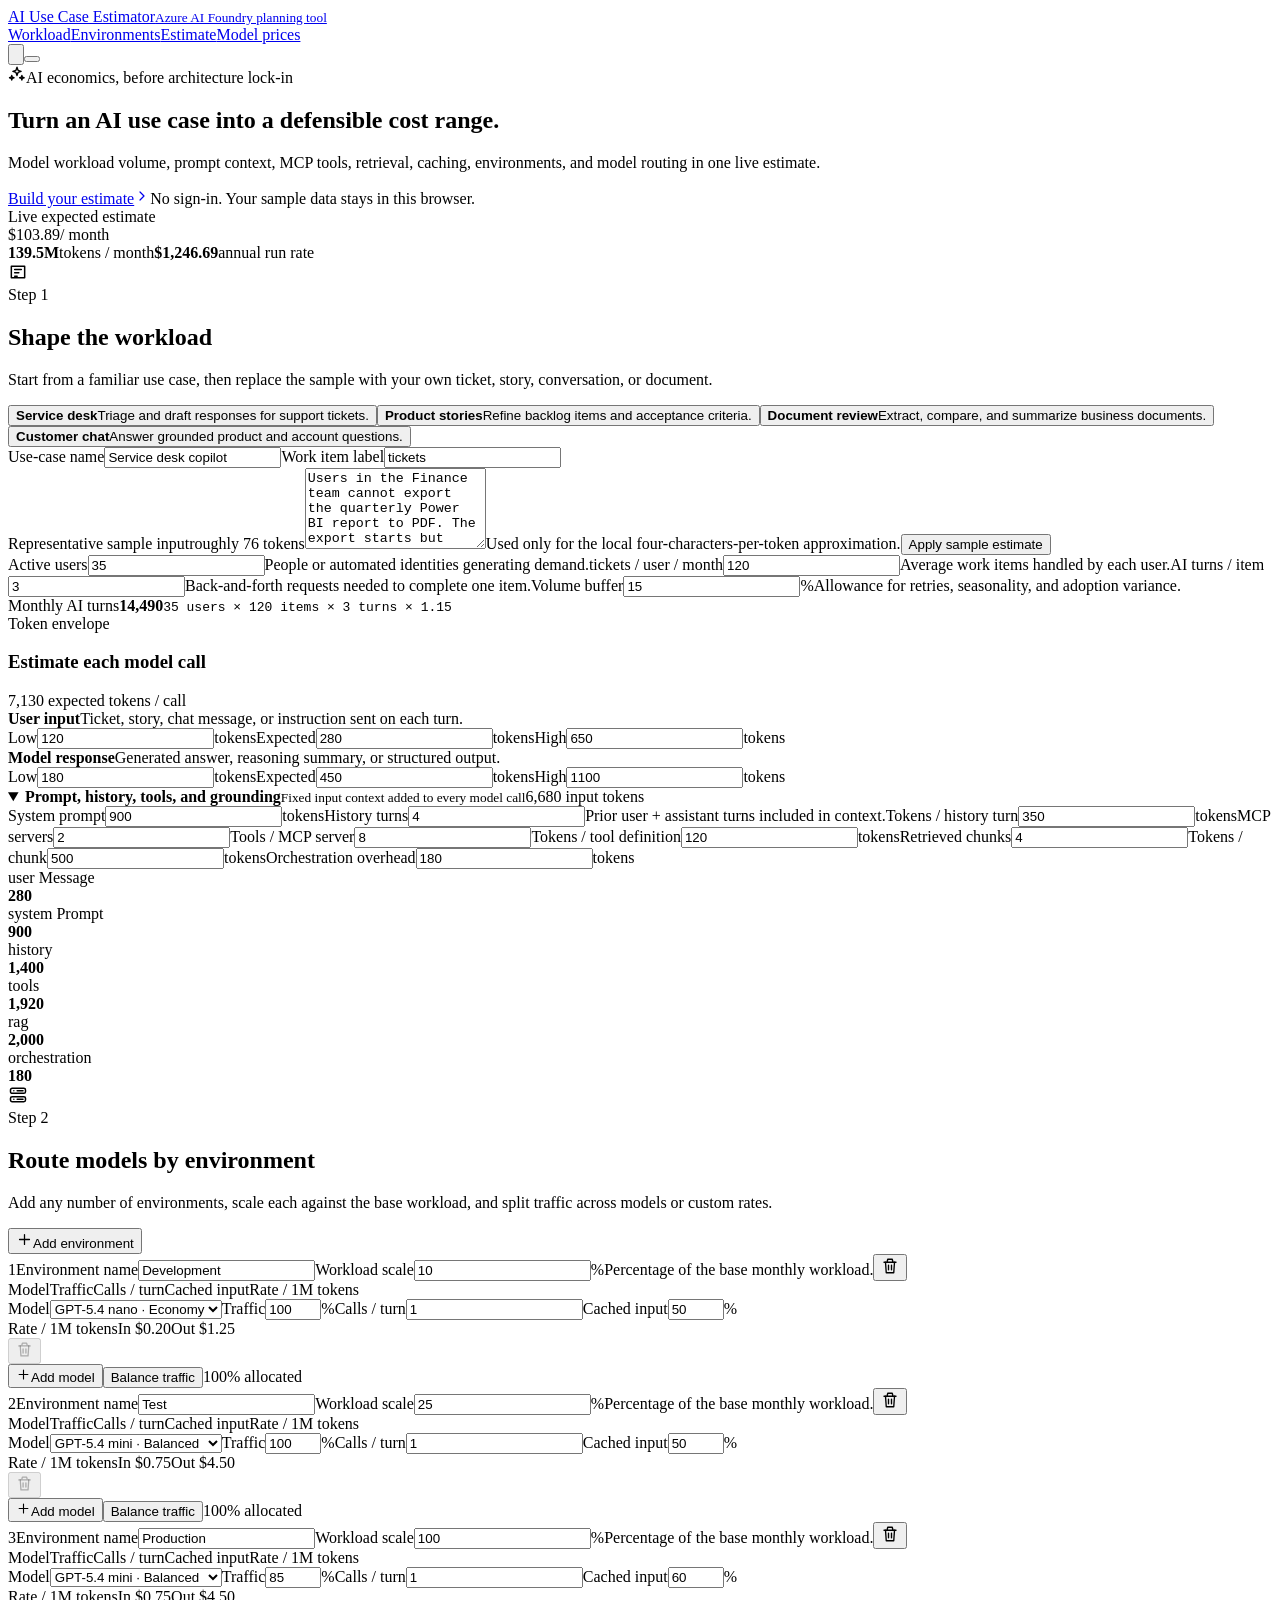
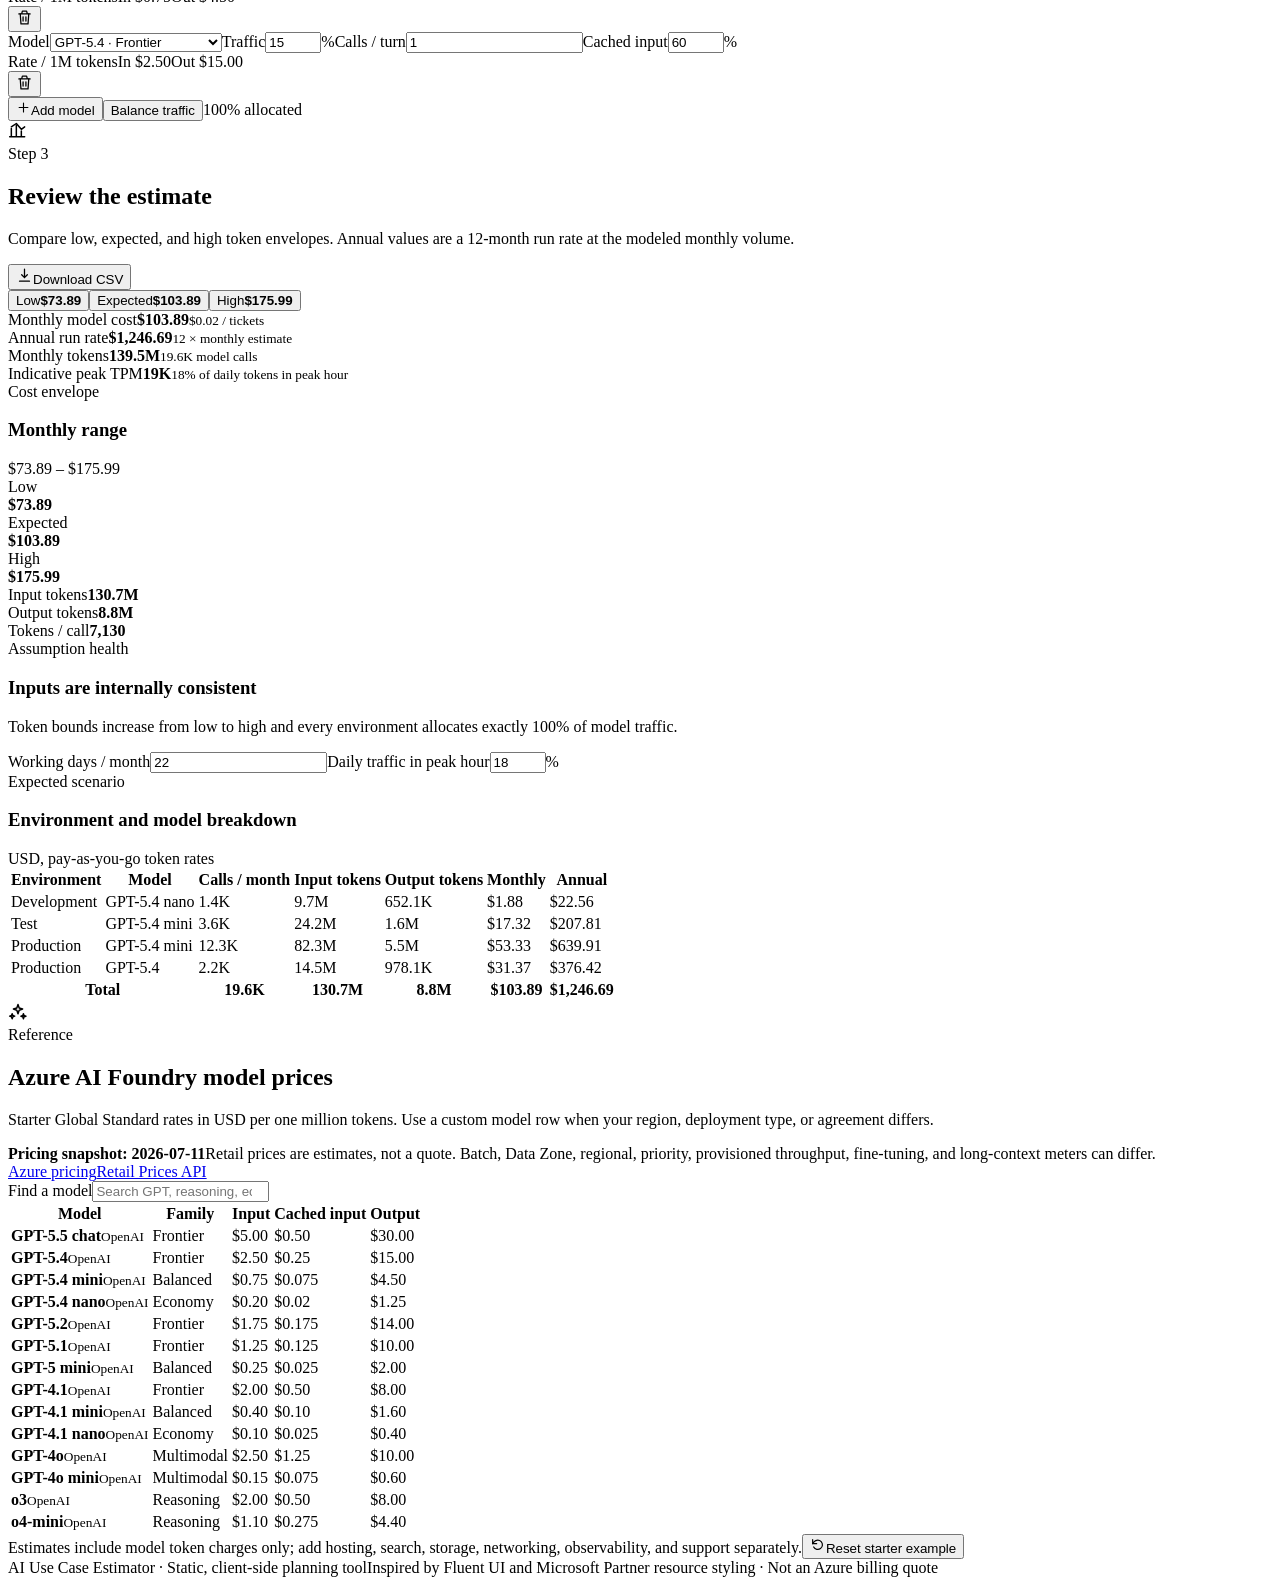
==== index.html @ d32be0e7 "Updates" ====
<!DOCTYPE html><html lang="en"><head><meta charSet="utf-8"/><meta name="viewport" content="width=device-width, initial-scale=1"/><link rel="stylesheet" href="/ai-use-case-calculator/_next/static/chunks/31mpo9om6zgd9.css" data-precedence="next"/><link rel="preload" as="script" fetchPriority="low" href="/ai-use-case-calculator/_next/static/chunks/1jq4o6yq14o4c.js"/><script src="/ai-use-case-calculator/_next/static/chunks/29xjlvxbkm8yo.js" async=""></script><script src="/ai-use-case-calculator/_next/static/chunks/3rxl-jt3pdxgx.js" async=""></script><script src="/ai-use-case-calculator/_next/static/chunks/turbopack-0fb0_-l11cisv.js" async=""></script><script src="/ai-use-case-calculator/_next/static/chunks/158myu8e_yme3.js" async=""></script><script src="/ai-use-case-calculator/_next/static/chunks/0pxeso1k_rk7c.js" async=""></script><title>AI Use Case Cost &amp; Token Estimator</title><meta name="description" content="Plan Azure AI Foundry token consumption and model cost across workloads, environments, and model routes."/><link rel="icon" href="/ai-use-case-calculator/icon.svg?icon.0jwttrbso-vzg.svg" sizes="any" type="image/svg+xml"/><script>(function(){try{var t=localStorage.getItem('ai-cost-calculator-theme');if(t!=='light'&&t!=='dark'){t=window.matchMedia('(prefers-color-scheme: dark)').matches?'dark':'light';}document.documentElement.setAttribute('data-theme',t);}catch(e){}})();</script><script src="/ai-use-case-calculator/_next/static/chunks/0cz1d0mv5g_q7.js" noModule=""></script></head><body><div hidden=""><!--$--><!--/$--></div><div class="page"><header class="topbar"><div class="shell topbar-inner"><a class="brand" href="#top" aria-label="AI cost estimator home"><span class="ms-logo" aria-hidden="true"><span></span><span></span><span></span><span></span></span><span class="brand-text">AI Use Case Estimator<small>Azure AI Foundry planning tool</small></span></a><div class="topbar-actions"><nav id="primary-navigation" class="topbar-nav" aria-label="Calculator sections"><a href="#workload">Workload</a><a href="#environments">Environments</a><a href="#estimate">Estimate</a><a href="#pricing">Model prices</a></nav><button type="button" class="icon-button theme-toggle" aria-label="Switch to dark theme" title="Switch to dark theme"><svg viewBox="0 0 24 24" fill="none" aria-hidden="true"><path d="M20 14.2A8 8 0 1 1 9.8 4 6.4 6.4 0 0 0 20 14.2Z" fill="currentColor"></path></svg></button><button type="button" class="nav-toggle" aria-label="Open menu" aria-expanded="false" aria-controls="primary-navigation"><span></span><span></span><span></span></button></div></div></header><section class="hero" id="top"><div class="shell hero-grid"><div class="hero-copy"><span class="hero-kicker"><svg width="18" height="18" viewBox="0 0 24 24" fill="none" stroke="currentColor" stroke-width="1.8" stroke-linecap="round" stroke-linejoin="round" aria-hidden="true"><path d="m12 3 1.4 4.1L17.5 8.5l-4.1 1.4L12 14l-1.4-4.1-4.1-1.4 4.1-1.4L12 3Z"></path><path d="m18.5 14 .7 2.3 2.3.7-2.3.7-.7 2.3-.7-2.3-2.3-.7 2.3-.7.7-2.3Z"></path><path d="m5 14 .8 2.2L8 17l-2.2.8L5 20l-.8-2.2L2 17l2.2-.8L5 14Z"></path></svg>AI economics, before architecture lock-in</span><h1>Turn an AI use case into a defensible cost range.</h1><p>Model workload volume, prompt context, MCP tools, retrieval, caching, environments, and model routing in one live estimate.</p><div class="hero-actions"><a class="btn btn-primary" href="#workload">Build your estimate<svg width="16" height="16" viewBox="0 0 24 24" fill="none" stroke="currentColor" stroke-width="1.8" stroke-linecap="round" stroke-linejoin="round" aria-hidden="true"><path d="m9 18 6-6-6-6"></path></svg></a><span class="privacy-note">No sign-in. Your sample data stays in this browser.</span></div></div><div class="hero-estimate" aria-live="polite"><div class="hero-estimate-label"><span class="live-dot"></span>Live expected estimate</div><div class="hero-cost">$103.89<span>/ month</span></div><div class="hero-metrics"><span><strong>139.5M</strong>tokens / month</span><span><strong>$1,246.69</strong>annual run rate</span></div></div></div></section><main class="calculator-shell"><section class="calculator-section" id="workload"><div class="section-heading"><span class="section-heading-icon"><svg width="20" height="20" viewBox="0 0 24 24" fill="none" stroke="currentColor" stroke-width="1.8" stroke-linecap="round" stroke-linejoin="round" aria-hidden="true"><path d="M4 5h16v14H4z"></path><path d="M8 9h8M8 13h5M8 17h3"></path></svg></span><div><span class="eyebrow">Step 1</span><h2>Shape the workload</h2><p>Start from a familiar use case, then replace the sample with your own ticket, story, conversation, or document.</p></div></div><div class="preset-grid" aria-label="Use-case presets"><button type="button" class="preset-card"><strong>Service desk</strong><span>Triage and draft responses for support tickets.</span></button><button type="button" class="preset-card"><strong>Product stories</strong><span>Refine backlog items and acceptance criteria.</span></button><button type="button" class="preset-card"><strong>Document review</strong><span>Extract, compare, and summarize business documents.</span></button><button type="button" class="preset-card"><strong>Customer chat</strong><span>Answer grounded product and account questions.</span></button></div><div class="panel workload-panel"><div class="field-grid two-columns"><label class="field"><span class="field-label">Use-case name</span><input type="text" value="Service desk copilot"/></label><label class="field"><span class="field-label">Work item label</span><input type="text" placeholder="tickets, stories, chats" value="tickets"/></label></div><label class="field sample-field"><span class="field-label-row"><span class="field-label">Representative sample input</span><span class="token-chip">roughly <!-- -->76<!-- --> tokens</span></span><textarea rows="5">Users in the Finance team cannot export the quarterly Power BI report to PDF. The export starts but fails after about 30 seconds with an unknown error. This began after the workspace was moved to Premium capacity. Summarize the issue, propose troubleshooting steps, and draft a response to the requester.</textarea><span class="field-footer"><span class="field-help">Used only for the local four-characters-per-token approximation.</span><button type="button" class="text-button">Apply sample estimate</button></span></label><div class="field-grid volume-grid"><label class="field" for="_R_1dj9btb_"><span class="field-label">Active users</span><span class="input-with-suffix"><input id="_R_1dj9btb_" type="number" min="0" step="1" aria-describedby="_R_1dj9btb_-help" value="35"/></span><span class="field-help" id="_R_1dj9btb_-help">People or automated identities generating demand.</span></label><label class="field" for="_R_2dj9btb_"><span class="field-label">tickets / user / month</span><span class="input-with-suffix"><input id="_R_2dj9btb_" type="number" min="0" step="1" aria-describedby="_R_2dj9btb_-help" value="120"/></span><span class="field-help" id="_R_2dj9btb_-help">Average work items handled by each user.</span></label><label class="field" for="_R_3dj9btb_"><span class="field-label">AI turns / item</span><span class="input-with-suffix"><input id="_R_3dj9btb_" type="number" min="0" step="0.1" aria-describedby="_R_3dj9btb_-help" value="3"/></span><span class="field-help" id="_R_3dj9btb_-help">Back-and-forth requests needed to complete one item.</span></label><label class="field" for="_R_4dj9btb_"><span class="field-label">Volume buffer</span><span class="input-with-suffix"><input id="_R_4dj9btb_" type="number" min="0" step="1" aria-describedby="_R_4dj9btb_-help" value="15"/><span class="input-suffix">%</span></span><span class="field-help" id="_R_4dj9btb_-help">Allowance for retries, seasonality, and adoption variance.</span></label></div><div class="formula-strip"><span>Monthly AI turns</span><strong>14,490</strong><code>35<!-- --> users ×<!-- --> <!-- -->120<!-- --> items ×<!-- --> <!-- -->3<!-- --> turns ×<!-- --> <!-- -->1.15</code></div></div><div class="panel token-panel"><div class="panel-title-row"><div><span class="eyebrow">Token envelope</span><h3>Estimate each model call</h3></div><span class="total-token-badge">7,130<!-- --> <!-- -->expected tokens / call</span></div><div class="range-editor"><div class="range-editor-copy"><strong>User input</strong><span>Ticket, story, chat message, or instruction sent on each turn.</span></div><div class="range-fields"><label class="field field-compact" for="_R_6a39btb_"><span class="field-label">Low</span><span class="input-with-suffix"><input id="_R_6a39btb_" type="number" min="0" step="1" value="120"/><span class="input-suffix">tokens</span></span></label><label class="field field-compact" for="_R_aa39btb_"><span class="field-label">Expected</span><span class="input-with-suffix"><input id="_R_aa39btb_" type="number" min="0" step="1" value="280"/><span class="input-suffix">tokens</span></span></label><label class="field field-compact" for="_R_ea39btb_"><span class="field-label">High</span><span class="input-with-suffix"><input id="_R_ea39btb_" type="number" min="0" step="1" value="650"/><span class="input-suffix">tokens</span></span></label></div></div><div class="range-editor"><div class="range-editor-copy"><strong>Model response</strong><span>Generated answer, reasoning summary, or structured output.</span></div><div class="range-fields"><label class="field field-compact" for="_R_6e39btb_"><span class="field-label">Low</span><span class="input-with-suffix"><input id="_R_6e39btb_" type="number" min="0" step="1" value="180"/><span class="input-suffix">tokens</span></span></label><label class="field field-compact" for="_R_ae39btb_"><span class="field-label">Expected</span><span class="input-with-suffix"><input id="_R_ae39btb_" type="number" min="0" step="1" value="450"/><span class="input-suffix">tokens</span></span></label><label class="field field-compact" for="_R_ee39btb_"><span class="field-label">High</span><span class="input-with-suffix"><input id="_R_ee39btb_" type="number" min="0" step="1" value="1100"/><span class="input-suffix">tokens</span></span></label></div></div><details class="advanced-card" open=""><summary><span><strong>Prompt, history, tools, and grounding</strong><small>Fixed input context added to every model call</small></span><span class="summary-total">6,680<!-- --> input tokens</span></summary><div class="advanced-content"><div class="field-grid advanced-grid"><label class="field" for="_R_mi39btb_"><span class="field-label">System prompt</span><span class="input-with-suffix"><input id="_R_mi39btb_" type="number" min="0" step="1" value="900"/><span class="input-suffix">tokens</span></span></label><label class="field" for="_R_16i39btb_"><span class="field-label">History turns</span><span class="input-with-suffix"><input id="_R_16i39btb_" type="number" min="0" step="1" aria-describedby="_R_16i39btb_-help" value="4"/></span><span class="field-help" id="_R_16i39btb_-help">Prior user + assistant turns included in context.</span></label><label class="field" for="_R_1mi39btb_"><span class="field-label">Tokens / history turn</span><span class="input-with-suffix"><input id="_R_1mi39btb_" type="number" min="0" step="1" value="350"/><span class="input-suffix">tokens</span></span></label><label class="field" for="_R_26i39btb_"><span class="field-label">MCP servers</span><span class="input-with-suffix"><input id="_R_26i39btb_" type="number" min="0" step="1" value="2"/></span></label><label class="field" for="_R_2mi39btb_"><span class="field-label">Tools / MCP server</span><span class="input-with-suffix"><input id="_R_2mi39btb_" type="number" min="0" step="1" value="8"/></span></label><label class="field" for="_R_36i39btb_"><span class="field-label">Tokens / tool definition</span><span class="input-with-suffix"><input id="_R_36i39btb_" type="number" min="0" step="1" value="120"/><span class="input-suffix">tokens</span></span></label><label class="field" for="_R_3mi39btb_"><span class="field-label">Retrieved chunks</span><span class="input-with-suffix"><input id="_R_3mi39btb_" type="number" min="0" step="1" value="4"/></span></label><label class="field" for="_R_46i39btb_"><span class="field-label">Tokens / chunk</span><span class="input-with-suffix"><input id="_R_46i39btb_" type="number" min="0" step="1" value="500"/><span class="input-suffix">tokens</span></span></label><label class="field" for="_R_4mi39btb_"><span class="field-label">Orchestration overhead</span><span class="input-with-suffix"><input id="_R_4mi39btb_" type="number" min="0" step="1" value="180"/><span class="input-suffix">tokens</span></span></label></div><div class="anatomy"><div class="anatomy-row"><span>user Message</span><div class="anatomy-track"><span style="width:4.191616766467066%"></span></div><strong>280</strong></div><div class="anatomy-row"><span>system Prompt</span><div class="anatomy-track"><span style="width:13.47305389221557%"></span></div><strong>900</strong></div><div class="anatomy-row"><span>history</span><div class="anatomy-track"><span style="width:20.958083832335326%"></span></div><strong>1,400</strong></div><div class="anatomy-row"><span>tools</span><div class="anatomy-track"><span style="width:28.74251497005988%"></span></div><strong>1,920</strong></div><div class="anatomy-row"><span>rag</span><div class="anatomy-track"><span style="width:29.94011976047904%"></span></div><strong>2,000</strong></div><div class="anatomy-row"><span>orchestration</span><div class="anatomy-track"><span style="width:2.694610778443114%"></span></div><strong>180</strong></div></div></div></details></div></section><section class="calculator-section" id="environments"><div class="section-heading-actions"><div class="section-heading"><span class="section-heading-icon"><svg width="20" height="20" viewBox="0 0 24 24" fill="none" stroke="currentColor" stroke-width="1.8" stroke-linecap="round" stroke-linejoin="round" aria-hidden="true"><rect x="3" y="4" width="18" height="6" rx="2"></rect><rect x="3" y="14" width="18" height="6" rx="2"></rect><path d="M7 7h.01M7 17h.01M11 7h7M11 17h7"></path></svg></span><div><span class="eyebrow">Step 2</span><h2>Route models by environment</h2><p>Add any number of environments, scale each against the base workload, and split traffic across models or custom rates.</p></div></div><button type="button" class="btn btn-secondary"><svg width="17" height="17" viewBox="0 0 24 24" fill="none" stroke="currentColor" stroke-width="1.8" stroke-linecap="round" stroke-linejoin="round" aria-hidden="true"><path d="M12 5v14M5 12h14"></path></svg>Add environment</button></div><div class="environment-list"><article class="environment-card"><div class="environment-header"><span class="environment-index">1</span><label class="environment-name"><span>Environment name</span><input type="text" value="Development"/></label><label class="field field-compact" for="_R_3b59btb_"><span class="field-label">Workload scale</span><span class="input-with-suffix"><input id="_R_3b59btb_" type="number" min="0" step="1" aria-describedby="_R_3b59btb_-help" value="10"/><span class="input-suffix">%</span></span><span class="field-help" id="_R_3b59btb_-help">Percentage of the base monthly workload.</span></label><button type="button" class="icon-button danger-button" aria-label="Remove Development" title="Remove environment"><svg width="18" height="18" viewBox="0 0 24 24" fill="none" stroke="currentColor" stroke-width="1.8" stroke-linecap="round" stroke-linejoin="round" aria-hidden="true"><path d="M4 7h16M9 3h6l1 4H8l1-4Z"></path><path d="m6 7 1 14h10l1-14M10 11v6M14 11v6"></path></svg></button></div><div class="model-list"><div class="model-list-head" aria-hidden="true"><span>Model</span><span>Traffic</span><span>Calls / turn</span><span>Cached input</span><span>Rate / 1M tokens</span><span></span></div><div class="model-row"><label class="field model-select"><span class="mobile-field-label">Model</span><select><option value="gpt-5.5-chat">GPT-5.5 chat<!-- --> · <!-- -->Frontier</option><option value="gpt-5.4">GPT-5.4<!-- --> · <!-- -->Frontier</option><option value="gpt-5.4-mini">GPT-5.4 mini<!-- --> · <!-- -->Balanced</option><option value="gpt-5.4-nano" selected="">GPT-5.4 nano<!-- --> · <!-- -->Economy</option><option value="gpt-5.2">GPT-5.2<!-- --> · <!-- -->Frontier</option><option value="gpt-5.1">GPT-5.1<!-- --> · <!-- -->Frontier</option><option value="gpt-5-mini">GPT-5 mini<!-- --> · <!-- -->Balanced</option><option value="gpt-4.1">GPT-4.1<!-- --> · <!-- -->Frontier</option><option value="gpt-4.1-mini">GPT-4.1 mini<!-- --> · <!-- -->Balanced</option><option value="gpt-4.1-nano">GPT-4.1 nano<!-- --> · <!-- -->Economy</option><option value="gpt-4o">GPT-4o<!-- --> · <!-- -->Multimodal</option><option value="gpt-4o-mini">GPT-4o mini<!-- --> · <!-- -->Multimodal</option><option value="o3">o3<!-- --> · <!-- -->Reasoning</option><option value="o4-mini">o4-mini<!-- --> · <!-- -->Reasoning</option><option value="custom">Custom rate…</option></select></label><label class="field field-compact" for="_R_mj59btb_"><span class="field-label">Traffic</span><span class="input-with-suffix"><input id="_R_mj59btb_" type="number" min="0" max="100" step="1" value="100"/><span class="input-suffix">%</span></span></label><label class="field field-compact" for="_R_uj59btb_"><span class="field-label">Calls / turn</span><span class="input-with-suffix"><input id="_R_uj59btb_" type="number" min="0" step="0.1" value="1"/></span></label><label class="field field-compact" for="_R_16j59btb_"><span class="field-label">Cached input</span><span class="input-with-suffix"><input id="_R_16j59btb_" type="number" min="0" max="100" step="1" value="50"/><span class="input-suffix">%</span></span></label><div class="rate-summary"><span class="mobile-field-label">Rate / 1M tokens</span><span>In <!-- -->$0.20</span><span>Out <!-- -->$1.25</span></div><button type="button" class="icon-button danger-button" disabled="" aria-label="Remove GPT-5.4 nano" title="Remove model"><svg width="17" height="17" viewBox="0 0 24 24" fill="none" stroke="currentColor" stroke-width="1.8" stroke-linecap="round" stroke-linejoin="round" aria-hidden="true"><path d="M4 7h16M9 3h6l1 4H8l1-4Z"></path><path d="m6 7 1 14h10l1-14M10 11v6M14 11v6"></path></svg></button></div></div><div class="environment-footer"><button type="button" class="text-button"><svg width="15" height="15" viewBox="0 0 24 24" fill="none" stroke="currentColor" stroke-width="1.8" stroke-linecap="round" stroke-linejoin="round" aria-hidden="true"><path d="M12 5v14M5 12h14"></path></svg>Add model</button><button type="button" class="text-button">Balance traffic</button><span class="traffic-total is-valid">100%<!-- --> allocated</span></div></article><article class="environment-card"><div class="environment-header"><span class="environment-index">2</span><label class="environment-name"><span>Environment name</span><input type="text" value="Test"/></label><label class="field field-compact" for="_R_3d59btb_"><span class="field-label">Workload scale</span><span class="input-with-suffix"><input id="_R_3d59btb_" type="number" min="0" step="1" aria-describedby="_R_3d59btb_-help" value="25"/><span class="input-suffix">%</span></span><span class="field-help" id="_R_3d59btb_-help">Percentage of the base monthly workload.</span></label><button type="button" class="icon-button danger-button" aria-label="Remove Test" title="Remove environment"><svg width="18" height="18" viewBox="0 0 24 24" fill="none" stroke="currentColor" stroke-width="1.8" stroke-linecap="round" stroke-linejoin="round" aria-hidden="true"><path d="M4 7h16M9 3h6l1 4H8l1-4Z"></path><path d="m6 7 1 14h10l1-14M10 11v6M14 11v6"></path></svg></button></div><div class="model-list"><div class="model-list-head" aria-hidden="true"><span>Model</span><span>Traffic</span><span>Calls / turn</span><span>Cached input</span><span>Rate / 1M tokens</span><span></span></div><div class="model-row"><label class="field model-select"><span class="mobile-field-label">Model</span><select><option value="gpt-5.5-chat">GPT-5.5 chat<!-- --> · <!-- -->Frontier</option><option value="gpt-5.4">GPT-5.4<!-- --> · <!-- -->Frontier</option><option value="gpt-5.4-mini" selected="">GPT-5.4 mini<!-- --> · <!-- -->Balanced</option><option value="gpt-5.4-nano">GPT-5.4 nano<!-- --> · <!-- -->Economy</option><option value="gpt-5.2">GPT-5.2<!-- --> · <!-- -->Frontier</option><option value="gpt-5.1">GPT-5.1<!-- --> · <!-- -->Frontier</option><option value="gpt-5-mini">GPT-5 mini<!-- --> · <!-- -->Balanced</option><option value="gpt-4.1">GPT-4.1<!-- --> · <!-- -->Frontier</option><option value="gpt-4.1-mini">GPT-4.1 mini<!-- --> · <!-- -->Balanced</option><option value="gpt-4.1-nano">GPT-4.1 nano<!-- --> · <!-- -->Economy</option><option value="gpt-4o">GPT-4o<!-- --> · <!-- -->Multimodal</option><option value="gpt-4o-mini">GPT-4o mini<!-- --> · <!-- -->Multimodal</option><option value="o3">o3<!-- --> · <!-- -->Reasoning</option><option value="o4-mini">o4-mini<!-- --> · <!-- -->Reasoning</option><option value="custom">Custom rate…</option></select></label><label class="field field-compact" for="_R_ml59btb_"><span class="field-label">Traffic</span><span class="input-with-suffix"><input id="_R_ml59btb_" type="number" min="0" max="100" step="1" value="100"/><span class="input-suffix">%</span></span></label><label class="field field-compact" for="_R_ul59btb_"><span class="field-label">Calls / turn</span><span class="input-with-suffix"><input id="_R_ul59btb_" type="number" min="0" step="0.1" value="1"/></span></label><label class="field field-compact" for="_R_16l59btb_"><span class="field-label">Cached input</span><span class="input-with-suffix"><input id="_R_16l59btb_" type="number" min="0" max="100" step="1" value="50"/><span class="input-suffix">%</span></span></label><div class="rate-summary"><span class="mobile-field-label">Rate / 1M tokens</span><span>In <!-- -->$0.75</span><span>Out <!-- -->$4.50</span></div><button type="button" class="icon-button danger-button" disabled="" aria-label="Remove GPT-5.4 mini" title="Remove model"><svg width="17" height="17" viewBox="0 0 24 24" fill="none" stroke="currentColor" stroke-width="1.8" stroke-linecap="round" stroke-linejoin="round" aria-hidden="true"><path d="M4 7h16M9 3h6l1 4H8l1-4Z"></path><path d="m6 7 1 14h10l1-14M10 11v6M14 11v6"></path></svg></button></div></div><div class="environment-footer"><button type="button" class="text-button"><svg width="15" height="15" viewBox="0 0 24 24" fill="none" stroke="currentColor" stroke-width="1.8" stroke-linecap="round" stroke-linejoin="round" aria-hidden="true"><path d="M12 5v14M5 12h14"></path></svg>Add model</button><button type="button" class="text-button">Balance traffic</button><span class="traffic-total is-valid">100%<!-- --> allocated</span></div></article><article class="environment-card"><div class="environment-header"><span class="environment-index">3</span><label class="environment-name"><span>Environment name</span><input type="text" value="Production"/></label><label class="field field-compact" for="_R_3f59btb_"><span class="field-label">Workload scale</span><span class="input-with-suffix"><input id="_R_3f59btb_" type="number" min="0" step="1" aria-describedby="_R_3f59btb_-help" value="100"/><span class="input-suffix">%</span></span><span class="field-help" id="_R_3f59btb_-help">Percentage of the base monthly workload.</span></label><button type="button" class="icon-button danger-button" aria-label="Remove Production" title="Remove environment"><svg width="18" height="18" viewBox="0 0 24 24" fill="none" stroke="currentColor" stroke-width="1.8" stroke-linecap="round" stroke-linejoin="round" aria-hidden="true"><path d="M4 7h16M9 3h6l1 4H8l1-4Z"></path><path d="m6 7 1 14h10l1-14M10 11v6M14 11v6"></path></svg></button></div><div class="model-list"><div class="model-list-head" aria-hidden="true"><span>Model</span><span>Traffic</span><span>Calls / turn</span><span>Cached input</span><span>Rate / 1M tokens</span><span></span></div><div class="model-row"><label class="field model-select"><span class="mobile-field-label">Model</span><select><option value="gpt-5.5-chat">GPT-5.5 chat<!-- --> · <!-- -->Frontier</option><option value="gpt-5.4">GPT-5.4<!-- --> · <!-- -->Frontier</option><option value="gpt-5.4-mini" selected="">GPT-5.4 mini<!-- --> · <!-- -->Balanced</option><option value="gpt-5.4-nano">GPT-5.4 nano<!-- --> · <!-- -->Economy</option><option value="gpt-5.2">GPT-5.2<!-- --> · <!-- -->Frontier</option><option value="gpt-5.1">GPT-5.1<!-- --> · <!-- -->Frontier</option><option value="gpt-5-mini">GPT-5 mini<!-- --> · <!-- -->Balanced</option><option value="gpt-4.1">GPT-4.1<!-- --> · <!-- -->Frontier</option><option value="gpt-4.1-mini">GPT-4.1 mini<!-- --> · <!-- -->Balanced</option><option value="gpt-4.1-nano">GPT-4.1 nano<!-- --> · <!-- -->Economy</option><option value="gpt-4o">GPT-4o<!-- --> · <!-- -->Multimodal</option><option value="gpt-4o-mini">GPT-4o mini<!-- --> · <!-- -->Multimodal</option><option value="o3">o3<!-- --> · <!-- -->Reasoning</option><option value="o4-mini">o4-mini<!-- --> · <!-- -->Reasoning</option><option value="custom">Custom rate…</option></select></label><label class="field field-compact" for="_R_16n59btb_"><span class="field-label">Traffic</span><span class="input-with-suffix"><input id="_R_16n59btb_" type="number" min="0" max="100" step="1" value="85"/><span class="input-suffix">%</span></span></label><label class="field field-compact" for="_R_1mn59btb_"><span class="field-label">Calls / turn</span><span class="input-with-suffix"><input id="_R_1mn59btb_" type="number" min="0" step="0.1" value="1"/></span></label><label class="field field-compact" for="_R_26n59btb_"><span class="field-label">Cached input</span><span class="input-with-suffix"><input id="_R_26n59btb_" type="number" min="0" max="100" step="1" value="60"/><span class="input-suffix">%</span></span></label><div class="rate-summary"><span class="mobile-field-label">Rate / 1M tokens</span><span>In <!-- -->$0.75</span><span>Out <!-- -->$4.50</span></div><button type="button" class="icon-button danger-button" aria-label="Remove GPT-5.4 mini" title="Remove model"><svg width="17" height="17" viewBox="0 0 24 24" fill="none" stroke="currentColor" stroke-width="1.8" stroke-linecap="round" stroke-linejoin="round" aria-hidden="true"><path d="M4 7h16M9 3h6l1 4H8l1-4Z"></path><path d="m6 7 1 14h10l1-14M10 11v6M14 11v6"></path></svg></button></div><div class="model-row"><label class="field model-select"><span class="mobile-field-label">Model</span><select><option value="gpt-5.5-chat">GPT-5.5 chat<!-- --> · <!-- -->Frontier</option><option value="gpt-5.4" selected="">GPT-5.4<!-- --> · <!-- -->Frontier</option><option value="gpt-5.4-mini">GPT-5.4 mini<!-- --> · <!-- -->Balanced</option><option value="gpt-5.4-nano">GPT-5.4 nano<!-- --> · <!-- -->Economy</option><option value="gpt-5.2">GPT-5.2<!-- --> · <!-- -->Frontier</option><option value="gpt-5.1">GPT-5.1<!-- --> · <!-- -->Frontier</option><option value="gpt-5-mini">GPT-5 mini<!-- --> · <!-- -->Balanced</option><option value="gpt-4.1">GPT-4.1<!-- --> · <!-- -->Frontier</option><option value="gpt-4.1-mini">GPT-4.1 mini<!-- --> · <!-- -->Balanced</option><option value="gpt-4.1-nano">GPT-4.1 nano<!-- --> · <!-- -->Economy</option><option value="gpt-4o">GPT-4o<!-- --> · <!-- -->Multimodal</option><option value="gpt-4o-mini">GPT-4o mini<!-- --> · <!-- -->Multimodal</option><option value="o3">o3<!-- --> · <!-- -->Reasoning</option><option value="o4-mini">o4-mini<!-- --> · <!-- -->Reasoning</option><option value="custom">Custom rate…</option></select></label><label class="field field-compact" for="_R_1an59btb_"><span class="field-label">Traffic</span><span class="input-with-suffix"><input id="_R_1an59btb_" type="number" min="0" max="100" step="1" value="15"/><span class="input-suffix">%</span></span></label><label class="field field-compact" for="_R_1qn59btb_"><span class="field-label">Calls / turn</span><span class="input-with-suffix"><input id="_R_1qn59btb_" type="number" min="0" step="0.1" value="1"/></span></label><label class="field field-compact" for="_R_2an59btb_"><span class="field-label">Cached input</span><span class="input-with-suffix"><input id="_R_2an59btb_" type="number" min="0" max="100" step="1" value="60"/><span class="input-suffix">%</span></span></label><div class="rate-summary"><span class="mobile-field-label">Rate / 1M tokens</span><span>In <!-- -->$2.50</span><span>Out <!-- -->$15.00</span></div><button type="button" class="icon-button danger-button" aria-label="Remove GPT-5.4" title="Remove model"><svg width="17" height="17" viewBox="0 0 24 24" fill="none" stroke="currentColor" stroke-width="1.8" stroke-linecap="round" stroke-linejoin="round" aria-hidden="true"><path d="M4 7h16M9 3h6l1 4H8l1-4Z"></path><path d="m6 7 1 14h10l1-14M10 11v6M14 11v6"></path></svg></button></div></div><div class="environment-footer"><button type="button" class="text-button"><svg width="15" height="15" viewBox="0 0 24 24" fill="none" stroke="currentColor" stroke-width="1.8" stroke-linecap="round" stroke-linejoin="round" aria-hidden="true"><path d="M12 5v14M5 12h14"></path></svg>Add model</button><button type="button" class="text-button">Balance traffic</button><span class="traffic-total is-valid">100%<!-- --> allocated</span></div></article></div></section><section class="calculator-section estimate-section" id="estimate"><div class="section-heading-actions"><div class="section-heading"><span class="section-heading-icon"><svg width="20" height="20" viewBox="0 0 24 24" fill="none" stroke="currentColor" stroke-width="1.8" stroke-linecap="round" stroke-linejoin="round" aria-hidden="true"><path d="M4 19V9m6 10V5m6 14v-7m4 7H2"></path><path d="m4 7 6-4 6 7 4-3"></path></svg></span><div><span class="eyebrow">Step 3</span><h2>Review the estimate</h2><p>Compare low, expected, and high token envelopes. Annual values are a 12-month run rate at the modeled monthly volume.</p></div></div><button type="button" class="btn btn-secondary"><svg width="17" height="17" viewBox="0 0 24 24" fill="none" stroke="currentColor" stroke-width="1.8" stroke-linecap="round" stroke-linejoin="round" aria-hidden="true"><path d="M12 3v12m0 0 4-4m-4 4-4-4"></path><path d="M5 20h14"></path></svg>Download CSV</button></div><div class="scenario-toggle" aria-label="Estimate scenario"><button type="button" aria-pressed="false">Low<strong>$73.89</strong></button><button type="button" class="is-active" aria-pressed="true">Expected<strong>$103.89</strong></button><button type="button" aria-pressed="false">High<strong>$175.99</strong></button></div><div class="metric-grid" aria-live="polite"><div class="metric-card is-primary"><span>Monthly model cost</span><strong>$103.89</strong><small>$0.02<!-- --> /<!-- --> <!-- -->tickets</small></div><div class="metric-card"><span>Annual run rate</span><strong>$1,246.69</strong><small>12 × monthly estimate</small></div><div class="metric-card"><span>Monthly tokens</span><strong>139.5M</strong><small>19.6K<!-- --> model calls</small></div><div class="metric-card"><span>Indicative peak TPM</span><strong>19K</strong><small>18<!-- -->% of daily tokens in peak hour</small></div></div><div class="estimate-layout"><div class="panel range-panel"><div class="panel-title-row"><div><span class="eyebrow">Cost envelope</span><h3>Monthly range</h3></div><span class="range-spread">$73.89<!-- --> –<!-- --> <!-- -->$175.99</span></div><div class="range-chart"><div class="range-chart-row"><span>Low</span><div class="range-chart-track"><span class="range-chart-bar is-low" style="width:41.98456336364091%"></span></div><strong>$73.89</strong></div><div class="range-chart-row"><span>Expected</span><div class="range-chart-track"><span class="range-chart-bar is-expected" style="width:59.032109829727695%"></span></div><strong>$103.89</strong></div><div class="range-chart-row"><span>High</span><div class="range-chart-track"><span class="range-chart-bar is-high" style="width:100%"></span></div><strong>$175.99</strong></div></div><div class="token-split"><div><span>Input tokens</span><strong>130.7M</strong></div><div><span>Output tokens</span><strong>8.8M</strong></div><div><span>Tokens / call</span><strong>7,130</strong></div></div></div><aside class="assumption-card"><span class="eyebrow">Assumption health</span><h3>Inputs are internally consistent</h3><p>Token bounds increase from low to high and every environment allocates exactly 100% of model traffic.</p><div class="capacity-fields"><label class="field field-compact" for="_R_6a79btb_"><span class="field-label">Working days / month</span><span class="input-with-suffix"><input id="_R_6a79btb_" type="number" min="0" step="1" value="22"/></span></label><label class="field field-compact" for="_R_aa79btb_"><span class="field-label">Daily traffic in peak hour</span><span class="input-with-suffix"><input id="_R_aa79btb_" type="number" min="0" max="100" step="1" value="18"/><span class="input-suffix">%</span></span></label></div></aside></div><div class="panel breakdown-panel"><div class="panel-title-row"><div><span class="eyebrow">Expected<!-- --> scenario</span><h3>Environment and model breakdown</h3></div><span class="table-note">USD, pay-as-you-go token rates</span></div><div class="table-scroll"><table><thead><tr><th>Environment</th><th>Model</th><th class="numeric">Calls / month</th><th class="numeric">Input tokens</th><th class="numeric">Output tokens</th><th class="numeric">Monthly</th><th class="numeric">Annual</th></tr></thead><tbody><tr><td>Development</td><td>GPT-5.4 nano</td><td class="numeric">1.4K</td><td class="numeric">9.7M</td><td class="numeric">652.1K</td><td class="numeric">$1.88</td><td class="numeric">$22.56</td></tr><tr><td>Test</td><td>GPT-5.4 mini</td><td class="numeric">3.6K</td><td class="numeric">24.2M</td><td class="numeric">1.6M</td><td class="numeric">$17.32</td><td class="numeric">$207.81</td></tr><tr><td>Production</td><td>GPT-5.4 mini</td><td class="numeric">12.3K</td><td class="numeric">82.3M</td><td class="numeric">5.5M</td><td class="numeric">$53.33</td><td class="numeric">$639.91</td></tr><tr><td>Production</td><td>GPT-5.4</td><td class="numeric">2.2K</td><td class="numeric">14.5M</td><td class="numeric">978.1K</td><td class="numeric">$31.37</td><td class="numeric">$376.42</td></tr></tbody><tfoot><tr><th colSpan="2">Total</th><th class="numeric">19.6K</th><th class="numeric">130.7M</th><th class="numeric">8.8M</th><th class="numeric">$103.89</th><th class="numeric">$1,246.69</th></tr></tfoot></table></div></div></section><section class="calculator-section" id="pricing"><div class="section-heading"><span class="section-heading-icon"><svg width="20" height="20" viewBox="0 0 24 24" fill="none" stroke="currentColor" stroke-width="1.8" stroke-linecap="round" stroke-linejoin="round" aria-hidden="true"><path d="m12 3 1.4 4.1L17.5 8.5l-4.1 1.4L12 14l-1.4-4.1-4.1-1.4 4.1-1.4L12 3Z"></path><path d="m18.5 14 .7 2.3 2.3.7-2.3.7-.7 2.3-.7-2.3-2.3-.7 2.3-.7.7-2.3Z"></path><path d="m5 14 .8 2.2L8 17l-2.2.8L5 20l-.8-2.2L2 17l2.2-.8L5 14Z"></path></svg></span><div><span class="eyebrow">Reference</span><h2>Azure AI Foundry model prices</h2><p>Starter Global Standard rates in USD per one million tokens. Use a custom model row when your region, deployment type, or agreement differs.</p></div></div><div class="pricing-callout"><div><strong>Pricing snapshot: <!-- -->2026-07-11</strong><span>Retail prices are estimates, not a quote. Batch, Data Zone, regional, priority, provisioned throughput, fine-tuning, and long-context meters can differ.</span></div><div class="pricing-links"><a href="https://azure.microsoft.com/pricing/details/azure-openai/" target="_blank" rel="noreferrer">Azure pricing</a><a href="https://prices.azure.com/api/retail/prices?api-version=2023-01-01-preview" target="_blank" rel="noreferrer">Retail Prices API</a></div></div><div class="panel pricing-panel"><label class="price-search"><span>Find a model</span><input type="search" placeholder="Search GPT, reasoning, economy…" value=""/></label><div class="table-scroll"><table><thead><tr><th>Model</th><th>Family</th><th class="numeric">Input</th><th class="numeric">Cached input</th><th class="numeric">Output</th></tr></thead><tbody><tr><td><strong>GPT-5.5 chat</strong><small>OpenAI</small></td><td><span class="model-family">Frontier</span></td><td class="numeric">$5.00</td><td class="numeric">$0.50</td><td class="numeric">$30.00</td></tr><tr><td><strong>GPT-5.4</strong><small>OpenAI</small></td><td><span class="model-family">Frontier</span></td><td class="numeric">$2.50</td><td class="numeric">$0.25</td><td class="numeric">$15.00</td></tr><tr><td><strong>GPT-5.4 mini</strong><small>OpenAI</small></td><td><span class="model-family">Balanced</span></td><td class="numeric">$0.75</td><td class="numeric">$0.075</td><td class="numeric">$4.50</td></tr><tr><td><strong>GPT-5.4 nano</strong><small>OpenAI</small></td><td><span class="model-family">Economy</span></td><td class="numeric">$0.20</td><td class="numeric">$0.02</td><td class="numeric">$1.25</td></tr><tr><td><strong>GPT-5.2</strong><small>OpenAI</small></td><td><span class="model-family">Frontier</span></td><td class="numeric">$1.75</td><td class="numeric">$0.175</td><td class="numeric">$14.00</td></tr><tr><td><strong>GPT-5.1</strong><small>OpenAI</small></td><td><span class="model-family">Frontier</span></td><td class="numeric">$1.25</td><td class="numeric">$0.125</td><td class="numeric">$10.00</td></tr><tr><td><strong>GPT-5 mini</strong><small>OpenAI</small></td><td><span class="model-family">Balanced</span></td><td class="numeric">$0.25</td><td class="numeric">$0.025</td><td class="numeric">$2.00</td></tr><tr><td><strong>GPT-4.1</strong><small>OpenAI</small></td><td><span class="model-family">Frontier</span></td><td class="numeric">$2.00</td><td class="numeric">$0.50</td><td class="numeric">$8.00</td></tr><tr><td><strong>GPT-4.1 mini</strong><small>OpenAI</small></td><td><span class="model-family">Balanced</span></td><td class="numeric">$0.40</td><td class="numeric">$0.10</td><td class="numeric">$1.60</td></tr><tr><td><strong>GPT-4.1 nano</strong><small>OpenAI</small></td><td><span class="model-family">Economy</span></td><td class="numeric">$0.10</td><td class="numeric">$0.025</td><td class="numeric">$0.40</td></tr><tr><td><strong>GPT-4o</strong><small>OpenAI</small></td><td><span class="model-family">Multimodal</span></td><td class="numeric">$2.50</td><td class="numeric">$1.25</td><td class="numeric">$10.00</td></tr><tr><td><strong>GPT-4o mini</strong><small>OpenAI</small></td><td><span class="model-family">Multimodal</span></td><td class="numeric">$0.15</td><td class="numeric">$0.075</td><td class="numeric">$0.60</td></tr><tr><td><strong>o3</strong><small>OpenAI</small></td><td><span class="model-family">Reasoning</span></td><td class="numeric">$2.00</td><td class="numeric">$0.50</td><td class="numeric">$8.00</td></tr><tr><td><strong>o4-mini</strong><small>OpenAI</small></td><td><span class="model-family">Reasoning</span></td><td class="numeric">$1.10</td><td class="numeric">$0.275</td><td class="numeric">$4.40</td></tr></tbody></table></div></div></section><div class="reset-row"><span>Estimates include model token charges only; add hosting, search, storage, networking, observability, and support separately.</span><button type="button" class="text-button"><svg width="16" height="16" viewBox="0 0 24 24" fill="none" stroke="currentColor" stroke-width="1.8" stroke-linecap="round" stroke-linejoin="round" aria-hidden="true"><path d="M4 4v6h6"></path><path d="M5.5 15a7 7 0 1 0 .8-7.9L4 10"></path></svg>Reset starter example</button></div></main><footer class="footer"><div class="shell footer-inner"><span>AI Use Case Estimator · Static, client-side planning tool</span><span>Inspired by Fluent UI and Microsoft Partner resource styling · Not an Azure billing quote</span></div></footer></div><!--$--><!--/$--><script src="/ai-use-case-calculator/_next/static/chunks/1jq4o6yq14o4c.js" id="_R_" async=""></script><script>(self.__next_f=self.__next_f||[]).push([0])</script><script>self.__next_f.push([1,"1:\"$Sreact.fragment\"\n2:I[39756,[\"/ai-use-case-calculator/_next/static/chunks/158myu8e_yme3.js\"],\"default\"]\n3:I[37457,[\"/ai-use-case-calculator/_next/static/chunks/158myu8e_yme3.js\"],\"default\"]\n4:I[96726,[\"/ai-use-case-calculator/_next/static/chunks/158myu8e_yme3.js\",\"/ai-use-case-calculator/_next/static/chunks/0pxeso1k_rk7c.js\"],\"TopBar\"]\n5:I[95207,[\"/ai-use-case-calculator/_next/static/chunks/158myu8e_yme3.js\",\"/ai-use-case-calculator/_next/static/chunks/0pxeso1k_rk7c.js\"],\"CalculatorApp\"]\n6:I[97367,[\"/ai-use-case-calculator/_next/static/chunks/158myu8e_yme3.js\"],\"OutletBoundary\"]\n7:\"$Sreact.suspense\"\n9:I[97367,[\"/ai-use-case-calculator/_next/static/chunks/158myu8e_yme3.js\"],\"ViewportBoundary\"]\nb:I[97367,[\"/ai-use-case-calculator/_next/static/chunks/158myu8e_yme3.js\"],\"MetadataBoundary\"]\nd:I[68027,[\"/ai-use-case-calculator/_next/static/chunks/158myu8e_yme3.js\"],\"default\",1]\n:HL[\"/ai-use-case-calculator/_next/static/chunks/31mpo9om6zgd9.css\",\"style\"]\n"])</script><script>self.__next_f.push([1,"0:{\"P\":null,\"c\":[\"\",\"\"],\"q\":\"\",\"i\":false,\"f\":[[[\"\",{\"children\":[\"__PAGE__\",{}]},\"$undefined\",\"$undefined\",16],[[\"$\",\"$1\",\"c\",{\"children\":[[[\"$\",\"link\",\"0\",{\"rel\":\"stylesheet\",\"href\":\"/ai-use-case-calculator/_next/static/chunks/31mpo9om6zgd9.css\",\"precedence\":\"next\",\"crossOrigin\":\"$undefined\",\"nonce\":\"$undefined\"}],[\"$\",\"script\",\"script-0\",{\"src\":\"/ai-use-case-calculator/_next/static/chunks/158myu8e_yme3.js\",\"async\":true,\"nonce\":\"$undefined\"}]],[\"$\",\"html\",null,{\"lang\":\"en\",\"suppressHydrationWarning\":true,\"children\":[[\"$\",\"head\",null,{\"children\":[\"$\",\"script\",null,{\"dangerouslySetInnerHTML\":{\"__html\":\"(function(){try{var t=localStorage.getItem('ai-cost-calculator-theme');if(t!=='light'\u0026\u0026t!=='dark'){t=window.matchMedia('(prefers-color-scheme: dark)').matches?'dark':'light';}document.documentElement.setAttribute('data-theme',t);}catch(e){}})();\"}}]}],[\"$\",\"body\",null,{\"children\":[\"$\",\"$L2\",null,{\"parallelRouterKey\":\"children\",\"error\":\"$undefined\",\"errorStyles\":\"$undefined\",\"errorScripts\":\"$undefined\",\"template\":[\"$\",\"$L3\",null,{}],\"templateStyles\":\"$undefined\",\"templateScripts\":\"$undefined\",\"notFound\":[[[\"$\",\"title\",null,{\"children\":\"404: This page could not be found.\"}],[\"$\",\"div\",null,{\"style\":{\"fontFamily\":\"system-ui,\\\"Segoe UI\\\",Roboto,Helvetica,Arial,sans-serif,\\\"Apple Color Emoji\\\",\\\"Segoe UI Emoji\\\"\",\"height\":\"100vh\",\"textAlign\":\"center\",\"display\":\"flex\",\"flexDirection\":\"column\",\"alignItems\":\"center\",\"justifyContent\":\"center\"},\"children\":[\"$\",\"div\",null,{\"children\":[[\"$\",\"style\",null,{\"dangerouslySetInnerHTML\":{\"__html\":\"body{color:#000;background:#fff;margin:0}.next-error-h1{border-right:1px solid rgba(0,0,0,.3)}@media (prefers-color-scheme:dark){body{color:#fff;background:#000}.next-error-h1{border-right:1px solid rgba(255,255,255,.3)}}\"}}],[\"$\",\"h1\",null,{\"className\":\"next-error-h1\",\"style\":{\"display\":\"inline-block\",\"margin\":\"0 20px 0 0\",\"padding\":\"0 23px 0 0\",\"fontSize\":24,\"fontWeight\":500,\"verticalAlign\":\"top\",\"lineHeight\":\"49px\"},\"children\":404}],[\"$\",\"div\",null,{\"style\":{\"display\":\"inline-block\"},\"children\":[\"$\",\"h2\",null,{\"style\":{\"fontSize\":14,\"fontWeight\":400,\"lineHeight\":\"49px\",\"margin\":0},\"children\":\"This page could not be found.\"}]}]]}]}]],[]],\"forbidden\":\"$undefined\",\"unauthorized\":\"$undefined\"}]}]]}]]}],{\"children\":[[\"$\",\"$1\",\"c\",{\"children\":[[\"$\",\"div\",null,{\"className\":\"page\",\"children\":[[\"$\",\"$L4\",null,{}],[\"$\",\"$L5\",null,{}],[\"$\",\"footer\",null,{\"className\":\"footer\",\"children\":[\"$\",\"div\",null,{\"className\":\"shell footer-inner\",\"children\":[[\"$\",\"span\",null,{\"children\":\"AI Use Case Estimator · Static, client-side planning tool\"}],[\"$\",\"span\",null,{\"children\":\"Inspired by Fluent UI and Microsoft Partner resource styling · Not an Azure billing quote\"}]]}]}]]}],[[\"$\",\"script\",\"script-0\",{\"src\":\"/ai-use-case-calculator/_next/static/chunks/0pxeso1k_rk7c.js\",\"async\":true,\"nonce\":\"$undefined\"}]],[\"$\",\"$L6\",null,{\"children\":[\"$\",\"$7\",null,{\"name\":\"Next.MetadataOutlet\",\"children\":\"$@8\"}]}]]}],{},null,false,null]},null,false,null],[\"$\",\"$1\",\"h\",{\"children\":[null,[\"$\",\"$L9\",null,{\"children\":\"$La\"}],[\"$\",\"div\",null,{\"hidden\":true,\"children\":[\"$\",\"$Lb\",null,{\"children\":[\"$\",\"$7\",null,{\"name\":\"Next.Metadata\",\"children\":\"$Lc\"}]}]}],null]}],false]],\"m\":\"$undefined\",\"G\":[\"$d\",[[\"$\",\"link\",\"0\",{\"rel\":\"stylesheet\",\"href\":\"/ai-use-case-calculator/_next/static/chunks/31mpo9om6zgd9.css\",\"precedence\":\"next\",\"crossOrigin\":\"$undefined\",\"nonce\":\"$undefined\"}]]],\"S\":true,\"h\":null,\"s\":\"$undefined\",\"l\":\"$undefined\",\"p\":\"$undefined\",\"d\":\"$undefined\",\"b\":\"1Tuj0Cmcrx2XdffQqY7gF\"}\n"])</script><script>self.__next_f.push([1,"a:[[\"$\",\"meta\",\"0\",{\"charSet\":\"utf-8\"}],[\"$\",\"meta\",\"1\",{\"name\":\"viewport\",\"content\":\"width=device-width, initial-scale=1\"}]]\n"])</script><script>self.__next_f.push([1,"e:I[27201,[\"/ai-use-case-calculator/_next/static/chunks/158myu8e_yme3.js\"],\"IconMark\"]\n8:null\nc:[[\"$\",\"title\",\"0\",{\"children\":\"AI Use Case Cost \u0026 Token Estimator\"}],[\"$\",\"meta\",\"1\",{\"name\":\"description\",\"content\":\"Plan Azure AI Foundry token consumption and model cost across workloads, environments, and model routes.\"}],[\"$\",\"link\",\"2\",{\"rel\":\"icon\",\"href\":\"/ai-use-case-calculator/icon.svg?icon.0jwttrbso-vzg.svg\",\"sizes\":\"any\",\"type\":\"image/svg+xml\"}],[\"$\",\"$Le\",\"3\",{}]]\n"])</script></body></html>
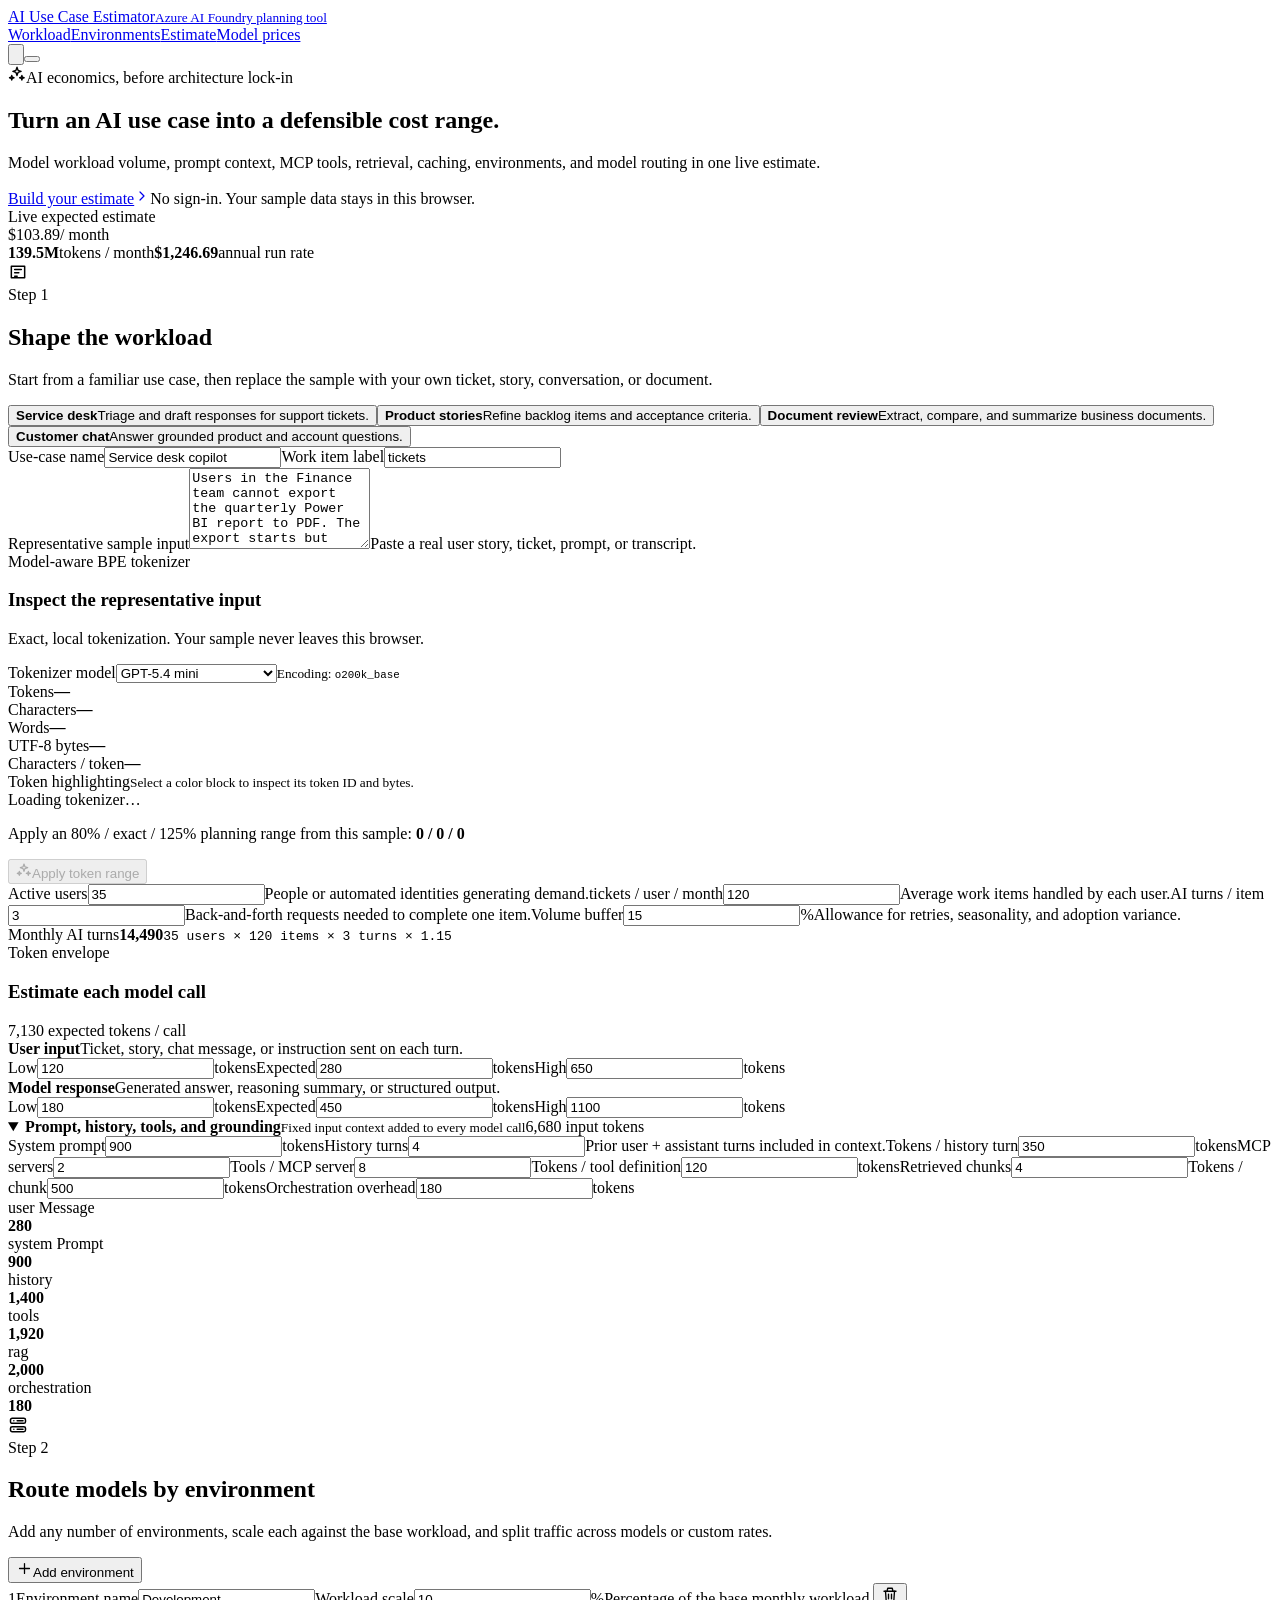
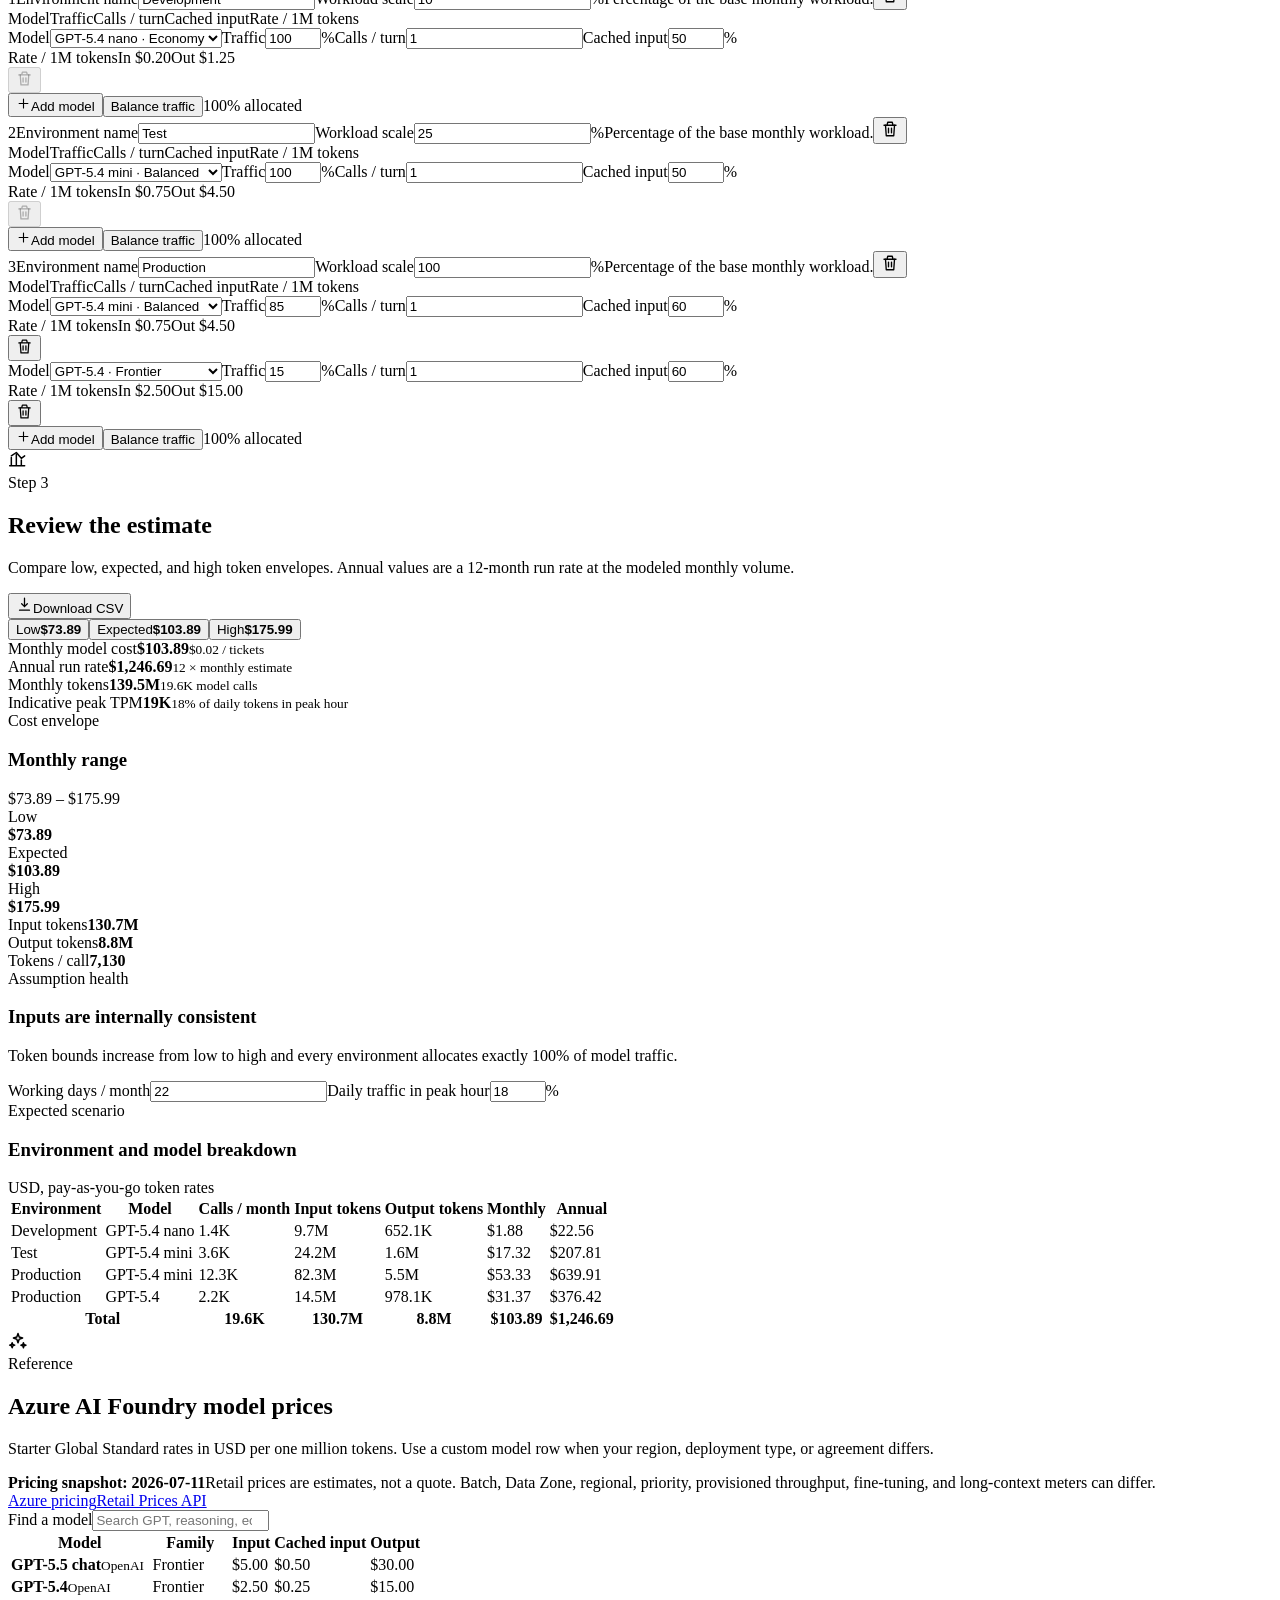
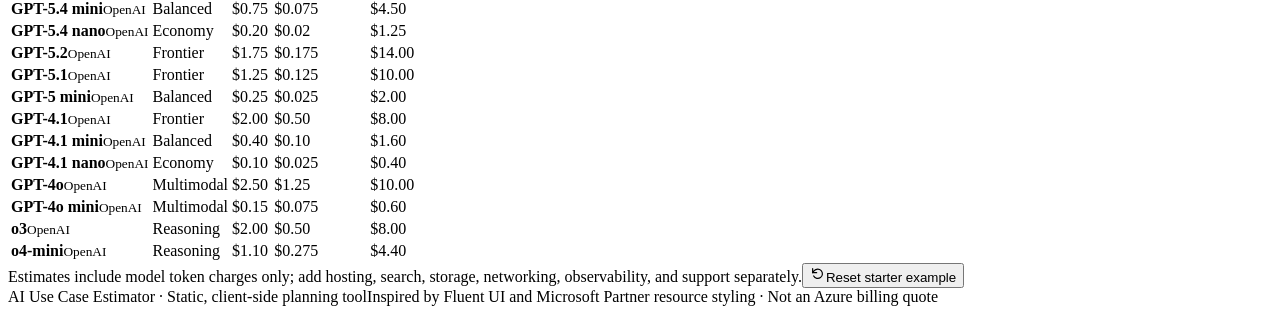
==== commit 4bc4cad7: "Updates" ====
--- a/index.html
+++ b/index.html
@@ -1 +1 @@
-<!DOCTYPE html><html lang="en"><head><meta charSet="utf-8"/><meta name="viewport" content="width=device-width, initial-scale=1"/><link rel="stylesheet" href="/ai-use-case-calculator/_next/static/chunks/31mpo9om6zgd9.css" data-precedence="next"/><link rel="preload" as="script" fetchPriority="low" href="/ai-use-case-calculator/_next/static/chunks/1jq4o6yq14o4c.js"/><script src="/ai-use-case-calculator/_next/static/chunks/29xjlvxbkm8yo.js" async=""></script><script src="/ai-use-case-calculator/_next/static/chunks/3rxl-jt3pdxgx.js" async=""></script><script src="/ai-use-case-calculator/_next/static/chunks/turbopack-0fb0_-l11cisv.js" async=""></script><script src="/ai-use-case-calculator/_next/static/chunks/158myu8e_yme3.js" async=""></script><script src="/ai-use-case-calculator/_next/static/chunks/0pxeso1k_rk7c.js" async=""></script><title>AI Use Case Cost &amp; Token Estimator</title><meta name="description" content="Plan Azure AI Foundry token consumption and model cost across workloads, environments, and model routes."/><link rel="icon" href="/ai-use-case-calculator/icon.svg?icon.0jwttrbso-vzg.svg" sizes="any" type="image/svg+xml"/><script>(function(){try{var t=localStorage.getItem('ai-cost-calculator-theme');if(t!=='light'&&t!=='dark'){t=window.matchMedia('(prefers-color-scheme: dark)').matches?'dark':'light';}document.documentElement.setAttribute('data-theme',t);}catch(e){}})();</script><script src="/ai-use-case-calculator/_next/static/chunks/0cz1d0mv5g_q7.js" noModule=""></script></head><body><div hidden=""><!--$--><!--/$--></div><div class="page"><header class="topbar"><div class="shell topbar-inner"><a class="brand" href="#top" aria-label="AI cost estimator home"><span class="ms-logo" aria-hidden="true"><span></span><span></span><span></span><span></span></span><span class="brand-text">AI Use Case Estimator<small>Azure AI Foundry planning tool</small></span></a><div class="topbar-actions"><nav id="primary-navigation" class="topbar-nav" aria-label="Calculator sections"><a href="#workload">Workload</a><a href="#environments">Environments</a><a href="#estimate">Estimate</a><a href="#pricing">Model prices</a></nav><button type="button" class="icon-button theme-toggle" aria-label="Switch to dark theme" title="Switch to dark theme"><svg viewBox="0 0 24 24" fill="none" aria-hidden="true"><path d="M20 14.2A8 8 0 1 1 9.8 4 6.4 6.4 0 0 0 20 14.2Z" fill="currentColor"></path></svg></button><button type="button" class="nav-toggle" aria-label="Open menu" aria-expanded="false" aria-controls="primary-navigation"><span></span><span></span><span></span></button></div></div></header><section class="hero" id="top"><div class="shell hero-grid"><div class="hero-copy"><span class="hero-kicker"><svg width="18" height="18" viewBox="0 0 24 24" fill="none" stroke="currentColor" stroke-width="1.8" stroke-linecap="round" stroke-linejoin="round" aria-hidden="true"><path d="m12 3 1.4 4.1L17.5 8.5l-4.1 1.4L12 14l-1.4-4.1-4.1-1.4 4.1-1.4L12 3Z"></path><path d="m18.5 14 .7 2.3 2.3.7-2.3.7-.7 2.3-.7-2.3-2.3-.7 2.3-.7.7-2.3Z"></path><path d="m5 14 .8 2.2L8 17l-2.2.8L5 20l-.8-2.2L2 17l2.2-.8L5 14Z"></path></svg>AI economics, before architecture lock-in</span><h1>Turn an AI use case into a defensible cost range.</h1><p>Model workload volume, prompt context, MCP tools, retrieval, caching, environments, and model routing in one live estimate.</p><div class="hero-actions"><a class="btn btn-primary" href="#workload">Build your estimate<svg width="16" height="16" viewBox="0 0 24 24" fill="none" stroke="currentColor" stroke-width="1.8" stroke-linecap="round" stroke-linejoin="round" aria-hidden="true"><path d="m9 18 6-6-6-6"></path></svg></a><span class="privacy-note">No sign-in. Your sample data stays in this browser.</span></div></div><div class="hero-estimate" aria-live="polite"><div class="hero-estimate-label"><span class="live-dot"></span>Live expected estimate</div><div class="hero-cost">$103.89<span>/ month</span></div><div class="hero-metrics"><span><strong>139.5M</strong>tokens / month</span><span><strong>$1,246.69</strong>annual run rate</span></div></div></div></section><main class="calculator-shell"><section class="calculator-section" id="workload"><div class="section-heading"><span class="section-heading-icon"><svg width="20" height="20" viewBox="0 0 24 24" fill="none" stroke="currentColor" stroke-width="1.8" stroke-linecap="round" stroke-linejoin="round" aria-hidden="true"><path d="M4 5h16v14H4z"></path><path d="M8 9h8M8 13h5M8 17h3"></path></svg></span><div><span class="eyebrow">Step 1</span><h2>Shape the workload</h2><p>Start from a familiar use case, then replace the sample with your own ticket, story, conversation, or document.</p></div></div><div class="preset-grid" aria-label="Use-case presets"><button type="button" class="preset-card"><strong>Service desk</strong><span>Triage and draft responses for support tickets.</span></button><button type="button" class="preset-card"><strong>Product stories</strong><span>Refine backlog items and acceptance criteria.</span></button><button type="button" class="preset-card"><strong>Document review</strong><span>Extract, compare, and summarize business documents.</span></button><button type="button" class="preset-card"><strong>Customer chat</strong><span>Answer grounded product and account questions.</span></button></div><div class="panel workload-panel"><div class="field-grid two-columns"><label class="field"><span class="field-label">Use-case name</span><input type="text" value="Service desk copilot"/></label><label class="field"><span class="field-label">Work item label</span><input type="text" placeholder="tickets, stories, chats" value="tickets"/></label></div><label class="field sample-field"><span class="field-label-row"><span class="field-label">Representative sample input</span><span class="token-chip">roughly <!-- -->76<!-- --> tokens</span></span><textarea rows="5">Users in the Finance team cannot export the quarterly Power BI report to PDF. The export starts but fails after about 30 seconds with an unknown error. This began after the workspace was moved to Premium capacity. Summarize the issue, propose troubleshooting steps, and draft a response to the requester.</textarea><span class="field-footer"><span class="field-help">Used only for the local four-characters-per-token approximation.</span><button type="button" class="text-button">Apply sample estimate</button></span></label><div class="field-grid volume-grid"><label class="field" for="_R_1dj9btb_"><span class="field-label">Active users</span><span class="input-with-suffix"><input id="_R_1dj9btb_" type="number" min="0" step="1" aria-describedby="_R_1dj9btb_-help" value="35"/></span><span class="field-help" id="_R_1dj9btb_-help">People or automated identities generating demand.</span></label><label class="field" for="_R_2dj9btb_"><span class="field-label">tickets / user / month</span><span class="input-with-suffix"><input id="_R_2dj9btb_" type="number" min="0" step="1" aria-describedby="_R_2dj9btb_-help" value="120"/></span><span class="field-help" id="_R_2dj9btb_-help">Average work items handled by each user.</span></label><label class="field" for="_R_3dj9btb_"><span class="field-label">AI turns / item</span><span class="input-with-suffix"><input id="_R_3dj9btb_" type="number" min="0" step="0.1" aria-describedby="_R_3dj9btb_-help" value="3"/></span><span class="field-help" id="_R_3dj9btb_-help">Back-and-forth requests needed to complete one item.</span></label><label class="field" for="_R_4dj9btb_"><span class="field-label">Volume buffer</span><span class="input-with-suffix"><input id="_R_4dj9btb_" type="number" min="0" step="1" aria-describedby="_R_4dj9btb_-help" value="15"/><span class="input-suffix">%</span></span><span class="field-help" id="_R_4dj9btb_-help">Allowance for retries, seasonality, and adoption variance.</span></label></div><div class="formula-strip"><span>Monthly AI turns</span><strong>14,490</strong><code>35<!-- --> users ×<!-- --> <!-- -->120<!-- --> items ×<!-- --> <!-- -->3<!-- --> turns ×<!-- --> <!-- -->1.15</code></div></div><div class="panel token-panel"><div class="panel-title-row"><div><span class="eyebrow">Token envelope</span><h3>Estimate each model call</h3></div><span class="total-token-badge">7,130<!-- --> <!-- -->expected tokens / call</span></div><div class="range-editor"><div class="range-editor-copy"><strong>User input</strong><span>Ticket, story, chat message, or instruction sent on each turn.</span></div><div class="range-fields"><label class="field field-compact" for="_R_6a39btb_"><span class="field-label">Low</span><span class="input-with-suffix"><input id="_R_6a39btb_" type="number" min="0" step="1" value="120"/><span class="input-suffix">tokens</span></span></label><label class="field field-compact" for="_R_aa39btb_"><span class="field-label">Expected</span><span class="input-with-suffix"><input id="_R_aa39btb_" type="number" min="0" step="1" value="280"/><span class="input-suffix">tokens</span></span></label><label class="field field-compact" for="_R_ea39btb_"><span class="field-label">High</span><span class="input-with-suffix"><input id="_R_ea39btb_" type="number" min="0" step="1" value="650"/><span class="input-suffix">tokens</span></span></label></div></div><div class="range-editor"><div class="range-editor-copy"><strong>Model response</strong><span>Generated answer, reasoning summary, or structured output.</span></div><div class="range-fields"><label class="field field-compact" for="_R_6e39btb_"><span class="field-label">Low</span><span class="input-with-suffix"><input id="_R_6e39btb_" type="number" min="0" step="1" value="180"/><span class="input-suffix">tokens</span></span></label><label class="field field-compact" for="_R_ae39btb_"><span class="field-label">Expected</span><span class="input-with-suffix"><input id="_R_ae39btb_" type="number" min="0" step="1" value="450"/><span class="input-suffix">tokens</span></span></label><label class="field field-compact" for="_R_ee39btb_"><span class="field-label">High</span><span class="input-with-suffix"><input id="_R_ee39btb_" type="number" min="0" step="1" value="1100"/><span class="input-suffix">tokens</span></span></label></div></div><details class="advanced-card" open=""><summary><span><strong>Prompt, history, tools, and grounding</strong><small>Fixed input context added to every model call</small></span><span class="summary-total">6,680<!-- --> input tokens</span></summary><div class="advanced-content"><div class="field-grid advanced-grid"><label class="field" for="_R_mi39btb_"><span class="field-label">System prompt</span><span class="input-with-suffix"><input id="_R_mi39btb_" type="number" min="0" step="1" value="900"/><span class="input-suffix">tokens</span></span></label><label class="field" for="_R_16i39btb_"><span class="field-label">History turns</span><span class="input-with-suffix"><input id="_R_16i39btb_" type="number" min="0" step="1" aria-describedby="_R_16i39btb_-help" value="4"/></span><span class="field-help" id="_R_16i39btb_-help">Prior user + assistant turns included in context.</span></label><label class="field" for="_R_1mi39btb_"><span class="field-label">Tokens / history turn</span><span class="input-with-suffix"><input id="_R_1mi39btb_" type="number" min="0" step="1" value="350"/><span class="input-suffix">tokens</span></span></label><label class="field" for="_R_26i39btb_"><span class="field-label">MCP servers</span><span class="input-with-suffix"><input id="_R_26i39btb_" type="number" min="0" step="1" value="2"/></span></label><label class="field" for="_R_2mi39btb_"><span class="field-label">Tools / MCP server</span><span class="input-with-suffix"><input id="_R_2mi39btb_" type="number" min="0" step="1" value="8"/></span></label><label class="field" for="_R_36i39btb_"><span class="field-label">Tokens / tool definition</span><span class="input-with-suffix"><input id="_R_36i39btb_" type="number" min="0" step="1" value="120"/><span class="input-suffix">tokens</span></span></label><label class="field" for="_R_3mi39btb_"><span class="field-label">Retrieved chunks</span><span class="input-with-suffix"><input id="_R_3mi39btb_" type="number" min="0" step="1" value="4"/></span></label><label class="field" for="_R_46i39btb_"><span class="field-label">Tokens / chunk</span><span class="input-with-suffix"><input id="_R_46i39btb_" type="number" min="0" step="1" value="500"/><span class="input-suffix">tokens</span></span></label><label class="field" for="_R_4mi39btb_"><span class="field-label">Orchestration overhead</span><span class="input-with-suffix"><input id="_R_4mi39btb_" type="number" min="0" step="1" value="180"/><span class="input-suffix">tokens</span></span></label></div><div class="anatomy"><div class="anatomy-row"><span>user Message</span><div class="anatomy-track"><span style="width:4.191616766467066%"></span></div><strong>280</strong></div><div class="anatomy-row"><span>system Prompt</span><div class="anatomy-track"><span style="width:13.47305389221557%"></span></div><strong>900</strong></div><div class="anatomy-row"><span>history</span><div class="anatomy-track"><span style="width:20.958083832335326%"></span></div><strong>1,400</strong></div><div class="anatomy-row"><span>tools</span><div class="anatomy-track"><span style="width:28.74251497005988%"></span></div><strong>1,920</strong></div><div class="anatomy-row"><span>rag</span><div class="anatomy-track"><span style="width:29.94011976047904%"></span></div><strong>2,000</strong></div><div class="anatomy-row"><span>orchestration</span><div class="anatomy-track"><span style="width:2.694610778443114%"></span></div><strong>180</strong></div></div></div></details></div></section><section class="calculator-section" id="environments"><div class="section-heading-actions"><div class="section-heading"><span class="section-heading-icon"><svg width="20" height="20" viewBox="0 0 24 24" fill="none" stroke="currentColor" stroke-width="1.8" stroke-linecap="round" stroke-linejoin="round" aria-hidden="true"><rect x="3" y="4" width="18" height="6" rx="2"></rect><rect x="3" y="14" width="18" height="6" rx="2"></rect><path d="M7 7h.01M7 17h.01M11 7h7M11 17h7"></path></svg></span><div><span class="eyebrow">Step 2</span><h2>Route models by environment</h2><p>Add any number of environments, scale each against the base workload, and split traffic across models or custom rates.</p></div></div><button type="button" class="btn btn-secondary"><svg width="17" height="17" viewBox="0 0 24 24" fill="none" stroke="currentColor" stroke-width="1.8" stroke-linecap="round" stroke-linejoin="round" aria-hidden="true"><path d="M12 5v14M5 12h14"></path></svg>Add environment</button></div><div class="environment-list"><article class="environment-card"><div class="environment-header"><span class="environment-index">1</span><label class="environment-name"><span>Environment name</span><input type="text" value="Development"/></label><label class="field field-compact" for="_R_3b59btb_"><span class="field-label">Workload scale</span><span class="input-with-suffix"><input id="_R_3b59btb_" type="number" min="0" step="1" aria-describedby="_R_3b59btb_-help" value="10"/><span class="input-suffix">%</span></span><span class="field-help" id="_R_3b59btb_-help">Percentage of the base monthly workload.</span></label><button type="button" class="icon-button danger-button" aria-label="Remove Development" title="Remove environment"><svg width="18" height="18" viewBox="0 0 24 24" fill="none" stroke="currentColor" stroke-width="1.8" stroke-linecap="round" stroke-linejoin="round" aria-hidden="true"><path d="M4 7h16M9 3h6l1 4H8l1-4Z"></path><path d="m6 7 1 14h10l1-14M10 11v6M14 11v6"></path></svg></button></div><div class="model-list"><div class="model-list-head" aria-hidden="true"><span>Model</span><span>Traffic</span><span>Calls / turn</span><span>Cached input</span><span>Rate / 1M tokens</span><span></span></div><div class="model-row"><label class="field model-select"><span class="mobile-field-label">Model</span><select><option value="gpt-5.5-chat">GPT-5.5 chat<!-- --> · <!-- -->Frontier</option><option value="gpt-5.4">GPT-5.4<!-- --> · <!-- -->Frontier</option><option value="gpt-5.4-mini">GPT-5.4 mini<!-- --> · <!-- -->Balanced</option><option value="gpt-5.4-nano" selected="">GPT-5.4 nano<!-- --> · <!-- -->Economy</option><option value="gpt-5.2">GPT-5.2<!-- --> · <!-- -->Frontier</option><option value="gpt-5.1">GPT-5.1<!-- --> · <!-- -->Frontier</option><option value="gpt-5-mini">GPT-5 mini<!-- --> · <!-- -->Balanced</option><option value="gpt-4.1">GPT-4.1<!-- --> · <!-- -->Frontier</option><option value="gpt-4.1-mini">GPT-4.1 mini<!-- --> · <!-- -->Balanced</option><option value="gpt-4.1-nano">GPT-4.1 nano<!-- --> · <!-- -->Economy</option><option value="gpt-4o">GPT-4o<!-- --> · <!-- -->Multimodal</option><option value="gpt-4o-mini">GPT-4o mini<!-- --> · <!-- -->Multimodal</option><option value="o3">o3<!-- --> · <!-- -->Reasoning</option><option value="o4-mini">o4-mini<!-- --> · <!-- -->Reasoning</option><option value="custom">Custom rate…</option></select></label><label class="field field-compact" for="_R_mj59btb_"><span class="field-label">Traffic</span><span class="input-with-suffix"><input id="_R_mj59btb_" type="number" min="0" max="100" step="1" value="100"/><span class="input-suffix">%</span></span></label><label class="field field-compact" for="_R_uj59btb_"><span class="field-label">Calls / turn</span><span class="input-with-suffix"><input id="_R_uj59btb_" type="number" min="0" step="0.1" value="1"/></span></label><label class="field field-compact" for="_R_16j59btb_"><span class="field-label">Cached input</span><span class="input-with-suffix"><input id="_R_16j59btb_" type="number" min="0" max="100" step="1" value="50"/><span class="input-suffix">%</span></span></label><div class="rate-summary"><span class="mobile-field-label">Rate / 1M tokens</span><span>In <!-- -->$0.20</span><span>Out <!-- -->$1.25</span></div><button type="button" class="icon-button danger-button" disabled="" aria-label="Remove GPT-5.4 nano" title="Remove model"><svg width="17" height="17" viewBox="0 0 24 24" fill="none" stroke="currentColor" stroke-width="1.8" stroke-linecap="round" stroke-linejoin="round" aria-hidden="true"><path d="M4 7h16M9 3h6l1 4H8l1-4Z"></path><path d="m6 7 1 14h10l1-14M10 11v6M14 11v6"></path></svg></button></div></div><div class="environment-footer"><button type="button" class="text-button"><svg width="15" height="15" viewBox="0 0 24 24" fill="none" stroke="currentColor" stroke-width="1.8" stroke-linecap="round" stroke-linejoin="round" aria-hidden="true"><path d="M12 5v14M5 12h14"></path></svg>Add model</button><button type="button" class="text-button">Balance traffic</button><span class="traffic-total is-valid">100%<!-- --> allocated</span></div></article><article class="environment-card"><div class="environment-header"><span class="environment-index">2</span><label class="environment-name"><span>Environment name</span><input type="text" value="Test"/></label><label class="field field-compact" for="_R_3d59btb_"><span class="field-label">Workload scale</span><span class="input-with-suffix"><input id="_R_3d59btb_" type="number" min="0" step="1" aria-describedby="_R_3d59btb_-help" value="25"/><span class="input-suffix">%</span></span><span class="field-help" id="_R_3d59btb_-help">Percentage of the base monthly workload.</span></label><button type="button" class="icon-button danger-button" aria-label="Remove Test" title="Remove environment"><svg width="18" height="18" viewBox="0 0 24 24" fill="none" stroke="currentColor" stroke-width="1.8" stroke-linecap="round" stroke-linejoin="round" aria-hidden="true"><path d="M4 7h16M9 3h6l1 4H8l1-4Z"></path><path d="m6 7 1 14h10l1-14M10 11v6M14 11v6"></path></svg></button></div><div class="model-list"><div class="model-list-head" aria-hidden="true"><span>Model</span><span>Traffic</span><span>Calls / turn</span><span>Cached input</span><span>Rate / 1M tokens</span><span></span></div><div class="model-row"><label class="field model-select"><span class="mobile-field-label">Model</span><select><option value="gpt-5.5-chat">GPT-5.5 chat<!-- --> · <!-- -->Frontier</option><option value="gpt-5.4">GPT-5.4<!-- --> · <!-- -->Frontier</option><option value="gpt-5.4-mini" selected="">GPT-5.4 mini<!-- --> · <!-- -->Balanced</option><option value="gpt-5.4-nano">GPT-5.4 nano<!-- --> · <!-- -->Economy</option><option value="gpt-5.2">GPT-5.2<!-- --> · <!-- -->Frontier</option><option value="gpt-5.1">GPT-5.1<!-- --> · <!-- -->Frontier</option><option value="gpt-5-mini">GPT-5 mini<!-- --> · <!-- -->Balanced</option><option value="gpt-4.1">GPT-4.1<!-- --> · <!-- -->Frontier</option><option value="gpt-4.1-mini">GPT-4.1 mini<!-- --> · <!-- -->Balanced</option><option value="gpt-4.1-nano">GPT-4.1 nano<!-- --> · <!-- -->Economy</option><option value="gpt-4o">GPT-4o<!-- --> · <!-- -->Multimodal</option><option value="gpt-4o-mini">GPT-4o mini<!-- --> · <!-- -->Multimodal</option><option value="o3">o3<!-- --> · <!-- -->Reasoning</option><option value="o4-mini">o4-mini<!-- --> · <!-- -->Reasoning</option><option value="custom">Custom rate…</option></select></label><label class="field field-compact" for="_R_ml59btb_"><span class="field-label">Traffic</span><span class="input-with-suffix"><input id="_R_ml59btb_" type="number" min="0" max="100" step="1" value="100"/><span class="input-suffix">%</span></span></label><label class="field field-compact" for="_R_ul59btb_"><span class="field-label">Calls / turn</span><span class="input-with-suffix"><input id="_R_ul59btb_" type="number" min="0" step="0.1" value="1"/></span></label><label class="field field-compact" for="_R_16l59btb_"><span class="field-label">Cached input</span><span class="input-with-suffix"><input id="_R_16l59btb_" type="number" min="0" max="100" step="1" value="50"/><span class="input-suffix">%</span></span></label><div class="rate-summary"><span class="mobile-field-label">Rate / 1M tokens</span><span>In <!-- -->$0.75</span><span>Out <!-- -->$4.50</span></div><button type="button" class="icon-button danger-button" disabled="" aria-label="Remove GPT-5.4 mini" title="Remove model"><svg width="17" height="17" viewBox="0 0 24 24" fill="none" stroke="currentColor" stroke-width="1.8" stroke-linecap="round" stroke-linejoin="round" aria-hidden="true"><path d="M4 7h16M9 3h6l1 4H8l1-4Z"></path><path d="m6 7 1 14h10l1-14M10 11v6M14 11v6"></path></svg></button></div></div><div class="environment-footer"><button type="button" class="text-button"><svg width="15" height="15" viewBox="0 0 24 24" fill="none" stroke="currentColor" stroke-width="1.8" stroke-linecap="round" stroke-linejoin="round" aria-hidden="true"><path d="M12 5v14M5 12h14"></path></svg>Add model</button><button type="button" class="text-button">Balance traffic</button><span class="traffic-total is-valid">100%<!-- --> allocated</span></div></article><article class="environment-card"><div class="environment-header"><span class="environment-index">3</span><label class="environment-name"><span>Environment name</span><input type="text" value="Production"/></label><label class="field field-compact" for="_R_3f59btb_"><span class="field-label">Workload scale</span><span class="input-with-suffix"><input id="_R_3f59btb_" type="number" min="0" step="1" aria-describedby="_R_3f59btb_-help" value="100"/><span class="input-suffix">%</span></span><span class="field-help" id="_R_3f59btb_-help">Percentage of the base monthly workload.</span></label><button type="button" class="icon-button danger-button" aria-label="Remove Production" title="Remove environment"><svg width="18" height="18" viewBox="0 0 24 24" fill="none" stroke="currentColor" stroke-width="1.8" stroke-linecap="round" stroke-linejoin="round" aria-hidden="true"><path d="M4 7h16M9 3h6l1 4H8l1-4Z"></path><path d="m6 7 1 14h10l1-14M10 11v6M14 11v6"></path></svg></button></div><div class="model-list"><div class="model-list-head" aria-hidden="true"><span>Model</span><span>Traffic</span><span>Calls / turn</span><span>Cached input</span><span>Rate / 1M tokens</span><span></span></div><div class="model-row"><label class="field model-select"><span class="mobile-field-label">Model</span><select><option value="gpt-5.5-chat">GPT-5.5 chat<!-- --> · <!-- -->Frontier</option><option value="gpt-5.4">GPT-5.4<!-- --> · <!-- -->Frontier</option><option value="gpt-5.4-mini" selected="">GPT-5.4 mini<!-- --> · <!-- -->Balanced</option><option value="gpt-5.4-nano">GPT-5.4 nano<!-- --> · <!-- -->Economy</option><option value="gpt-5.2">GPT-5.2<!-- --> · <!-- -->Frontier</option><option value="gpt-5.1">GPT-5.1<!-- --> · <!-- -->Frontier</option><option value="gpt-5-mini">GPT-5 mini<!-- --> · <!-- -->Balanced</option><option value="gpt-4.1">GPT-4.1<!-- --> · <!-- -->Frontier</option><option value="gpt-4.1-mini">GPT-4.1 mini<!-- --> · <!-- -->Balanced</option><option value="gpt-4.1-nano">GPT-4.1 nano<!-- --> · <!-- -->Economy</option><option value="gpt-4o">GPT-4o<!-- --> · <!-- -->Multimodal</option><option value="gpt-4o-mini">GPT-4o mini<!-- --> · <!-- -->Multimodal</option><option value="o3">o3<!-- --> · <!-- -->Reasoning</option><option value="o4-mini">o4-mini<!-- --> · <!-- -->Reasoning</option><option value="custom">Custom rate…</option></select></label><label class="field field-compact" for="_R_16n59btb_"><span class="field-label">Traffic</span><span class="input-with-suffix"><input id="_R_16n59btb_" type="number" min="0" max="100" step="1" value="85"/><span class="input-suffix">%</span></span></label><label class="field field-compact" for="_R_1mn59btb_"><span class="field-label">Calls / turn</span><span class="input-with-suffix"><input id="_R_1mn59btb_" type="number" min="0" step="0.1" value="1"/></span></label><label class="field field-compact" for="_R_26n59btb_"><span class="field-label">Cached input</span><span class="input-with-suffix"><input id="_R_26n59btb_" type="number" min="0" max="100" step="1" value="60"/><span class="input-suffix">%</span></span></label><div class="rate-summary"><span class="mobile-field-label">Rate / 1M tokens</span><span>In <!-- -->$0.75</span><span>Out <!-- -->$4.50</span></div><button type="button" class="icon-button danger-button" aria-label="Remove GPT-5.4 mini" title="Remove model"><svg width="17" height="17" viewBox="0 0 24 24" fill="none" stroke="currentColor" stroke-width="1.8" stroke-linecap="round" stroke-linejoin="round" aria-hidden="true"><path d="M4 7h16M9 3h6l1 4H8l1-4Z"></path><path d="m6 7 1 14h10l1-14M10 11v6M14 11v6"></path></svg></button></div><div class="model-row"><label class="field model-select"><span class="mobile-field-label">Model</span><select><option value="gpt-5.5-chat">GPT-5.5 chat<!-- --> · <!-- -->Frontier</option><option value="gpt-5.4" selected="">GPT-5.4<!-- --> · <!-- -->Frontier</option><option value="gpt-5.4-mini">GPT-5.4 mini<!-- --> · <!-- -->Balanced</option><option value="gpt-5.4-nano">GPT-5.4 nano<!-- --> · <!-- -->Economy</option><option value="gpt-5.2">GPT-5.2<!-- --> · <!-- -->Frontier</option><option value="gpt-5.1">GPT-5.1<!-- --> · <!-- -->Frontier</option><option value="gpt-5-mini">GPT-5 mini<!-- --> · <!-- -->Balanced</option><option value="gpt-4.1">GPT-4.1<!-- --> · <!-- -->Frontier</option><option value="gpt-4.1-mini">GPT-4.1 mini<!-- --> · <!-- -->Balanced</option><option value="gpt-4.1-nano">GPT-4.1 nano<!-- --> · <!-- -->Economy</option><option value="gpt-4o">GPT-4o<!-- --> · <!-- -->Multimodal</option><option value="gpt-4o-mini">GPT-4o mini<!-- --> · <!-- -->Multimodal</option><option value="o3">o3<!-- --> · <!-- -->Reasoning</option><option value="o4-mini">o4-mini<!-- --> · <!-- -->Reasoning</option><option value="custom">Custom rate…</option></select></label><label class="field field-compact" for="_R_1an59btb_"><span class="field-label">Traffic</span><span class="input-with-suffix"><input id="_R_1an59btb_" type="number" min="0" max="100" step="1" value="15"/><span class="input-suffix">%</span></span></label><label class="field field-compact" for="_R_1qn59btb_"><span class="field-label">Calls / turn</span><span class="input-with-suffix"><input id="_R_1qn59btb_" type="number" min="0" step="0.1" value="1"/></span></label><label class="field field-compact" for="_R_2an59btb_"><span class="field-label">Cached input</span><span class="input-with-suffix"><input id="_R_2an59btb_" type="number" min="0" max="100" step="1" value="60"/><span class="input-suffix">%</span></span></label><div class="rate-summary"><span class="mobile-field-label">Rate / 1M tokens</span><span>In <!-- -->$2.50</span><span>Out <!-- -->$15.00</span></div><button type="button" class="icon-button danger-button" aria-label="Remove GPT-5.4" title="Remove model"><svg width="17" height="17" viewBox="0 0 24 24" fill="none" stroke="currentColor" stroke-width="1.8" stroke-linecap="round" stroke-linejoin="round" aria-hidden="true"><path d="M4 7h16M9 3h6l1 4H8l1-4Z"></path><path d="m6 7 1 14h10l1-14M10 11v6M14 11v6"></path></svg></button></div></div><div class="environment-footer"><button type="button" class="text-button"><svg width="15" height="15" viewBox="0 0 24 24" fill="none" stroke="currentColor" stroke-width="1.8" stroke-linecap="round" stroke-linejoin="round" aria-hidden="true"><path d="M12 5v14M5 12h14"></path></svg>Add model</button><button type="button" class="text-button">Balance traffic</button><span class="traffic-total is-valid">100%<!-- --> allocated</span></div></article></div></section><section class="calculator-section estimate-section" id="estimate"><div class="section-heading-actions"><div class="section-heading"><span class="section-heading-icon"><svg width="20" height="20" viewBox="0 0 24 24" fill="none" stroke="currentColor" stroke-width="1.8" stroke-linecap="round" stroke-linejoin="round" aria-hidden="true"><path d="M4 19V9m6 10V5m6 14v-7m4 7H2"></path><path d="m4 7 6-4 6 7 4-3"></path></svg></span><div><span class="eyebrow">Step 3</span><h2>Review the estimate</h2><p>Compare low, expected, and high token envelopes. Annual values are a 12-month run rate at the modeled monthly volume.</p></div></div><button type="button" class="btn btn-secondary"><svg width="17" height="17" viewBox="0 0 24 24" fill="none" stroke="currentColor" stroke-width="1.8" stroke-linecap="round" stroke-linejoin="round" aria-hidden="true"><path d="M12 3v12m0 0 4-4m-4 4-4-4"></path><path d="M5 20h14"></path></svg>Download CSV</button></div><div class="scenario-toggle" aria-label="Estimate scenario"><button type="button" aria-pressed="false">Low<strong>$73.89</strong></button><button type="button" class="is-active" aria-pressed="true">Expected<strong>$103.89</strong></button><button type="button" aria-pressed="false">High<strong>$175.99</strong></button></div><div class="metric-grid" aria-live="polite"><div class="metric-card is-primary"><span>Monthly model cost</span><strong>$103.89</strong><small>$0.02<!-- --> /<!-- --> <!-- -->tickets</small></div><div class="metric-card"><span>Annual run rate</span><strong>$1,246.69</strong><small>12 × monthly estimate</small></div><div class="metric-card"><span>Monthly tokens</span><strong>139.5M</strong><small>19.6K<!-- --> model calls</small></div><div class="metric-card"><span>Indicative peak TPM</span><strong>19K</strong><small>18<!-- -->% of daily tokens in peak hour</small></div></div><div class="estimate-layout"><div class="panel range-panel"><div class="panel-title-row"><div><span class="eyebrow">Cost envelope</span><h3>Monthly range</h3></div><span class="range-spread">$73.89<!-- --> –<!-- --> <!-- -->$175.99</span></div><div class="range-chart"><div class="range-chart-row"><span>Low</span><div class="range-chart-track"><span class="range-chart-bar is-low" style="width:41.98456336364091%"></span></div><strong>$73.89</strong></div><div class="range-chart-row"><span>Expected</span><div class="range-chart-track"><span class="range-chart-bar is-expected" style="width:59.032109829727695%"></span></div><strong>$103.89</strong></div><div class="range-chart-row"><span>High</span><div class="range-chart-track"><span class="range-chart-bar is-high" style="width:100%"></span></div><strong>$175.99</strong></div></div><div class="token-split"><div><span>Input tokens</span><strong>130.7M</strong></div><div><span>Output tokens</span><strong>8.8M</strong></div><div><span>Tokens / call</span><strong>7,130</strong></div></div></div><aside class="assumption-card"><span class="eyebrow">Assumption health</span><h3>Inputs are internally consistent</h3><p>Token bounds increase from low to high and every environment allocates exactly 100% of model traffic.</p><div class="capacity-fields"><label class="field field-compact" for="_R_6a79btb_"><span class="field-label">Working days / month</span><span class="input-with-suffix"><input id="_R_6a79btb_" type="number" min="0" step="1" value="22"/></span></label><label class="field field-compact" for="_R_aa79btb_"><span class="field-label">Daily traffic in peak hour</span><span class="input-with-suffix"><input id="_R_aa79btb_" type="number" min="0" max="100" step="1" value="18"/><span class="input-suffix">%</span></span></label></div></aside></div><div class="panel breakdown-panel"><div class="panel-title-row"><div><span class="eyebrow">Expected<!-- --> scenario</span><h3>Environment and model breakdown</h3></div><span class="table-note">USD, pay-as-you-go token rates</span></div><div class="table-scroll"><table><thead><tr><th>Environment</th><th>Model</th><th class="numeric">Calls / month</th><th class="numeric">Input tokens</th><th class="numeric">Output tokens</th><th class="numeric">Monthly</th><th class="numeric">Annual</th></tr></thead><tbody><tr><td>Development</td><td>GPT-5.4 nano</td><td class="numeric">1.4K</td><td class="numeric">9.7M</td><td class="numeric">652.1K</td><td class="numeric">$1.88</td><td class="numeric">$22.56</td></tr><tr><td>Test</td><td>GPT-5.4 mini</td><td class="numeric">3.6K</td><td class="numeric">24.2M</td><td class="numeric">1.6M</td><td class="numeric">$17.32</td><td class="numeric">$207.81</td></tr><tr><td>Production</td><td>GPT-5.4 mini</td><td class="numeric">12.3K</td><td class="numeric">82.3M</td><td class="numeric">5.5M</td><td class="numeric">$53.33</td><td class="numeric">$639.91</td></tr><tr><td>Production</td><td>GPT-5.4</td><td class="numeric">2.2K</td><td class="numeric">14.5M</td><td class="numeric">978.1K</td><td class="numeric">$31.37</td><td class="numeric">$376.42</td></tr></tbody><tfoot><tr><th colSpan="2">Total</th><th class="numeric">19.6K</th><th class="numeric">130.7M</th><th class="numeric">8.8M</th><th class="numeric">$103.89</th><th class="numeric">$1,246.69</th></tr></tfoot></table></div></div></section><section class="calculator-section" id="pricing"><div class="section-heading"><span class="section-heading-icon"><svg width="20" height="20" viewBox="0 0 24 24" fill="none" stroke="currentColor" stroke-width="1.8" stroke-linecap="round" stroke-linejoin="round" aria-hidden="true"><path d="m12 3 1.4 4.1L17.5 8.5l-4.1 1.4L12 14l-1.4-4.1-4.1-1.4 4.1-1.4L12 3Z"></path><path d="m18.5 14 .7 2.3 2.3.7-2.3.7-.7 2.3-.7-2.3-2.3-.7 2.3-.7.7-2.3Z"></path><path d="m5 14 .8 2.2L8 17l-2.2.8L5 20l-.8-2.2L2 17l2.2-.8L5 14Z"></path></svg></span><div><span class="eyebrow">Reference</span><h2>Azure AI Foundry model prices</h2><p>Starter Global Standard rates in USD per one million tokens. Use a custom model row when your region, deployment type, or agreement differs.</p></div></div><div class="pricing-callout"><div><strong>Pricing snapshot: <!-- -->2026-07-11</strong><span>Retail prices are estimates, not a quote. Batch, Data Zone, regional, priority, provisioned throughput, fine-tuning, and long-context meters can differ.</span></div><div class="pricing-links"><a href="https://azure.microsoft.com/pricing/details/azure-openai/" target="_blank" rel="noreferrer">Azure pricing</a><a href="https://prices.azure.com/api/retail/prices?api-version=2023-01-01-preview" target="_blank" rel="noreferrer">Retail Prices API</a></div></div><div class="panel pricing-panel"><label class="price-search"><span>Find a model</span><input type="search" placeholder="Search GPT, reasoning, economy…" value=""/></label><div class="table-scroll"><table><thead><tr><th>Model</th><th>Family</th><th class="numeric">Input</th><th class="numeric">Cached input</th><th class="numeric">Output</th></tr></thead><tbody><tr><td><strong>GPT-5.5 chat</strong><small>OpenAI</small></td><td><span class="model-family">Frontier</span></td><td class="numeric">$5.00</td><td class="numeric">$0.50</td><td class="numeric">$30.00</td></tr><tr><td><strong>GPT-5.4</strong><small>OpenAI</small></td><td><span class="model-family">Frontier</span></td><td class="numeric">$2.50</td><td class="numeric">$0.25</td><td class="numeric">$15.00</td></tr><tr><td><strong>GPT-5.4 mini</strong><small>OpenAI</small></td><td><span class="model-family">Balanced</span></td><td class="numeric">$0.75</td><td class="numeric">$0.075</td><td class="numeric">$4.50</td></tr><tr><td><strong>GPT-5.4 nano</strong><small>OpenAI</small></td><td><span class="model-family">Economy</span></td><td class="numeric">$0.20</td><td class="numeric">$0.02</td><td class="numeric">$1.25</td></tr><tr><td><strong>GPT-5.2</strong><small>OpenAI</small></td><td><span class="model-family">Frontier</span></td><td class="numeric">$1.75</td><td class="numeric">$0.175</td><td class="numeric">$14.00</td></tr><tr><td><strong>GPT-5.1</strong><small>OpenAI</small></td><td><span class="model-family">Frontier</span></td><td class="numeric">$1.25</td><td class="numeric">$0.125</td><td class="numeric">$10.00</td></tr><tr><td><strong>GPT-5 mini</strong><small>OpenAI</small></td><td><span class="model-family">Balanced</span></td><td class="numeric">$0.25</td><td class="numeric">$0.025</td><td class="numeric">$2.00</td></tr><tr><td><strong>GPT-4.1</strong><small>OpenAI</small></td><td><span class="model-family">Frontier</span></td><td class="numeric">$2.00</td><td class="numeric">$0.50</td><td class="numeric">$8.00</td></tr><tr><td><strong>GPT-4.1 mini</strong><small>OpenAI</small></td><td><span class="model-family">Balanced</span></td><td class="numeric">$0.40</td><td class="numeric">$0.10</td><td class="numeric">$1.60</td></tr><tr><td><strong>GPT-4.1 nano</strong><small>OpenAI</small></td><td><span class="model-family">Economy</span></td><td class="numeric">$0.10</td><td class="numeric">$0.025</td><td class="numeric">$0.40</td></tr><tr><td><strong>GPT-4o</strong><small>OpenAI</small></td><td><span class="model-family">Multimodal</span></td><td class="numeric">$2.50</td><td class="numeric">$1.25</td><td class="numeric">$10.00</td></tr><tr><td><strong>GPT-4o mini</strong><small>OpenAI</small></td><td><span class="model-family">Multimodal</span></td><td class="numeric">$0.15</td><td class="numeric">$0.075</td><td class="numeric">$0.60</td></tr><tr><td><strong>o3</strong><small>OpenAI</small></td><td><span class="model-family">Reasoning</span></td><td class="numeric">$2.00</td><td class="numeric">$0.50</td><td class="numeric">$8.00</td></tr><tr><td><strong>o4-mini</strong><small>OpenAI</small></td><td><span class="model-family">Reasoning</span></td><td class="numeric">$1.10</td><td class="numeric">$0.275</td><td class="numeric">$4.40</td></tr></tbody></table></div></div></section><div class="reset-row"><span>Estimates include model token charges only; add hosting, search, storage, networking, observability, and support separately.</span><button type="button" class="text-button"><svg width="16" height="16" viewBox="0 0 24 24" fill="none" stroke="currentColor" stroke-width="1.8" stroke-linecap="round" stroke-linejoin="round" aria-hidden="true"><path d="M4 4v6h6"></path><path d="M5.5 15a7 7 0 1 0 .8-7.9L4 10"></path></svg>Reset starter example</button></div></main><footer class="footer"><div class="shell footer-inner"><span>AI Use Case Estimator · Static, client-side planning tool</span><span>Inspired by Fluent UI and Microsoft Partner resource styling · Not an Azure billing quote</span></div></footer></div><!--$--><!--/$--><script src="/ai-use-case-calculator/_next/static/chunks/1jq4o6yq14o4c.js" id="_R_" async=""></script><script>(self.__next_f=self.__next_f||[]).push([0])</script><script>self.__next_f.push([1,"1:\"$Sreact.fragment\"\n2:I[39756,[\"/ai-use-case-calculator/_next/static/chunks/158myu8e_yme3.js\"],\"default\"]\n3:I[37457,[\"/ai-use-case-calculator/_next/static/chunks/158myu8e_yme3.js\"],\"default\"]\n4:I[96726,[\"/ai-use-case-calculator/_next/static/chunks/158myu8e_yme3.js\",\"/ai-use-case-calculator/_next/static/chunks/0pxeso1k_rk7c.js\"],\"TopBar\"]\n5:I[95207,[\"/ai-use-case-calculator/_next/static/chunks/158myu8e_yme3.js\",\"/ai-use-case-calculator/_next/static/chunks/0pxeso1k_rk7c.js\"],\"CalculatorApp\"]\n6:I[97367,[\"/ai-use-case-calculator/_next/static/chunks/158myu8e_yme3.js\"],\"OutletBoundary\"]\n7:\"$Sreact.suspense\"\n9:I[97367,[\"/ai-use-case-calculator/_next/static/chunks/158myu8e_yme3.js\"],\"ViewportBoundary\"]\nb:I[97367,[\"/ai-use-case-calculator/_next/static/chunks/158myu8e_yme3.js\"],\"MetadataBoundary\"]\nd:I[68027,[\"/ai-use-case-calculator/_next/static/chunks/158myu8e_yme3.js\"],\"default\",1]\n:HL[\"/ai-use-case-calculator/_next/static/chunks/31mpo9om6zgd9.css\",\"style\"]\n"])</script><script>self.__next_f.push([1,"0:{\"P\":null,\"c\":[\"\",\"\"],\"q\":\"\",\"i\":false,\"f\":[[[\"\",{\"children\":[\"__PAGE__\",{}]},\"$undefined\",\"$undefined\",16],[[\"$\",\"$1\",\"c\",{\"children\":[[[\"$\",\"link\",\"0\",{\"rel\":\"stylesheet\",\"href\":\"/ai-use-case-calculator/_next/static/chunks/31mpo9om6zgd9.css\",\"precedence\":\"next\",\"crossOrigin\":\"$undefined\",\"nonce\":\"$undefined\"}],[\"$\",\"script\",\"script-0\",{\"src\":\"/ai-use-case-calculator/_next/static/chunks/158myu8e_yme3.js\",\"async\":true,\"nonce\":\"$undefined\"}]],[\"$\",\"html\",null,{\"lang\":\"en\",\"suppressHydrationWarning\":true,\"children\":[[\"$\",\"head\",null,{\"children\":[\"$\",\"script\",null,{\"dangerouslySetInnerHTML\":{\"__html\":\"(function(){try{var t=localStorage.getItem('ai-cost-calculator-theme');if(t!=='light'\u0026\u0026t!=='dark'){t=window.matchMedia('(prefers-color-scheme: dark)').matches?'dark':'light';}document.documentElement.setAttribute('data-theme',t);}catch(e){}})();\"}}]}],[\"$\",\"body\",null,{\"children\":[\"$\",\"$L2\",null,{\"parallelRouterKey\":\"children\",\"error\":\"$undefined\",\"errorStyles\":\"$undefined\",\"errorScripts\":\"$undefined\",\"template\":[\"$\",\"$L3\",null,{}],\"templateStyles\":\"$undefined\",\"templateScripts\":\"$undefined\",\"notFound\":[[[\"$\",\"title\",null,{\"children\":\"404: This page could not be found.\"}],[\"$\",\"div\",null,{\"style\":{\"fontFamily\":\"system-ui,\\\"Segoe UI\\\",Roboto,Helvetica,Arial,sans-serif,\\\"Apple Color Emoji\\\",\\\"Segoe UI Emoji\\\"\",\"height\":\"100vh\",\"textAlign\":\"center\",\"display\":\"flex\",\"flexDirection\":\"column\",\"alignItems\":\"center\",\"justifyContent\":\"center\"},\"children\":[\"$\",\"div\",null,{\"children\":[[\"$\",\"style\",null,{\"dangerouslySetInnerHTML\":{\"__html\":\"body{color:#000;background:#fff;margin:0}.next-error-h1{border-right:1px solid rgba(0,0,0,.3)}@media (prefers-color-scheme:dark){body{color:#fff;background:#000}.next-error-h1{border-right:1px solid rgba(255,255,255,.3)}}\"}}],[\"$\",\"h1\",null,{\"className\":\"next-error-h1\",\"style\":{\"display\":\"inline-block\",\"margin\":\"0 20px 0 0\",\"padding\":\"0 23px 0 0\",\"fontSize\":24,\"fontWeight\":500,\"verticalAlign\":\"top\",\"lineHeight\":\"49px\"},\"children\":404}],[\"$\",\"div\",null,{\"style\":{\"display\":\"inline-block\"},\"children\":[\"$\",\"h2\",null,{\"style\":{\"fontSize\":14,\"fontWeight\":400,\"lineHeight\":\"49px\",\"margin\":0},\"children\":\"This page could not be found.\"}]}]]}]}]],[]],\"forbidden\":\"$undefined\",\"unauthorized\":\"$undefined\"}]}]]}]]}],{\"children\":[[\"$\",\"$1\",\"c\",{\"children\":[[\"$\",\"div\",null,{\"className\":\"page\",\"children\":[[\"$\",\"$L4\",null,{}],[\"$\",\"$L5\",null,{}],[\"$\",\"footer\",null,{\"className\":\"footer\",\"children\":[\"$\",\"div\",null,{\"className\":\"shell footer-inner\",\"children\":[[\"$\",\"span\",null,{\"children\":\"AI Use Case Estimator · Static, client-side planning tool\"}],[\"$\",\"span\",null,{\"children\":\"Inspired by Fluent UI and Microsoft Partner resource styling · Not an Azure billing quote\"}]]}]}]]}],[[\"$\",\"script\",\"script-0\",{\"src\":\"/ai-use-case-calculator/_next/static/chunks/0pxeso1k_rk7c.js\",\"async\":true,\"nonce\":\"$undefined\"}]],[\"$\",\"$L6\",null,{\"children\":[\"$\",\"$7\",null,{\"name\":\"Next.MetadataOutlet\",\"children\":\"$@8\"}]}]]}],{},null,false,null]},null,false,null],[\"$\",\"$1\",\"h\",{\"children\":[null,[\"$\",\"$L9\",null,{\"children\":\"$La\"}],[\"$\",\"div\",null,{\"hidden\":true,\"children\":[\"$\",\"$Lb\",null,{\"children\":[\"$\",\"$7\",null,{\"name\":\"Next.Metadata\",\"children\":\"$Lc\"}]}]}],null]}],false]],\"m\":\"$undefined\",\"G\":[\"$d\",[[\"$\",\"link\",\"0\",{\"rel\":\"stylesheet\",\"href\":\"/ai-use-case-calculator/_next/static/chunks/31mpo9om6zgd9.css\",\"precedence\":\"next\",\"crossOrigin\":\"$undefined\",\"nonce\":\"$undefined\"}]]],\"S\":true,\"h\":null,\"s\":\"$undefined\",\"l\":\"$undefined\",\"p\":\"$undefined\",\"d\":\"$undefined\",\"b\":\"1Tuj0Cmcrx2XdffQqY7gF\"}\n"])</script><script>self.__next_f.push([1,"a:[[\"$\",\"meta\",\"0\",{\"charSet\":\"utf-8\"}],[\"$\",\"meta\",\"1\",{\"name\":\"viewport\",\"content\":\"width=device-width, initial-scale=1\"}]]\n"])</script><script>self.__next_f.push([1,"e:I[27201,[\"/ai-use-case-calculator/_next/static/chunks/158myu8e_yme3.js\"],\"IconMark\"]\n8:null\nc:[[\"$\",\"title\",\"0\",{\"children\":\"AI Use Case Cost \u0026 Token Estimator\"}],[\"$\",\"meta\",\"1\",{\"name\":\"description\",\"content\":\"Plan Azure AI Foundry token consumption and model cost across workloads, environments, and model routes.\"}],[\"$\",\"link\",\"2\",{\"rel\":\"icon\",\"href\":\"/ai-use-case-calculator/icon.svg?icon.0jwttrbso-vzg.svg\",\"sizes\":\"any\",\"type\":\"image/svg+xml\"}],[\"$\",\"$Le\",\"3\",{}]]\n"])</script></body></html>+<!DOCTYPE html><html lang="en"><head><meta charSet="utf-8"/><meta name="viewport" content="width=device-width, initial-scale=1"/><link rel="stylesheet" href="/ai-use-case-calculator/_next/static/chunks/2styqejwh-2b3.css" data-precedence="next"/><link rel="preload" as="script" fetchPriority="low" href="/ai-use-case-calculator/_next/static/chunks/1jq4o6yq14o4c.js"/><script src="/ai-use-case-calculator/_next/static/chunks/29xjlvxbkm8yo.js" async=""></script><script src="/ai-use-case-calculator/_next/static/chunks/3rxl-jt3pdxgx.js" async=""></script><script src="/ai-use-case-calculator/_next/static/chunks/turbopack-0fb0_-l11cisv.js" async=""></script><script src="/ai-use-case-calculator/_next/static/chunks/158myu8e_yme3.js" async=""></script><script src="/ai-use-case-calculator/_next/static/chunks/3gnl0bp1_09qk.js" async=""></script><script src="/ai-use-case-calculator/_next/static/chunks/2vkhoziv76_ob.js" async=""></script><title>AI Use Case Cost &amp; Token Estimator</title><meta name="description" content="Plan Azure AI Foundry token consumption and model cost across workloads, environments, and model routes."/><link rel="icon" href="/ai-use-case-calculator/icon.svg?icon.0jwttrbso-vzg.svg" sizes="any" type="image/svg+xml"/><script>(function(){try{var t=localStorage.getItem('ai-cost-calculator-theme');if(t!=='light'&&t!=='dark'){t=window.matchMedia('(prefers-color-scheme: dark)').matches?'dark':'light';}document.documentElement.setAttribute('data-theme',t);}catch(e){}})();</script><script src="/ai-use-case-calculator/_next/static/chunks/0cz1d0mv5g_q7.js" noModule=""></script></head><body><div hidden=""><!--$--><!--/$--></div><div class="page"><header class="topbar"><div class="shell topbar-inner"><a class="brand" href="#top"><span class="ms-logo" aria-hidden="true"><span></span><span></span><span></span><span></span></span><span class="brand-text">AI Use Case Estimator<small>Azure AI Foundry planning tool</small></span></a><div class="topbar-actions"><nav id="primary-navigation" class="topbar-nav" aria-label="Calculator sections"><a href="#workload">Workload</a><a href="#environments">Environments</a><a href="#estimate">Estimate</a><a href="#pricing">Model prices</a></nav><button type="button" class="icon-button theme-toggle" aria-label="Switch to dark theme" title="Switch to dark theme"><svg viewBox="0 0 24 24" fill="none" aria-hidden="true"><path d="M20 14.2A8 8 0 1 1 9.8 4 6.4 6.4 0 0 0 20 14.2Z" fill="currentColor"></path></svg></button><button type="button" class="nav-toggle" aria-label="Open menu" aria-expanded="false" aria-controls="primary-navigation"><span></span><span></span><span></span></button></div></div></header><section class="hero" id="top"><div class="shell hero-grid"><div class="hero-copy"><span class="hero-kicker"><svg width="18" height="18" viewBox="0 0 24 24" fill="none" stroke="currentColor" stroke-width="1.8" stroke-linecap="round" stroke-linejoin="round" aria-hidden="true"><path d="m12 3 1.4 4.1L17.5 8.5l-4.1 1.4L12 14l-1.4-4.1-4.1-1.4 4.1-1.4L12 3Z"></path><path d="m18.5 14 .7 2.3 2.3.7-2.3.7-.7 2.3-.7-2.3-2.3-.7 2.3-.7.7-2.3Z"></path><path d="m5 14 .8 2.2L8 17l-2.2.8L5 20l-.8-2.2L2 17l2.2-.8L5 14Z"></path></svg>AI economics, before architecture lock-in</span><h1>Turn an AI use case into a defensible cost range.</h1><p>Model workload volume, prompt context, MCP tools, retrieval, caching, environments, and model routing in one live estimate.</p><div class="hero-actions"><a class="btn btn-primary" href="#workload">Build your estimate<svg width="16" height="16" viewBox="0 0 24 24" fill="none" stroke="currentColor" stroke-width="1.8" stroke-linecap="round" stroke-linejoin="round" aria-hidden="true"><path d="m9 18 6-6-6-6"></path></svg></a><span class="privacy-note">No sign-in. Your sample data stays in this browser.</span></div></div><div class="hero-estimate" aria-live="polite"><div class="hero-estimate-label"><span class="live-dot"></span>Live expected estimate</div><div class="hero-cost">$103.89<span>/ month</span></div><div class="hero-metrics"><span><strong>139.5M</strong>tokens / month</span><span><strong>$1,246.69</strong>annual run rate</span></div></div></div></section><main class="calculator-shell"><section class="calculator-section" id="workload"><div class="section-heading"><span class="section-heading-icon"><svg width="20" height="20" viewBox="0 0 24 24" fill="none" stroke="currentColor" stroke-width="1.8" stroke-linecap="round" stroke-linejoin="round" aria-hidden="true"><path d="M4 5h16v14H4z"></path><path d="M8 9h8M8 13h5M8 17h3"></path></svg></span><div><span class="eyebrow">Step 1</span><h2>Shape the workload</h2><p>Start from a familiar use case, then replace the sample with your own ticket, story, conversation, or document.</p></div></div><div class="preset-grid" aria-label="Use-case presets"><button type="button" class="preset-card"><strong>Service desk</strong><span>Triage and draft responses for support tickets.</span></button><button type="button" class="preset-card"><strong>Product stories</strong><span>Refine backlog items and acceptance criteria.</span></button><button type="button" class="preset-card"><strong>Document review</strong><span>Extract, compare, and summarize business documents.</span></button><button type="button" class="preset-card"><strong>Customer chat</strong><span>Answer grounded product and account questions.</span></button></div><div class="panel workload-panel"><div class="field-grid two-columns"><label class="field"><span class="field-label">Use-case name</span><input type="text" value="Service desk copilot"/></label><label class="field"><span class="field-label">Work item label</span><input type="text" placeholder="tickets, stories, chats" value="tickets"/></label></div><label class="field sample-field"><span class="field-label">Representative sample input</span><textarea rows="5">Users in the Finance team cannot export the quarterly Power BI report to PDF. The export starts but fails after about 30 seconds with an unknown error. This began after the workspace was moved to Premium capacity. Summarize the issue, propose troubleshooting steps, and draft a response to the requester.</textarea><span class="field-help">Paste a real user story, ticket, prompt, or transcript.</span></label><section class="tokenizer-card" aria-labelledby="tokenizer-heading" aria-busy="true"><div class="tokenizer-toolbar"><div><span class="eyebrow">Model-aware BPE tokenizer</span><h3 id="tokenizer-heading">Inspect the representative input</h3><p>Exact, local tokenization. Your sample never leaves this browser.</p></div><label class="tokenizer-model-field"><span>Tokenizer model</span><select id="tokenizer-model" name="tokenizer-model"><option value="gpt-5.5-chat">GPT-5.5 chat</option><option value="gpt-5.4">GPT-5.4</option><option value="gpt-5.4-mini" selected="">GPT-5.4 mini</option><option value="gpt-5.4-nano">GPT-5.4 nano</option><option value="gpt-5.2">GPT-5.2</option><option value="gpt-5.1">GPT-5.1</option><option value="gpt-5-mini">GPT-5 mini</option><option value="gpt-4.1">GPT-4.1</option><option value="gpt-4.1-mini">GPT-4.1 mini</option><option value="gpt-4.1-nano">GPT-4.1 nano</option><option value="gpt-4o">GPT-4o</option><option value="gpt-4o-mini">GPT-4o mini</option><option value="o3">o3</option><option value="o4-mini">o4-mini</option><option value="gpt-4-legacy">GPT-4 (legacy)</option><option value="gpt-3.5-turbo-legacy">GPT-3.5 Turbo (legacy)</option></select><small>Encoding: <code>o200k_base</code></small></label></div><div class="tokenizer-metrics" aria-live="polite"><div><span>Tokens</span><strong>—</strong></div><div><span>Characters</span><strong>—</strong></div><div><span>Words</span><strong>—</strong></div><div><span>UTF-8 bytes</span><strong>—</strong></div><div><span>Characters / token</span><strong>—</strong></div></div><div class="tokenizer-preview-shell"><div class="tokenizer-preview-heading"><span>Token highlighting</span><small>Select a color block to inspect its token ID and bytes.</small></div><div class="tokenizer-preview" role="listbox" tabindex="0" aria-orientation="horizontal" aria-label="Tokenized text. Use left and right arrow keys to inspect tokens."><span class="tokenizer-loading">Loading tokenizer…</span></div></div><div class="tokenizer-apply-row"><p>Apply an 80% / exact / 125% planning range from this sample:<!-- --> <strong>0<!-- --> /<!-- --> <!-- -->0<!-- --> /<!-- --> <!-- -->0</strong></p><button type="button" class="btn btn-secondary" disabled=""><svg width="16" height="16" viewBox="0 0 24 24" fill="none" stroke="currentColor" stroke-width="1.8" stroke-linecap="round" stroke-linejoin="round" aria-hidden="true"><path d="m12 3 1.4 4.1L17.5 8.5l-4.1 1.4L12 14l-1.4-4.1-4.1-1.4 4.1-1.4L12 3Z"></path><path d="m18.5 14 .7 2.3 2.3.7-2.3.7-.7 2.3-.7-2.3-2.3-.7 2.3-.7.7-2.3Z"></path><path d="m5 14 .8 2.2L8 17l-2.2.8L5 20l-.8-2.2L2 17l2.2-.8L5 14Z"></path></svg>Apply token range</button></div></section><div class="field-grid volume-grid"><label class="field" for="_R_1hj9btb_"><span class="field-label">Active users</span><span class="input-with-suffix"><input id="_R_1hj9btb_" type="number" min="0" step="1" aria-describedby="_R_1hj9btb_-help" value="35"/></span><span class="field-help" id="_R_1hj9btb_-help">People or automated identities generating demand.</span></label><label class="field" for="_R_2hj9btb_"><span class="field-label">tickets / user / month</span><span class="input-with-suffix"><input id="_R_2hj9btb_" type="number" min="0" step="1" aria-describedby="_R_2hj9btb_-help" value="120"/></span><span class="field-help" id="_R_2hj9btb_-help">Average work items handled by each user.</span></label><label class="field" for="_R_3hj9btb_"><span class="field-label">AI turns / item</span><span class="input-with-suffix"><input id="_R_3hj9btb_" type="number" min="0" step="0.1" aria-describedby="_R_3hj9btb_-help" value="3"/></span><span class="field-help" id="_R_3hj9btb_-help">Back-and-forth requests needed to complete one item.</span></label><label class="field" for="_R_4hj9btb_"><span class="field-label">Volume buffer</span><span class="input-with-suffix"><input id="_R_4hj9btb_" type="number" min="0" step="1" aria-describedby="_R_4hj9btb_-help" value="15"/><span class="input-suffix">%</span></span><span class="field-help" id="_R_4hj9btb_-help">Allowance for retries, seasonality, and adoption variance.</span></label></div><div class="formula-strip"><span>Monthly AI turns</span><strong>14,490</strong><code>35<!-- --> users ×<!-- --> <!-- -->120<!-- --> items ×<!-- --> <!-- -->3<!-- --> turns ×<!-- --> <!-- -->1.15</code></div></div><div class="panel token-panel"><div class="panel-title-row"><div><span class="eyebrow">Token envelope</span><h3>Estimate each model call</h3></div><span class="total-token-badge">7,130<!-- --> <!-- -->expected tokens / call</span></div><div class="range-editor"><div class="range-editor-copy"><strong>User input</strong><span>Ticket, story, chat message, or instruction sent on each turn.</span></div><div class="range-fields"><label class="field field-compact" for="_R_6a39btb_"><span class="field-label">Low</span><span class="input-with-suffix"><input id="_R_6a39btb_" type="number" min="0" step="1" value="120"/><span class="input-suffix">tokens</span></span></label><label class="field field-compact" for="_R_aa39btb_"><span class="field-label">Expected</span><span class="input-with-suffix"><input id="_R_aa39btb_" type="number" min="0" step="1" value="280"/><span class="input-suffix">tokens</span></span></label><label class="field field-compact" for="_R_ea39btb_"><span class="field-label">High</span><span class="input-with-suffix"><input id="_R_ea39btb_" type="number" min="0" step="1" value="650"/><span class="input-suffix">tokens</span></span></label></div></div><div class="range-editor"><div class="range-editor-copy"><strong>Model response</strong><span>Generated answer, reasoning summary, or structured output.</span></div><div class="range-fields"><label class="field field-compact" for="_R_6e39btb_"><span class="field-label">Low</span><span class="input-with-suffix"><input id="_R_6e39btb_" type="number" min="0" step="1" value="180"/><span class="input-suffix">tokens</span></span></label><label class="field field-compact" for="_R_ae39btb_"><span class="field-label">Expected</span><span class="input-with-suffix"><input id="_R_ae39btb_" type="number" min="0" step="1" value="450"/><span class="input-suffix">tokens</span></span></label><label class="field field-compact" for="_R_ee39btb_"><span class="field-label">High</span><span class="input-with-suffix"><input id="_R_ee39btb_" type="number" min="0" step="1" value="1100"/><span class="input-suffix">tokens</span></span></label></div></div><details class="advanced-card" open=""><summary><span><strong>Prompt, history, tools, and grounding</strong><small>Fixed input context added to every model call</small></span><span class="summary-total">6,680<!-- --> input tokens</span></summary><div class="advanced-content"><div class="field-grid advanced-grid"><label class="field" for="_R_mi39btb_"><span class="field-label">System prompt</span><span class="input-with-suffix"><input id="_R_mi39btb_" type="number" min="0" step="1" value="900"/><span class="input-suffix">tokens</span></span></label><label class="field" for="_R_16i39btb_"><span class="field-label">History turns</span><span class="input-with-suffix"><input id="_R_16i39btb_" type="number" min="0" step="1" aria-describedby="_R_16i39btb_-help" value="4"/></span><span class="field-help" id="_R_16i39btb_-help">Prior user + assistant turns included in context.</span></label><label class="field" for="_R_1mi39btb_"><span class="field-label">Tokens / history turn</span><span class="input-with-suffix"><input id="_R_1mi39btb_" type="number" min="0" step="1" value="350"/><span class="input-suffix">tokens</span></span></label><label class="field" for="_R_26i39btb_"><span class="field-label">MCP servers</span><span class="input-with-suffix"><input id="_R_26i39btb_" type="number" min="0" step="1" value="2"/></span></label><label class="field" for="_R_2mi39btb_"><span class="field-label">Tools / MCP server</span><span class="input-with-suffix"><input id="_R_2mi39btb_" type="number" min="0" step="1" value="8"/></span></label><label class="field" for="_R_36i39btb_"><span class="field-label">Tokens / tool definition</span><span class="input-with-suffix"><input id="_R_36i39btb_" type="number" min="0" step="1" value="120"/><span class="input-suffix">tokens</span></span></label><label class="field" for="_R_3mi39btb_"><span class="field-label">Retrieved chunks</span><span class="input-with-suffix"><input id="_R_3mi39btb_" type="number" min="0" step="1" value="4"/></span></label><label class="field" for="_R_46i39btb_"><span class="field-label">Tokens / chunk</span><span class="input-with-suffix"><input id="_R_46i39btb_" type="number" min="0" step="1" value="500"/><span class="input-suffix">tokens</span></span></label><label class="field" for="_R_4mi39btb_"><span class="field-label">Orchestration overhead</span><span class="input-with-suffix"><input id="_R_4mi39btb_" type="number" min="0" step="1" value="180"/><span class="input-suffix">tokens</span></span></label></div><div class="anatomy"><div class="anatomy-row"><span>user Message</span><div class="anatomy-track"><span style="width:4.191616766467066%"></span></div><strong>280</strong></div><div class="anatomy-row"><span>system Prompt</span><div class="anatomy-track"><span style="width:13.47305389221557%"></span></div><strong>900</strong></div><div class="anatomy-row"><span>history</span><div class="anatomy-track"><span style="width:20.958083832335326%"></span></div><strong>1,400</strong></div><div class="anatomy-row"><span>tools</span><div class="anatomy-track"><span style="width:28.74251497005988%"></span></div><strong>1,920</strong></div><div class="anatomy-row"><span>rag</span><div class="anatomy-track"><span style="width:29.94011976047904%"></span></div><strong>2,000</strong></div><div class="anatomy-row"><span>orchestration</span><div class="anatomy-track"><span style="width:2.694610778443114%"></span></div><strong>180</strong></div></div></div></details></div></section><section class="calculator-section" id="environments"><div class="section-heading-actions"><div class="section-heading"><span class="section-heading-icon"><svg width="20" height="20" viewBox="0 0 24 24" fill="none" stroke="currentColor" stroke-width="1.8" stroke-linecap="round" stroke-linejoin="round" aria-hidden="true"><rect x="3" y="4" width="18" height="6" rx="2"></rect><rect x="3" y="14" width="18" height="6" rx="2"></rect><path d="M7 7h.01M7 17h.01M11 7h7M11 17h7"></path></svg></span><div><span class="eyebrow">Step 2</span><h2>Route models by environment</h2><p>Add any number of environments, scale each against the base workload, and split traffic across models or custom rates.</p></div></div><button type="button" class="btn btn-secondary"><svg width="17" height="17" viewBox="0 0 24 24" fill="none" stroke="currentColor" stroke-width="1.8" stroke-linecap="round" stroke-linejoin="round" aria-hidden="true"><path d="M12 5v14M5 12h14"></path></svg>Add environment</button></div><div class="environment-list"><article class="environment-card"><div class="environment-header"><span class="environment-index">1</span><label class="environment-name"><span>Environment name</span><input type="text" value="Development"/></label><label class="field field-compact" for="_R_3b59btb_"><span class="field-label">Workload scale</span><span class="input-with-suffix"><input id="_R_3b59btb_" type="number" min="0" step="1" aria-describedby="_R_3b59btb_-help" value="10"/><span class="input-suffix">%</span></span><span class="field-help" id="_R_3b59btb_-help">Percentage of the base monthly workload.</span></label><button type="button" class="icon-button danger-button" aria-label="Remove Development" title="Remove environment"><svg width="18" height="18" viewBox="0 0 24 24" fill="none" stroke="currentColor" stroke-width="1.8" stroke-linecap="round" stroke-linejoin="round" aria-hidden="true"><path d="M4 7h16M9 3h6l1 4H8l1-4Z"></path><path d="m6 7 1 14h10l1-14M10 11v6M14 11v6"></path></svg></button></div><div class="model-list"><div class="model-list-head" aria-hidden="true"><span>Model</span><span>Traffic</span><span>Calls / turn</span><span>Cached input</span><span>Rate / 1M tokens</span><span></span></div><div class="model-row"><label class="field model-select"><span class="mobile-field-label">Model</span><select><option value="gpt-5.5-chat">GPT-5.5 chat<!-- --> · <!-- -->Frontier</option><option value="gpt-5.4">GPT-5.4<!-- --> · <!-- -->Frontier</option><option value="gpt-5.4-mini">GPT-5.4 mini<!-- --> · <!-- -->Balanced</option><option value="gpt-5.4-nano" selected="">GPT-5.4 nano<!-- --> · <!-- -->Economy</option><option value="gpt-5.2">GPT-5.2<!-- --> · <!-- -->Frontier</option><option value="gpt-5.1">GPT-5.1<!-- --> · <!-- -->Frontier</option><option value="gpt-5-mini">GPT-5 mini<!-- --> · <!-- -->Balanced</option><option value="gpt-4.1">GPT-4.1<!-- --> · <!-- -->Frontier</option><option value="gpt-4.1-mini">GPT-4.1 mini<!-- --> · <!-- -->Balanced</option><option value="gpt-4.1-nano">GPT-4.1 nano<!-- --> · <!-- -->Economy</option><option value="gpt-4o">GPT-4o<!-- --> · <!-- -->Multimodal</option><option value="gpt-4o-mini">GPT-4o mini<!-- --> · <!-- -->Multimodal</option><option value="o3">o3<!-- --> · <!-- -->Reasoning</option><option value="o4-mini">o4-mini<!-- --> · <!-- -->Reasoning</option><option value="custom">Custom rate…</option></select></label><label class="field field-compact" for="_R_mj59btb_"><span class="field-label">Traffic</span><span class="input-with-suffix"><input id="_R_mj59btb_" type="number" min="0" max="100" step="1" value="100"/><span class="input-suffix">%</span></span></label><label class="field field-compact" for="_R_uj59btb_"><span class="field-label">Calls / turn</span><span class="input-with-suffix"><input id="_R_uj59btb_" type="number" min="0" step="0.1" value="1"/></span></label><label class="field field-compact" for="_R_16j59btb_"><span class="field-label">Cached input</span><span class="input-with-suffix"><input id="_R_16j59btb_" type="number" min="0" max="100" step="1" value="50"/><span class="input-suffix">%</span></span></label><div class="rate-summary"><span class="mobile-field-label">Rate / 1M tokens</span><span>In <!-- -->$0.20</span><span>Out <!-- -->$1.25</span></div><button type="button" class="icon-button danger-button" disabled="" aria-label="Remove GPT-5.4 nano" title="Remove model"><svg width="17" height="17" viewBox="0 0 24 24" fill="none" stroke="currentColor" stroke-width="1.8" stroke-linecap="round" stroke-linejoin="round" aria-hidden="true"><path d="M4 7h16M9 3h6l1 4H8l1-4Z"></path><path d="m6 7 1 14h10l1-14M10 11v6M14 11v6"></path></svg></button></div></div><div class="environment-footer"><button type="button" class="text-button"><svg width="15" height="15" viewBox="0 0 24 24" fill="none" stroke="currentColor" stroke-width="1.8" stroke-linecap="round" stroke-linejoin="round" aria-hidden="true"><path d="M12 5v14M5 12h14"></path></svg>Add model</button><button type="button" class="text-button">Balance traffic</button><span class="traffic-total is-valid">100%<!-- --> allocated</span></div></article><article class="environment-card"><div class="environment-header"><span class="environment-index">2</span><label class="environment-name"><span>Environment name</span><input type="text" value="Test"/></label><label class="field field-compact" for="_R_3d59btb_"><span class="field-label">Workload scale</span><span class="input-with-suffix"><input id="_R_3d59btb_" type="number" min="0" step="1" aria-describedby="_R_3d59btb_-help" value="25"/><span class="input-suffix">%</span></span><span class="field-help" id="_R_3d59btb_-help">Percentage of the base monthly workload.</span></label><button type="button" class="icon-button danger-button" aria-label="Remove Test" title="Remove environment"><svg width="18" height="18" viewBox="0 0 24 24" fill="none" stroke="currentColor" stroke-width="1.8" stroke-linecap="round" stroke-linejoin="round" aria-hidden="true"><path d="M4 7h16M9 3h6l1 4H8l1-4Z"></path><path d="m6 7 1 14h10l1-14M10 11v6M14 11v6"></path></svg></button></div><div class="model-list"><div class="model-list-head" aria-hidden="true"><span>Model</span><span>Traffic</span><span>Calls / turn</span><span>Cached input</span><span>Rate / 1M tokens</span><span></span></div><div class="model-row"><label class="field model-select"><span class="mobile-field-label">Model</span><select><option value="gpt-5.5-chat">GPT-5.5 chat<!-- --> · <!-- -->Frontier</option><option value="gpt-5.4">GPT-5.4<!-- --> · <!-- -->Frontier</option><option value="gpt-5.4-mini" selected="">GPT-5.4 mini<!-- --> · <!-- -->Balanced</option><option value="gpt-5.4-nano">GPT-5.4 nano<!-- --> · <!-- -->Economy</option><option value="gpt-5.2">GPT-5.2<!-- --> · <!-- -->Frontier</option><option value="gpt-5.1">GPT-5.1<!-- --> · <!-- -->Frontier</option><option value="gpt-5-mini">GPT-5 mini<!-- --> · <!-- -->Balanced</option><option value="gpt-4.1">GPT-4.1<!-- --> · <!-- -->Frontier</option><option value="gpt-4.1-mini">GPT-4.1 mini<!-- --> · <!-- -->Balanced</option><option value="gpt-4.1-nano">GPT-4.1 nano<!-- --> · <!-- -->Economy</option><option value="gpt-4o">GPT-4o<!-- --> · <!-- -->Multimodal</option><option value="gpt-4o-mini">GPT-4o mini<!-- --> · <!-- -->Multimodal</option><option value="o3">o3<!-- --> · <!-- -->Reasoning</option><option value="o4-mini">o4-mini<!-- --> · <!-- -->Reasoning</option><option value="custom">Custom rate…</option></select></label><label class="field field-compact" for="_R_ml59btb_"><span class="field-label">Traffic</span><span class="input-with-suffix"><input id="_R_ml59btb_" type="number" min="0" max="100" step="1" value="100"/><span class="input-suffix">%</span></span></label><label class="field field-compact" for="_R_ul59btb_"><span class="field-label">Calls / turn</span><span class="input-with-suffix"><input id="_R_ul59btb_" type="number" min="0" step="0.1" value="1"/></span></label><label class="field field-compact" for="_R_16l59btb_"><span class="field-label">Cached input</span><span class="input-with-suffix"><input id="_R_16l59btb_" type="number" min="0" max="100" step="1" value="50"/><span class="input-suffix">%</span></span></label><div class="rate-summary"><span class="mobile-field-label">Rate / 1M tokens</span><span>In <!-- -->$0.75</span><span>Out <!-- -->$4.50</span></div><button type="button" class="icon-button danger-button" disabled="" aria-label="Remove GPT-5.4 mini" title="Remove model"><svg width="17" height="17" viewBox="0 0 24 24" fill="none" stroke="currentColor" stroke-width="1.8" stroke-linecap="round" stroke-linejoin="round" aria-hidden="true"><path d="M4 7h16M9 3h6l1 4H8l1-4Z"></path><path d="m6 7 1 14h10l1-14M10 11v6M14 11v6"></path></svg></button></div></div><div class="environment-footer"><button type="button" class="text-button"><svg width="15" height="15" viewBox="0 0 24 24" fill="none" stroke="currentColor" stroke-width="1.8" stroke-linecap="round" stroke-linejoin="round" aria-hidden="true"><path d="M12 5v14M5 12h14"></path></svg>Add model</button><button type="button" class="text-button">Balance traffic</button><span class="traffic-total is-valid">100%<!-- --> allocated</span></div></article><article class="environment-card"><div class="environment-header"><span class="environment-index">3</span><label class="environment-name"><span>Environment name</span><input type="text" value="Production"/></label><label class="field field-compact" for="_R_3f59btb_"><span class="field-label">Workload scale</span><span class="input-with-suffix"><input id="_R_3f59btb_" type="number" min="0" step="1" aria-describedby="_R_3f59btb_-help" value="100"/><span class="input-suffix">%</span></span><span class="field-help" id="_R_3f59btb_-help">Percentage of the base monthly workload.</span></label><button type="button" class="icon-button danger-button" aria-label="Remove Production" title="Remove environment"><svg width="18" height="18" viewBox="0 0 24 24" fill="none" stroke="currentColor" stroke-width="1.8" stroke-linecap="round" stroke-linejoin="round" aria-hidden="true"><path d="M4 7h16M9 3h6l1 4H8l1-4Z"></path><path d="m6 7 1 14h10l1-14M10 11v6M14 11v6"></path></svg></button></div><div class="model-list"><div class="model-list-head" aria-hidden="true"><span>Model</span><span>Traffic</span><span>Calls / turn</span><span>Cached input</span><span>Rate / 1M tokens</span><span></span></div><div class="model-row"><label class="field model-select"><span class="mobile-field-label">Model</span><select><option value="gpt-5.5-chat">GPT-5.5 chat<!-- --> · <!-- -->Frontier</option><option value="gpt-5.4">GPT-5.4<!-- --> · <!-- -->Frontier</option><option value="gpt-5.4-mini" selected="">GPT-5.4 mini<!-- --> · <!-- -->Balanced</option><option value="gpt-5.4-nano">GPT-5.4 nano<!-- --> · <!-- -->Economy</option><option value="gpt-5.2">GPT-5.2<!-- --> · <!-- -->Frontier</option><option value="gpt-5.1">GPT-5.1<!-- --> · <!-- -->Frontier</option><option value="gpt-5-mini">GPT-5 mini<!-- --> · <!-- -->Balanced</option><option value="gpt-4.1">GPT-4.1<!-- --> · <!-- -->Frontier</option><option value="gpt-4.1-mini">GPT-4.1 mini<!-- --> · <!-- -->Balanced</option><option value="gpt-4.1-nano">GPT-4.1 nano<!-- --> · <!-- -->Economy</option><option value="gpt-4o">GPT-4o<!-- --> · <!-- -->Multimodal</option><option value="gpt-4o-mini">GPT-4o mini<!-- --> · <!-- -->Multimodal</option><option value="o3">o3<!-- --> · <!-- -->Reasoning</option><option value="o4-mini">o4-mini<!-- --> · <!-- -->Reasoning</option><option value="custom">Custom rate…</option></select></label><label class="field field-compact" for="_R_16n59btb_"><span class="field-label">Traffic</span><span class="input-with-suffix"><input id="_R_16n59btb_" type="number" min="0" max="100" step="1" value="85"/><span class="input-suffix">%</span></span></label><label class="field field-compact" for="_R_1mn59btb_"><span class="field-label">Calls / turn</span><span class="input-with-suffix"><input id="_R_1mn59btb_" type="number" min="0" step="0.1" value="1"/></span></label><label class="field field-compact" for="_R_26n59btb_"><span class="field-label">Cached input</span><span class="input-with-suffix"><input id="_R_26n59btb_" type="number" min="0" max="100" step="1" value="60"/><span class="input-suffix">%</span></span></label><div class="rate-summary"><span class="mobile-field-label">Rate / 1M tokens</span><span>In <!-- -->$0.75</span><span>Out <!-- -->$4.50</span></div><button type="button" class="icon-button danger-button" aria-label="Remove GPT-5.4 mini" title="Remove model"><svg width="17" height="17" viewBox="0 0 24 24" fill="none" stroke="currentColor" stroke-width="1.8" stroke-linecap="round" stroke-linejoin="round" aria-hidden="true"><path d="M4 7h16M9 3h6l1 4H8l1-4Z"></path><path d="m6 7 1 14h10l1-14M10 11v6M14 11v6"></path></svg></button></div><div class="model-row"><label class="field model-select"><span class="mobile-field-label">Model</span><select><option value="gpt-5.5-chat">GPT-5.5 chat<!-- --> · <!-- -->Frontier</option><option value="gpt-5.4" selected="">GPT-5.4<!-- --> · <!-- -->Frontier</option><option value="gpt-5.4-mini">GPT-5.4 mini<!-- --> · <!-- -->Balanced</option><option value="gpt-5.4-nano">GPT-5.4 nano<!-- --> · <!-- -->Economy</option><option value="gpt-5.2">GPT-5.2<!-- --> · <!-- -->Frontier</option><option value="gpt-5.1">GPT-5.1<!-- --> · <!-- -->Frontier</option><option value="gpt-5-mini">GPT-5 mini<!-- --> · <!-- -->Balanced</option><option value="gpt-4.1">GPT-4.1<!-- --> · <!-- -->Frontier</option><option value="gpt-4.1-mini">GPT-4.1 mini<!-- --> · <!-- -->Balanced</option><option value="gpt-4.1-nano">GPT-4.1 nano<!-- --> · <!-- -->Economy</option><option value="gpt-4o">GPT-4o<!-- --> · <!-- -->Multimodal</option><option value="gpt-4o-mini">GPT-4o mini<!-- --> · <!-- -->Multimodal</option><option value="o3">o3<!-- --> · <!-- -->Reasoning</option><option value="o4-mini">o4-mini<!-- --> · <!-- -->Reasoning</option><option value="custom">Custom rate…</option></select></label><label class="field field-compact" for="_R_1an59btb_"><span class="field-label">Traffic</span><span class="input-with-suffix"><input id="_R_1an59btb_" type="number" min="0" max="100" step="1" value="15"/><span class="input-suffix">%</span></span></label><label class="field field-compact" for="_R_1qn59btb_"><span class="field-label">Calls / turn</span><span class="input-with-suffix"><input id="_R_1qn59btb_" type="number" min="0" step="0.1" value="1"/></span></label><label class="field field-compact" for="_R_2an59btb_"><span class="field-label">Cached input</span><span class="input-with-suffix"><input id="_R_2an59btb_" type="number" min="0" max="100" step="1" value="60"/><span class="input-suffix">%</span></span></label><div class="rate-summary"><span class="mobile-field-label">Rate / 1M tokens</span><span>In <!-- -->$2.50</span><span>Out <!-- -->$15.00</span></div><button type="button" class="icon-button danger-button" aria-label="Remove GPT-5.4" title="Remove model"><svg width="17" height="17" viewBox="0 0 24 24" fill="none" stroke="currentColor" stroke-width="1.8" stroke-linecap="round" stroke-linejoin="round" aria-hidden="true"><path d="M4 7h16M9 3h6l1 4H8l1-4Z"></path><path d="m6 7 1 14h10l1-14M10 11v6M14 11v6"></path></svg></button></div></div><div class="environment-footer"><button type="button" class="text-button"><svg width="15" height="15" viewBox="0 0 24 24" fill="none" stroke="currentColor" stroke-width="1.8" stroke-linecap="round" stroke-linejoin="round" aria-hidden="true"><path d="M12 5v14M5 12h14"></path></svg>Add model</button><button type="button" class="text-button">Balance traffic</button><span class="traffic-total is-valid">100%<!-- --> allocated</span></div></article></div></section><section class="calculator-section estimate-section" id="estimate"><div class="section-heading-actions"><div class="section-heading"><span class="section-heading-icon"><svg width="20" height="20" viewBox="0 0 24 24" fill="none" stroke="currentColor" stroke-width="1.8" stroke-linecap="round" stroke-linejoin="round" aria-hidden="true"><path d="M4 19V9m6 10V5m6 14v-7m4 7H2"></path><path d="m4 7 6-4 6 7 4-3"></path></svg></span><div><span class="eyebrow">Step 3</span><h2>Review the estimate</h2><p>Compare low, expected, and high token envelopes. Annual values are a 12-month run rate at the modeled monthly volume.</p></div></div><button type="button" class="btn btn-secondary"><svg width="17" height="17" viewBox="0 0 24 24" fill="none" stroke="currentColor" stroke-width="1.8" stroke-linecap="round" stroke-linejoin="round" aria-hidden="true"><path d="M12 3v12m0 0 4-4m-4 4-4-4"></path><path d="M5 20h14"></path></svg>Download CSV</button></div><div class="scenario-toggle" aria-label="Estimate scenario"><button type="button" aria-pressed="false">Low<strong>$73.89</strong></button><button type="button" class="is-active" aria-pressed="true">Expected<strong>$103.89</strong></button><button type="button" aria-pressed="false">High<strong>$175.99</strong></button></div><div class="metric-grid" aria-live="polite"><div class="metric-card is-primary"><span>Monthly model cost</span><strong>$103.89</strong><small>$0.02<!-- --> /<!-- --> <!-- -->tickets</small></div><div class="metric-card"><span>Annual run rate</span><strong>$1,246.69</strong><small>12 × monthly estimate</small></div><div class="metric-card"><span>Monthly tokens</span><strong>139.5M</strong><small>19.6K<!-- --> model calls</small></div><div class="metric-card"><span>Indicative peak TPM</span><strong>19K</strong><small>18<!-- -->% of daily tokens in peak hour</small></div></div><div class="estimate-layout"><div class="panel range-panel"><div class="panel-title-row"><div><span class="eyebrow">Cost envelope</span><h3>Monthly range</h3></div><span class="range-spread">$73.89<!-- --> –<!-- --> <!-- -->$175.99</span></div><div class="range-chart"><div class="range-chart-row"><span>Low</span><div class="range-chart-track"><span class="range-chart-bar is-low" style="width:41.98456336364091%"></span></div><strong>$73.89</strong></div><div class="range-chart-row"><span>Expected</span><div class="range-chart-track"><span class="range-chart-bar is-expected" style="width:59.032109829727695%"></span></div><strong>$103.89</strong></div><div class="range-chart-row"><span>High</span><div class="range-chart-track"><span class="range-chart-bar is-high" style="width:100%"></span></div><strong>$175.99</strong></div></div><div class="token-split"><div><span>Input tokens</span><strong>130.7M</strong></div><div><span>Output tokens</span><strong>8.8M</strong></div><div><span>Tokens / call</span><strong>7,130</strong></div></div></div><aside class="assumption-card"><span class="eyebrow">Assumption health</span><h3>Inputs are internally consistent</h3><p>Token bounds increase from low to high and every environment allocates exactly 100% of model traffic.</p><div class="capacity-fields"><label class="field field-compact" for="_R_6a79btb_"><span class="field-label">Working days / month</span><span class="input-with-suffix"><input id="_R_6a79btb_" type="number" min="0" step="1" value="22"/></span></label><label class="field field-compact" for="_R_aa79btb_"><span class="field-label">Daily traffic in peak hour</span><span class="input-with-suffix"><input id="_R_aa79btb_" type="number" min="0" max="100" step="1" value="18"/><span class="input-suffix">%</span></span></label></div></aside></div><div class="panel breakdown-panel"><div class="panel-title-row"><div><span class="eyebrow">Expected<!-- --> scenario</span><h3>Environment and model breakdown</h3></div><span class="table-note">USD, pay-as-you-go token rates</span></div><div class="table-scroll"><table><thead><tr><th>Environment</th><th>Model</th><th class="numeric">Calls / month</th><th class="numeric">Input tokens</th><th class="numeric">Output tokens</th><th class="numeric">Monthly</th><th class="numeric">Annual</th></tr></thead><tbody><tr><td>Development</td><td>GPT-5.4 nano</td><td class="numeric">1.4K</td><td class="numeric">9.7M</td><td class="numeric">652.1K</td><td class="numeric">$1.88</td><td class="numeric">$22.56</td></tr><tr><td>Test</td><td>GPT-5.4 mini</td><td class="numeric">3.6K</td><td class="numeric">24.2M</td><td class="numeric">1.6M</td><td class="numeric">$17.32</td><td class="numeric">$207.81</td></tr><tr><td>Production</td><td>GPT-5.4 mini</td><td class="numeric">12.3K</td><td class="numeric">82.3M</td><td class="numeric">5.5M</td><td class="numeric">$53.33</td><td class="numeric">$639.91</td></tr><tr><td>Production</td><td>GPT-5.4</td><td class="numeric">2.2K</td><td class="numeric">14.5M</td><td class="numeric">978.1K</td><td class="numeric">$31.37</td><td class="numeric">$376.42</td></tr></tbody><tfoot><tr><th colSpan="2">Total</th><th class="numeric">19.6K</th><th class="numeric">130.7M</th><th class="numeric">8.8M</th><th class="numeric">$103.89</th><th class="numeric">$1,246.69</th></tr></tfoot></table></div></div></section><section class="calculator-section" id="pricing"><div class="section-heading"><span class="section-heading-icon"><svg width="20" height="20" viewBox="0 0 24 24" fill="none" stroke="currentColor" stroke-width="1.8" stroke-linecap="round" stroke-linejoin="round" aria-hidden="true"><path d="m12 3 1.4 4.1L17.5 8.5l-4.1 1.4L12 14l-1.4-4.1-4.1-1.4 4.1-1.4L12 3Z"></path><path d="m18.5 14 .7 2.3 2.3.7-2.3.7-.7 2.3-.7-2.3-2.3-.7 2.3-.7.7-2.3Z"></path><path d="m5 14 .8 2.2L8 17l-2.2.8L5 20l-.8-2.2L2 17l2.2-.8L5 14Z"></path></svg></span><div><span class="eyebrow">Reference</span><h2>Azure AI Foundry model prices</h2><p>Starter Global Standard rates in USD per one million tokens. Use a custom model row when your region, deployment type, or agreement differs.</p></div></div><div class="pricing-callout"><div><strong>Pricing snapshot: <!-- -->2026-07-11</strong><span>Retail prices are estimates, not a quote. Batch, Data Zone, regional, priority, provisioned throughput, fine-tuning, and long-context meters can differ.</span></div><div class="pricing-links"><a href="https://azure.microsoft.com/pricing/details/azure-openai/" target="_blank" rel="noreferrer">Azure pricing</a><a href="https://prices.azure.com/api/retail/prices?api-version=2023-01-01-preview" target="_blank" rel="noreferrer">Retail Prices API</a></div></div><div class="panel pricing-panel"><label class="price-search"><span>Find a model</span><input type="search" placeholder="Search GPT, reasoning, economy…" value=""/></label><div class="table-scroll"><table><thead><tr><th>Model</th><th>Family</th><th class="numeric">Input</th><th class="numeric">Cached input</th><th class="numeric">Output</th></tr></thead><tbody><tr><td><strong>GPT-5.5 chat</strong><small>OpenAI</small></td><td><span class="model-family">Frontier</span></td><td class="numeric">$5.00</td><td class="numeric">$0.50</td><td class="numeric">$30.00</td></tr><tr><td><strong>GPT-5.4</strong><small>OpenAI</small></td><td><span class="model-family">Frontier</span></td><td class="numeric">$2.50</td><td class="numeric">$0.25</td><td class="numeric">$15.00</td></tr><tr><td><strong>GPT-5.4 mini</strong><small>OpenAI</small></td><td><span class="model-family">Balanced</span></td><td class="numeric">$0.75</td><td class="numeric">$0.075</td><td class="numeric">$4.50</td></tr><tr><td><strong>GPT-5.4 nano</strong><small>OpenAI</small></td><td><span class="model-family">Economy</span></td><td class="numeric">$0.20</td><td class="numeric">$0.02</td><td class="numeric">$1.25</td></tr><tr><td><strong>GPT-5.2</strong><small>OpenAI</small></td><td><span class="model-family">Frontier</span></td><td class="numeric">$1.75</td><td class="numeric">$0.175</td><td class="numeric">$14.00</td></tr><tr><td><strong>GPT-5.1</strong><small>OpenAI</small></td><td><span class="model-family">Frontier</span></td><td class="numeric">$1.25</td><td class="numeric">$0.125</td><td class="numeric">$10.00</td></tr><tr><td><strong>GPT-5 mini</strong><small>OpenAI</small></td><td><span class="model-family">Balanced</span></td><td class="numeric">$0.25</td><td class="numeric">$0.025</td><td class="numeric">$2.00</td></tr><tr><td><strong>GPT-4.1</strong><small>OpenAI</small></td><td><span class="model-family">Frontier</span></td><td class="numeric">$2.00</td><td class="numeric">$0.50</td><td class="numeric">$8.00</td></tr><tr><td><strong>GPT-4.1 mini</strong><small>OpenAI</small></td><td><span class="model-family">Balanced</span></td><td class="numeric">$0.40</td><td class="numeric">$0.10</td><td class="numeric">$1.60</td></tr><tr><td><strong>GPT-4.1 nano</strong><small>OpenAI</small></td><td><span class="model-family">Economy</span></td><td class="numeric">$0.10</td><td class="numeric">$0.025</td><td class="numeric">$0.40</td></tr><tr><td><strong>GPT-4o</strong><small>OpenAI</small></td><td><span class="model-family">Multimodal</span></td><td class="numeric">$2.50</td><td class="numeric">$1.25</td><td class="numeric">$10.00</td></tr><tr><td><strong>GPT-4o mini</strong><small>OpenAI</small></td><td><span class="model-family">Multimodal</span></td><td class="numeric">$0.15</td><td class="numeric">$0.075</td><td class="numeric">$0.60</td></tr><tr><td><strong>o3</strong><small>OpenAI</small></td><td><span class="model-family">Reasoning</span></td><td class="numeric">$2.00</td><td class="numeric">$0.50</td><td class="numeric">$8.00</td></tr><tr><td><strong>o4-mini</strong><small>OpenAI</small></td><td><span class="model-family">Reasoning</span></td><td class="numeric">$1.10</td><td class="numeric">$0.275</td><td class="numeric">$4.40</td></tr></tbody></table></div></div></section><div class="reset-row"><span>Estimates include model token charges only; add hosting, search, storage, networking, observability, and support separately.</span><button type="button" class="text-button"><svg width="16" height="16" viewBox="0 0 24 24" fill="none" stroke="currentColor" stroke-width="1.8" stroke-linecap="round" stroke-linejoin="round" aria-hidden="true"><path d="M4 4v6h6"></path><path d="M5.5 15a7 7 0 1 0 .8-7.9L4 10"></path></svg>Reset starter example</button></div></main><footer class="footer"><div class="shell footer-inner"><span>AI Use Case Estimator · Static, client-side planning tool</span><span>Inspired by Fluent UI and Microsoft Partner resource styling · Not an Azure billing quote</span></div></footer></div><!--$--><!--/$--><script src="/ai-use-case-calculator/_next/static/chunks/1jq4o6yq14o4c.js" id="_R_" async=""></script><script>(self.__next_f=self.__next_f||[]).push([0])</script><script>self.__next_f.push([1,"1:\"$Sreact.fragment\"\n2:I[39756,[\"/ai-use-case-calculator/_next/static/chunks/158myu8e_yme3.js\"],\"default\"]\n3:I[37457,[\"/ai-use-case-calculator/_next/static/chunks/158myu8e_yme3.js\"],\"default\"]\n4:I[96726,[\"/ai-use-case-calculator/_next/static/chunks/158myu8e_yme3.js\",\"/ai-use-case-calculator/_next/static/chunks/3gnl0bp1_09qk.js\",\"/ai-use-case-calculator/_next/static/chunks/2vkhoziv76_ob.js\"],\"TopBar\"]\n5:I[95207,[\"/ai-use-case-calculator/_next/static/chunks/158myu8e_yme3.js\",\"/ai-use-case-calculator/_next/static/chunks/3gnl0bp1_09qk.js\",\"/ai-use-case-calculator/_next/static/chunks/2vkhoziv76_ob.js\"],\"CalculatorApp\"]\n6:I[97367,[\"/ai-use-case-calculator/_next/static/chunks/158myu8e_yme3.js\"],\"OutletBoundary\"]\n7:\"$Sreact.suspense\"\n9:I[97367,[\"/ai-use-case-calculator/_next/static/chunks/158myu8e_yme3.js\"],\"ViewportBoundary\"]\nb:I[97367,[\"/ai-use-case-calculator/_next/static/chunks/158myu8e_yme3.js\"],\"MetadataBoundary\"]\nd:I[68027,[\"/ai-use-case-calculator/_next/static/chunks/158myu8e_yme3.js\"],\"default\",1]\n:HL[\"/ai-use-case-calculator/_next/static/chunks/2styqejwh-2b3.css\",\"style\"]\n"])</script><script>self.__next_f.push([1,"0:{\"P\":null,\"c\":[\"\",\"\"],\"q\":\"\",\"i\":false,\"f\":[[[\"\",{\"children\":[\"__PAGE__\",{}]},\"$undefined\",\"$undefined\",16],[[\"$\",\"$1\",\"c\",{\"children\":[[[\"$\",\"link\",\"0\",{\"rel\":\"stylesheet\",\"href\":\"/ai-use-case-calculator/_next/static/chunks/2styqejwh-2b3.css\",\"precedence\":\"next\",\"crossOrigin\":\"$undefined\",\"nonce\":\"$undefined\"}],[\"$\",\"script\",\"script-0\",{\"src\":\"/ai-use-case-calculator/_next/static/chunks/158myu8e_yme3.js\",\"async\":true,\"nonce\":\"$undefined\"}]],[\"$\",\"html\",null,{\"lang\":\"en\",\"suppressHydrationWarning\":true,\"children\":[[\"$\",\"head\",null,{\"children\":[\"$\",\"script\",null,{\"dangerouslySetInnerHTML\":{\"__html\":\"(function(){try{var t=localStorage.getItem('ai-cost-calculator-theme');if(t!=='light'\u0026\u0026t!=='dark'){t=window.matchMedia('(prefers-color-scheme: dark)').matches?'dark':'light';}document.documentElement.setAttribute('data-theme',t);}catch(e){}})();\"}}]}],[\"$\",\"body\",null,{\"children\":[\"$\",\"$L2\",null,{\"parallelRouterKey\":\"children\",\"error\":\"$undefined\",\"errorStyles\":\"$undefined\",\"errorScripts\":\"$undefined\",\"template\":[\"$\",\"$L3\",null,{}],\"templateStyles\":\"$undefined\",\"templateScripts\":\"$undefined\",\"notFound\":[[[\"$\",\"title\",null,{\"children\":\"404: This page could not be found.\"}],[\"$\",\"div\",null,{\"style\":{\"fontFamily\":\"system-ui,\\\"Segoe UI\\\",Roboto,Helvetica,Arial,sans-serif,\\\"Apple Color Emoji\\\",\\\"Segoe UI Emoji\\\"\",\"height\":\"100vh\",\"textAlign\":\"center\",\"display\":\"flex\",\"flexDirection\":\"column\",\"alignItems\":\"center\",\"justifyContent\":\"center\"},\"children\":[\"$\",\"div\",null,{\"children\":[[\"$\",\"style\",null,{\"dangerouslySetInnerHTML\":{\"__html\":\"body{color:#000;background:#fff;margin:0}.next-error-h1{border-right:1px solid rgba(0,0,0,.3)}@media (prefers-color-scheme:dark){body{color:#fff;background:#000}.next-error-h1{border-right:1px solid rgba(255,255,255,.3)}}\"}}],[\"$\",\"h1\",null,{\"className\":\"next-error-h1\",\"style\":{\"display\":\"inline-block\",\"margin\":\"0 20px 0 0\",\"padding\":\"0 23px 0 0\",\"fontSize\":24,\"fontWeight\":500,\"verticalAlign\":\"top\",\"lineHeight\":\"49px\"},\"children\":404}],[\"$\",\"div\",null,{\"style\":{\"display\":\"inline-block\"},\"children\":[\"$\",\"h2\",null,{\"style\":{\"fontSize\":14,\"fontWeight\":400,\"lineHeight\":\"49px\",\"margin\":0},\"children\":\"This page could not be found.\"}]}]]}]}]],[]],\"forbidden\":\"$undefined\",\"unauthorized\":\"$undefined\"}]}]]}]]}],{\"children\":[[\"$\",\"$1\",\"c\",{\"children\":[[\"$\",\"div\",null,{\"className\":\"page\",\"children\":[[\"$\",\"$L4\",null,{}],[\"$\",\"$L5\",null,{}],[\"$\",\"footer\",null,{\"className\":\"footer\",\"children\":[\"$\",\"div\",null,{\"className\":\"shell footer-inner\",\"children\":[[\"$\",\"span\",null,{\"children\":\"AI Use Case Estimator · Static, client-side planning tool\"}],[\"$\",\"span\",null,{\"children\":\"Inspired by Fluent UI and Microsoft Partner resource styling · Not an Azure billing quote\"}]]}]}]]}],[[\"$\",\"script\",\"script-0\",{\"src\":\"/ai-use-case-calculator/_next/static/chunks/3gnl0bp1_09qk.js\",\"async\":true,\"nonce\":\"$undefined\"}],[\"$\",\"script\",\"script-1\",{\"src\":\"/ai-use-case-calculator/_next/static/chunks/2vkhoziv76_ob.js\",\"async\":true,\"nonce\":\"$undefined\"}]],[\"$\",\"$L6\",null,{\"children\":[\"$\",\"$7\",null,{\"name\":\"Next.MetadataOutlet\",\"children\":\"$@8\"}]}]]}],{},null,false,null]},null,false,null],[\"$\",\"$1\",\"h\",{\"children\":[null,[\"$\",\"$L9\",null,{\"children\":\"$La\"}],[\"$\",\"div\",null,{\"hidden\":true,\"children\":[\"$\",\"$Lb\",null,{\"children\":[\"$\",\"$7\",null,{\"name\":\"Next.Metadata\",\"children\":\"$Lc\"}]}]}],null]}],false]],\"m\":\"$undefined\",\"G\":[\"$d\",[[\"$\",\"link\",\"0\",{\"rel\":\"stylesheet\",\"href\":\"/ai-use-case-calculator/_next/static/chunks/2styqejwh-2b3.css\",\"precedence\":\"next\",\"crossOrigin\":\"$undefined\",\"nonce\":\"$undefined\"}]]],\"S\":true,\"h\":null,\"s\":\"$undefined\",\"l\":\"$undefined\",\"p\":\"$undefined\",\"d\":\"$undefined\",\"b\":\"p4_dyTWNQQzD1FyhgBjmD\"}\n"])</script><script>self.__next_f.push([1,"a:[[\"$\",\"meta\",\"0\",{\"charSet\":\"utf-8\"}],[\"$\",\"meta\",\"1\",{\"name\":\"viewport\",\"content\":\"width=device-width, initial-scale=1\"}]]\n"])</script><script>self.__next_f.push([1,"e:I[27201,[\"/ai-use-case-calculator/_next/static/chunks/158myu8e_yme3.js\"],\"IconMark\"]\n8:null\nc:[[\"$\",\"title\",\"0\",{\"children\":\"AI Use Case Cost \u0026 Token Estimator\"}],[\"$\",\"meta\",\"1\",{\"name\":\"description\",\"content\":\"Plan Azure AI Foundry token consumption and model cost across workloads, environments, and model routes.\"}],[\"$\",\"link\",\"2\",{\"rel\":\"icon\",\"href\":\"/ai-use-case-calculator/icon.svg?icon.0jwttrbso-vzg.svg\",\"sizes\":\"any\",\"type\":\"image/svg+xml\"}],[\"$\",\"$Le\",\"3\",{}]]\n"])</script></body></html>
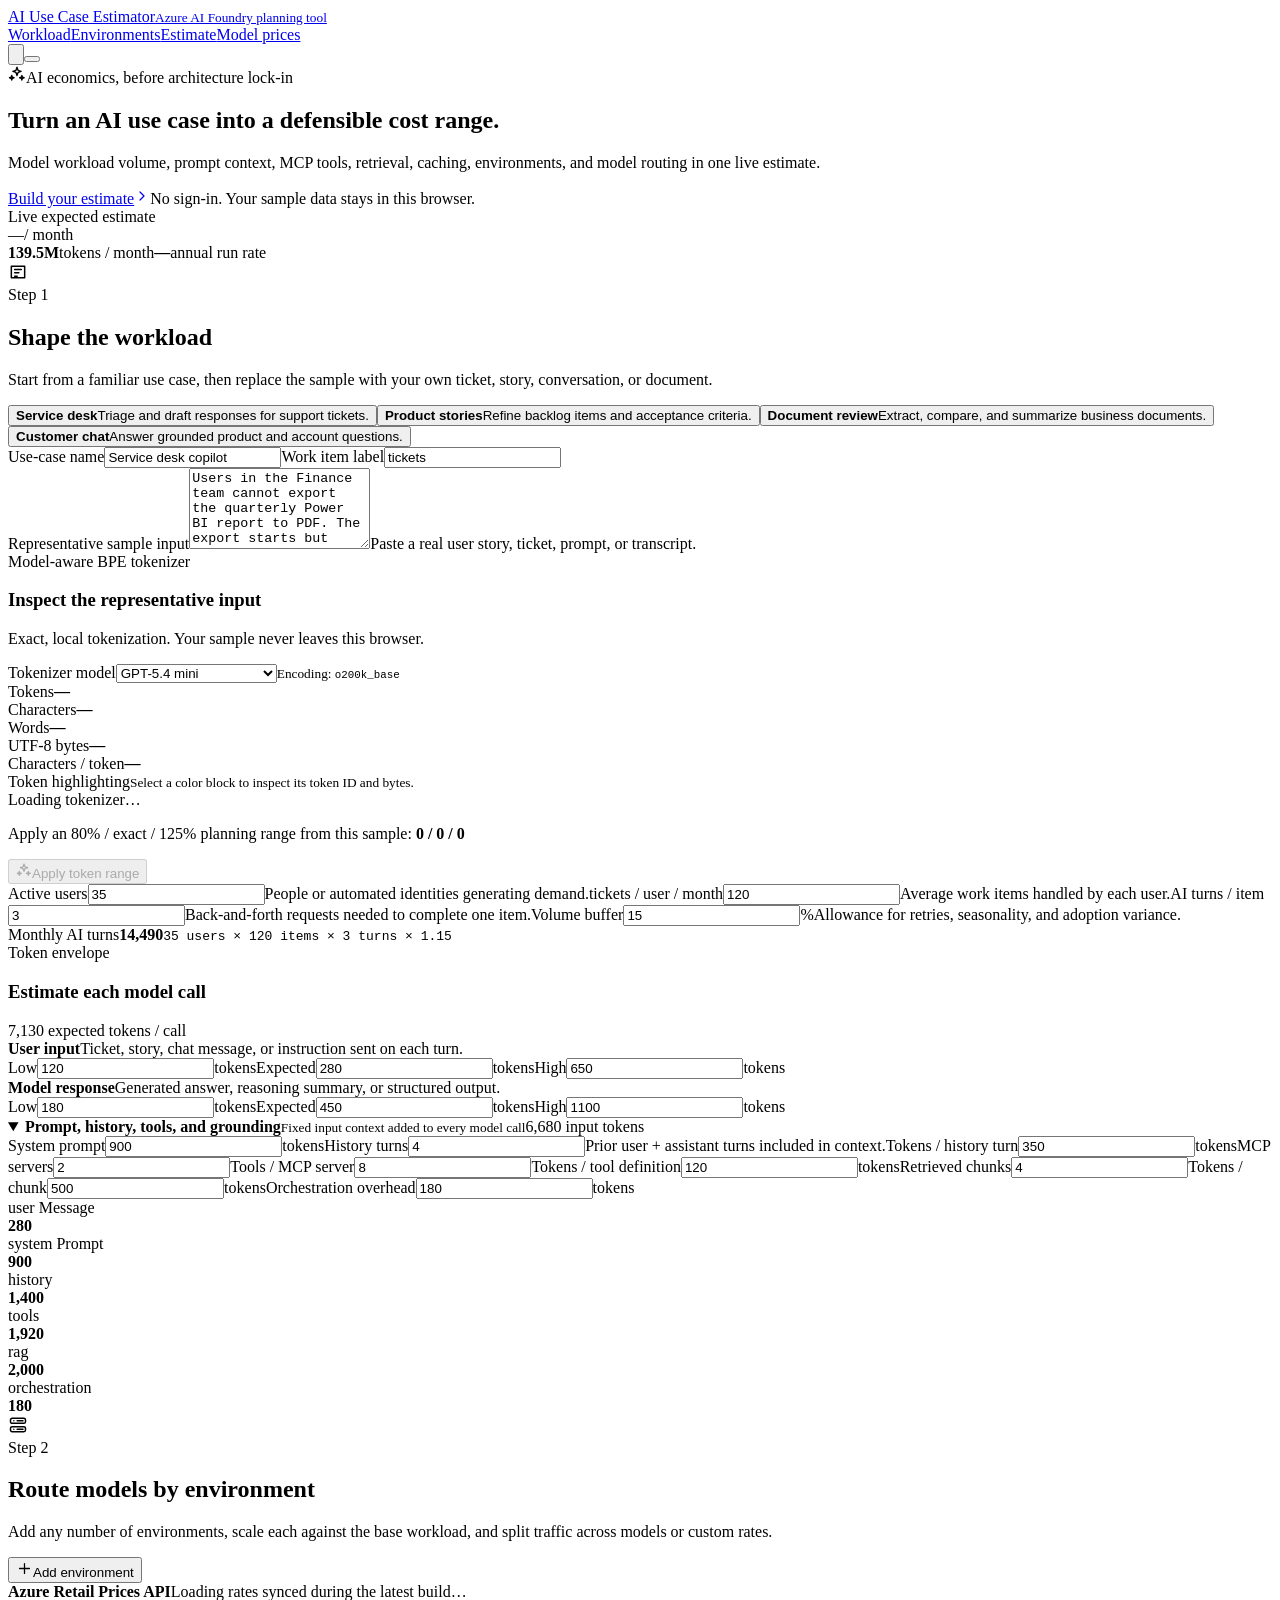
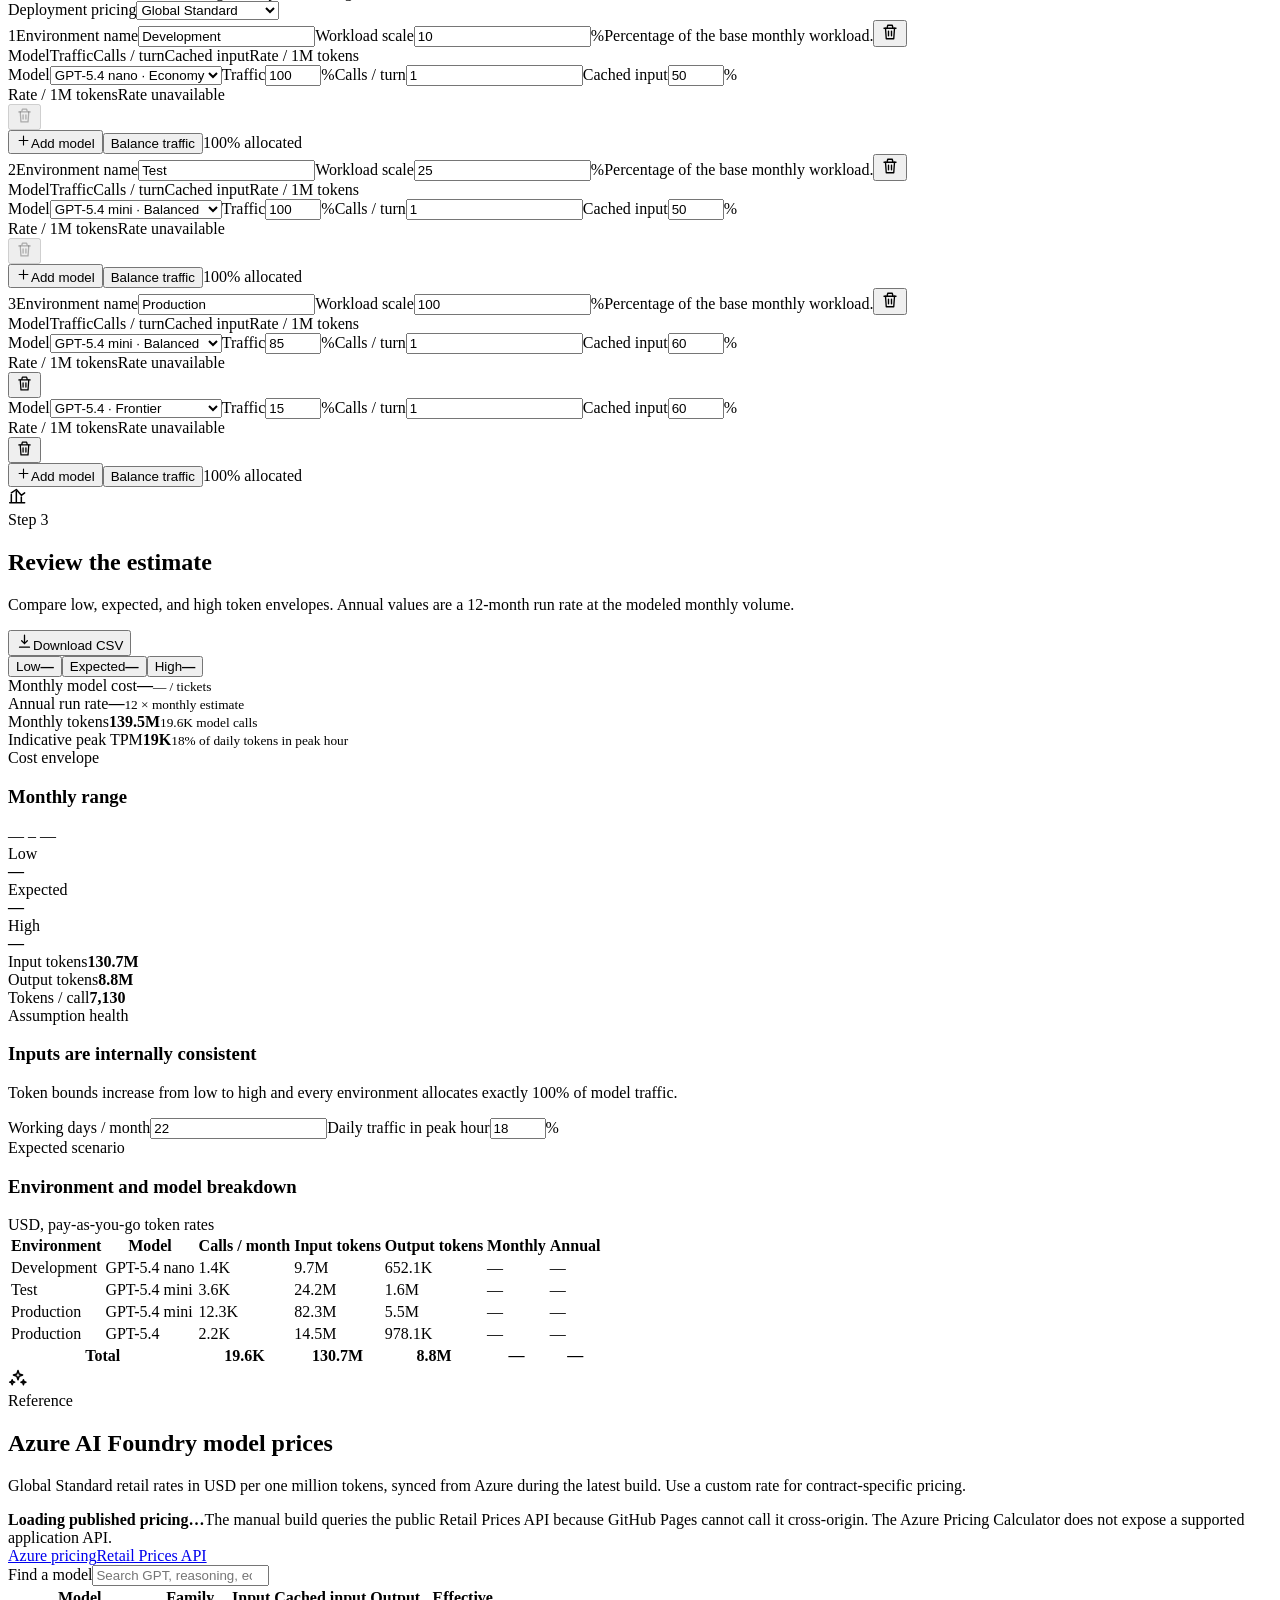
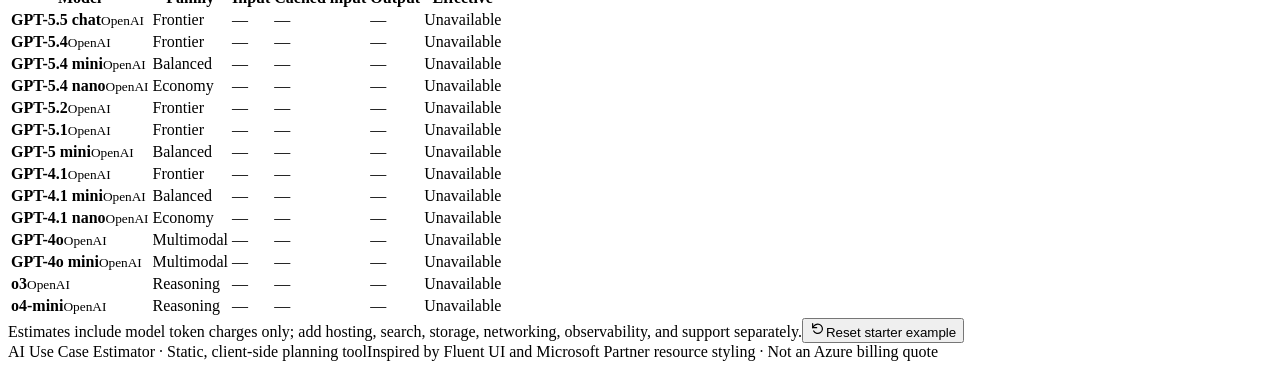
==== commit 660f78dc: "Updates" ====
--- a/index.html
+++ b/index.html
@@ -1 +1 @@
-<!DOCTYPE html><html lang="en"><head><meta charSet="utf-8"/><meta name="viewport" content="width=device-width, initial-scale=1"/><link rel="stylesheet" href="/ai-use-case-calculator/_next/static/chunks/2styqejwh-2b3.css" data-precedence="next"/><link rel="preload" as="script" fetchPriority="low" href="/ai-use-case-calculator/_next/static/chunks/1jq4o6yq14o4c.js"/><script src="/ai-use-case-calculator/_next/static/chunks/29xjlvxbkm8yo.js" async=""></script><script src="/ai-use-case-calculator/_next/static/chunks/3rxl-jt3pdxgx.js" async=""></script><script src="/ai-use-case-calculator/_next/static/chunks/turbopack-0fb0_-l11cisv.js" async=""></script><script src="/ai-use-case-calculator/_next/static/chunks/158myu8e_yme3.js" async=""></script><script src="/ai-use-case-calculator/_next/static/chunks/3gnl0bp1_09qk.js" async=""></script><script src="/ai-use-case-calculator/_next/static/chunks/2vkhoziv76_ob.js" async=""></script><title>AI Use Case Cost &amp; Token Estimator</title><meta name="description" content="Plan Azure AI Foundry token consumption and model cost across workloads, environments, and model routes."/><link rel="icon" href="/ai-use-case-calculator/icon.svg?icon.0jwttrbso-vzg.svg" sizes="any" type="image/svg+xml"/><script>(function(){try{var t=localStorage.getItem('ai-cost-calculator-theme');if(t!=='light'&&t!=='dark'){t=window.matchMedia('(prefers-color-scheme: dark)').matches?'dark':'light';}document.documentElement.setAttribute('data-theme',t);}catch(e){}})();</script><script src="/ai-use-case-calculator/_next/static/chunks/0cz1d0mv5g_q7.js" noModule=""></script></head><body><div hidden=""><!--$--><!--/$--></div><div class="page"><header class="topbar"><div class="shell topbar-inner"><a class="brand" href="#top"><span class="ms-logo" aria-hidden="true"><span></span><span></span><span></span><span></span></span><span class="brand-text">AI Use Case Estimator<small>Azure AI Foundry planning tool</small></span></a><div class="topbar-actions"><nav id="primary-navigation" class="topbar-nav" aria-label="Calculator sections"><a href="#workload">Workload</a><a href="#environments">Environments</a><a href="#estimate">Estimate</a><a href="#pricing">Model prices</a></nav><button type="button" class="icon-button theme-toggle" aria-label="Switch to dark theme" title="Switch to dark theme"><svg viewBox="0 0 24 24" fill="none" aria-hidden="true"><path d="M20 14.2A8 8 0 1 1 9.8 4 6.4 6.4 0 0 0 20 14.2Z" fill="currentColor"></path></svg></button><button type="button" class="nav-toggle" aria-label="Open menu" aria-expanded="false" aria-controls="primary-navigation"><span></span><span></span><span></span></button></div></div></header><section class="hero" id="top"><div class="shell hero-grid"><div class="hero-copy"><span class="hero-kicker"><svg width="18" height="18" viewBox="0 0 24 24" fill="none" stroke="currentColor" stroke-width="1.8" stroke-linecap="round" stroke-linejoin="round" aria-hidden="true"><path d="m12 3 1.4 4.1L17.5 8.5l-4.1 1.4L12 14l-1.4-4.1-4.1-1.4 4.1-1.4L12 3Z"></path><path d="m18.5 14 .7 2.3 2.3.7-2.3.7-.7 2.3-.7-2.3-2.3-.7 2.3-.7.7-2.3Z"></path><path d="m5 14 .8 2.2L8 17l-2.2.8L5 20l-.8-2.2L2 17l2.2-.8L5 14Z"></path></svg>AI economics, before architecture lock-in</span><h1>Turn an AI use case into a defensible cost range.</h1><p>Model workload volume, prompt context, MCP tools, retrieval, caching, environments, and model routing in one live estimate.</p><div class="hero-actions"><a class="btn btn-primary" href="#workload">Build your estimate<svg width="16" height="16" viewBox="0 0 24 24" fill="none" stroke="currentColor" stroke-width="1.8" stroke-linecap="round" stroke-linejoin="round" aria-hidden="true"><path d="m9 18 6-6-6-6"></path></svg></a><span class="privacy-note">No sign-in. Your sample data stays in this browser.</span></div></div><div class="hero-estimate" aria-live="polite"><div class="hero-estimate-label"><span class="live-dot"></span>Live expected estimate</div><div class="hero-cost">$103.89<span>/ month</span></div><div class="hero-metrics"><span><strong>139.5M</strong>tokens / month</span><span><strong>$1,246.69</strong>annual run rate</span></div></div></div></section><main class="calculator-shell"><section class="calculator-section" id="workload"><div class="section-heading"><span class="section-heading-icon"><svg width="20" height="20" viewBox="0 0 24 24" fill="none" stroke="currentColor" stroke-width="1.8" stroke-linecap="round" stroke-linejoin="round" aria-hidden="true"><path d="M4 5h16v14H4z"></path><path d="M8 9h8M8 13h5M8 17h3"></path></svg></span><div><span class="eyebrow">Step 1</span><h2>Shape the workload</h2><p>Start from a familiar use case, then replace the sample with your own ticket, story, conversation, or document.</p></div></div><div class="preset-grid" aria-label="Use-case presets"><button type="button" class="preset-card"><strong>Service desk</strong><span>Triage and draft responses for support tickets.</span></button><button type="button" class="preset-card"><strong>Product stories</strong><span>Refine backlog items and acceptance criteria.</span></button><button type="button" class="preset-card"><strong>Document review</strong><span>Extract, compare, and summarize business documents.</span></button><button type="button" class="preset-card"><strong>Customer chat</strong><span>Answer grounded product and account questions.</span></button></div><div class="panel workload-panel"><div class="field-grid two-columns"><label class="field"><span class="field-label">Use-case name</span><input type="text" value="Service desk copilot"/></label><label class="field"><span class="field-label">Work item label</span><input type="text" placeholder="tickets, stories, chats" value="tickets"/></label></div><label class="field sample-field"><span class="field-label">Representative sample input</span><textarea rows="5">Users in the Finance team cannot export the quarterly Power BI report to PDF. The export starts but fails after about 30 seconds with an unknown error. This began after the workspace was moved to Premium capacity. Summarize the issue, propose troubleshooting steps, and draft a response to the requester.</textarea><span class="field-help">Paste a real user story, ticket, prompt, or transcript.</span></label><section class="tokenizer-card" aria-labelledby="tokenizer-heading" aria-busy="true"><div class="tokenizer-toolbar"><div><span class="eyebrow">Model-aware BPE tokenizer</span><h3 id="tokenizer-heading">Inspect the representative input</h3><p>Exact, local tokenization. Your sample never leaves this browser.</p></div><label class="tokenizer-model-field"><span>Tokenizer model</span><select id="tokenizer-model" name="tokenizer-model"><option value="gpt-5.5-chat">GPT-5.5 chat</option><option value="gpt-5.4">GPT-5.4</option><option value="gpt-5.4-mini" selected="">GPT-5.4 mini</option><option value="gpt-5.4-nano">GPT-5.4 nano</option><option value="gpt-5.2">GPT-5.2</option><option value="gpt-5.1">GPT-5.1</option><option value="gpt-5-mini">GPT-5 mini</option><option value="gpt-4.1">GPT-4.1</option><option value="gpt-4.1-mini">GPT-4.1 mini</option><option value="gpt-4.1-nano">GPT-4.1 nano</option><option value="gpt-4o">GPT-4o</option><option value="gpt-4o-mini">GPT-4o mini</option><option value="o3">o3</option><option value="o4-mini">o4-mini</option><option value="gpt-4-legacy">GPT-4 (legacy)</option><option value="gpt-3.5-turbo-legacy">GPT-3.5 Turbo (legacy)</option></select><small>Encoding: <code>o200k_base</code></small></label></div><div class="tokenizer-metrics" aria-live="polite"><div><span>Tokens</span><strong>—</strong></div><div><span>Characters</span><strong>—</strong></div><div><span>Words</span><strong>—</strong></div><div><span>UTF-8 bytes</span><strong>—</strong></div><div><span>Characters / token</span><strong>—</strong></div></div><div class="tokenizer-preview-shell"><div class="tokenizer-preview-heading"><span>Token highlighting</span><small>Select a color block to inspect its token ID and bytes.</small></div><div class="tokenizer-preview" role="listbox" tabindex="0" aria-orientation="horizontal" aria-label="Tokenized text. Use left and right arrow keys to inspect tokens."><span class="tokenizer-loading">Loading tokenizer…</span></div></div><div class="tokenizer-apply-row"><p>Apply an 80% / exact / 125% planning range from this sample:<!-- --> <strong>0<!-- --> /<!-- --> <!-- -->0<!-- --> /<!-- --> <!-- -->0</strong></p><button type="button" class="btn btn-secondary" disabled=""><svg width="16" height="16" viewBox="0 0 24 24" fill="none" stroke="currentColor" stroke-width="1.8" stroke-linecap="round" stroke-linejoin="round" aria-hidden="true"><path d="m12 3 1.4 4.1L17.5 8.5l-4.1 1.4L12 14l-1.4-4.1-4.1-1.4 4.1-1.4L12 3Z"></path><path d="m18.5 14 .7 2.3 2.3.7-2.3.7-.7 2.3-.7-2.3-2.3-.7 2.3-.7.7-2.3Z"></path><path d="m5 14 .8 2.2L8 17l-2.2.8L5 20l-.8-2.2L2 17l2.2-.8L5 14Z"></path></svg>Apply token range</button></div></section><div class="field-grid volume-grid"><label class="field" for="_R_1hj9btb_"><span class="field-label">Active users</span><span class="input-with-suffix"><input id="_R_1hj9btb_" type="number" min="0" step="1" aria-describedby="_R_1hj9btb_-help" value="35"/></span><span class="field-help" id="_R_1hj9btb_-help">People or automated identities generating demand.</span></label><label class="field" for="_R_2hj9btb_"><span class="field-label">tickets / user / month</span><span class="input-with-suffix"><input id="_R_2hj9btb_" type="number" min="0" step="1" aria-describedby="_R_2hj9btb_-help" value="120"/></span><span class="field-help" id="_R_2hj9btb_-help">Average work items handled by each user.</span></label><label class="field" for="_R_3hj9btb_"><span class="field-label">AI turns / item</span><span class="input-with-suffix"><input id="_R_3hj9btb_" type="number" min="0" step="0.1" aria-describedby="_R_3hj9btb_-help" value="3"/></span><span class="field-help" id="_R_3hj9btb_-help">Back-and-forth requests needed to complete one item.</span></label><label class="field" for="_R_4hj9btb_"><span class="field-label">Volume buffer</span><span class="input-with-suffix"><input id="_R_4hj9btb_" type="number" min="0" step="1" aria-describedby="_R_4hj9btb_-help" value="15"/><span class="input-suffix">%</span></span><span class="field-help" id="_R_4hj9btb_-help">Allowance for retries, seasonality, and adoption variance.</span></label></div><div class="formula-strip"><span>Monthly AI turns</span><strong>14,490</strong><code>35<!-- --> users ×<!-- --> <!-- -->120<!-- --> items ×<!-- --> <!-- -->3<!-- --> turns ×<!-- --> <!-- -->1.15</code></div></div><div class="panel token-panel"><div class="panel-title-row"><div><span class="eyebrow">Token envelope</span><h3>Estimate each model call</h3></div><span class="total-token-badge">7,130<!-- --> <!-- -->expected tokens / call</span></div><div class="range-editor"><div class="range-editor-copy"><strong>User input</strong><span>Ticket, story, chat message, or instruction sent on each turn.</span></div><div class="range-fields"><label class="field field-compact" for="_R_6a39btb_"><span class="field-label">Low</span><span class="input-with-suffix"><input id="_R_6a39btb_" type="number" min="0" step="1" value="120"/><span class="input-suffix">tokens</span></span></label><label class="field field-compact" for="_R_aa39btb_"><span class="field-label">Expected</span><span class="input-with-suffix"><input id="_R_aa39btb_" type="number" min="0" step="1" value="280"/><span class="input-suffix">tokens</span></span></label><label class="field field-compact" for="_R_ea39btb_"><span class="field-label">High</span><span class="input-with-suffix"><input id="_R_ea39btb_" type="number" min="0" step="1" value="650"/><span class="input-suffix">tokens</span></span></label></div></div><div class="range-editor"><div class="range-editor-copy"><strong>Model response</strong><span>Generated answer, reasoning summary, or structured output.</span></div><div class="range-fields"><label class="field field-compact" for="_R_6e39btb_"><span class="field-label">Low</span><span class="input-with-suffix"><input id="_R_6e39btb_" type="number" min="0" step="1" value="180"/><span class="input-suffix">tokens</span></span></label><label class="field field-compact" for="_R_ae39btb_"><span class="field-label">Expected</span><span class="input-with-suffix"><input id="_R_ae39btb_" type="number" min="0" step="1" value="450"/><span class="input-suffix">tokens</span></span></label><label class="field field-compact" for="_R_ee39btb_"><span class="field-label">High</span><span class="input-with-suffix"><input id="_R_ee39btb_" type="number" min="0" step="1" value="1100"/><span class="input-suffix">tokens</span></span></label></div></div><details class="advanced-card" open=""><summary><span><strong>Prompt, history, tools, and grounding</strong><small>Fixed input context added to every model call</small></span><span class="summary-total">6,680<!-- --> input tokens</span></summary><div class="advanced-content"><div class="field-grid advanced-grid"><label class="field" for="_R_mi39btb_"><span class="field-label">System prompt</span><span class="input-with-suffix"><input id="_R_mi39btb_" type="number" min="0" step="1" value="900"/><span class="input-suffix">tokens</span></span></label><label class="field" for="_R_16i39btb_"><span class="field-label">History turns</span><span class="input-with-suffix"><input id="_R_16i39btb_" type="number" min="0" step="1" aria-describedby="_R_16i39btb_-help" value="4"/></span><span class="field-help" id="_R_16i39btb_-help">Prior user + assistant turns included in context.</span></label><label class="field" for="_R_1mi39btb_"><span class="field-label">Tokens / history turn</span><span class="input-with-suffix"><input id="_R_1mi39btb_" type="number" min="0" step="1" value="350"/><span class="input-suffix">tokens</span></span></label><label class="field" for="_R_26i39btb_"><span class="field-label">MCP servers</span><span class="input-with-suffix"><input id="_R_26i39btb_" type="number" min="0" step="1" value="2"/></span></label><label class="field" for="_R_2mi39btb_"><span class="field-label">Tools / MCP server</span><span class="input-with-suffix"><input id="_R_2mi39btb_" type="number" min="0" step="1" value="8"/></span></label><label class="field" for="_R_36i39btb_"><span class="field-label">Tokens / tool definition</span><span class="input-with-suffix"><input id="_R_36i39btb_" type="number" min="0" step="1" value="120"/><span class="input-suffix">tokens</span></span></label><label class="field" for="_R_3mi39btb_"><span class="field-label">Retrieved chunks</span><span class="input-with-suffix"><input id="_R_3mi39btb_" type="number" min="0" step="1" value="4"/></span></label><label class="field" for="_R_46i39btb_"><span class="field-label">Tokens / chunk</span><span class="input-with-suffix"><input id="_R_46i39btb_" type="number" min="0" step="1" value="500"/><span class="input-suffix">tokens</span></span></label><label class="field" for="_R_4mi39btb_"><span class="field-label">Orchestration overhead</span><span class="input-with-suffix"><input id="_R_4mi39btb_" type="number" min="0" step="1" value="180"/><span class="input-suffix">tokens</span></span></label></div><div class="anatomy"><div class="anatomy-row"><span>user Message</span><div class="anatomy-track"><span style="width:4.191616766467066%"></span></div><strong>280</strong></div><div class="anatomy-row"><span>system Prompt</span><div class="anatomy-track"><span style="width:13.47305389221557%"></span></div><strong>900</strong></div><div class="anatomy-row"><span>history</span><div class="anatomy-track"><span style="width:20.958083832335326%"></span></div><strong>1,400</strong></div><div class="anatomy-row"><span>tools</span><div class="anatomy-track"><span style="width:28.74251497005988%"></span></div><strong>1,920</strong></div><div class="anatomy-row"><span>rag</span><div class="anatomy-track"><span style="width:29.94011976047904%"></span></div><strong>2,000</strong></div><div class="anatomy-row"><span>orchestration</span><div class="anatomy-track"><span style="width:2.694610778443114%"></span></div><strong>180</strong></div></div></div></details></div></section><section class="calculator-section" id="environments"><div class="section-heading-actions"><div class="section-heading"><span class="section-heading-icon"><svg width="20" height="20" viewBox="0 0 24 24" fill="none" stroke="currentColor" stroke-width="1.8" stroke-linecap="round" stroke-linejoin="round" aria-hidden="true"><rect x="3" y="4" width="18" height="6" rx="2"></rect><rect x="3" y="14" width="18" height="6" rx="2"></rect><path d="M7 7h.01M7 17h.01M11 7h7M11 17h7"></path></svg></span><div><span class="eyebrow">Step 2</span><h2>Route models by environment</h2><p>Add any number of environments, scale each against the base workload, and split traffic across models or custom rates.</p></div></div><button type="button" class="btn btn-secondary"><svg width="17" height="17" viewBox="0 0 24 24" fill="none" stroke="currentColor" stroke-width="1.8" stroke-linecap="round" stroke-linejoin="round" aria-hidden="true"><path d="M12 5v14M5 12h14"></path></svg>Add environment</button></div><div class="environment-list"><article class="environment-card"><div class="environment-header"><span class="environment-index">1</span><label class="environment-name"><span>Environment name</span><input type="text" value="Development"/></label><label class="field field-compact" for="_R_3b59btb_"><span class="field-label">Workload scale</span><span class="input-with-suffix"><input id="_R_3b59btb_" type="number" min="0" step="1" aria-describedby="_R_3b59btb_-help" value="10"/><span class="input-suffix">%</span></span><span class="field-help" id="_R_3b59btb_-help">Percentage of the base monthly workload.</span></label><button type="button" class="icon-button danger-button" aria-label="Remove Development" title="Remove environment"><svg width="18" height="18" viewBox="0 0 24 24" fill="none" stroke="currentColor" stroke-width="1.8" stroke-linecap="round" stroke-linejoin="round" aria-hidden="true"><path d="M4 7h16M9 3h6l1 4H8l1-4Z"></path><path d="m6 7 1 14h10l1-14M10 11v6M14 11v6"></path></svg></button></div><div class="model-list"><div class="model-list-head" aria-hidden="true"><span>Model</span><span>Traffic</span><span>Calls / turn</span><span>Cached input</span><span>Rate / 1M tokens</span><span></span></div><div class="model-row"><label class="field model-select"><span class="mobile-field-label">Model</span><select><option value="gpt-5.5-chat">GPT-5.5 chat<!-- --> · <!-- -->Frontier</option><option value="gpt-5.4">GPT-5.4<!-- --> · <!-- -->Frontier</option><option value="gpt-5.4-mini">GPT-5.4 mini<!-- --> · <!-- -->Balanced</option><option value="gpt-5.4-nano" selected="">GPT-5.4 nano<!-- --> · <!-- -->Economy</option><option value="gpt-5.2">GPT-5.2<!-- --> · <!-- -->Frontier</option><option value="gpt-5.1">GPT-5.1<!-- --> · <!-- -->Frontier</option><option value="gpt-5-mini">GPT-5 mini<!-- --> · <!-- -->Balanced</option><option value="gpt-4.1">GPT-4.1<!-- --> · <!-- -->Frontier</option><option value="gpt-4.1-mini">GPT-4.1 mini<!-- --> · <!-- -->Balanced</option><option value="gpt-4.1-nano">GPT-4.1 nano<!-- --> · <!-- -->Economy</option><option value="gpt-4o">GPT-4o<!-- --> · <!-- -->Multimodal</option><option value="gpt-4o-mini">GPT-4o mini<!-- --> · <!-- -->Multimodal</option><option value="o3">o3<!-- --> · <!-- -->Reasoning</option><option value="o4-mini">o4-mini<!-- --> · <!-- -->Reasoning</option><option value="custom">Custom rate…</option></select></label><label class="field field-compact" for="_R_mj59btb_"><span class="field-label">Traffic</span><span class="input-with-suffix"><input id="_R_mj59btb_" type="number" min="0" max="100" step="1" value="100"/><span class="input-suffix">%</span></span></label><label class="field field-compact" for="_R_uj59btb_"><span class="field-label">Calls / turn</span><span class="input-with-suffix"><input id="_R_uj59btb_" type="number" min="0" step="0.1" value="1"/></span></label><label class="field field-compact" for="_R_16j59btb_"><span class="field-label">Cached input</span><span class="input-with-suffix"><input id="_R_16j59btb_" type="number" min="0" max="100" step="1" value="50"/><span class="input-suffix">%</span></span></label><div class="rate-summary"><span class="mobile-field-label">Rate / 1M tokens</span><span>In <!-- -->$0.20</span><span>Out <!-- -->$1.25</span></div><button type="button" class="icon-button danger-button" disabled="" aria-label="Remove GPT-5.4 nano" title="Remove model"><svg width="17" height="17" viewBox="0 0 24 24" fill="none" stroke="currentColor" stroke-width="1.8" stroke-linecap="round" stroke-linejoin="round" aria-hidden="true"><path d="M4 7h16M9 3h6l1 4H8l1-4Z"></path><path d="m6 7 1 14h10l1-14M10 11v6M14 11v6"></path></svg></button></div></div><div class="environment-footer"><button type="button" class="text-button"><svg width="15" height="15" viewBox="0 0 24 24" fill="none" stroke="currentColor" stroke-width="1.8" stroke-linecap="round" stroke-linejoin="round" aria-hidden="true"><path d="M12 5v14M5 12h14"></path></svg>Add model</button><button type="button" class="text-button">Balance traffic</button><span class="traffic-total is-valid">100%<!-- --> allocated</span></div></article><article class="environment-card"><div class="environment-header"><span class="environment-index">2</span><label class="environment-name"><span>Environment name</span><input type="text" value="Test"/></label><label class="field field-compact" for="_R_3d59btb_"><span class="field-label">Workload scale</span><span class="input-with-suffix"><input id="_R_3d59btb_" type="number" min="0" step="1" aria-describedby="_R_3d59btb_-help" value="25"/><span class="input-suffix">%</span></span><span class="field-help" id="_R_3d59btb_-help">Percentage of the base monthly workload.</span></label><button type="button" class="icon-button danger-button" aria-label="Remove Test" title="Remove environment"><svg width="18" height="18" viewBox="0 0 24 24" fill="none" stroke="currentColor" stroke-width="1.8" stroke-linecap="round" stroke-linejoin="round" aria-hidden="true"><path d="M4 7h16M9 3h6l1 4H8l1-4Z"></path><path d="m6 7 1 14h10l1-14M10 11v6M14 11v6"></path></svg></button></div><div class="model-list"><div class="model-list-head" aria-hidden="true"><span>Model</span><span>Traffic</span><span>Calls / turn</span><span>Cached input</span><span>Rate / 1M tokens</span><span></span></div><div class="model-row"><label class="field model-select"><span class="mobile-field-label">Model</span><select><option value="gpt-5.5-chat">GPT-5.5 chat<!-- --> · <!-- -->Frontier</option><option value="gpt-5.4">GPT-5.4<!-- --> · <!-- -->Frontier</option><option value="gpt-5.4-mini" selected="">GPT-5.4 mini<!-- --> · <!-- -->Balanced</option><option value="gpt-5.4-nano">GPT-5.4 nano<!-- --> · <!-- -->Economy</option><option value="gpt-5.2">GPT-5.2<!-- --> · <!-- -->Frontier</option><option value="gpt-5.1">GPT-5.1<!-- --> · <!-- -->Frontier</option><option value="gpt-5-mini">GPT-5 mini<!-- --> · <!-- -->Balanced</option><option value="gpt-4.1">GPT-4.1<!-- --> · <!-- -->Frontier</option><option value="gpt-4.1-mini">GPT-4.1 mini<!-- --> · <!-- -->Balanced</option><option value="gpt-4.1-nano">GPT-4.1 nano<!-- --> · <!-- -->Economy</option><option value="gpt-4o">GPT-4o<!-- --> · <!-- -->Multimodal</option><option value="gpt-4o-mini">GPT-4o mini<!-- --> · <!-- -->Multimodal</option><option value="o3">o3<!-- --> · <!-- -->Reasoning</option><option value="o4-mini">o4-mini<!-- --> · <!-- -->Reasoning</option><option value="custom">Custom rate…</option></select></label><label class="field field-compact" for="_R_ml59btb_"><span class="field-label">Traffic</span><span class="input-with-suffix"><input id="_R_ml59btb_" type="number" min="0" max="100" step="1" value="100"/><span class="input-suffix">%</span></span></label><label class="field field-compact" for="_R_ul59btb_"><span class="field-label">Calls / turn</span><span class="input-with-suffix"><input id="_R_ul59btb_" type="number" min="0" step="0.1" value="1"/></span></label><label class="field field-compact" for="_R_16l59btb_"><span class="field-label">Cached input</span><span class="input-with-suffix"><input id="_R_16l59btb_" type="number" min="0" max="100" step="1" value="50"/><span class="input-suffix">%</span></span></label><div class="rate-summary"><span class="mobile-field-label">Rate / 1M tokens</span><span>In <!-- -->$0.75</span><span>Out <!-- -->$4.50</span></div><button type="button" class="icon-button danger-button" disabled="" aria-label="Remove GPT-5.4 mini" title="Remove model"><svg width="17" height="17" viewBox="0 0 24 24" fill="none" stroke="currentColor" stroke-width="1.8" stroke-linecap="round" stroke-linejoin="round" aria-hidden="true"><path d="M4 7h16M9 3h6l1 4H8l1-4Z"></path><path d="m6 7 1 14h10l1-14M10 11v6M14 11v6"></path></svg></button></div></div><div class="environment-footer"><button type="button" class="text-button"><svg width="15" height="15" viewBox="0 0 24 24" fill="none" stroke="currentColor" stroke-width="1.8" stroke-linecap="round" stroke-linejoin="round" aria-hidden="true"><path d="M12 5v14M5 12h14"></path></svg>Add model</button><button type="button" class="text-button">Balance traffic</button><span class="traffic-total is-valid">100%<!-- --> allocated</span></div></article><article class="environment-card"><div class="environment-header"><span class="environment-index">3</span><label class="environment-name"><span>Environment name</span><input type="text" value="Production"/></label><label class="field field-compact" for="_R_3f59btb_"><span class="field-label">Workload scale</span><span class="input-with-suffix"><input id="_R_3f59btb_" type="number" min="0" step="1" aria-describedby="_R_3f59btb_-help" value="100"/><span class="input-suffix">%</span></span><span class="field-help" id="_R_3f59btb_-help">Percentage of the base monthly workload.</span></label><button type="button" class="icon-button danger-button" aria-label="Remove Production" title="Remove environment"><svg width="18" height="18" viewBox="0 0 24 24" fill="none" stroke="currentColor" stroke-width="1.8" stroke-linecap="round" stroke-linejoin="round" aria-hidden="true"><path d="M4 7h16M9 3h6l1 4H8l1-4Z"></path><path d="m6 7 1 14h10l1-14M10 11v6M14 11v6"></path></svg></button></div><div class="model-list"><div class="model-list-head" aria-hidden="true"><span>Model</span><span>Traffic</span><span>Calls / turn</span><span>Cached input</span><span>Rate / 1M tokens</span><span></span></div><div class="model-row"><label class="field model-select"><span class="mobile-field-label">Model</span><select><option value="gpt-5.5-chat">GPT-5.5 chat<!-- --> · <!-- -->Frontier</option><option value="gpt-5.4">GPT-5.4<!-- --> · <!-- -->Frontier</option><option value="gpt-5.4-mini" selected="">GPT-5.4 mini<!-- --> · <!-- -->Balanced</option><option value="gpt-5.4-nano">GPT-5.4 nano<!-- --> · <!-- -->Economy</option><option value="gpt-5.2">GPT-5.2<!-- --> · <!-- -->Frontier</option><option value="gpt-5.1">GPT-5.1<!-- --> · <!-- -->Frontier</option><option value="gpt-5-mini">GPT-5 mini<!-- --> · <!-- -->Balanced</option><option value="gpt-4.1">GPT-4.1<!-- --> · <!-- -->Frontier</option><option value="gpt-4.1-mini">GPT-4.1 mini<!-- --> · <!-- -->Balanced</option><option value="gpt-4.1-nano">GPT-4.1 nano<!-- --> · <!-- -->Economy</option><option value="gpt-4o">GPT-4o<!-- --> · <!-- -->Multimodal</option><option value="gpt-4o-mini">GPT-4o mini<!-- --> · <!-- -->Multimodal</option><option value="o3">o3<!-- --> · <!-- -->Reasoning</option><option value="o4-mini">o4-mini<!-- --> · <!-- -->Reasoning</option><option value="custom">Custom rate…</option></select></label><label class="field field-compact" for="_R_16n59btb_"><span class="field-label">Traffic</span><span class="input-with-suffix"><input id="_R_16n59btb_" type="number" min="0" max="100" step="1" value="85"/><span class="input-suffix">%</span></span></label><label class="field field-compact" for="_R_1mn59btb_"><span class="field-label">Calls / turn</span><span class="input-with-suffix"><input id="_R_1mn59btb_" type="number" min="0" step="0.1" value="1"/></span></label><label class="field field-compact" for="_R_26n59btb_"><span class="field-label">Cached input</span><span class="input-with-suffix"><input id="_R_26n59btb_" type="number" min="0" max="100" step="1" value="60"/><span class="input-suffix">%</span></span></label><div class="rate-summary"><span class="mobile-field-label">Rate / 1M tokens</span><span>In <!-- -->$0.75</span><span>Out <!-- -->$4.50</span></div><button type="button" class="icon-button danger-button" aria-label="Remove GPT-5.4 mini" title="Remove model"><svg width="17" height="17" viewBox="0 0 24 24" fill="none" stroke="currentColor" stroke-width="1.8" stroke-linecap="round" stroke-linejoin="round" aria-hidden="true"><path d="M4 7h16M9 3h6l1 4H8l1-4Z"></path><path d="m6 7 1 14h10l1-14M10 11v6M14 11v6"></path></svg></button></div><div class="model-row"><label class="field model-select"><span class="mobile-field-label">Model</span><select><option value="gpt-5.5-chat">GPT-5.5 chat<!-- --> · <!-- -->Frontier</option><option value="gpt-5.4" selected="">GPT-5.4<!-- --> · <!-- -->Frontier</option><option value="gpt-5.4-mini">GPT-5.4 mini<!-- --> · <!-- -->Balanced</option><option value="gpt-5.4-nano">GPT-5.4 nano<!-- --> · <!-- -->Economy</option><option value="gpt-5.2">GPT-5.2<!-- --> · <!-- -->Frontier</option><option value="gpt-5.1">GPT-5.1<!-- --> · <!-- -->Frontier</option><option value="gpt-5-mini">GPT-5 mini<!-- --> · <!-- -->Balanced</option><option value="gpt-4.1">GPT-4.1<!-- --> · <!-- -->Frontier</option><option value="gpt-4.1-mini">GPT-4.1 mini<!-- --> · <!-- -->Balanced</option><option value="gpt-4.1-nano">GPT-4.1 nano<!-- --> · <!-- -->Economy</option><option value="gpt-4o">GPT-4o<!-- --> · <!-- -->Multimodal</option><option value="gpt-4o-mini">GPT-4o mini<!-- --> · <!-- -->Multimodal</option><option value="o3">o3<!-- --> · <!-- -->Reasoning</option><option value="o4-mini">o4-mini<!-- --> · <!-- -->Reasoning</option><option value="custom">Custom rate…</option></select></label><label class="field field-compact" for="_R_1an59btb_"><span class="field-label">Traffic</span><span class="input-with-suffix"><input id="_R_1an59btb_" type="number" min="0" max="100" step="1" value="15"/><span class="input-suffix">%</span></span></label><label class="field field-compact" for="_R_1qn59btb_"><span class="field-label">Calls / turn</span><span class="input-with-suffix"><input id="_R_1qn59btb_" type="number" min="0" step="0.1" value="1"/></span></label><label class="field field-compact" for="_R_2an59btb_"><span class="field-label">Cached input</span><span class="input-with-suffix"><input id="_R_2an59btb_" type="number" min="0" max="100" step="1" value="60"/><span class="input-suffix">%</span></span></label><div class="rate-summary"><span class="mobile-field-label">Rate / 1M tokens</span><span>In <!-- -->$2.50</span><span>Out <!-- -->$15.00</span></div><button type="button" class="icon-button danger-button" aria-label="Remove GPT-5.4" title="Remove model"><svg width="17" height="17" viewBox="0 0 24 24" fill="none" stroke="currentColor" stroke-width="1.8" stroke-linecap="round" stroke-linejoin="round" aria-hidden="true"><path d="M4 7h16M9 3h6l1 4H8l1-4Z"></path><path d="m6 7 1 14h10l1-14M10 11v6M14 11v6"></path></svg></button></div></div><div class="environment-footer"><button type="button" class="text-button"><svg width="15" height="15" viewBox="0 0 24 24" fill="none" stroke="currentColor" stroke-width="1.8" stroke-linecap="round" stroke-linejoin="round" aria-hidden="true"><path d="M12 5v14M5 12h14"></path></svg>Add model</button><button type="button" class="text-button">Balance traffic</button><span class="traffic-total is-valid">100%<!-- --> allocated</span></div></article></div></section><section class="calculator-section estimate-section" id="estimate"><div class="section-heading-actions"><div class="section-heading"><span class="section-heading-icon"><svg width="20" height="20" viewBox="0 0 24 24" fill="none" stroke="currentColor" stroke-width="1.8" stroke-linecap="round" stroke-linejoin="round" aria-hidden="true"><path d="M4 19V9m6 10V5m6 14v-7m4 7H2"></path><path d="m4 7 6-4 6 7 4-3"></path></svg></span><div><span class="eyebrow">Step 3</span><h2>Review the estimate</h2><p>Compare low, expected, and high token envelopes. Annual values are a 12-month run rate at the modeled monthly volume.</p></div></div><button type="button" class="btn btn-secondary"><svg width="17" height="17" viewBox="0 0 24 24" fill="none" stroke="currentColor" stroke-width="1.8" stroke-linecap="round" stroke-linejoin="round" aria-hidden="true"><path d="M12 3v12m0 0 4-4m-4 4-4-4"></path><path d="M5 20h14"></path></svg>Download CSV</button></div><div class="scenario-toggle" aria-label="Estimate scenario"><button type="button" aria-pressed="false">Low<strong>$73.89</strong></button><button type="button" class="is-active" aria-pressed="true">Expected<strong>$103.89</strong></button><button type="button" aria-pressed="false">High<strong>$175.99</strong></button></div><div class="metric-grid" aria-live="polite"><div class="metric-card is-primary"><span>Monthly model cost</span><strong>$103.89</strong><small>$0.02<!-- --> /<!-- --> <!-- -->tickets</small></div><div class="metric-card"><span>Annual run rate</span><strong>$1,246.69</strong><small>12 × monthly estimate</small></div><div class="metric-card"><span>Monthly tokens</span><strong>139.5M</strong><small>19.6K<!-- --> model calls</small></div><div class="metric-card"><span>Indicative peak TPM</span><strong>19K</strong><small>18<!-- -->% of daily tokens in peak hour</small></div></div><div class="estimate-layout"><div class="panel range-panel"><div class="panel-title-row"><div><span class="eyebrow">Cost envelope</span><h3>Monthly range</h3></div><span class="range-spread">$73.89<!-- --> –<!-- --> <!-- -->$175.99</span></div><div class="range-chart"><div class="range-chart-row"><span>Low</span><div class="range-chart-track"><span class="range-chart-bar is-low" style="width:41.98456336364091%"></span></div><strong>$73.89</strong></div><div class="range-chart-row"><span>Expected</span><div class="range-chart-track"><span class="range-chart-bar is-expected" style="width:59.032109829727695%"></span></div><strong>$103.89</strong></div><div class="range-chart-row"><span>High</span><div class="range-chart-track"><span class="range-chart-bar is-high" style="width:100%"></span></div><strong>$175.99</strong></div></div><div class="token-split"><div><span>Input tokens</span><strong>130.7M</strong></div><div><span>Output tokens</span><strong>8.8M</strong></div><div><span>Tokens / call</span><strong>7,130</strong></div></div></div><aside class="assumption-card"><span class="eyebrow">Assumption health</span><h3>Inputs are internally consistent</h3><p>Token bounds increase from low to high and every environment allocates exactly 100% of model traffic.</p><div class="capacity-fields"><label class="field field-compact" for="_R_6a79btb_"><span class="field-label">Working days / month</span><span class="input-with-suffix"><input id="_R_6a79btb_" type="number" min="0" step="1" value="22"/></span></label><label class="field field-compact" for="_R_aa79btb_"><span class="field-label">Daily traffic in peak hour</span><span class="input-with-suffix"><input id="_R_aa79btb_" type="number" min="0" max="100" step="1" value="18"/><span class="input-suffix">%</span></span></label></div></aside></div><div class="panel breakdown-panel"><div class="panel-title-row"><div><span class="eyebrow">Expected<!-- --> scenario</span><h3>Environment and model breakdown</h3></div><span class="table-note">USD, pay-as-you-go token rates</span></div><div class="table-scroll"><table><thead><tr><th>Environment</th><th>Model</th><th class="numeric">Calls / month</th><th class="numeric">Input tokens</th><th class="numeric">Output tokens</th><th class="numeric">Monthly</th><th class="numeric">Annual</th></tr></thead><tbody><tr><td>Development</td><td>GPT-5.4 nano</td><td class="numeric">1.4K</td><td class="numeric">9.7M</td><td class="numeric">652.1K</td><td class="numeric">$1.88</td><td class="numeric">$22.56</td></tr><tr><td>Test</td><td>GPT-5.4 mini</td><td class="numeric">3.6K</td><td class="numeric">24.2M</td><td class="numeric">1.6M</td><td class="numeric">$17.32</td><td class="numeric">$207.81</td></tr><tr><td>Production</td><td>GPT-5.4 mini</td><td class="numeric">12.3K</td><td class="numeric">82.3M</td><td class="numeric">5.5M</td><td class="numeric">$53.33</td><td class="numeric">$639.91</td></tr><tr><td>Production</td><td>GPT-5.4</td><td class="numeric">2.2K</td><td class="numeric">14.5M</td><td class="numeric">978.1K</td><td class="numeric">$31.37</td><td class="numeric">$376.42</td></tr></tbody><tfoot><tr><th colSpan="2">Total</th><th class="numeric">19.6K</th><th class="numeric">130.7M</th><th class="numeric">8.8M</th><th class="numeric">$103.89</th><th class="numeric">$1,246.69</th></tr></tfoot></table></div></div></section><section class="calculator-section" id="pricing"><div class="section-heading"><span class="section-heading-icon"><svg width="20" height="20" viewBox="0 0 24 24" fill="none" stroke="currentColor" stroke-width="1.8" stroke-linecap="round" stroke-linejoin="round" aria-hidden="true"><path d="m12 3 1.4 4.1L17.5 8.5l-4.1 1.4L12 14l-1.4-4.1-4.1-1.4 4.1-1.4L12 3Z"></path><path d="m18.5 14 .7 2.3 2.3.7-2.3.7-.7 2.3-.7-2.3-2.3-.7 2.3-.7.7-2.3Z"></path><path d="m5 14 .8 2.2L8 17l-2.2.8L5 20l-.8-2.2L2 17l2.2-.8L5 14Z"></path></svg></span><div><span class="eyebrow">Reference</span><h2>Azure AI Foundry model prices</h2><p>Starter Global Standard rates in USD per one million tokens. Use a custom model row when your region, deployment type, or agreement differs.</p></div></div><div class="pricing-callout"><div><strong>Pricing snapshot: <!-- -->2026-07-11</strong><span>Retail prices are estimates, not a quote. Batch, Data Zone, regional, priority, provisioned throughput, fine-tuning, and long-context meters can differ.</span></div><div class="pricing-links"><a href="https://azure.microsoft.com/pricing/details/azure-openai/" target="_blank" rel="noreferrer">Azure pricing</a><a href="https://prices.azure.com/api/retail/prices?api-version=2023-01-01-preview" target="_blank" rel="noreferrer">Retail Prices API</a></div></div><div class="panel pricing-panel"><label class="price-search"><span>Find a model</span><input type="search" placeholder="Search GPT, reasoning, economy…" value=""/></label><div class="table-scroll"><table><thead><tr><th>Model</th><th>Family</th><th class="numeric">Input</th><th class="numeric">Cached input</th><th class="numeric">Output</th></tr></thead><tbody><tr><td><strong>GPT-5.5 chat</strong><small>OpenAI</small></td><td><span class="model-family">Frontier</span></td><td class="numeric">$5.00</td><td class="numeric">$0.50</td><td class="numeric">$30.00</td></tr><tr><td><strong>GPT-5.4</strong><small>OpenAI</small></td><td><span class="model-family">Frontier</span></td><td class="numeric">$2.50</td><td class="numeric">$0.25</td><td class="numeric">$15.00</td></tr><tr><td><strong>GPT-5.4 mini</strong><small>OpenAI</small></td><td><span class="model-family">Balanced</span></td><td class="numeric">$0.75</td><td class="numeric">$0.075</td><td class="numeric">$4.50</td></tr><tr><td><strong>GPT-5.4 nano</strong><small>OpenAI</small></td><td><span class="model-family">Economy</span></td><td class="numeric">$0.20</td><td class="numeric">$0.02</td><td class="numeric">$1.25</td></tr><tr><td><strong>GPT-5.2</strong><small>OpenAI</small></td><td><span class="model-family">Frontier</span></td><td class="numeric">$1.75</td><td class="numeric">$0.175</td><td class="numeric">$14.00</td></tr><tr><td><strong>GPT-5.1</strong><small>OpenAI</small></td><td><span class="model-family">Frontier</span></td><td class="numeric">$1.25</td><td class="numeric">$0.125</td><td class="numeric">$10.00</td></tr><tr><td><strong>GPT-5 mini</strong><small>OpenAI</small></td><td><span class="model-family">Balanced</span></td><td class="numeric">$0.25</td><td class="numeric">$0.025</td><td class="numeric">$2.00</td></tr><tr><td><strong>GPT-4.1</strong><small>OpenAI</small></td><td><span class="model-family">Frontier</span></td><td class="numeric">$2.00</td><td class="numeric">$0.50</td><td class="numeric">$8.00</td></tr><tr><td><strong>GPT-4.1 mini</strong><small>OpenAI</small></td><td><span class="model-family">Balanced</span></td><td class="numeric">$0.40</td><td class="numeric">$0.10</td><td class="numeric">$1.60</td></tr><tr><td><strong>GPT-4.1 nano</strong><small>OpenAI</small></td><td><span class="model-family">Economy</span></td><td class="numeric">$0.10</td><td class="numeric">$0.025</td><td class="numeric">$0.40</td></tr><tr><td><strong>GPT-4o</strong><small>OpenAI</small></td><td><span class="model-family">Multimodal</span></td><td class="numeric">$2.50</td><td class="numeric">$1.25</td><td class="numeric">$10.00</td></tr><tr><td><strong>GPT-4o mini</strong><small>OpenAI</small></td><td><span class="model-family">Multimodal</span></td><td class="numeric">$0.15</td><td class="numeric">$0.075</td><td class="numeric">$0.60</td></tr><tr><td><strong>o3</strong><small>OpenAI</small></td><td><span class="model-family">Reasoning</span></td><td class="numeric">$2.00</td><td class="numeric">$0.50</td><td class="numeric">$8.00</td></tr><tr><td><strong>o4-mini</strong><small>OpenAI</small></td><td><span class="model-family">Reasoning</span></td><td class="numeric">$1.10</td><td class="numeric">$0.275</td><td class="numeric">$4.40</td></tr></tbody></table></div></div></section><div class="reset-row"><span>Estimates include model token charges only; add hosting, search, storage, networking, observability, and support separately.</span><button type="button" class="text-button"><svg width="16" height="16" viewBox="0 0 24 24" fill="none" stroke="currentColor" stroke-width="1.8" stroke-linecap="round" stroke-linejoin="round" aria-hidden="true"><path d="M4 4v6h6"></path><path d="M5.5 15a7 7 0 1 0 .8-7.9L4 10"></path></svg>Reset starter example</button></div></main><footer class="footer"><div class="shell footer-inner"><span>AI Use Case Estimator · Static, client-side planning tool</span><span>Inspired by Fluent UI and Microsoft Partner resource styling · Not an Azure billing quote</span></div></footer></div><!--$--><!--/$--><script src="/ai-use-case-calculator/_next/static/chunks/1jq4o6yq14o4c.js" id="_R_" async=""></script><script>(self.__next_f=self.__next_f||[]).push([0])</script><script>self.__next_f.push([1,"1:\"$Sreact.fragment\"\n2:I[39756,[\"/ai-use-case-calculator/_next/static/chunks/158myu8e_yme3.js\"],\"default\"]\n3:I[37457,[\"/ai-use-case-calculator/_next/static/chunks/158myu8e_yme3.js\"],\"default\"]\n4:I[96726,[\"/ai-use-case-calculator/_next/static/chunks/158myu8e_yme3.js\",\"/ai-use-case-calculator/_next/static/chunks/3gnl0bp1_09qk.js\",\"/ai-use-case-calculator/_next/static/chunks/2vkhoziv76_ob.js\"],\"TopBar\"]\n5:I[95207,[\"/ai-use-case-calculator/_next/static/chunks/158myu8e_yme3.js\",\"/ai-use-case-calculator/_next/static/chunks/3gnl0bp1_09qk.js\",\"/ai-use-case-calculator/_next/static/chunks/2vkhoziv76_ob.js\"],\"CalculatorApp\"]\n6:I[97367,[\"/ai-use-case-calculator/_next/static/chunks/158myu8e_yme3.js\"],\"OutletBoundary\"]\n7:\"$Sreact.suspense\"\n9:I[97367,[\"/ai-use-case-calculator/_next/static/chunks/158myu8e_yme3.js\"],\"ViewportBoundary\"]\nb:I[97367,[\"/ai-use-case-calculator/_next/static/chunks/158myu8e_yme3.js\"],\"MetadataBoundary\"]\nd:I[68027,[\"/ai-use-case-calculator/_next/static/chunks/158myu8e_yme3.js\"],\"default\",1]\n:HL[\"/ai-use-case-calculator/_next/static/chunks/2styqejwh-2b3.css\",\"style\"]\n"])</script><script>self.__next_f.push([1,"0:{\"P\":null,\"c\":[\"\",\"\"],\"q\":\"\",\"i\":false,\"f\":[[[\"\",{\"children\":[\"__PAGE__\",{}]},\"$undefined\",\"$undefined\",16],[[\"$\",\"$1\",\"c\",{\"children\":[[[\"$\",\"link\",\"0\",{\"rel\":\"stylesheet\",\"href\":\"/ai-use-case-calculator/_next/static/chunks/2styqejwh-2b3.css\",\"precedence\":\"next\",\"crossOrigin\":\"$undefined\",\"nonce\":\"$undefined\"}],[\"$\",\"script\",\"script-0\",{\"src\":\"/ai-use-case-calculator/_next/static/chunks/158myu8e_yme3.js\",\"async\":true,\"nonce\":\"$undefined\"}]],[\"$\",\"html\",null,{\"lang\":\"en\",\"suppressHydrationWarning\":true,\"children\":[[\"$\",\"head\",null,{\"children\":[\"$\",\"script\",null,{\"dangerouslySetInnerHTML\":{\"__html\":\"(function(){try{var t=localStorage.getItem('ai-cost-calculator-theme');if(t!=='light'\u0026\u0026t!=='dark'){t=window.matchMedia('(prefers-color-scheme: dark)').matches?'dark':'light';}document.documentElement.setAttribute('data-theme',t);}catch(e){}})();\"}}]}],[\"$\",\"body\",null,{\"children\":[\"$\",\"$L2\",null,{\"parallelRouterKey\":\"children\",\"error\":\"$undefined\",\"errorStyles\":\"$undefined\",\"errorScripts\":\"$undefined\",\"template\":[\"$\",\"$L3\",null,{}],\"templateStyles\":\"$undefined\",\"templateScripts\":\"$undefined\",\"notFound\":[[[\"$\",\"title\",null,{\"children\":\"404: This page could not be found.\"}],[\"$\",\"div\",null,{\"style\":{\"fontFamily\":\"system-ui,\\\"Segoe UI\\\",Roboto,Helvetica,Arial,sans-serif,\\\"Apple Color Emoji\\\",\\\"Segoe UI Emoji\\\"\",\"height\":\"100vh\",\"textAlign\":\"center\",\"display\":\"flex\",\"flexDirection\":\"column\",\"alignItems\":\"center\",\"justifyContent\":\"center\"},\"children\":[\"$\",\"div\",null,{\"children\":[[\"$\",\"style\",null,{\"dangerouslySetInnerHTML\":{\"__html\":\"body{color:#000;background:#fff;margin:0}.next-error-h1{border-right:1px solid rgba(0,0,0,.3)}@media (prefers-color-scheme:dark){body{color:#fff;background:#000}.next-error-h1{border-right:1px solid rgba(255,255,255,.3)}}\"}}],[\"$\",\"h1\",null,{\"className\":\"next-error-h1\",\"style\":{\"display\":\"inline-block\",\"margin\":\"0 20px 0 0\",\"padding\":\"0 23px 0 0\",\"fontSize\":24,\"fontWeight\":500,\"verticalAlign\":\"top\",\"lineHeight\":\"49px\"},\"children\":404}],[\"$\",\"div\",null,{\"style\":{\"display\":\"inline-block\"},\"children\":[\"$\",\"h2\",null,{\"style\":{\"fontSize\":14,\"fontWeight\":400,\"lineHeight\":\"49px\",\"margin\":0},\"children\":\"This page could not be found.\"}]}]]}]}]],[]],\"forbidden\":\"$undefined\",\"unauthorized\":\"$undefined\"}]}]]}]]}],{\"children\":[[\"$\",\"$1\",\"c\",{\"children\":[[\"$\",\"div\",null,{\"className\":\"page\",\"children\":[[\"$\",\"$L4\",null,{}],[\"$\",\"$L5\",null,{}],[\"$\",\"footer\",null,{\"className\":\"footer\",\"children\":[\"$\",\"div\",null,{\"className\":\"shell footer-inner\",\"children\":[[\"$\",\"span\",null,{\"children\":\"AI Use Case Estimator · Static, client-side planning tool\"}],[\"$\",\"span\",null,{\"children\":\"Inspired by Fluent UI and Microsoft Partner resource styling · Not an Azure billing quote\"}]]}]}]]}],[[\"$\",\"script\",\"script-0\",{\"src\":\"/ai-use-case-calculator/_next/static/chunks/3gnl0bp1_09qk.js\",\"async\":true,\"nonce\":\"$undefined\"}],[\"$\",\"script\",\"script-1\",{\"src\":\"/ai-use-case-calculator/_next/static/chunks/2vkhoziv76_ob.js\",\"async\":true,\"nonce\":\"$undefined\"}]],[\"$\",\"$L6\",null,{\"children\":[\"$\",\"$7\",null,{\"name\":\"Next.MetadataOutlet\",\"children\":\"$@8\"}]}]]}],{},null,false,null]},null,false,null],[\"$\",\"$1\",\"h\",{\"children\":[null,[\"$\",\"$L9\",null,{\"children\":\"$La\"}],[\"$\",\"div\",null,{\"hidden\":true,\"children\":[\"$\",\"$Lb\",null,{\"children\":[\"$\",\"$7\",null,{\"name\":\"Next.Metadata\",\"children\":\"$Lc\"}]}]}],null]}],false]],\"m\":\"$undefined\",\"G\":[\"$d\",[[\"$\",\"link\",\"0\",{\"rel\":\"stylesheet\",\"href\":\"/ai-use-case-calculator/_next/static/chunks/2styqejwh-2b3.css\",\"precedence\":\"next\",\"crossOrigin\":\"$undefined\",\"nonce\":\"$undefined\"}]]],\"S\":true,\"h\":null,\"s\":\"$undefined\",\"l\":\"$undefined\",\"p\":\"$undefined\",\"d\":\"$undefined\",\"b\":\"p4_dyTWNQQzD1FyhgBjmD\"}\n"])</script><script>self.__next_f.push([1,"a:[[\"$\",\"meta\",\"0\",{\"charSet\":\"utf-8\"}],[\"$\",\"meta\",\"1\",{\"name\":\"viewport\",\"content\":\"width=device-width, initial-scale=1\"}]]\n"])</script><script>self.__next_f.push([1,"e:I[27201,[\"/ai-use-case-calculator/_next/static/chunks/158myu8e_yme3.js\"],\"IconMark\"]\n8:null\nc:[[\"$\",\"title\",\"0\",{\"children\":\"AI Use Case Cost \u0026 Token Estimator\"}],[\"$\",\"meta\",\"1\",{\"name\":\"description\",\"content\":\"Plan Azure AI Foundry token consumption and model cost across workloads, environments, and model routes.\"}],[\"$\",\"link\",\"2\",{\"rel\":\"icon\",\"href\":\"/ai-use-case-calculator/icon.svg?icon.0jwttrbso-vzg.svg\",\"sizes\":\"any\",\"type\":\"image/svg+xml\"}],[\"$\",\"$Le\",\"3\",{}]]\n"])</script></body></html>+<!DOCTYPE html><html lang="en"><head><meta charSet="utf-8"/><meta name="viewport" content="width=device-width, initial-scale=1"/><link rel="stylesheet" href="/ai-use-case-calculator/_next/static/chunks/33bh2p8_a6jvr.css" data-precedence="next"/><link rel="preload" as="script" fetchPriority="low" href="/ai-use-case-calculator/_next/static/chunks/1jq4o6yq14o4c.js"/><script src="/ai-use-case-calculator/_next/static/chunks/29xjlvxbkm8yo.js" async=""></script><script src="/ai-use-case-calculator/_next/static/chunks/3rxl-jt3pdxgx.js" async=""></script><script src="/ai-use-case-calculator/_next/static/chunks/turbopack-0fb0_-l11cisv.js" async=""></script><script src="/ai-use-case-calculator/_next/static/chunks/158myu8e_yme3.js" async=""></script><script src="/ai-use-case-calculator/_next/static/chunks/3gnl0bp1_09qk.js" async=""></script><script src="/ai-use-case-calculator/_next/static/chunks/3hjbin0kltgub.js" async=""></script><title>AI Use Case Cost &amp; Token Estimator</title><meta name="description" content="Plan Azure AI Foundry token consumption and model cost across workloads, environments, and model routes."/><link rel="icon" href="/ai-use-case-calculator/icon.svg?icon.0jwttrbso-vzg.svg" sizes="any" type="image/svg+xml"/><script>(function(){try{var t=localStorage.getItem('ai-cost-calculator-theme');if(t!=='light'&&t!=='dark'){t=window.matchMedia('(prefers-color-scheme: dark)').matches?'dark':'light';}document.documentElement.setAttribute('data-theme',t);}catch(e){}})();</script><script src="/ai-use-case-calculator/_next/static/chunks/0cz1d0mv5g_q7.js" noModule=""></script></head><body><div hidden=""><!--$--><!--/$--></div><div class="page"><header class="topbar"><div class="shell topbar-inner"><a class="brand" href="#top"><span class="ms-logo" aria-hidden="true"><span></span><span></span><span></span><span></span></span><span class="brand-text">AI Use Case Estimator<small>Azure AI Foundry planning tool</small></span></a><div class="topbar-actions"><nav id="primary-navigation" class="topbar-nav" aria-label="Calculator sections"><a href="#workload">Workload</a><a href="#environments">Environments</a><a href="#estimate">Estimate</a><a href="#pricing">Model prices</a></nav><button type="button" class="icon-button theme-toggle" aria-label="Switch to dark theme" title="Switch to dark theme"><svg viewBox="0 0 24 24" fill="none" aria-hidden="true"><path d="M20 14.2A8 8 0 1 1 9.8 4 6.4 6.4 0 0 0 20 14.2Z" fill="currentColor"></path></svg></button><button type="button" class="nav-toggle" aria-label="Open menu" aria-expanded="false" aria-controls="primary-navigation"><span></span><span></span><span></span></button></div></div></header><section class="hero" id="top"><div class="shell hero-grid"><div class="hero-copy"><span class="hero-kicker"><svg width="18" height="18" viewBox="0 0 24 24" fill="none" stroke="currentColor" stroke-width="1.8" stroke-linecap="round" stroke-linejoin="round" aria-hidden="true"><path d="m12 3 1.4 4.1L17.5 8.5l-4.1 1.4L12 14l-1.4-4.1-4.1-1.4 4.1-1.4L12 3Z"></path><path d="m18.5 14 .7 2.3 2.3.7-2.3.7-.7 2.3-.7-2.3-2.3-.7 2.3-.7.7-2.3Z"></path><path d="m5 14 .8 2.2L8 17l-2.2.8L5 20l-.8-2.2L2 17l2.2-.8L5 14Z"></path></svg>AI economics, before architecture lock-in</span><h1>Turn an AI use case into a defensible cost range.</h1><p>Model workload volume, prompt context, MCP tools, retrieval, caching, environments, and model routing in one live estimate.</p><div class="hero-actions"><a class="btn btn-primary" href="#workload">Build your estimate<svg width="16" height="16" viewBox="0 0 24 24" fill="none" stroke="currentColor" stroke-width="1.8" stroke-linecap="round" stroke-linejoin="round" aria-hidden="true"><path d="m9 18 6-6-6-6"></path></svg></a><span class="privacy-note">No sign-in. Your sample data stays in this browser.</span></div></div><div class="hero-estimate" aria-live="polite"><div class="hero-estimate-label"><span class="live-dot"></span>Live expected estimate</div><div class="hero-cost">—<span>/ month</span></div><div class="hero-metrics"><span><strong>139.5M</strong>tokens / month</span><span><strong>—</strong>annual run rate</span></div></div></div></section><main class="calculator-shell"><section class="calculator-section" id="workload"><div class="section-heading"><span class="section-heading-icon"><svg width="20" height="20" viewBox="0 0 24 24" fill="none" stroke="currentColor" stroke-width="1.8" stroke-linecap="round" stroke-linejoin="round" aria-hidden="true"><path d="M4 5h16v14H4z"></path><path d="M8 9h8M8 13h5M8 17h3"></path></svg></span><div><span class="eyebrow">Step 1</span><h2>Shape the workload</h2><p>Start from a familiar use case, then replace the sample with your own ticket, story, conversation, or document.</p></div></div><div class="preset-grid" aria-label="Use-case presets"><button type="button" class="preset-card"><strong>Service desk</strong><span>Triage and draft responses for support tickets.</span></button><button type="button" class="preset-card"><strong>Product stories</strong><span>Refine backlog items and acceptance criteria.</span></button><button type="button" class="preset-card"><strong>Document review</strong><span>Extract, compare, and summarize business documents.</span></button><button type="button" class="preset-card"><strong>Customer chat</strong><span>Answer grounded product and account questions.</span></button></div><div class="panel workload-panel"><div class="field-grid two-columns"><label class="field"><span class="field-label">Use-case name</span><input type="text" value="Service desk copilot"/></label><label class="field"><span class="field-label">Work item label</span><input type="text" placeholder="tickets, stories, chats" value="tickets"/></label></div><label class="field sample-field"><span class="field-label">Representative sample input</span><textarea rows="5">Users in the Finance team cannot export the quarterly Power BI report to PDF. The export starts but fails after about 30 seconds with an unknown error. This began after the workspace was moved to Premium capacity. Summarize the issue, propose troubleshooting steps, and draft a response to the requester.</textarea><span class="field-help">Paste a real user story, ticket, prompt, or transcript.</span></label><section class="tokenizer-card" aria-labelledby="tokenizer-heading" aria-busy="true"><div class="tokenizer-toolbar"><div><span class="eyebrow">Model-aware BPE tokenizer</span><h3 id="tokenizer-heading">Inspect the representative input</h3><p>Exact, local tokenization. Your sample never leaves this browser.</p></div><label class="tokenizer-model-field"><span>Tokenizer model</span><select id="tokenizer-model" name="tokenizer-model"><option value="gpt-5.5-chat">GPT-5.5 chat</option><option value="gpt-5.4">GPT-5.4</option><option value="gpt-5.4-mini" selected="">GPT-5.4 mini</option><option value="gpt-5.4-nano">GPT-5.4 nano</option><option value="gpt-5.2">GPT-5.2</option><option value="gpt-5.1">GPT-5.1</option><option value="gpt-5-mini">GPT-5 mini</option><option value="gpt-4.1">GPT-4.1</option><option value="gpt-4.1-mini">GPT-4.1 mini</option><option value="gpt-4.1-nano">GPT-4.1 nano</option><option value="gpt-4o">GPT-4o</option><option value="gpt-4o-mini">GPT-4o mini</option><option value="o3">o3</option><option value="o4-mini">o4-mini</option><option value="gpt-4-legacy">GPT-4 (legacy)</option><option value="gpt-3.5-turbo-legacy">GPT-3.5 Turbo (legacy)</option></select><small>Encoding: <code>o200k_base</code></small></label></div><div class="tokenizer-metrics" aria-live="polite"><div><span>Tokens</span><strong>—</strong></div><div><span>Characters</span><strong>—</strong></div><div><span>Words</span><strong>—</strong></div><div><span>UTF-8 bytes</span><strong>—</strong></div><div><span>Characters / token</span><strong>—</strong></div></div><div class="tokenizer-preview-shell"><div class="tokenizer-preview-heading"><span>Token highlighting</span><small>Select a color block to inspect its token ID and bytes.</small></div><div class="tokenizer-preview" role="listbox" tabindex="0" aria-orientation="horizontal" aria-label="Tokenized text. Use left and right arrow keys to inspect tokens."><span class="tokenizer-loading">Loading tokenizer…</span></div></div><div class="tokenizer-apply-row"><p>Apply an 80% / exact / 125% planning range from this sample:<!-- --> <strong>0<!-- --> /<!-- --> <!-- -->0<!-- --> /<!-- --> <!-- -->0</strong></p><button type="button" class="btn btn-secondary" disabled=""><svg width="16" height="16" viewBox="0 0 24 24" fill="none" stroke="currentColor" stroke-width="1.8" stroke-linecap="round" stroke-linejoin="round" aria-hidden="true"><path d="m12 3 1.4 4.1L17.5 8.5l-4.1 1.4L12 14l-1.4-4.1-4.1-1.4 4.1-1.4L12 3Z"></path><path d="m18.5 14 .7 2.3 2.3.7-2.3.7-.7 2.3-.7-2.3-2.3-.7 2.3-.7.7-2.3Z"></path><path d="m5 14 .8 2.2L8 17l-2.2.8L5 20l-.8-2.2L2 17l2.2-.8L5 14Z"></path></svg>Apply token range</button></div></section><div class="field-grid volume-grid"><label class="field" for="_R_1hj9btb_"><span class="field-label">Active users</span><span class="input-with-suffix"><input id="_R_1hj9btb_" type="number" min="0" step="1" aria-describedby="_R_1hj9btb_-help" value="35"/></span><span class="field-help" id="_R_1hj9btb_-help">People or automated identities generating demand.</span></label><label class="field" for="_R_2hj9btb_"><span class="field-label">tickets / user / month</span><span class="input-with-suffix"><input id="_R_2hj9btb_" type="number" min="0" step="1" aria-describedby="_R_2hj9btb_-help" value="120"/></span><span class="field-help" id="_R_2hj9btb_-help">Average work items handled by each user.</span></label><label class="field" for="_R_3hj9btb_"><span class="field-label">AI turns / item</span><span class="input-with-suffix"><input id="_R_3hj9btb_" type="number" min="0" step="0.1" aria-describedby="_R_3hj9btb_-help" value="3"/></span><span class="field-help" id="_R_3hj9btb_-help">Back-and-forth requests needed to complete one item.</span></label><label class="field" for="_R_4hj9btb_"><span class="field-label">Volume buffer</span><span class="input-with-suffix"><input id="_R_4hj9btb_" type="number" min="0" step="1" aria-describedby="_R_4hj9btb_-help" value="15"/><span class="input-suffix">%</span></span><span class="field-help" id="_R_4hj9btb_-help">Allowance for retries, seasonality, and adoption variance.</span></label></div><div class="formula-strip"><span>Monthly AI turns</span><strong>14,490</strong><code>35<!-- --> users ×<!-- --> <!-- -->120<!-- --> items ×<!-- --> <!-- -->3<!-- --> turns ×<!-- --> <!-- -->1.15</code></div></div><div class="panel token-panel"><div class="panel-title-row"><div><span class="eyebrow">Token envelope</span><h3>Estimate each model call</h3></div><span class="total-token-badge">7,130<!-- --> <!-- -->expected tokens / call</span></div><div class="range-editor"><div class="range-editor-copy"><strong>User input</strong><span>Ticket, story, chat message, or instruction sent on each turn.</span></div><div class="range-fields"><label class="field field-compact" for="_R_6a39btb_"><span class="field-label">Low</span><span class="input-with-suffix"><input id="_R_6a39btb_" type="number" min="0" step="1" value="120"/><span class="input-suffix">tokens</span></span></label><label class="field field-compact" for="_R_aa39btb_"><span class="field-label">Expected</span><span class="input-with-suffix"><input id="_R_aa39btb_" type="number" min="0" step="1" value="280"/><span class="input-suffix">tokens</span></span></label><label class="field field-compact" for="_R_ea39btb_"><span class="field-label">High</span><span class="input-with-suffix"><input id="_R_ea39btb_" type="number" min="0" step="1" value="650"/><span class="input-suffix">tokens</span></span></label></div></div><div class="range-editor"><div class="range-editor-copy"><strong>Model response</strong><span>Generated answer, reasoning summary, or structured output.</span></div><div class="range-fields"><label class="field field-compact" for="_R_6e39btb_"><span class="field-label">Low</span><span class="input-with-suffix"><input id="_R_6e39btb_" type="number" min="0" step="1" value="180"/><span class="input-suffix">tokens</span></span></label><label class="field field-compact" for="_R_ae39btb_"><span class="field-label">Expected</span><span class="input-with-suffix"><input id="_R_ae39btb_" type="number" min="0" step="1" value="450"/><span class="input-suffix">tokens</span></span></label><label class="field field-compact" for="_R_ee39btb_"><span class="field-label">High</span><span class="input-with-suffix"><input id="_R_ee39btb_" type="number" min="0" step="1" value="1100"/><span class="input-suffix">tokens</span></span></label></div></div><details class="advanced-card" open=""><summary><span><strong>Prompt, history, tools, and grounding</strong><small>Fixed input context added to every model call</small></span><span class="summary-total">6,680<!-- --> input tokens</span></summary><div class="advanced-content"><div class="field-grid advanced-grid"><label class="field" for="_R_mi39btb_"><span class="field-label">System prompt</span><span class="input-with-suffix"><input id="_R_mi39btb_" type="number" min="0" step="1" value="900"/><span class="input-suffix">tokens</span></span></label><label class="field" for="_R_16i39btb_"><span class="field-label">History turns</span><span class="input-with-suffix"><input id="_R_16i39btb_" type="number" min="0" step="1" aria-describedby="_R_16i39btb_-help" value="4"/></span><span class="field-help" id="_R_16i39btb_-help">Prior user + assistant turns included in context.</span></label><label class="field" for="_R_1mi39btb_"><span class="field-label">Tokens / history turn</span><span class="input-with-suffix"><input id="_R_1mi39btb_" type="number" min="0" step="1" value="350"/><span class="input-suffix">tokens</span></span></label><label class="field" for="_R_26i39btb_"><span class="field-label">MCP servers</span><span class="input-with-suffix"><input id="_R_26i39btb_" type="number" min="0" step="1" value="2"/></span></label><label class="field" for="_R_2mi39btb_"><span class="field-label">Tools / MCP server</span><span class="input-with-suffix"><input id="_R_2mi39btb_" type="number" min="0" step="1" value="8"/></span></label><label class="field" for="_R_36i39btb_"><span class="field-label">Tokens / tool definition</span><span class="input-with-suffix"><input id="_R_36i39btb_" type="number" min="0" step="1" value="120"/><span class="input-suffix">tokens</span></span></label><label class="field" for="_R_3mi39btb_"><span class="field-label">Retrieved chunks</span><span class="input-with-suffix"><input id="_R_3mi39btb_" type="number" min="0" step="1" value="4"/></span></label><label class="field" for="_R_46i39btb_"><span class="field-label">Tokens / chunk</span><span class="input-with-suffix"><input id="_R_46i39btb_" type="number" min="0" step="1" value="500"/><span class="input-suffix">tokens</span></span></label><label class="field" for="_R_4mi39btb_"><span class="field-label">Orchestration overhead</span><span class="input-with-suffix"><input id="_R_4mi39btb_" type="number" min="0" step="1" value="180"/><span class="input-suffix">tokens</span></span></label></div><div class="anatomy"><div class="anatomy-row"><span>user Message</span><div class="anatomy-track"><span style="width:4.191616766467066%"></span></div><strong>280</strong></div><div class="anatomy-row"><span>system Prompt</span><div class="anatomy-track"><span style="width:13.47305389221557%"></span></div><strong>900</strong></div><div class="anatomy-row"><span>history</span><div class="anatomy-track"><span style="width:20.958083832335326%"></span></div><strong>1,400</strong></div><div class="anatomy-row"><span>tools</span><div class="anatomy-track"><span style="width:28.74251497005988%"></span></div><strong>1,920</strong></div><div class="anatomy-row"><span>rag</span><div class="anatomy-track"><span style="width:29.94011976047904%"></span></div><strong>2,000</strong></div><div class="anatomy-row"><span>orchestration</span><div class="anatomy-track"><span style="width:2.694610778443114%"></span></div><strong>180</strong></div></div></div></details></div></section><section class="calculator-section" id="environments"><div class="section-heading-actions"><div class="section-heading"><span class="section-heading-icon"><svg width="20" height="20" viewBox="0 0 24 24" fill="none" stroke="currentColor" stroke-width="1.8" stroke-linecap="round" stroke-linejoin="round" aria-hidden="true"><rect x="3" y="4" width="18" height="6" rx="2"></rect><rect x="3" y="14" width="18" height="6" rx="2"></rect><path d="M7 7h.01M7 17h.01M11 7h7M11 17h7"></path></svg></span><div><span class="eyebrow">Step 2</span><h2>Route models by environment</h2><p>Add any number of environments, scale each against the base workload, and split traffic across models or custom rates.</p></div></div><button type="button" class="btn btn-secondary"><svg width="17" height="17" viewBox="0 0 24 24" fill="none" stroke="currentColor" stroke-width="1.8" stroke-linecap="round" stroke-linejoin="round" aria-hidden="true"><path d="M12 5v14M5 12h14"></path></svg>Add environment</button></div><div class="live-pricing-strip is-loading" aria-live="polite"><div class="live-pricing-copy"><span class="live-dot" aria-hidden="true"></span><div><strong>Azure Retail Prices API</strong><span>Loading rates synced during the latest build…</span></div></div><label class="pricing-deployment-field"><span>Deployment pricing</span><select name="pricing-deployment"><option value="global" selected="">Global Standard</option><option value="data-zone">Data Zone Standard</option><option value="regional">Regional Standard</option></select></label></div><div class="environment-list"><article class="environment-card"><div class="environment-header"><span class="environment-index">1</span><label class="environment-name"><span>Environment name</span><input type="text" value="Development"/></label><label class="field field-compact" for="_R_3bl9btb_"><span class="field-label">Workload scale</span><span class="input-with-suffix"><input id="_R_3bl9btb_" type="number" min="0" step="1" aria-describedby="_R_3bl9btb_-help" value="10"/><span class="input-suffix">%</span></span><span class="field-help" id="_R_3bl9btb_-help">Percentage of the base monthly workload.</span></label><button type="button" class="icon-button danger-button" aria-label="Remove Development" title="Remove environment"><svg width="18" height="18" viewBox="0 0 24 24" fill="none" stroke="currentColor" stroke-width="1.8" stroke-linecap="round" stroke-linejoin="round" aria-hidden="true"><path d="M4 7h16M9 3h6l1 4H8l1-4Z"></path><path d="m6 7 1 14h10l1-14M10 11v6M14 11v6"></path></svg></button></div><div class="model-list"><div class="model-list-head" aria-hidden="true"><span>Model</span><span>Traffic</span><span>Calls / turn</span><span>Cached input</span><span>Rate / 1M tokens</span><span></span></div><div class="model-row"><label class="field model-select"><span class="mobile-field-label">Model</span><select><option value="gpt-5.5-chat">GPT-5.5 chat<!-- --> · <!-- -->Frontier</option><option value="gpt-5.4">GPT-5.4<!-- --> · <!-- -->Frontier</option><option value="gpt-5.4-mini">GPT-5.4 mini<!-- --> · <!-- -->Balanced</option><option value="gpt-5.4-nano" selected="">GPT-5.4 nano<!-- --> · <!-- -->Economy</option><option value="gpt-5.2">GPT-5.2<!-- --> · <!-- -->Frontier</option><option value="gpt-5.1">GPT-5.1<!-- --> · <!-- -->Frontier</option><option value="gpt-5-mini">GPT-5 mini<!-- --> · <!-- -->Balanced</option><option value="gpt-4.1">GPT-4.1<!-- --> · <!-- -->Frontier</option><option value="gpt-4.1-mini">GPT-4.1 mini<!-- --> · <!-- -->Balanced</option><option value="gpt-4.1-nano">GPT-4.1 nano<!-- --> · <!-- -->Economy</option><option value="gpt-4o">GPT-4o<!-- --> · <!-- -->Multimodal</option><option value="gpt-4o-mini">GPT-4o mini<!-- --> · <!-- -->Multimodal</option><option value="o3">o3<!-- --> · <!-- -->Reasoning</option><option value="o4-mini">o4-mini<!-- --> · <!-- -->Reasoning</option><option value="custom">Custom rate…</option></select></label><label class="field field-compact" for="_R_mjl9btb_"><span class="field-label">Traffic</span><span class="input-with-suffix"><input id="_R_mjl9btb_" type="number" min="0" max="100" step="1" value="100"/><span class="input-suffix">%</span></span></label><label class="field field-compact" for="_R_ujl9btb_"><span class="field-label">Calls / turn</span><span class="input-with-suffix"><input id="_R_ujl9btb_" type="number" min="0" step="0.1" value="1"/></span></label><label class="field field-compact" for="_R_16jl9btb_"><span class="field-label">Cached input</span><span class="input-with-suffix"><input id="_R_16jl9btb_" type="number" min="0" max="100" step="1" value="50"/><span class="input-suffix">%</span></span></label><div class="rate-summary"><span class="mobile-field-label">Rate / 1M tokens</span><span class="rate-unavailable">Rate unavailable</span></div><button type="button" class="icon-button danger-button" disabled="" aria-label="Remove GPT-5.4 nano" title="Remove model"><svg width="17" height="17" viewBox="0 0 24 24" fill="none" stroke="currentColor" stroke-width="1.8" stroke-linecap="round" stroke-linejoin="round" aria-hidden="true"><path d="M4 7h16M9 3h6l1 4H8l1-4Z"></path><path d="m6 7 1 14h10l1-14M10 11v6M14 11v6"></path></svg></button></div></div><div class="environment-footer"><button type="button" class="text-button"><svg width="15" height="15" viewBox="0 0 24 24" fill="none" stroke="currentColor" stroke-width="1.8" stroke-linecap="round" stroke-linejoin="round" aria-hidden="true"><path d="M12 5v14M5 12h14"></path></svg>Add model</button><button type="button" class="text-button">Balance traffic</button><span class="traffic-total is-valid">100%<!-- --> allocated</span></div></article><article class="environment-card"><div class="environment-header"><span class="environment-index">2</span><label class="environment-name"><span>Environment name</span><input type="text" value="Test"/></label><label class="field field-compact" for="_R_3dl9btb_"><span class="field-label">Workload scale</span><span class="input-with-suffix"><input id="_R_3dl9btb_" type="number" min="0" step="1" aria-describedby="_R_3dl9btb_-help" value="25"/><span class="input-suffix">%</span></span><span class="field-help" id="_R_3dl9btb_-help">Percentage of the base monthly workload.</span></label><button type="button" class="icon-button danger-button" aria-label="Remove Test" title="Remove environment"><svg width="18" height="18" viewBox="0 0 24 24" fill="none" stroke="currentColor" stroke-width="1.8" stroke-linecap="round" stroke-linejoin="round" aria-hidden="true"><path d="M4 7h16M9 3h6l1 4H8l1-4Z"></path><path d="m6 7 1 14h10l1-14M10 11v6M14 11v6"></path></svg></button></div><div class="model-list"><div class="model-list-head" aria-hidden="true"><span>Model</span><span>Traffic</span><span>Calls / turn</span><span>Cached input</span><span>Rate / 1M tokens</span><span></span></div><div class="model-row"><label class="field model-select"><span class="mobile-field-label">Model</span><select><option value="gpt-5.5-chat">GPT-5.5 chat<!-- --> · <!-- -->Frontier</option><option value="gpt-5.4">GPT-5.4<!-- --> · <!-- -->Frontier</option><option value="gpt-5.4-mini" selected="">GPT-5.4 mini<!-- --> · <!-- -->Balanced</option><option value="gpt-5.4-nano">GPT-5.4 nano<!-- --> · <!-- -->Economy</option><option value="gpt-5.2">GPT-5.2<!-- --> · <!-- -->Frontier</option><option value="gpt-5.1">GPT-5.1<!-- --> · <!-- -->Frontier</option><option value="gpt-5-mini">GPT-5 mini<!-- --> · <!-- -->Balanced</option><option value="gpt-4.1">GPT-4.1<!-- --> · <!-- -->Frontier</option><option value="gpt-4.1-mini">GPT-4.1 mini<!-- --> · <!-- -->Balanced</option><option value="gpt-4.1-nano">GPT-4.1 nano<!-- --> · <!-- -->Economy</option><option value="gpt-4o">GPT-4o<!-- --> · <!-- -->Multimodal</option><option value="gpt-4o-mini">GPT-4o mini<!-- --> · <!-- -->Multimodal</option><option value="o3">o3<!-- --> · <!-- -->Reasoning</option><option value="o4-mini">o4-mini<!-- --> · <!-- -->Reasoning</option><option value="custom">Custom rate…</option></select></label><label class="field field-compact" for="_R_mll9btb_"><span class="field-label">Traffic</span><span class="input-with-suffix"><input id="_R_mll9btb_" type="number" min="0" max="100" step="1" value="100"/><span class="input-suffix">%</span></span></label><label class="field field-compact" for="_R_ull9btb_"><span class="field-label">Calls / turn</span><span class="input-with-suffix"><input id="_R_ull9btb_" type="number" min="0" step="0.1" value="1"/></span></label><label class="field field-compact" for="_R_16ll9btb_"><span class="field-label">Cached input</span><span class="input-with-suffix"><input id="_R_16ll9btb_" type="number" min="0" max="100" step="1" value="50"/><span class="input-suffix">%</span></span></label><div class="rate-summary"><span class="mobile-field-label">Rate / 1M tokens</span><span class="rate-unavailable">Rate unavailable</span></div><button type="button" class="icon-button danger-button" disabled="" aria-label="Remove GPT-5.4 mini" title="Remove model"><svg width="17" height="17" viewBox="0 0 24 24" fill="none" stroke="currentColor" stroke-width="1.8" stroke-linecap="round" stroke-linejoin="round" aria-hidden="true"><path d="M4 7h16M9 3h6l1 4H8l1-4Z"></path><path d="m6 7 1 14h10l1-14M10 11v6M14 11v6"></path></svg></button></div></div><div class="environment-footer"><button type="button" class="text-button"><svg width="15" height="15" viewBox="0 0 24 24" fill="none" stroke="currentColor" stroke-width="1.8" stroke-linecap="round" stroke-linejoin="round" aria-hidden="true"><path d="M12 5v14M5 12h14"></path></svg>Add model</button><button type="button" class="text-button">Balance traffic</button><span class="traffic-total is-valid">100%<!-- --> allocated</span></div></article><article class="environment-card"><div class="environment-header"><span class="environment-index">3</span><label class="environment-name"><span>Environment name</span><input type="text" value="Production"/></label><label class="field field-compact" for="_R_3fl9btb_"><span class="field-label">Workload scale</span><span class="input-with-suffix"><input id="_R_3fl9btb_" type="number" min="0" step="1" aria-describedby="_R_3fl9btb_-help" value="100"/><span class="input-suffix">%</span></span><span class="field-help" id="_R_3fl9btb_-help">Percentage of the base monthly workload.</span></label><button type="button" class="icon-button danger-button" aria-label="Remove Production" title="Remove environment"><svg width="18" height="18" viewBox="0 0 24 24" fill="none" stroke="currentColor" stroke-width="1.8" stroke-linecap="round" stroke-linejoin="round" aria-hidden="true"><path d="M4 7h16M9 3h6l1 4H8l1-4Z"></path><path d="m6 7 1 14h10l1-14M10 11v6M14 11v6"></path></svg></button></div><div class="model-list"><div class="model-list-head" aria-hidden="true"><span>Model</span><span>Traffic</span><span>Calls / turn</span><span>Cached input</span><span>Rate / 1M tokens</span><span></span></div><div class="model-row"><label class="field model-select"><span class="mobile-field-label">Model</span><select><option value="gpt-5.5-chat">GPT-5.5 chat<!-- --> · <!-- -->Frontier</option><option value="gpt-5.4">GPT-5.4<!-- --> · <!-- -->Frontier</option><option value="gpt-5.4-mini" selected="">GPT-5.4 mini<!-- --> · <!-- -->Balanced</option><option value="gpt-5.4-nano">GPT-5.4 nano<!-- --> · <!-- -->Economy</option><option value="gpt-5.2">GPT-5.2<!-- --> · <!-- -->Frontier</option><option value="gpt-5.1">GPT-5.1<!-- --> · <!-- -->Frontier</option><option value="gpt-5-mini">GPT-5 mini<!-- --> · <!-- -->Balanced</option><option value="gpt-4.1">GPT-4.1<!-- --> · <!-- -->Frontier</option><option value="gpt-4.1-mini">GPT-4.1 mini<!-- --> · <!-- -->Balanced</option><option value="gpt-4.1-nano">GPT-4.1 nano<!-- --> · <!-- -->Economy</option><option value="gpt-4o">GPT-4o<!-- --> · <!-- -->Multimodal</option><option value="gpt-4o-mini">GPT-4o mini<!-- --> · <!-- -->Multimodal</option><option value="o3">o3<!-- --> · <!-- -->Reasoning</option><option value="o4-mini">o4-mini<!-- --> · <!-- -->Reasoning</option><option value="custom">Custom rate…</option></select></label><label class="field field-compact" for="_R_16nl9btb_"><span class="field-label">Traffic</span><span class="input-with-suffix"><input id="_R_16nl9btb_" type="number" min="0" max="100" step="1" value="85"/><span class="input-suffix">%</span></span></label><label class="field field-compact" for="_R_1mnl9btb_"><span class="field-label">Calls / turn</span><span class="input-with-suffix"><input id="_R_1mnl9btb_" type="number" min="0" step="0.1" value="1"/></span></label><label class="field field-compact" for="_R_26nl9btb_"><span class="field-label">Cached input</span><span class="input-with-suffix"><input id="_R_26nl9btb_" type="number" min="0" max="100" step="1" value="60"/><span class="input-suffix">%</span></span></label><div class="rate-summary"><span class="mobile-field-label">Rate / 1M tokens</span><span class="rate-unavailable">Rate unavailable</span></div><button type="button" class="icon-button danger-button" aria-label="Remove GPT-5.4 mini" title="Remove model"><svg width="17" height="17" viewBox="0 0 24 24" fill="none" stroke="currentColor" stroke-width="1.8" stroke-linecap="round" stroke-linejoin="round" aria-hidden="true"><path d="M4 7h16M9 3h6l1 4H8l1-4Z"></path><path d="m6 7 1 14h10l1-14M10 11v6M14 11v6"></path></svg></button></div><div class="model-row"><label class="field model-select"><span class="mobile-field-label">Model</span><select><option value="gpt-5.5-chat">GPT-5.5 chat<!-- --> · <!-- -->Frontier</option><option value="gpt-5.4" selected="">GPT-5.4<!-- --> · <!-- -->Frontier</option><option value="gpt-5.4-mini">GPT-5.4 mini<!-- --> · <!-- -->Balanced</option><option value="gpt-5.4-nano">GPT-5.4 nano<!-- --> · <!-- -->Economy</option><option value="gpt-5.2">GPT-5.2<!-- --> · <!-- -->Frontier</option><option value="gpt-5.1">GPT-5.1<!-- --> · <!-- -->Frontier</option><option value="gpt-5-mini">GPT-5 mini<!-- --> · <!-- -->Balanced</option><option value="gpt-4.1">GPT-4.1<!-- --> · <!-- -->Frontier</option><option value="gpt-4.1-mini">GPT-4.1 mini<!-- --> · <!-- -->Balanced</option><option value="gpt-4.1-nano">GPT-4.1 nano<!-- --> · <!-- -->Economy</option><option value="gpt-4o">GPT-4o<!-- --> · <!-- -->Multimodal</option><option value="gpt-4o-mini">GPT-4o mini<!-- --> · <!-- -->Multimodal</option><option value="o3">o3<!-- --> · <!-- -->Reasoning</option><option value="o4-mini">o4-mini<!-- --> · <!-- -->Reasoning</option><option value="custom">Custom rate…</option></select></label><label class="field field-compact" for="_R_1anl9btb_"><span class="field-label">Traffic</span><span class="input-with-suffix"><input id="_R_1anl9btb_" type="number" min="0" max="100" step="1" value="15"/><span class="input-suffix">%</span></span></label><label class="field field-compact" for="_R_1qnl9btb_"><span class="field-label">Calls / turn</span><span class="input-with-suffix"><input id="_R_1qnl9btb_" type="number" min="0" step="0.1" value="1"/></span></label><label class="field field-compact" for="_R_2anl9btb_"><span class="field-label">Cached input</span><span class="input-with-suffix"><input id="_R_2anl9btb_" type="number" min="0" max="100" step="1" value="60"/><span class="input-suffix">%</span></span></label><div class="rate-summary"><span class="mobile-field-label">Rate / 1M tokens</span><span class="rate-unavailable">Rate unavailable</span></div><button type="button" class="icon-button danger-button" aria-label="Remove GPT-5.4" title="Remove model"><svg width="17" height="17" viewBox="0 0 24 24" fill="none" stroke="currentColor" stroke-width="1.8" stroke-linecap="round" stroke-linejoin="round" aria-hidden="true"><path d="M4 7h16M9 3h6l1 4H8l1-4Z"></path><path d="m6 7 1 14h10l1-14M10 11v6M14 11v6"></path></svg></button></div></div><div class="environment-footer"><button type="button" class="text-button"><svg width="15" height="15" viewBox="0 0 24 24" fill="none" stroke="currentColor" stroke-width="1.8" stroke-linecap="round" stroke-linejoin="round" aria-hidden="true"><path d="M12 5v14M5 12h14"></path></svg>Add model</button><button type="button" class="text-button">Balance traffic</button><span class="traffic-total is-valid">100%<!-- --> allocated</span></div></article></div></section><section class="calculator-section estimate-section" id="estimate"><div class="section-heading-actions"><div class="section-heading"><span class="section-heading-icon"><svg width="20" height="20" viewBox="0 0 24 24" fill="none" stroke="currentColor" stroke-width="1.8" stroke-linecap="round" stroke-linejoin="round" aria-hidden="true"><path d="M4 19V9m6 10V5m6 14v-7m4 7H2"></path><path d="m4 7 6-4 6 7 4-3"></path></svg></span><div><span class="eyebrow">Step 3</span><h2>Review the estimate</h2><p>Compare low, expected, and high token envelopes. Annual values are a 12-month run rate at the modeled monthly volume.</p></div></div><button type="button" class="btn btn-secondary"><svg width="17" height="17" viewBox="0 0 24 24" fill="none" stroke="currentColor" stroke-width="1.8" stroke-linecap="round" stroke-linejoin="round" aria-hidden="true"><path d="M12 3v12m0 0 4-4m-4 4-4-4"></path><path d="M5 20h14"></path></svg>Download CSV</button></div><div class="scenario-toggle" aria-label="Estimate scenario"><button type="button" aria-pressed="false">Low<strong>—</strong></button><button type="button" class="is-active" aria-pressed="true">Expected<strong>—</strong></button><button type="button" aria-pressed="false">High<strong>—</strong></button></div><div class="metric-grid" aria-live="polite"><div class="metric-card is-primary"><span>Monthly model cost</span><strong>—</strong><small>—<!-- --> <!-- -->/<!-- --> <!-- -->tickets</small></div><div class="metric-card"><span>Annual run rate</span><strong>—</strong><small>12 × monthly estimate</small></div><div class="metric-card"><span>Monthly tokens</span><strong>139.5M</strong><small>19.6K<!-- --> model calls</small></div><div class="metric-card"><span>Indicative peak TPM</span><strong>19K</strong><small>18<!-- -->% of daily tokens in peak hour</small></div></div><div class="estimate-layout"><div class="panel range-panel"><div class="panel-title-row"><div><span class="eyebrow">Cost envelope</span><h3>Monthly range</h3></div><span class="range-spread">—<!-- --> <!-- -->–<!-- --> <!-- -->—</span></div><div class="range-chart"><div class="range-chart-row"><span>Low</span><div class="range-chart-track"><span class="range-chart-bar is-low" style="width:0%"></span></div><strong>—</strong></div><div class="range-chart-row"><span>Expected</span><div class="range-chart-track"><span class="range-chart-bar is-expected" style="width:0%"></span></div><strong>—</strong></div><div class="range-chart-row"><span>High</span><div class="range-chart-track"><span class="range-chart-bar is-high" style="width:0%"></span></div><strong>—</strong></div></div><div class="token-split"><div><span>Input tokens</span><strong>130.7M</strong></div><div><span>Output tokens</span><strong>8.8M</strong></div><div><span>Tokens / call</span><strong>7,130</strong></div></div></div><aside class="assumption-card"><span class="eyebrow">Assumption health</span><h3>Inputs are internally consistent</h3><p>Token bounds increase from low to high and every environment allocates exactly 100% of model traffic.</p><div class="capacity-fields"><label class="field field-compact" for="_R_6a79btb_"><span class="field-label">Working days / month</span><span class="input-with-suffix"><input id="_R_6a79btb_" type="number" min="0" step="1" value="22"/></span></label><label class="field field-compact" for="_R_aa79btb_"><span class="field-label">Daily traffic in peak hour</span><span class="input-with-suffix"><input id="_R_aa79btb_" type="number" min="0" max="100" step="1" value="18"/><span class="input-suffix">%</span></span></label></div></aside></div><div class="panel breakdown-panel"><div class="panel-title-row"><div><span class="eyebrow">Expected<!-- --> scenario</span><h3>Environment and model breakdown</h3></div><span class="table-note">USD, pay-as-you-go token rates</span></div><div class="table-scroll"><table><thead><tr><th>Environment</th><th>Model</th><th class="numeric">Calls / month</th><th class="numeric">Input tokens</th><th class="numeric">Output tokens</th><th class="numeric">Monthly</th><th class="numeric">Annual</th></tr></thead><tbody><tr><td>Development</td><td>GPT-5.4 nano</td><td class="numeric">1.4K</td><td class="numeric">9.7M</td><td class="numeric">652.1K</td><td class="numeric">—</td><td class="numeric">—</td></tr><tr><td>Test</td><td>GPT-5.4 mini</td><td class="numeric">3.6K</td><td class="numeric">24.2M</td><td class="numeric">1.6M</td><td class="numeric">—</td><td class="numeric">—</td></tr><tr><td>Production</td><td>GPT-5.4 mini</td><td class="numeric">12.3K</td><td class="numeric">82.3M</td><td class="numeric">5.5M</td><td class="numeric">—</td><td class="numeric">—</td></tr><tr><td>Production</td><td>GPT-5.4</td><td class="numeric">2.2K</td><td class="numeric">14.5M</td><td class="numeric">978.1K</td><td class="numeric">—</td><td class="numeric">—</td></tr></tbody><tfoot><tr><th colSpan="2">Total</th><th class="numeric">19.6K</th><th class="numeric">130.7M</th><th class="numeric">8.8M</th><th class="numeric">—</th><th class="numeric">—</th></tr></tfoot></table></div></div></section><section class="calculator-section" id="pricing"><div class="section-heading"><span class="section-heading-icon"><svg width="20" height="20" viewBox="0 0 24 24" fill="none" stroke="currentColor" stroke-width="1.8" stroke-linecap="round" stroke-linejoin="round" aria-hidden="true"><path d="m12 3 1.4 4.1L17.5 8.5l-4.1 1.4L12 14l-1.4-4.1-4.1-1.4 4.1-1.4L12 3Z"></path><path d="m18.5 14 .7 2.3 2.3.7-2.3.7-.7 2.3-.7-2.3-2.3-.7 2.3-.7.7-2.3Z"></path><path d="m5 14 .8 2.2L8 17l-2.2.8L5 20l-.8-2.2L2 17l2.2-.8L5 14Z"></path></svg></span><div><span class="eyebrow">Reference</span><h2>Azure AI Foundry model prices</h2><p>Global Standard retail rates in USD per one million tokens, synced from Azure during the latest build. Use a custom rate for contract-specific pricing.</p></div></div><div class="pricing-callout"><div><strong>Loading published pricing…</strong><span>The manual build queries the public Retail Prices API because GitHub Pages cannot call it cross-origin. The Azure Pricing Calculator does not expose a supported application API.</span></div><div class="pricing-links"><a href="https://azure.microsoft.com/pricing/details/azure-openai/" target="_blank" rel="noreferrer">Azure pricing</a><a href="https://prices.azure.com/api/retail/prices?api-version=2023-01-01-preview" target="_blank" rel="noreferrer">Retail Prices API</a></div></div><div class="panel pricing-panel"><label class="price-search"><span>Find a model</span><input type="search" placeholder="Search GPT, reasoning, economy…" value=""/></label><div class="table-scroll"><table><thead><tr><th>Model</th><th>Family</th><th class="numeric">Input</th><th class="numeric">Cached input</th><th class="numeric">Output</th><th>Effective</th></tr></thead><tbody><tr><td><strong>GPT-5.5 chat</strong><small>OpenAI</small></td><td><span class="model-family">Frontier</span></td><td class="numeric">—</td><td class="numeric">—</td><td class="numeric">—</td><td>Unavailable</td></tr><tr><td><strong>GPT-5.4</strong><small>OpenAI</small></td><td><span class="model-family">Frontier</span></td><td class="numeric">—</td><td class="numeric">—</td><td class="numeric">—</td><td>Unavailable</td></tr><tr><td><strong>GPT-5.4 mini</strong><small>OpenAI</small></td><td><span class="model-family">Balanced</span></td><td class="numeric">—</td><td class="numeric">—</td><td class="numeric">—</td><td>Unavailable</td></tr><tr><td><strong>GPT-5.4 nano</strong><small>OpenAI</small></td><td><span class="model-family">Economy</span></td><td class="numeric">—</td><td class="numeric">—</td><td class="numeric">—</td><td>Unavailable</td></tr><tr><td><strong>GPT-5.2</strong><small>OpenAI</small></td><td><span class="model-family">Frontier</span></td><td class="numeric">—</td><td class="numeric">—</td><td class="numeric">—</td><td>Unavailable</td></tr><tr><td><strong>GPT-5.1</strong><small>OpenAI</small></td><td><span class="model-family">Frontier</span></td><td class="numeric">—</td><td class="numeric">—</td><td class="numeric">—</td><td>Unavailable</td></tr><tr><td><strong>GPT-5 mini</strong><small>OpenAI</small></td><td><span class="model-family">Balanced</span></td><td class="numeric">—</td><td class="numeric">—</td><td class="numeric">—</td><td>Unavailable</td></tr><tr><td><strong>GPT-4.1</strong><small>OpenAI</small></td><td><span class="model-family">Frontier</span></td><td class="numeric">—</td><td class="numeric">—</td><td class="numeric">—</td><td>Unavailable</td></tr><tr><td><strong>GPT-4.1 mini</strong><small>OpenAI</small></td><td><span class="model-family">Balanced</span></td><td class="numeric">—</td><td class="numeric">—</td><td class="numeric">—</td><td>Unavailable</td></tr><tr><td><strong>GPT-4.1 nano</strong><small>OpenAI</small></td><td><span class="model-family">Economy</span></td><td class="numeric">—</td><td class="numeric">—</td><td class="numeric">—</td><td>Unavailable</td></tr><tr><td><strong>GPT-4o</strong><small>OpenAI</small></td><td><span class="model-family">Multimodal</span></td><td class="numeric">—</td><td class="numeric">—</td><td class="numeric">—</td><td>Unavailable</td></tr><tr><td><strong>GPT-4o mini</strong><small>OpenAI</small></td><td><span class="model-family">Multimodal</span></td><td class="numeric">—</td><td class="numeric">—</td><td class="numeric">—</td><td>Unavailable</td></tr><tr><td><strong>o3</strong><small>OpenAI</small></td><td><span class="model-family">Reasoning</span></td><td class="numeric">—</td><td class="numeric">—</td><td class="numeric">—</td><td>Unavailable</td></tr><tr><td><strong>o4-mini</strong><small>OpenAI</small></td><td><span class="model-family">Reasoning</span></td><td class="numeric">—</td><td class="numeric">—</td><td class="numeric">—</td><td>Unavailable</td></tr></tbody></table></div></div></section><div class="reset-row"><span>Estimates include model token charges only; add hosting, search, storage, networking, observability, and support separately.</span><button type="button" class="text-button"><svg width="16" height="16" viewBox="0 0 24 24" fill="none" stroke="currentColor" stroke-width="1.8" stroke-linecap="round" stroke-linejoin="round" aria-hidden="true"><path d="M4 4v6h6"></path><path d="M5.5 15a7 7 0 1 0 .8-7.9L4 10"></path></svg>Reset starter example</button></div></main><footer class="footer"><div class="shell footer-inner"><span>AI Use Case Estimator · Static, client-side planning tool</span><span>Inspired by Fluent UI and Microsoft Partner resource styling · Not an Azure billing quote</span></div></footer></div><!--$--><!--/$--><script src="/ai-use-case-calculator/_next/static/chunks/1jq4o6yq14o4c.js" id="_R_" async=""></script><script>(self.__next_f=self.__next_f||[]).push([0])</script><script>self.__next_f.push([1,"1:\"$Sreact.fragment\"\n2:I[39756,[\"/ai-use-case-calculator/_next/static/chunks/158myu8e_yme3.js\"],\"default\"]\n3:I[37457,[\"/ai-use-case-calculator/_next/static/chunks/158myu8e_yme3.js\"],\"default\"]\n4:I[96726,[\"/ai-use-case-calculator/_next/static/chunks/158myu8e_yme3.js\",\"/ai-use-case-calculator/_next/static/chunks/3gnl0bp1_09qk.js\",\"/ai-use-case-calculator/_next/static/chunks/3hjbin0kltgub.js\"],\"TopBar\"]\n5:I[95207,[\"/ai-use-case-calculator/_next/static/chunks/158myu8e_yme3.js\",\"/ai-use-case-calculator/_next/static/chunks/3gnl0bp1_09qk.js\",\"/ai-use-case-calculator/_next/static/chunks/3hjbin0kltgub.js\"],\"CalculatorApp\"]\n6:I[97367,[\"/ai-use-case-calculator/_next/static/chunks/158myu8e_yme3.js\"],\"OutletBoundary\"]\n7:\"$Sreact.suspense\"\n9:I[97367,[\"/ai-use-case-calculator/_next/static/chunks/158myu8e_yme3.js\"],\"ViewportBoundary\"]\nb:I[97367,[\"/ai-use-case-calculator/_next/static/chunks/158myu8e_yme3.js\"],\"MetadataBoundary\"]\nd:I[68027,[\"/ai-use-case-calculator/_next/static/chunks/158myu8e_yme3.js\"],\"default\",1]\n:HL[\"/ai-use-case-calculator/_next/static/chunks/33bh2p8_a6jvr.css\",\"style\"]\n"])</script><script>self.__next_f.push([1,"0:{\"P\":null,\"c\":[\"\",\"\"],\"q\":\"\",\"i\":false,\"f\":[[[\"\",{\"children\":[\"__PAGE__\",{}]},\"$undefined\",\"$undefined\",16],[[\"$\",\"$1\",\"c\",{\"children\":[[[\"$\",\"link\",\"0\",{\"rel\":\"stylesheet\",\"href\":\"/ai-use-case-calculator/_next/static/chunks/33bh2p8_a6jvr.css\",\"precedence\":\"next\",\"crossOrigin\":\"$undefined\",\"nonce\":\"$undefined\"}],[\"$\",\"script\",\"script-0\",{\"src\":\"/ai-use-case-calculator/_next/static/chunks/158myu8e_yme3.js\",\"async\":true,\"nonce\":\"$undefined\"}]],[\"$\",\"html\",null,{\"lang\":\"en\",\"suppressHydrationWarning\":true,\"children\":[[\"$\",\"head\",null,{\"children\":[\"$\",\"script\",null,{\"dangerouslySetInnerHTML\":{\"__html\":\"(function(){try{var t=localStorage.getItem('ai-cost-calculator-theme');if(t!=='light'\u0026\u0026t!=='dark'){t=window.matchMedia('(prefers-color-scheme: dark)').matches?'dark':'light';}document.documentElement.setAttribute('data-theme',t);}catch(e){}})();\"}}]}],[\"$\",\"body\",null,{\"children\":[\"$\",\"$L2\",null,{\"parallelRouterKey\":\"children\",\"error\":\"$undefined\",\"errorStyles\":\"$undefined\",\"errorScripts\":\"$undefined\",\"template\":[\"$\",\"$L3\",null,{}],\"templateStyles\":\"$undefined\",\"templateScripts\":\"$undefined\",\"notFound\":[[[\"$\",\"title\",null,{\"children\":\"404: This page could not be found.\"}],[\"$\",\"div\",null,{\"style\":{\"fontFamily\":\"system-ui,\\\"Segoe UI\\\",Roboto,Helvetica,Arial,sans-serif,\\\"Apple Color Emoji\\\",\\\"Segoe UI Emoji\\\"\",\"height\":\"100vh\",\"textAlign\":\"center\",\"display\":\"flex\",\"flexDirection\":\"column\",\"alignItems\":\"center\",\"justifyContent\":\"center\"},\"children\":[\"$\",\"div\",null,{\"children\":[[\"$\",\"style\",null,{\"dangerouslySetInnerHTML\":{\"__html\":\"body{color:#000;background:#fff;margin:0}.next-error-h1{border-right:1px solid rgba(0,0,0,.3)}@media (prefers-color-scheme:dark){body{color:#fff;background:#000}.next-error-h1{border-right:1px solid rgba(255,255,255,.3)}}\"}}],[\"$\",\"h1\",null,{\"className\":\"next-error-h1\",\"style\":{\"display\":\"inline-block\",\"margin\":\"0 20px 0 0\",\"padding\":\"0 23px 0 0\",\"fontSize\":24,\"fontWeight\":500,\"verticalAlign\":\"top\",\"lineHeight\":\"49px\"},\"children\":404}],[\"$\",\"div\",null,{\"style\":{\"display\":\"inline-block\"},\"children\":[\"$\",\"h2\",null,{\"style\":{\"fontSize\":14,\"fontWeight\":400,\"lineHeight\":\"49px\",\"margin\":0},\"children\":\"This page could not be found.\"}]}]]}]}]],[]],\"forbidden\":\"$undefined\",\"unauthorized\":\"$undefined\"}]}]]}]]}],{\"children\":[[\"$\",\"$1\",\"c\",{\"children\":[[\"$\",\"div\",null,{\"className\":\"page\",\"children\":[[\"$\",\"$L4\",null,{}],[\"$\",\"$L5\",null,{}],[\"$\",\"footer\",null,{\"className\":\"footer\",\"children\":[\"$\",\"div\",null,{\"className\":\"shell footer-inner\",\"children\":[[\"$\",\"span\",null,{\"children\":\"AI Use Case Estimator · Static, client-side planning tool\"}],[\"$\",\"span\",null,{\"children\":\"Inspired by Fluent UI and Microsoft Partner resource styling · Not an Azure billing quote\"}]]}]}]]}],[[\"$\",\"script\",\"script-0\",{\"src\":\"/ai-use-case-calculator/_next/static/chunks/3gnl0bp1_09qk.js\",\"async\":true,\"nonce\":\"$undefined\"}],[\"$\",\"script\",\"script-1\",{\"src\":\"/ai-use-case-calculator/_next/static/chunks/3hjbin0kltgub.js\",\"async\":true,\"nonce\":\"$undefined\"}]],[\"$\",\"$L6\",null,{\"children\":[\"$\",\"$7\",null,{\"name\":\"Next.MetadataOutlet\",\"children\":\"$@8\"}]}]]}],{},null,false,null]},null,false,null],[\"$\",\"$1\",\"h\",{\"children\":[null,[\"$\",\"$L9\",null,{\"children\":\"$La\"}],[\"$\",\"div\",null,{\"hidden\":true,\"children\":[\"$\",\"$Lb\",null,{\"children\":[\"$\",\"$7\",null,{\"name\":\"Next.Metadata\",\"children\":\"$Lc\"}]}]}],null]}],false]],\"m\":\"$undefined\",\"G\":[\"$d\",[[\"$\",\"link\",\"0\",{\"rel\":\"stylesheet\",\"href\":\"/ai-use-case-calculator/_next/static/chunks/33bh2p8_a6jvr.css\",\"precedence\":\"next\",\"crossOrigin\":\"$undefined\",\"nonce\":\"$undefined\"}]]],\"S\":true,\"h\":null,\"s\":\"$undefined\",\"l\":\"$undefined\",\"p\":\"$undefined\",\"d\":\"$undefined\",\"b\":\"akRW0wfmFoZm92kLV7rFN\"}\n"])</script><script>self.__next_f.push([1,"a:[[\"$\",\"meta\",\"0\",{\"charSet\":\"utf-8\"}],[\"$\",\"meta\",\"1\",{\"name\":\"viewport\",\"content\":\"width=device-width, initial-scale=1\"}]]\n"])</script><script>self.__next_f.push([1,"e:I[27201,[\"/ai-use-case-calculator/_next/static/chunks/158myu8e_yme3.js\"],\"IconMark\"]\n8:null\nc:[[\"$\",\"title\",\"0\",{\"children\":\"AI Use Case Cost \u0026 Token Estimator\"}],[\"$\",\"meta\",\"1\",{\"name\":\"description\",\"content\":\"Plan Azure AI Foundry token consumption and model cost across workloads, environments, and model routes.\"}],[\"$\",\"link\",\"2\",{\"rel\":\"icon\",\"href\":\"/ai-use-case-calculator/icon.svg?icon.0jwttrbso-vzg.svg\",\"sizes\":\"any\",\"type\":\"image/svg+xml\"}],[\"$\",\"$Le\",\"3\",{}]]\n"])</script></body></html>
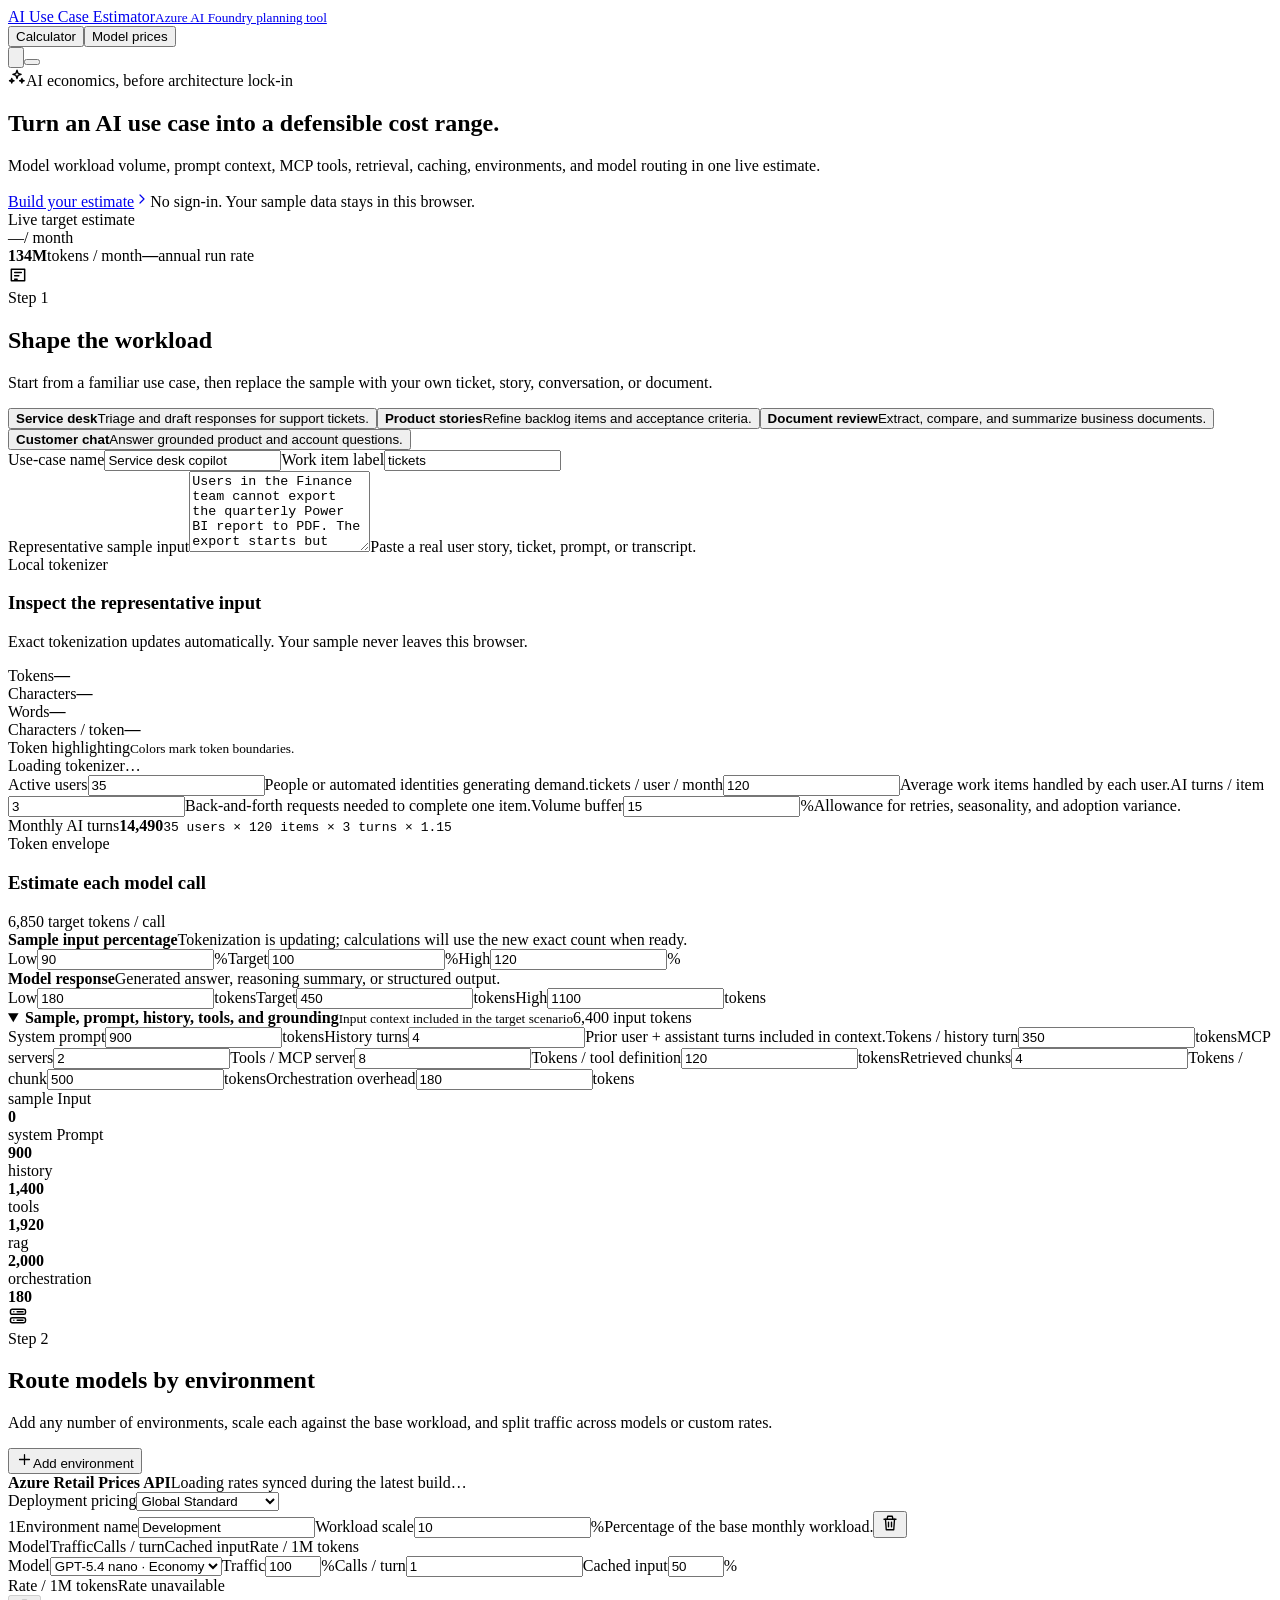
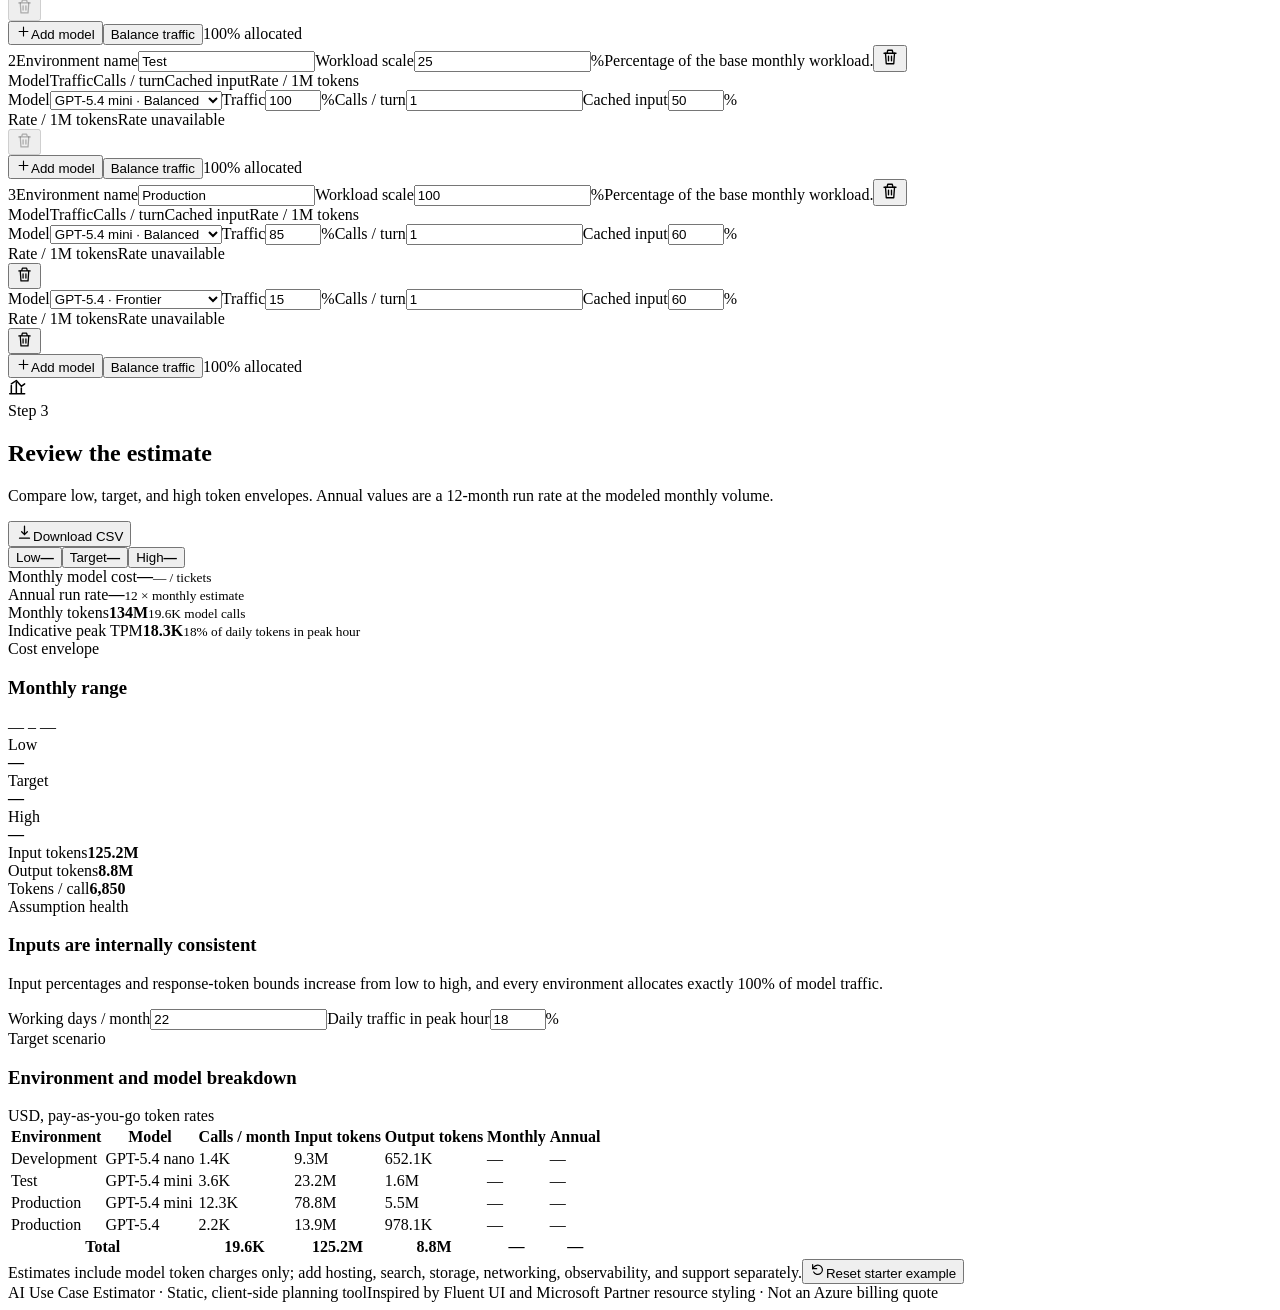
==== commit c0df089f: "Updates" ====
--- a/index.html
+++ b/index.html
@@ -1 +1 @@
-<!DOCTYPE html><html lang="en"><head><meta charSet="utf-8"/><meta name="viewport" content="width=device-width, initial-scale=1"/><link rel="stylesheet" href="/ai-use-case-calculator/_next/static/chunks/33bh2p8_a6jvr.css" data-precedence="next"/><link rel="preload" as="script" fetchPriority="low" href="/ai-use-case-calculator/_next/static/chunks/1jq4o6yq14o4c.js"/><script src="/ai-use-case-calculator/_next/static/chunks/29xjlvxbkm8yo.js" async=""></script><script src="/ai-use-case-calculator/_next/static/chunks/3rxl-jt3pdxgx.js" async=""></script><script src="/ai-use-case-calculator/_next/static/chunks/turbopack-0fb0_-l11cisv.js" async=""></script><script src="/ai-use-case-calculator/_next/static/chunks/158myu8e_yme3.js" async=""></script><script src="/ai-use-case-calculator/_next/static/chunks/3gnl0bp1_09qk.js" async=""></script><script src="/ai-use-case-calculator/_next/static/chunks/3hjbin0kltgub.js" async=""></script><title>AI Use Case Cost &amp; Token Estimator</title><meta name="description" content="Plan Azure AI Foundry token consumption and model cost across workloads, environments, and model routes."/><link rel="icon" href="/ai-use-case-calculator/icon.svg?icon.0jwttrbso-vzg.svg" sizes="any" type="image/svg+xml"/><script>(function(){try{var t=localStorage.getItem('ai-cost-calculator-theme');if(t!=='light'&&t!=='dark'){t=window.matchMedia('(prefers-color-scheme: dark)').matches?'dark':'light';}document.documentElement.setAttribute('data-theme',t);}catch(e){}})();</script><script src="/ai-use-case-calculator/_next/static/chunks/0cz1d0mv5g_q7.js" noModule=""></script></head><body><div hidden=""><!--$--><!--/$--></div><div class="page"><header class="topbar"><div class="shell topbar-inner"><a class="brand" href="#top"><span class="ms-logo" aria-hidden="true"><span></span><span></span><span></span><span></span></span><span class="brand-text">AI Use Case Estimator<small>Azure AI Foundry planning tool</small></span></a><div class="topbar-actions"><nav id="primary-navigation" class="topbar-nav" aria-label="Calculator sections"><a href="#workload">Workload</a><a href="#environments">Environments</a><a href="#estimate">Estimate</a><a href="#pricing">Model prices</a></nav><button type="button" class="icon-button theme-toggle" aria-label="Switch to dark theme" title="Switch to dark theme"><svg viewBox="0 0 24 24" fill="none" aria-hidden="true"><path d="M20 14.2A8 8 0 1 1 9.8 4 6.4 6.4 0 0 0 20 14.2Z" fill="currentColor"></path></svg></button><button type="button" class="nav-toggle" aria-label="Open menu" aria-expanded="false" aria-controls="primary-navigation"><span></span><span></span><span></span></button></div></div></header><section class="hero" id="top"><div class="shell hero-grid"><div class="hero-copy"><span class="hero-kicker"><svg width="18" height="18" viewBox="0 0 24 24" fill="none" stroke="currentColor" stroke-width="1.8" stroke-linecap="round" stroke-linejoin="round" aria-hidden="true"><path d="m12 3 1.4 4.1L17.5 8.5l-4.1 1.4L12 14l-1.4-4.1-4.1-1.4 4.1-1.4L12 3Z"></path><path d="m18.5 14 .7 2.3 2.3.7-2.3.7-.7 2.3-.7-2.3-2.3-.7 2.3-.7.7-2.3Z"></path><path d="m5 14 .8 2.2L8 17l-2.2.8L5 20l-.8-2.2L2 17l2.2-.8L5 14Z"></path></svg>AI economics, before architecture lock-in</span><h1>Turn an AI use case into a defensible cost range.</h1><p>Model workload volume, prompt context, MCP tools, retrieval, caching, environments, and model routing in one live estimate.</p><div class="hero-actions"><a class="btn btn-primary" href="#workload">Build your estimate<svg width="16" height="16" viewBox="0 0 24 24" fill="none" stroke="currentColor" stroke-width="1.8" stroke-linecap="round" stroke-linejoin="round" aria-hidden="true"><path d="m9 18 6-6-6-6"></path></svg></a><span class="privacy-note">No sign-in. Your sample data stays in this browser.</span></div></div><div class="hero-estimate" aria-live="polite"><div class="hero-estimate-label"><span class="live-dot"></span>Live expected estimate</div><div class="hero-cost">—<span>/ month</span></div><div class="hero-metrics"><span><strong>139.5M</strong>tokens / month</span><span><strong>—</strong>annual run rate</span></div></div></div></section><main class="calculator-shell"><section class="calculator-section" id="workload"><div class="section-heading"><span class="section-heading-icon"><svg width="20" height="20" viewBox="0 0 24 24" fill="none" stroke="currentColor" stroke-width="1.8" stroke-linecap="round" stroke-linejoin="round" aria-hidden="true"><path d="M4 5h16v14H4z"></path><path d="M8 9h8M8 13h5M8 17h3"></path></svg></span><div><span class="eyebrow">Step 1</span><h2>Shape the workload</h2><p>Start from a familiar use case, then replace the sample with your own ticket, story, conversation, or document.</p></div></div><div class="preset-grid" aria-label="Use-case presets"><button type="button" class="preset-card"><strong>Service desk</strong><span>Triage and draft responses for support tickets.</span></button><button type="button" class="preset-card"><strong>Product stories</strong><span>Refine backlog items and acceptance criteria.</span></button><button type="button" class="preset-card"><strong>Document review</strong><span>Extract, compare, and summarize business documents.</span></button><button type="button" class="preset-card"><strong>Customer chat</strong><span>Answer grounded product and account questions.</span></button></div><div class="panel workload-panel"><div class="field-grid two-columns"><label class="field"><span class="field-label">Use-case name</span><input type="text" value="Service desk copilot"/></label><label class="field"><span class="field-label">Work item label</span><input type="text" placeholder="tickets, stories, chats" value="tickets"/></label></div><label class="field sample-field"><span class="field-label">Representative sample input</span><textarea rows="5">Users in the Finance team cannot export the quarterly Power BI report to PDF. The export starts but fails after about 30 seconds with an unknown error. This began after the workspace was moved to Premium capacity. Summarize the issue, propose troubleshooting steps, and draft a response to the requester.</textarea><span class="field-help">Paste a real user story, ticket, prompt, or transcript.</span></label><section class="tokenizer-card" aria-labelledby="tokenizer-heading" aria-busy="true"><div class="tokenizer-toolbar"><div><span class="eyebrow">Model-aware BPE tokenizer</span><h3 id="tokenizer-heading">Inspect the representative input</h3><p>Exact, local tokenization. Your sample never leaves this browser.</p></div><label class="tokenizer-model-field"><span>Tokenizer model</span><select id="tokenizer-model" name="tokenizer-model"><option value="gpt-5.5-chat">GPT-5.5 chat</option><option value="gpt-5.4">GPT-5.4</option><option value="gpt-5.4-mini" selected="">GPT-5.4 mini</option><option value="gpt-5.4-nano">GPT-5.4 nano</option><option value="gpt-5.2">GPT-5.2</option><option value="gpt-5.1">GPT-5.1</option><option value="gpt-5-mini">GPT-5 mini</option><option value="gpt-4.1">GPT-4.1</option><option value="gpt-4.1-mini">GPT-4.1 mini</option><option value="gpt-4.1-nano">GPT-4.1 nano</option><option value="gpt-4o">GPT-4o</option><option value="gpt-4o-mini">GPT-4o mini</option><option value="o3">o3</option><option value="o4-mini">o4-mini</option><option value="gpt-4-legacy">GPT-4 (legacy)</option><option value="gpt-3.5-turbo-legacy">GPT-3.5 Turbo (legacy)</option></select><small>Encoding: <code>o200k_base</code></small></label></div><div class="tokenizer-metrics" aria-live="polite"><div><span>Tokens</span><strong>—</strong></div><div><span>Characters</span><strong>—</strong></div><div><span>Words</span><strong>—</strong></div><div><span>UTF-8 bytes</span><strong>—</strong></div><div><span>Characters / token</span><strong>—</strong></div></div><div class="tokenizer-preview-shell"><div class="tokenizer-preview-heading"><span>Token highlighting</span><small>Select a color block to inspect its token ID and bytes.</small></div><div class="tokenizer-preview" role="listbox" tabindex="0" aria-orientation="horizontal" aria-label="Tokenized text. Use left and right arrow keys to inspect tokens."><span class="tokenizer-loading">Loading tokenizer…</span></div></div><div class="tokenizer-apply-row"><p>Apply an 80% / exact / 125% planning range from this sample:<!-- --> <strong>0<!-- --> /<!-- --> <!-- -->0<!-- --> /<!-- --> <!-- -->0</strong></p><button type="button" class="btn btn-secondary" disabled=""><svg width="16" height="16" viewBox="0 0 24 24" fill="none" stroke="currentColor" stroke-width="1.8" stroke-linecap="round" stroke-linejoin="round" aria-hidden="true"><path d="m12 3 1.4 4.1L17.5 8.5l-4.1 1.4L12 14l-1.4-4.1-4.1-1.4 4.1-1.4L12 3Z"></path><path d="m18.5 14 .7 2.3 2.3.7-2.3.7-.7 2.3-.7-2.3-2.3-.7 2.3-.7.7-2.3Z"></path><path d="m5 14 .8 2.2L8 17l-2.2.8L5 20l-.8-2.2L2 17l2.2-.8L5 14Z"></path></svg>Apply token range</button></div></section><div class="field-grid volume-grid"><label class="field" for="_R_1hj9btb_"><span class="field-label">Active users</span><span class="input-with-suffix"><input id="_R_1hj9btb_" type="number" min="0" step="1" aria-describedby="_R_1hj9btb_-help" value="35"/></span><span class="field-help" id="_R_1hj9btb_-help">People or automated identities generating demand.</span></label><label class="field" for="_R_2hj9btb_"><span class="field-label">tickets / user / month</span><span class="input-with-suffix"><input id="_R_2hj9btb_" type="number" min="0" step="1" aria-describedby="_R_2hj9btb_-help" value="120"/></span><span class="field-help" id="_R_2hj9btb_-help">Average work items handled by each user.</span></label><label class="field" for="_R_3hj9btb_"><span class="field-label">AI turns / item</span><span class="input-with-suffix"><input id="_R_3hj9btb_" type="number" min="0" step="0.1" aria-describedby="_R_3hj9btb_-help" value="3"/></span><span class="field-help" id="_R_3hj9btb_-help">Back-and-forth requests needed to complete one item.</span></label><label class="field" for="_R_4hj9btb_"><span class="field-label">Volume buffer</span><span class="input-with-suffix"><input id="_R_4hj9btb_" type="number" min="0" step="1" aria-describedby="_R_4hj9btb_-help" value="15"/><span class="input-suffix">%</span></span><span class="field-help" id="_R_4hj9btb_-help">Allowance for retries, seasonality, and adoption variance.</span></label></div><div class="formula-strip"><span>Monthly AI turns</span><strong>14,490</strong><code>35<!-- --> users ×<!-- --> <!-- -->120<!-- --> items ×<!-- --> <!-- -->3<!-- --> turns ×<!-- --> <!-- -->1.15</code></div></div><div class="panel token-panel"><div class="panel-title-row"><div><span class="eyebrow">Token envelope</span><h3>Estimate each model call</h3></div><span class="total-token-badge">7,130<!-- --> <!-- -->expected tokens / call</span></div><div class="range-editor"><div class="range-editor-copy"><strong>User input</strong><span>Ticket, story, chat message, or instruction sent on each turn.</span></div><div class="range-fields"><label class="field field-compact" for="_R_6a39btb_"><span class="field-label">Low</span><span class="input-with-suffix"><input id="_R_6a39btb_" type="number" min="0" step="1" value="120"/><span class="input-suffix">tokens</span></span></label><label class="field field-compact" for="_R_aa39btb_"><span class="field-label">Expected</span><span class="input-with-suffix"><input id="_R_aa39btb_" type="number" min="0" step="1" value="280"/><span class="input-suffix">tokens</span></span></label><label class="field field-compact" for="_R_ea39btb_"><span class="field-label">High</span><span class="input-with-suffix"><input id="_R_ea39btb_" type="number" min="0" step="1" value="650"/><span class="input-suffix">tokens</span></span></label></div></div><div class="range-editor"><div class="range-editor-copy"><strong>Model response</strong><span>Generated answer, reasoning summary, or structured output.</span></div><div class="range-fields"><label class="field field-compact" for="_R_6e39btb_"><span class="field-label">Low</span><span class="input-with-suffix"><input id="_R_6e39btb_" type="number" min="0" step="1" value="180"/><span class="input-suffix">tokens</span></span></label><label class="field field-compact" for="_R_ae39btb_"><span class="field-label">Expected</span><span class="input-with-suffix"><input id="_R_ae39btb_" type="number" min="0" step="1" value="450"/><span class="input-suffix">tokens</span></span></label><label class="field field-compact" for="_R_ee39btb_"><span class="field-label">High</span><span class="input-with-suffix"><input id="_R_ee39btb_" type="number" min="0" step="1" value="1100"/><span class="input-suffix">tokens</span></span></label></div></div><details class="advanced-card" open=""><summary><span><strong>Prompt, history, tools, and grounding</strong><small>Fixed input context added to every model call</small></span><span class="summary-total">6,680<!-- --> input tokens</span></summary><div class="advanced-content"><div class="field-grid advanced-grid"><label class="field" for="_R_mi39btb_"><span class="field-label">System prompt</span><span class="input-with-suffix"><input id="_R_mi39btb_" type="number" min="0" step="1" value="900"/><span class="input-suffix">tokens</span></span></label><label class="field" for="_R_16i39btb_"><span class="field-label">History turns</span><span class="input-with-suffix"><input id="_R_16i39btb_" type="number" min="0" step="1" aria-describedby="_R_16i39btb_-help" value="4"/></span><span class="field-help" id="_R_16i39btb_-help">Prior user + assistant turns included in context.</span></label><label class="field" for="_R_1mi39btb_"><span class="field-label">Tokens / history turn</span><span class="input-with-suffix"><input id="_R_1mi39btb_" type="number" min="0" step="1" value="350"/><span class="input-suffix">tokens</span></span></label><label class="field" for="_R_26i39btb_"><span class="field-label">MCP servers</span><span class="input-with-suffix"><input id="_R_26i39btb_" type="number" min="0" step="1" value="2"/></span></label><label class="field" for="_R_2mi39btb_"><span class="field-label">Tools / MCP server</span><span class="input-with-suffix"><input id="_R_2mi39btb_" type="number" min="0" step="1" value="8"/></span></label><label class="field" for="_R_36i39btb_"><span class="field-label">Tokens / tool definition</span><span class="input-with-suffix"><input id="_R_36i39btb_" type="number" min="0" step="1" value="120"/><span class="input-suffix">tokens</span></span></label><label class="field" for="_R_3mi39btb_"><span class="field-label">Retrieved chunks</span><span class="input-with-suffix"><input id="_R_3mi39btb_" type="number" min="0" step="1" value="4"/></span></label><label class="field" for="_R_46i39btb_"><span class="field-label">Tokens / chunk</span><span class="input-with-suffix"><input id="_R_46i39btb_" type="number" min="0" step="1" value="500"/><span class="input-suffix">tokens</span></span></label><label class="field" for="_R_4mi39btb_"><span class="field-label">Orchestration overhead</span><span class="input-with-suffix"><input id="_R_4mi39btb_" type="number" min="0" step="1" value="180"/><span class="input-suffix">tokens</span></span></label></div><div class="anatomy"><div class="anatomy-row"><span>user Message</span><div class="anatomy-track"><span style="width:4.191616766467066%"></span></div><strong>280</strong></div><div class="anatomy-row"><span>system Prompt</span><div class="anatomy-track"><span style="width:13.47305389221557%"></span></div><strong>900</strong></div><div class="anatomy-row"><span>history</span><div class="anatomy-track"><span style="width:20.958083832335326%"></span></div><strong>1,400</strong></div><div class="anatomy-row"><span>tools</span><div class="anatomy-track"><span style="width:28.74251497005988%"></span></div><strong>1,920</strong></div><div class="anatomy-row"><span>rag</span><div class="anatomy-track"><span style="width:29.94011976047904%"></span></div><strong>2,000</strong></div><div class="anatomy-row"><span>orchestration</span><div class="anatomy-track"><span style="width:2.694610778443114%"></span></div><strong>180</strong></div></div></div></details></div></section><section class="calculator-section" id="environments"><div class="section-heading-actions"><div class="section-heading"><span class="section-heading-icon"><svg width="20" height="20" viewBox="0 0 24 24" fill="none" stroke="currentColor" stroke-width="1.8" stroke-linecap="round" stroke-linejoin="round" aria-hidden="true"><rect x="3" y="4" width="18" height="6" rx="2"></rect><rect x="3" y="14" width="18" height="6" rx="2"></rect><path d="M7 7h.01M7 17h.01M11 7h7M11 17h7"></path></svg></span><div><span class="eyebrow">Step 2</span><h2>Route models by environment</h2><p>Add any number of environments, scale each against the base workload, and split traffic across models or custom rates.</p></div></div><button type="button" class="btn btn-secondary"><svg width="17" height="17" viewBox="0 0 24 24" fill="none" stroke="currentColor" stroke-width="1.8" stroke-linecap="round" stroke-linejoin="round" aria-hidden="true"><path d="M12 5v14M5 12h14"></path></svg>Add environment</button></div><div class="live-pricing-strip is-loading" aria-live="polite"><div class="live-pricing-copy"><span class="live-dot" aria-hidden="true"></span><div><strong>Azure Retail Prices API</strong><span>Loading rates synced during the latest build…</span></div></div><label class="pricing-deployment-field"><span>Deployment pricing</span><select name="pricing-deployment"><option value="global" selected="">Global Standard</option><option value="data-zone">Data Zone Standard</option><option value="regional">Regional Standard</option></select></label></div><div class="environment-list"><article class="environment-card"><div class="environment-header"><span class="environment-index">1</span><label class="environment-name"><span>Environment name</span><input type="text" value="Development"/></label><label class="field field-compact" for="_R_3bl9btb_"><span class="field-label">Workload scale</span><span class="input-with-suffix"><input id="_R_3bl9btb_" type="number" min="0" step="1" aria-describedby="_R_3bl9btb_-help" value="10"/><span class="input-suffix">%</span></span><span class="field-help" id="_R_3bl9btb_-help">Percentage of the base monthly workload.</span></label><button type="button" class="icon-button danger-button" aria-label="Remove Development" title="Remove environment"><svg width="18" height="18" viewBox="0 0 24 24" fill="none" stroke="currentColor" stroke-width="1.8" stroke-linecap="round" stroke-linejoin="round" aria-hidden="true"><path d="M4 7h16M9 3h6l1 4H8l1-4Z"></path><path d="m6 7 1 14h10l1-14M10 11v6M14 11v6"></path></svg></button></div><div class="model-list"><div class="model-list-head" aria-hidden="true"><span>Model</span><span>Traffic</span><span>Calls / turn</span><span>Cached input</span><span>Rate / 1M tokens</span><span></span></div><div class="model-row"><label class="field model-select"><span class="mobile-field-label">Model</span><select><option value="gpt-5.5-chat">GPT-5.5 chat<!-- --> · <!-- -->Frontier</option><option value="gpt-5.4">GPT-5.4<!-- --> · <!-- -->Frontier</option><option value="gpt-5.4-mini">GPT-5.4 mini<!-- --> · <!-- -->Balanced</option><option value="gpt-5.4-nano" selected="">GPT-5.4 nano<!-- --> · <!-- -->Economy</option><option value="gpt-5.2">GPT-5.2<!-- --> · <!-- -->Frontier</option><option value="gpt-5.1">GPT-5.1<!-- --> · <!-- -->Frontier</option><option value="gpt-5-mini">GPT-5 mini<!-- --> · <!-- -->Balanced</option><option value="gpt-4.1">GPT-4.1<!-- --> · <!-- -->Frontier</option><option value="gpt-4.1-mini">GPT-4.1 mini<!-- --> · <!-- -->Balanced</option><option value="gpt-4.1-nano">GPT-4.1 nano<!-- --> · <!-- -->Economy</option><option value="gpt-4o">GPT-4o<!-- --> · <!-- -->Multimodal</option><option value="gpt-4o-mini">GPT-4o mini<!-- --> · <!-- -->Multimodal</option><option value="o3">o3<!-- --> · <!-- -->Reasoning</option><option value="o4-mini">o4-mini<!-- --> · <!-- -->Reasoning</option><option value="custom">Custom rate…</option></select></label><label class="field field-compact" for="_R_mjl9btb_"><span class="field-label">Traffic</span><span class="input-with-suffix"><input id="_R_mjl9btb_" type="number" min="0" max="100" step="1" value="100"/><span class="input-suffix">%</span></span></label><label class="field field-compact" for="_R_ujl9btb_"><span class="field-label">Calls / turn</span><span class="input-with-suffix"><input id="_R_ujl9btb_" type="number" min="0" step="0.1" value="1"/></span></label><label class="field field-compact" for="_R_16jl9btb_"><span class="field-label">Cached input</span><span class="input-with-suffix"><input id="_R_16jl9btb_" type="number" min="0" max="100" step="1" value="50"/><span class="input-suffix">%</span></span></label><div class="rate-summary"><span class="mobile-field-label">Rate / 1M tokens</span><span class="rate-unavailable">Rate unavailable</span></div><button type="button" class="icon-button danger-button" disabled="" aria-label="Remove GPT-5.4 nano" title="Remove model"><svg width="17" height="17" viewBox="0 0 24 24" fill="none" stroke="currentColor" stroke-width="1.8" stroke-linecap="round" stroke-linejoin="round" aria-hidden="true"><path d="M4 7h16M9 3h6l1 4H8l1-4Z"></path><path d="m6 7 1 14h10l1-14M10 11v6M14 11v6"></path></svg></button></div></div><div class="environment-footer"><button type="button" class="text-button"><svg width="15" height="15" viewBox="0 0 24 24" fill="none" stroke="currentColor" stroke-width="1.8" stroke-linecap="round" stroke-linejoin="round" aria-hidden="true"><path d="M12 5v14M5 12h14"></path></svg>Add model</button><button type="button" class="text-button">Balance traffic</button><span class="traffic-total is-valid">100%<!-- --> allocated</span></div></article><article class="environment-card"><div class="environment-header"><span class="environment-index">2</span><label class="environment-name"><span>Environment name</span><input type="text" value="Test"/></label><label class="field field-compact" for="_R_3dl9btb_"><span class="field-label">Workload scale</span><span class="input-with-suffix"><input id="_R_3dl9btb_" type="number" min="0" step="1" aria-describedby="_R_3dl9btb_-help" value="25"/><span class="input-suffix">%</span></span><span class="field-help" id="_R_3dl9btb_-help">Percentage of the base monthly workload.</span></label><button type="button" class="icon-button danger-button" aria-label="Remove Test" title="Remove environment"><svg width="18" height="18" viewBox="0 0 24 24" fill="none" stroke="currentColor" stroke-width="1.8" stroke-linecap="round" stroke-linejoin="round" aria-hidden="true"><path d="M4 7h16M9 3h6l1 4H8l1-4Z"></path><path d="m6 7 1 14h10l1-14M10 11v6M14 11v6"></path></svg></button></div><div class="model-list"><div class="model-list-head" aria-hidden="true"><span>Model</span><span>Traffic</span><span>Calls / turn</span><span>Cached input</span><span>Rate / 1M tokens</span><span></span></div><div class="model-row"><label class="field model-select"><span class="mobile-field-label">Model</span><select><option value="gpt-5.5-chat">GPT-5.5 chat<!-- --> · <!-- -->Frontier</option><option value="gpt-5.4">GPT-5.4<!-- --> · <!-- -->Frontier</option><option value="gpt-5.4-mini" selected="">GPT-5.4 mini<!-- --> · <!-- -->Balanced</option><option value="gpt-5.4-nano">GPT-5.4 nano<!-- --> · <!-- -->Economy</option><option value="gpt-5.2">GPT-5.2<!-- --> · <!-- -->Frontier</option><option value="gpt-5.1">GPT-5.1<!-- --> · <!-- -->Frontier</option><option value="gpt-5-mini">GPT-5 mini<!-- --> · <!-- -->Balanced</option><option value="gpt-4.1">GPT-4.1<!-- --> · <!-- -->Frontier</option><option value="gpt-4.1-mini">GPT-4.1 mini<!-- --> · <!-- -->Balanced</option><option value="gpt-4.1-nano">GPT-4.1 nano<!-- --> · <!-- -->Economy</option><option value="gpt-4o">GPT-4o<!-- --> · <!-- -->Multimodal</option><option value="gpt-4o-mini">GPT-4o mini<!-- --> · <!-- -->Multimodal</option><option value="o3">o3<!-- --> · <!-- -->Reasoning</option><option value="o4-mini">o4-mini<!-- --> · <!-- -->Reasoning</option><option value="custom">Custom rate…</option></select></label><label class="field field-compact" for="_R_mll9btb_"><span class="field-label">Traffic</span><span class="input-with-suffix"><input id="_R_mll9btb_" type="number" min="0" max="100" step="1" value="100"/><span class="input-suffix">%</span></span></label><label class="field field-compact" for="_R_ull9btb_"><span class="field-label">Calls / turn</span><span class="input-with-suffix"><input id="_R_ull9btb_" type="number" min="0" step="0.1" value="1"/></span></label><label class="field field-compact" for="_R_16ll9btb_"><span class="field-label">Cached input</span><span class="input-with-suffix"><input id="_R_16ll9btb_" type="number" min="0" max="100" step="1" value="50"/><span class="input-suffix">%</span></span></label><div class="rate-summary"><span class="mobile-field-label">Rate / 1M tokens</span><span class="rate-unavailable">Rate unavailable</span></div><button type="button" class="icon-button danger-button" disabled="" aria-label="Remove GPT-5.4 mini" title="Remove model"><svg width="17" height="17" viewBox="0 0 24 24" fill="none" stroke="currentColor" stroke-width="1.8" stroke-linecap="round" stroke-linejoin="round" aria-hidden="true"><path d="M4 7h16M9 3h6l1 4H8l1-4Z"></path><path d="m6 7 1 14h10l1-14M10 11v6M14 11v6"></path></svg></button></div></div><div class="environment-footer"><button type="button" class="text-button"><svg width="15" height="15" viewBox="0 0 24 24" fill="none" stroke="currentColor" stroke-width="1.8" stroke-linecap="round" stroke-linejoin="round" aria-hidden="true"><path d="M12 5v14M5 12h14"></path></svg>Add model</button><button type="button" class="text-button">Balance traffic</button><span class="traffic-total is-valid">100%<!-- --> allocated</span></div></article><article class="environment-card"><div class="environment-header"><span class="environment-index">3</span><label class="environment-name"><span>Environment name</span><input type="text" value="Production"/></label><label class="field field-compact" for="_R_3fl9btb_"><span class="field-label">Workload scale</span><span class="input-with-suffix"><input id="_R_3fl9btb_" type="number" min="0" step="1" aria-describedby="_R_3fl9btb_-help" value="100"/><span class="input-suffix">%</span></span><span class="field-help" id="_R_3fl9btb_-help">Percentage of the base monthly workload.</span></label><button type="button" class="icon-button danger-button" aria-label="Remove Production" title="Remove environment"><svg width="18" height="18" viewBox="0 0 24 24" fill="none" stroke="currentColor" stroke-width="1.8" stroke-linecap="round" stroke-linejoin="round" aria-hidden="true"><path d="M4 7h16M9 3h6l1 4H8l1-4Z"></path><path d="m6 7 1 14h10l1-14M10 11v6M14 11v6"></path></svg></button></div><div class="model-list"><div class="model-list-head" aria-hidden="true"><span>Model</span><span>Traffic</span><span>Calls / turn</span><span>Cached input</span><span>Rate / 1M tokens</span><span></span></div><div class="model-row"><label class="field model-select"><span class="mobile-field-label">Model</span><select><option value="gpt-5.5-chat">GPT-5.5 chat<!-- --> · <!-- -->Frontier</option><option value="gpt-5.4">GPT-5.4<!-- --> · <!-- -->Frontier</option><option value="gpt-5.4-mini" selected="">GPT-5.4 mini<!-- --> · <!-- -->Balanced</option><option value="gpt-5.4-nano">GPT-5.4 nano<!-- --> · <!-- -->Economy</option><option value="gpt-5.2">GPT-5.2<!-- --> · <!-- -->Frontier</option><option value="gpt-5.1">GPT-5.1<!-- --> · <!-- -->Frontier</option><option value="gpt-5-mini">GPT-5 mini<!-- --> · <!-- -->Balanced</option><option value="gpt-4.1">GPT-4.1<!-- --> · <!-- -->Frontier</option><option value="gpt-4.1-mini">GPT-4.1 mini<!-- --> · <!-- -->Balanced</option><option value="gpt-4.1-nano">GPT-4.1 nano<!-- --> · <!-- -->Economy</option><option value="gpt-4o">GPT-4o<!-- --> · <!-- -->Multimodal</option><option value="gpt-4o-mini">GPT-4o mini<!-- --> · <!-- -->Multimodal</option><option value="o3">o3<!-- --> · <!-- -->Reasoning</option><option value="o4-mini">o4-mini<!-- --> · <!-- -->Reasoning</option><option value="custom">Custom rate…</option></select></label><label class="field field-compact" for="_R_16nl9btb_"><span class="field-label">Traffic</span><span class="input-with-suffix"><input id="_R_16nl9btb_" type="number" min="0" max="100" step="1" value="85"/><span class="input-suffix">%</span></span></label><label class="field field-compact" for="_R_1mnl9btb_"><span class="field-label">Calls / turn</span><span class="input-with-suffix"><input id="_R_1mnl9btb_" type="number" min="0" step="0.1" value="1"/></span></label><label class="field field-compact" for="_R_26nl9btb_"><span class="field-label">Cached input</span><span class="input-with-suffix"><input id="_R_26nl9btb_" type="number" min="0" max="100" step="1" value="60"/><span class="input-suffix">%</span></span></label><div class="rate-summary"><span class="mobile-field-label">Rate / 1M tokens</span><span class="rate-unavailable">Rate unavailable</span></div><button type="button" class="icon-button danger-button" aria-label="Remove GPT-5.4 mini" title="Remove model"><svg width="17" height="17" viewBox="0 0 24 24" fill="none" stroke="currentColor" stroke-width="1.8" stroke-linecap="round" stroke-linejoin="round" aria-hidden="true"><path d="M4 7h16M9 3h6l1 4H8l1-4Z"></path><path d="m6 7 1 14h10l1-14M10 11v6M14 11v6"></path></svg></button></div><div class="model-row"><label class="field model-select"><span class="mobile-field-label">Model</span><select><option value="gpt-5.5-chat">GPT-5.5 chat<!-- --> · <!-- -->Frontier</option><option value="gpt-5.4" selected="">GPT-5.4<!-- --> · <!-- -->Frontier</option><option value="gpt-5.4-mini">GPT-5.4 mini<!-- --> · <!-- -->Balanced</option><option value="gpt-5.4-nano">GPT-5.4 nano<!-- --> · <!-- -->Economy</option><option value="gpt-5.2">GPT-5.2<!-- --> · <!-- -->Frontier</option><option value="gpt-5.1">GPT-5.1<!-- --> · <!-- -->Frontier</option><option value="gpt-5-mini">GPT-5 mini<!-- --> · <!-- -->Balanced</option><option value="gpt-4.1">GPT-4.1<!-- --> · <!-- -->Frontier</option><option value="gpt-4.1-mini">GPT-4.1 mini<!-- --> · <!-- -->Balanced</option><option value="gpt-4.1-nano">GPT-4.1 nano<!-- --> · <!-- -->Economy</option><option value="gpt-4o">GPT-4o<!-- --> · <!-- -->Multimodal</option><option value="gpt-4o-mini">GPT-4o mini<!-- --> · <!-- -->Multimodal</option><option value="o3">o3<!-- --> · <!-- -->Reasoning</option><option value="o4-mini">o4-mini<!-- --> · <!-- -->Reasoning</option><option value="custom">Custom rate…</option></select></label><label class="field field-compact" for="_R_1anl9btb_"><span class="field-label">Traffic</span><span class="input-with-suffix"><input id="_R_1anl9btb_" type="number" min="0" max="100" step="1" value="15"/><span class="input-suffix">%</span></span></label><label class="field field-compact" for="_R_1qnl9btb_"><span class="field-label">Calls / turn</span><span class="input-with-suffix"><input id="_R_1qnl9btb_" type="number" min="0" step="0.1" value="1"/></span></label><label class="field field-compact" for="_R_2anl9btb_"><span class="field-label">Cached input</span><span class="input-with-suffix"><input id="_R_2anl9btb_" type="number" min="0" max="100" step="1" value="60"/><span class="input-suffix">%</span></span></label><div class="rate-summary"><span class="mobile-field-label">Rate / 1M tokens</span><span class="rate-unavailable">Rate unavailable</span></div><button type="button" class="icon-button danger-button" aria-label="Remove GPT-5.4" title="Remove model"><svg width="17" height="17" viewBox="0 0 24 24" fill="none" stroke="currentColor" stroke-width="1.8" stroke-linecap="round" stroke-linejoin="round" aria-hidden="true"><path d="M4 7h16M9 3h6l1 4H8l1-4Z"></path><path d="m6 7 1 14h10l1-14M10 11v6M14 11v6"></path></svg></button></div></div><div class="environment-footer"><button type="button" class="text-button"><svg width="15" height="15" viewBox="0 0 24 24" fill="none" stroke="currentColor" stroke-width="1.8" stroke-linecap="round" stroke-linejoin="round" aria-hidden="true"><path d="M12 5v14M5 12h14"></path></svg>Add model</button><button type="button" class="text-button">Balance traffic</button><span class="traffic-total is-valid">100%<!-- --> allocated</span></div></article></div></section><section class="calculator-section estimate-section" id="estimate"><div class="section-heading-actions"><div class="section-heading"><span class="section-heading-icon"><svg width="20" height="20" viewBox="0 0 24 24" fill="none" stroke="currentColor" stroke-width="1.8" stroke-linecap="round" stroke-linejoin="round" aria-hidden="true"><path d="M4 19V9m6 10V5m6 14v-7m4 7H2"></path><path d="m4 7 6-4 6 7 4-3"></path></svg></span><div><span class="eyebrow">Step 3</span><h2>Review the estimate</h2><p>Compare low, expected, and high token envelopes. Annual values are a 12-month run rate at the modeled monthly volume.</p></div></div><button type="button" class="btn btn-secondary"><svg width="17" height="17" viewBox="0 0 24 24" fill="none" stroke="currentColor" stroke-width="1.8" stroke-linecap="round" stroke-linejoin="round" aria-hidden="true"><path d="M12 3v12m0 0 4-4m-4 4-4-4"></path><path d="M5 20h14"></path></svg>Download CSV</button></div><div class="scenario-toggle" aria-label="Estimate scenario"><button type="button" aria-pressed="false">Low<strong>—</strong></button><button type="button" class="is-active" aria-pressed="true">Expected<strong>—</strong></button><button type="button" aria-pressed="false">High<strong>—</strong></button></div><div class="metric-grid" aria-live="polite"><div class="metric-card is-primary"><span>Monthly model cost</span><strong>—</strong><small>—<!-- --> <!-- -->/<!-- --> <!-- -->tickets</small></div><div class="metric-card"><span>Annual run rate</span><strong>—</strong><small>12 × monthly estimate</small></div><div class="metric-card"><span>Monthly tokens</span><strong>139.5M</strong><small>19.6K<!-- --> model calls</small></div><div class="metric-card"><span>Indicative peak TPM</span><strong>19K</strong><small>18<!-- -->% of daily tokens in peak hour</small></div></div><div class="estimate-layout"><div class="panel range-panel"><div class="panel-title-row"><div><span class="eyebrow">Cost envelope</span><h3>Monthly range</h3></div><span class="range-spread">—<!-- --> <!-- -->–<!-- --> <!-- -->—</span></div><div class="range-chart"><div class="range-chart-row"><span>Low</span><div class="range-chart-track"><span class="range-chart-bar is-low" style="width:0%"></span></div><strong>—</strong></div><div class="range-chart-row"><span>Expected</span><div class="range-chart-track"><span class="range-chart-bar is-expected" style="width:0%"></span></div><strong>—</strong></div><div class="range-chart-row"><span>High</span><div class="range-chart-track"><span class="range-chart-bar is-high" style="width:0%"></span></div><strong>—</strong></div></div><div class="token-split"><div><span>Input tokens</span><strong>130.7M</strong></div><div><span>Output tokens</span><strong>8.8M</strong></div><div><span>Tokens / call</span><strong>7,130</strong></div></div></div><aside class="assumption-card"><span class="eyebrow">Assumption health</span><h3>Inputs are internally consistent</h3><p>Token bounds increase from low to high and every environment allocates exactly 100% of model traffic.</p><div class="capacity-fields"><label class="field field-compact" for="_R_6a79btb_"><span class="field-label">Working days / month</span><span class="input-with-suffix"><input id="_R_6a79btb_" type="number" min="0" step="1" value="22"/></span></label><label class="field field-compact" for="_R_aa79btb_"><span class="field-label">Daily traffic in peak hour</span><span class="input-with-suffix"><input id="_R_aa79btb_" type="number" min="0" max="100" step="1" value="18"/><span class="input-suffix">%</span></span></label></div></aside></div><div class="panel breakdown-panel"><div class="panel-title-row"><div><span class="eyebrow">Expected<!-- --> scenario</span><h3>Environment and model breakdown</h3></div><span class="table-note">USD, pay-as-you-go token rates</span></div><div class="table-scroll"><table><thead><tr><th>Environment</th><th>Model</th><th class="numeric">Calls / month</th><th class="numeric">Input tokens</th><th class="numeric">Output tokens</th><th class="numeric">Monthly</th><th class="numeric">Annual</th></tr></thead><tbody><tr><td>Development</td><td>GPT-5.4 nano</td><td class="numeric">1.4K</td><td class="numeric">9.7M</td><td class="numeric">652.1K</td><td class="numeric">—</td><td class="numeric">—</td></tr><tr><td>Test</td><td>GPT-5.4 mini</td><td class="numeric">3.6K</td><td class="numeric">24.2M</td><td class="numeric">1.6M</td><td class="numeric">—</td><td class="numeric">—</td></tr><tr><td>Production</td><td>GPT-5.4 mini</td><td class="numeric">12.3K</td><td class="numeric">82.3M</td><td class="numeric">5.5M</td><td class="numeric">—</td><td class="numeric">—</td></tr><tr><td>Production</td><td>GPT-5.4</td><td class="numeric">2.2K</td><td class="numeric">14.5M</td><td class="numeric">978.1K</td><td class="numeric">—</td><td class="numeric">—</td></tr></tbody><tfoot><tr><th colSpan="2">Total</th><th class="numeric">19.6K</th><th class="numeric">130.7M</th><th class="numeric">8.8M</th><th class="numeric">—</th><th class="numeric">—</th></tr></tfoot></table></div></div></section><section class="calculator-section" id="pricing"><div class="section-heading"><span class="section-heading-icon"><svg width="20" height="20" viewBox="0 0 24 24" fill="none" stroke="currentColor" stroke-width="1.8" stroke-linecap="round" stroke-linejoin="round" aria-hidden="true"><path d="m12 3 1.4 4.1L17.5 8.5l-4.1 1.4L12 14l-1.4-4.1-4.1-1.4 4.1-1.4L12 3Z"></path><path d="m18.5 14 .7 2.3 2.3.7-2.3.7-.7 2.3-.7-2.3-2.3-.7 2.3-.7.7-2.3Z"></path><path d="m5 14 .8 2.2L8 17l-2.2.8L5 20l-.8-2.2L2 17l2.2-.8L5 14Z"></path></svg></span><div><span class="eyebrow">Reference</span><h2>Azure AI Foundry model prices</h2><p>Global Standard retail rates in USD per one million tokens, synced from Azure during the latest build. Use a custom rate for contract-specific pricing.</p></div></div><div class="pricing-callout"><div><strong>Loading published pricing…</strong><span>The manual build queries the public Retail Prices API because GitHub Pages cannot call it cross-origin. The Azure Pricing Calculator does not expose a supported application API.</span></div><div class="pricing-links"><a href="https://azure.microsoft.com/pricing/details/azure-openai/" target="_blank" rel="noreferrer">Azure pricing</a><a href="https://prices.azure.com/api/retail/prices?api-version=2023-01-01-preview" target="_blank" rel="noreferrer">Retail Prices API</a></div></div><div class="panel pricing-panel"><label class="price-search"><span>Find a model</span><input type="search" placeholder="Search GPT, reasoning, economy…" value=""/></label><div class="table-scroll"><table><thead><tr><th>Model</th><th>Family</th><th class="numeric">Input</th><th class="numeric">Cached input</th><th class="numeric">Output</th><th>Effective</th></tr></thead><tbody><tr><td><strong>GPT-5.5 chat</strong><small>OpenAI</small></td><td><span class="model-family">Frontier</span></td><td class="numeric">—</td><td class="numeric">—</td><td class="numeric">—</td><td>Unavailable</td></tr><tr><td><strong>GPT-5.4</strong><small>OpenAI</small></td><td><span class="model-family">Frontier</span></td><td class="numeric">—</td><td class="numeric">—</td><td class="numeric">—</td><td>Unavailable</td></tr><tr><td><strong>GPT-5.4 mini</strong><small>OpenAI</small></td><td><span class="model-family">Balanced</span></td><td class="numeric">—</td><td class="numeric">—</td><td class="numeric">—</td><td>Unavailable</td></tr><tr><td><strong>GPT-5.4 nano</strong><small>OpenAI</small></td><td><span class="model-family">Economy</span></td><td class="numeric">—</td><td class="numeric">—</td><td class="numeric">—</td><td>Unavailable</td></tr><tr><td><strong>GPT-5.2</strong><small>OpenAI</small></td><td><span class="model-family">Frontier</span></td><td class="numeric">—</td><td class="numeric">—</td><td class="numeric">—</td><td>Unavailable</td></tr><tr><td><strong>GPT-5.1</strong><small>OpenAI</small></td><td><span class="model-family">Frontier</span></td><td class="numeric">—</td><td class="numeric">—</td><td class="numeric">—</td><td>Unavailable</td></tr><tr><td><strong>GPT-5 mini</strong><small>OpenAI</small></td><td><span class="model-family">Balanced</span></td><td class="numeric">—</td><td class="numeric">—</td><td class="numeric">—</td><td>Unavailable</td></tr><tr><td><strong>GPT-4.1</strong><small>OpenAI</small></td><td><span class="model-family">Frontier</span></td><td class="numeric">—</td><td class="numeric">—</td><td class="numeric">—</td><td>Unavailable</td></tr><tr><td><strong>GPT-4.1 mini</strong><small>OpenAI</small></td><td><span class="model-family">Balanced</span></td><td class="numeric">—</td><td class="numeric">—</td><td class="numeric">—</td><td>Unavailable</td></tr><tr><td><strong>GPT-4.1 nano</strong><small>OpenAI</small></td><td><span class="model-family">Economy</span></td><td class="numeric">—</td><td class="numeric">—</td><td class="numeric">—</td><td>Unavailable</td></tr><tr><td><strong>GPT-4o</strong><small>OpenAI</small></td><td><span class="model-family">Multimodal</span></td><td class="numeric">—</td><td class="numeric">—</td><td class="numeric">—</td><td>Unavailable</td></tr><tr><td><strong>GPT-4o mini</strong><small>OpenAI</small></td><td><span class="model-family">Multimodal</span></td><td class="numeric">—</td><td class="numeric">—</td><td class="numeric">—</td><td>Unavailable</td></tr><tr><td><strong>o3</strong><small>OpenAI</small></td><td><span class="model-family">Reasoning</span></td><td class="numeric">—</td><td class="numeric">—</td><td class="numeric">—</td><td>Unavailable</td></tr><tr><td><strong>o4-mini</strong><small>OpenAI</small></td><td><span class="model-family">Reasoning</span></td><td class="numeric">—</td><td class="numeric">—</td><td class="numeric">—</td><td>Unavailable</td></tr></tbody></table></div></div></section><div class="reset-row"><span>Estimates include model token charges only; add hosting, search, storage, networking, observability, and support separately.</span><button type="button" class="text-button"><svg width="16" height="16" viewBox="0 0 24 24" fill="none" stroke="currentColor" stroke-width="1.8" stroke-linecap="round" stroke-linejoin="round" aria-hidden="true"><path d="M4 4v6h6"></path><path d="M5.5 15a7 7 0 1 0 .8-7.9L4 10"></path></svg>Reset starter example</button></div></main><footer class="footer"><div class="shell footer-inner"><span>AI Use Case Estimator · Static, client-side planning tool</span><span>Inspired by Fluent UI and Microsoft Partner resource styling · Not an Azure billing quote</span></div></footer></div><!--$--><!--/$--><script src="/ai-use-case-calculator/_next/static/chunks/1jq4o6yq14o4c.js" id="_R_" async=""></script><script>(self.__next_f=self.__next_f||[]).push([0])</script><script>self.__next_f.push([1,"1:\"$Sreact.fragment\"\n2:I[39756,[\"/ai-use-case-calculator/_next/static/chunks/158myu8e_yme3.js\"],\"default\"]\n3:I[37457,[\"/ai-use-case-calculator/_next/static/chunks/158myu8e_yme3.js\"],\"default\"]\n4:I[96726,[\"/ai-use-case-calculator/_next/static/chunks/158myu8e_yme3.js\",\"/ai-use-case-calculator/_next/static/chunks/3gnl0bp1_09qk.js\",\"/ai-use-case-calculator/_next/static/chunks/3hjbin0kltgub.js\"],\"TopBar\"]\n5:I[95207,[\"/ai-use-case-calculator/_next/static/chunks/158myu8e_yme3.js\",\"/ai-use-case-calculator/_next/static/chunks/3gnl0bp1_09qk.js\",\"/ai-use-case-calculator/_next/static/chunks/3hjbin0kltgub.js\"],\"CalculatorApp\"]\n6:I[97367,[\"/ai-use-case-calculator/_next/static/chunks/158myu8e_yme3.js\"],\"OutletBoundary\"]\n7:\"$Sreact.suspense\"\n9:I[97367,[\"/ai-use-case-calculator/_next/static/chunks/158myu8e_yme3.js\"],\"ViewportBoundary\"]\nb:I[97367,[\"/ai-use-case-calculator/_next/static/chunks/158myu8e_yme3.js\"],\"MetadataBoundary\"]\nd:I[68027,[\"/ai-use-case-calculator/_next/static/chunks/158myu8e_yme3.js\"],\"default\",1]\n:HL[\"/ai-use-case-calculator/_next/static/chunks/33bh2p8_a6jvr.css\",\"style\"]\n"])</script><script>self.__next_f.push([1,"0:{\"P\":null,\"c\":[\"\",\"\"],\"q\":\"\",\"i\":false,\"f\":[[[\"\",{\"children\":[\"__PAGE__\",{}]},\"$undefined\",\"$undefined\",16],[[\"$\",\"$1\",\"c\",{\"children\":[[[\"$\",\"link\",\"0\",{\"rel\":\"stylesheet\",\"href\":\"/ai-use-case-calculator/_next/static/chunks/33bh2p8_a6jvr.css\",\"precedence\":\"next\",\"crossOrigin\":\"$undefined\",\"nonce\":\"$undefined\"}],[\"$\",\"script\",\"script-0\",{\"src\":\"/ai-use-case-calculator/_next/static/chunks/158myu8e_yme3.js\",\"async\":true,\"nonce\":\"$undefined\"}]],[\"$\",\"html\",null,{\"lang\":\"en\",\"suppressHydrationWarning\":true,\"children\":[[\"$\",\"head\",null,{\"children\":[\"$\",\"script\",null,{\"dangerouslySetInnerHTML\":{\"__html\":\"(function(){try{var t=localStorage.getItem('ai-cost-calculator-theme');if(t!=='light'\u0026\u0026t!=='dark'){t=window.matchMedia('(prefers-color-scheme: dark)').matches?'dark':'light';}document.documentElement.setAttribute('data-theme',t);}catch(e){}})();\"}}]}],[\"$\",\"body\",null,{\"children\":[\"$\",\"$L2\",null,{\"parallelRouterKey\":\"children\",\"error\":\"$undefined\",\"errorStyles\":\"$undefined\",\"errorScripts\":\"$undefined\",\"template\":[\"$\",\"$L3\",null,{}],\"templateStyles\":\"$undefined\",\"templateScripts\":\"$undefined\",\"notFound\":[[[\"$\",\"title\",null,{\"children\":\"404: This page could not be found.\"}],[\"$\",\"div\",null,{\"style\":{\"fontFamily\":\"system-ui,\\\"Segoe UI\\\",Roboto,Helvetica,Arial,sans-serif,\\\"Apple Color Emoji\\\",\\\"Segoe UI Emoji\\\"\",\"height\":\"100vh\",\"textAlign\":\"center\",\"display\":\"flex\",\"flexDirection\":\"column\",\"alignItems\":\"center\",\"justifyContent\":\"center\"},\"children\":[\"$\",\"div\",null,{\"children\":[[\"$\",\"style\",null,{\"dangerouslySetInnerHTML\":{\"__html\":\"body{color:#000;background:#fff;margin:0}.next-error-h1{border-right:1px solid rgba(0,0,0,.3)}@media (prefers-color-scheme:dark){body{color:#fff;background:#000}.next-error-h1{border-right:1px solid rgba(255,255,255,.3)}}\"}}],[\"$\",\"h1\",null,{\"className\":\"next-error-h1\",\"style\":{\"display\":\"inline-block\",\"margin\":\"0 20px 0 0\",\"padding\":\"0 23px 0 0\",\"fontSize\":24,\"fontWeight\":500,\"verticalAlign\":\"top\",\"lineHeight\":\"49px\"},\"children\":404}],[\"$\",\"div\",null,{\"style\":{\"display\":\"inline-block\"},\"children\":[\"$\",\"h2\",null,{\"style\":{\"fontSize\":14,\"fontWeight\":400,\"lineHeight\":\"49px\",\"margin\":0},\"children\":\"This page could not be found.\"}]}]]}]}]],[]],\"forbidden\":\"$undefined\",\"unauthorized\":\"$undefined\"}]}]]}]]}],{\"children\":[[\"$\",\"$1\",\"c\",{\"children\":[[\"$\",\"div\",null,{\"className\":\"page\",\"children\":[[\"$\",\"$L4\",null,{}],[\"$\",\"$L5\",null,{}],[\"$\",\"footer\",null,{\"className\":\"footer\",\"children\":[\"$\",\"div\",null,{\"className\":\"shell footer-inner\",\"children\":[[\"$\",\"span\",null,{\"children\":\"AI Use Case Estimator · Static, client-side planning tool\"}],[\"$\",\"span\",null,{\"children\":\"Inspired by Fluent UI and Microsoft Partner resource styling · Not an Azure billing quote\"}]]}]}]]}],[[\"$\",\"script\",\"script-0\",{\"src\":\"/ai-use-case-calculator/_next/static/chunks/3gnl0bp1_09qk.js\",\"async\":true,\"nonce\":\"$undefined\"}],[\"$\",\"script\",\"script-1\",{\"src\":\"/ai-use-case-calculator/_next/static/chunks/3hjbin0kltgub.js\",\"async\":true,\"nonce\":\"$undefined\"}]],[\"$\",\"$L6\",null,{\"children\":[\"$\",\"$7\",null,{\"name\":\"Next.MetadataOutlet\",\"children\":\"$@8\"}]}]]}],{},null,false,null]},null,false,null],[\"$\",\"$1\",\"h\",{\"children\":[null,[\"$\",\"$L9\",null,{\"children\":\"$La\"}],[\"$\",\"div\",null,{\"hidden\":true,\"children\":[\"$\",\"$Lb\",null,{\"children\":[\"$\",\"$7\",null,{\"name\":\"Next.Metadata\",\"children\":\"$Lc\"}]}]}],null]}],false]],\"m\":\"$undefined\",\"G\":[\"$d\",[[\"$\",\"link\",\"0\",{\"rel\":\"stylesheet\",\"href\":\"/ai-use-case-calculator/_next/static/chunks/33bh2p8_a6jvr.css\",\"precedence\":\"next\",\"crossOrigin\":\"$undefined\",\"nonce\":\"$undefined\"}]]],\"S\":true,\"h\":null,\"s\":\"$undefined\",\"l\":\"$undefined\",\"p\":\"$undefined\",\"d\":\"$undefined\",\"b\":\"akRW0wfmFoZm92kLV7rFN\"}\n"])</script><script>self.__next_f.push([1,"a:[[\"$\",\"meta\",\"0\",{\"charSet\":\"utf-8\"}],[\"$\",\"meta\",\"1\",{\"name\":\"viewport\",\"content\":\"width=device-width, initial-scale=1\"}]]\n"])</script><script>self.__next_f.push([1,"e:I[27201,[\"/ai-use-case-calculator/_next/static/chunks/158myu8e_yme3.js\"],\"IconMark\"]\n8:null\nc:[[\"$\",\"title\",\"0\",{\"children\":\"AI Use Case Cost \u0026 Token Estimator\"}],[\"$\",\"meta\",\"1\",{\"name\":\"description\",\"content\":\"Plan Azure AI Foundry token consumption and model cost across workloads, environments, and model routes.\"}],[\"$\",\"link\",\"2\",{\"rel\":\"icon\",\"href\":\"/ai-use-case-calculator/icon.svg?icon.0jwttrbso-vzg.svg\",\"sizes\":\"any\",\"type\":\"image/svg+xml\"}],[\"$\",\"$Le\",\"3\",{}]]\n"])</script></body></html>+<!DOCTYPE html><html lang="en"><head><meta charSet="utf-8"/><meta name="viewport" content="width=device-width, initial-scale=1"/><link rel="stylesheet" href="/ai-use-case-calculator/_next/static/chunks/1mz2ohwx3f6fg.css" data-precedence="next"/><link rel="preload" as="script" fetchPriority="low" href="/ai-use-case-calculator/_next/static/chunks/1jq4o6yq14o4c.js"/><script src="/ai-use-case-calculator/_next/static/chunks/29xjlvxbkm8yo.js" async=""></script><script src="/ai-use-case-calculator/_next/static/chunks/3rxl-jt3pdxgx.js" async=""></script><script src="/ai-use-case-calculator/_next/static/chunks/turbopack-0fb0_-l11cisv.js" async=""></script><script src="/ai-use-case-calculator/_next/static/chunks/158myu8e_yme3.js" async=""></script><script src="/ai-use-case-calculator/_next/static/chunks/2oy2l1lqcsqov.js" async=""></script><script src="/ai-use-case-calculator/_next/static/chunks/0fqpinzlyfmgr.js" async=""></script><title>AI Use Case Cost &amp; Token Estimator</title><meta name="description" content="Plan Azure AI Foundry token consumption and model cost across workloads, environments, and model routes."/><link rel="icon" href="/ai-use-case-calculator/icon.svg?icon.0jwttrbso-vzg.svg" sizes="any" type="image/svg+xml"/><script>(function(){try{var t=localStorage.getItem('ai-cost-calculator-theme');if(t!=='light'&&t!=='dark'){t=window.matchMedia('(prefers-color-scheme: dark)').matches?'dark':'light';}document.documentElement.setAttribute('data-theme',t);}catch(e){}})();</script><script src="/ai-use-case-calculator/_next/static/chunks/0cz1d0mv5g_q7.js" noModule=""></script></head><body><div hidden=""><!--$--><!--/$--></div><div class="page"><header class="topbar"><div class="shell topbar-inner"><a class="brand" href="#calculator-view"><span class="ms-logo" aria-hidden="true"><span></span><span></span><span></span><span></span></span><span class="brand-text">AI Use Case Estimator<small>Azure AI Foundry planning tool</small></span></a><div class="topbar-actions"><nav id="primary-navigation" class="topbar-nav" aria-label="Primary navigation"><button type="button" aria-controls="calculator-view" aria-current="page">Calculator</button><button type="button" aria-controls="pricing-view">Model prices</button></nav><button type="button" class="icon-button theme-toggle" aria-label="Switch to dark theme" title="Switch to dark theme"><svg viewBox="0 0 24 24" fill="none" aria-hidden="true"><path d="M20 14.2A8 8 0 1 1 9.8 4 6.4 6.4 0 0 0 20 14.2Z" fill="currentColor"></path></svg></button><button type="button" class="nav-toggle" aria-label="Open menu" aria-expanded="false" aria-controls="primary-navigation"><span></span><span></span><span></span></button></div></div></header><main id="calculator-view"><section class="hero" id="top"><div class="shell hero-grid"><div class="hero-copy"><span class="hero-kicker"><svg width="18" height="18" viewBox="0 0 24 24" fill="none" stroke="currentColor" stroke-width="1.8" stroke-linecap="round" stroke-linejoin="round" aria-hidden="true"><path d="m12 3 1.4 4.1L17.5 8.5l-4.1 1.4L12 14l-1.4-4.1-4.1-1.4 4.1-1.4L12 3Z"></path><path d="m18.5 14 .7 2.3 2.3.7-2.3.7-.7 2.3-.7-2.3-2.3-.7 2.3-.7.7-2.3Z"></path><path d="m5 14 .8 2.2L8 17l-2.2.8L5 20l-.8-2.2L2 17l2.2-.8L5 14Z"></path></svg>AI economics, before architecture lock-in</span><h1>Turn an AI use case into a defensible cost range.</h1><p>Model workload volume, prompt context, MCP tools, retrieval, caching, environments, and model routing in one live estimate.</p><div class="hero-actions"><a class="btn btn-primary" href="#workload">Build your estimate<svg width="16" height="16" viewBox="0 0 24 24" fill="none" stroke="currentColor" stroke-width="1.8" stroke-linecap="round" stroke-linejoin="round" aria-hidden="true"><path d="m9 18 6-6-6-6"></path></svg></a><span class="privacy-note">No sign-in. Your sample data stays in this browser.</span></div></div><div class="hero-estimate" aria-live="polite"><div class="hero-estimate-label"><span class="live-dot"></span>Live target estimate</div><div class="hero-cost">—<span>/ month</span></div><div class="hero-metrics"><span><strong>134M</strong>tokens / month</span><span><strong>—</strong>annual run rate</span></div></div></div></section><div class="calculator-shell"><section class="calculator-section" id="workload"><div class="section-heading"><span class="section-heading-icon"><svg width="20" height="20" viewBox="0 0 24 24" fill="none" stroke="currentColor" stroke-width="1.8" stroke-linecap="round" stroke-linejoin="round" aria-hidden="true"><path d="M4 5h16v14H4z"></path><path d="M8 9h8M8 13h5M8 17h3"></path></svg></span><div><span class="eyebrow">Step 1</span><h2>Shape the workload</h2><p>Start from a familiar use case, then replace the sample with your own ticket, story, conversation, or document.</p></div></div><div class="preset-grid" aria-label="Use-case presets"><button type="button" class="preset-card"><strong>Service desk</strong><span>Triage and draft responses for support tickets.</span></button><button type="button" class="preset-card"><strong>Product stories</strong><span>Refine backlog items and acceptance criteria.</span></button><button type="button" class="preset-card"><strong>Document review</strong><span>Extract, compare, and summarize business documents.</span></button><button type="button" class="preset-card"><strong>Customer chat</strong><span>Answer grounded product and account questions.</span></button></div><div class="panel workload-panel"><div class="field-grid two-columns"><label class="field"><span class="field-label">Use-case name</span><input type="text" value="Service desk copilot"/></label><label class="field"><span class="field-label">Work item label</span><input type="text" placeholder="tickets, stories, chats" value="tickets"/></label></div><label class="field sample-field"><span class="field-label">Representative sample input</span><textarea rows="5">Users in the Finance team cannot export the quarterly Power BI report to PDF. The export starts but fails after about 30 seconds with an unknown error. This began after the workspace was moved to Premium capacity. Summarize the issue, propose troubleshooting steps, and draft a response to the requester.</textarea><span class="field-help">Paste a real user story, ticket, prompt, or transcript.</span></label><section class="tokenizer-card" aria-labelledby="tokenizer-heading" aria-busy="true"><div class="tokenizer-toolbar"><div><span class="eyebrow">Local tokenizer</span><h3 id="tokenizer-heading">Inspect the representative input</h3><p>Exact tokenization updates automatically. Your sample never leaves this browser.</p></div></div><div class="tokenizer-metrics" aria-live="polite"><div><span>Tokens</span><strong>—</strong></div><div><span>Characters</span><strong>—</strong></div><div><span>Words</span><strong>—</strong></div><div><span>Characters / token</span><strong>—</strong></div></div><div class="tokenizer-preview-shell"><div class="tokenizer-preview-heading"><span>Token highlighting</span><small>Colors mark token boundaries.</small></div><div class="tokenizer-preview"><span class="tokenizer-loading">Loading tokenizer…</span></div></div></section><div class="field-grid volume-grid"><label class="field" for="_R_3369btb_"><span class="field-label">Active users</span><span class="input-with-suffix"><input id="_R_3369btb_" type="number" min="0" step="1" aria-describedby="_R_3369btb_-help" value="35"/></span><span class="field-help" id="_R_3369btb_-help">People or automated identities generating demand.</span></label><label class="field" for="_R_5369btb_"><span class="field-label">tickets / user / month</span><span class="input-with-suffix"><input id="_R_5369btb_" type="number" min="0" step="1" aria-describedby="_R_5369btb_-help" value="120"/></span><span class="field-help" id="_R_5369btb_-help">Average work items handled by each user.</span></label><label class="field" for="_R_7369btb_"><span class="field-label">AI turns / item</span><span class="input-with-suffix"><input id="_R_7369btb_" type="number" min="0" step="0.1" aria-describedby="_R_7369btb_-help" value="3"/></span><span class="field-help" id="_R_7369btb_-help">Back-and-forth requests needed to complete one item.</span></label><label class="field" for="_R_9369btb_"><span class="field-label">Volume buffer</span><span class="input-with-suffix"><input id="_R_9369btb_" type="number" min="0" step="1" aria-describedby="_R_9369btb_-help" value="15"/><span class="input-suffix">%</span></span><span class="field-help" id="_R_9369btb_-help">Allowance for retries, seasonality, and adoption variance.</span></label></div><div class="formula-strip"><span>Monthly AI turns</span><strong>14,490</strong><code>35<!-- --> users ×<!-- --> <!-- -->120<!-- --> items ×<!-- --> <!-- -->3<!-- --> turns ×<!-- --> <!-- -->1.15</code></div></div><div class="panel token-panel"><div class="panel-title-row"><div><span class="eyebrow">Token envelope</span><h3>Estimate each model call</h3></div><span class="total-token-badge">6,850<!-- --> <!-- -->target tokens / call</span></div><div class="range-editor"><div class="range-editor-copy"><strong>Sample input percentage</strong><span>Tokenization is updating; calculations will use the new exact count when ready.</span></div><div class="range-fields"><label class="field field-compact" for="_R_ck69btb_"><span class="field-label">Low</span><span class="input-with-suffix"><input id="_R_ck69btb_" type="number" min="0" step="1" value="90"/><span class="input-suffix">%</span></span></label><label class="field field-compact" for="_R_kk69btb_"><span class="field-label">Target</span><span class="input-with-suffix"><input id="_R_kk69btb_" type="number" min="0" step="1" value="100"/><span class="input-suffix">%</span></span></label><label class="field field-compact" for="_R_sk69btb_"><span class="field-label">High</span><span class="input-with-suffix"><input id="_R_sk69btb_" type="number" min="0" step="1" value="120"/><span class="input-suffix">%</span></span></label></div></div><div class="range-editor"><div class="range-editor-copy"><strong>Model response</strong><span>Generated answer, reasoning summary, or structured output.</span></div><div class="range-fields"><label class="field field-compact" for="_R_cs69btb_"><span class="field-label">Low</span><span class="input-with-suffix"><input id="_R_cs69btb_" type="number" min="0" step="1" value="180"/><span class="input-suffix">tokens</span></span></label><label class="field field-compact" for="_R_ks69btb_"><span class="field-label">Target</span><span class="input-with-suffix"><input id="_R_ks69btb_" type="number" min="0" step="1" value="450"/><span class="input-suffix">tokens</span></span></label><label class="field field-compact" for="_R_ss69btb_"><span class="field-label">High</span><span class="input-with-suffix"><input id="_R_ss69btb_" type="number" min="0" step="1" value="1100"/><span class="input-suffix">tokens</span></span></label></div></div><details class="advanced-card" open=""><summary><span><strong>Sample, prompt, history, tools, and grounding</strong><small>Input context included in the target scenario</small></span><span class="summary-total">6,400<!-- --> input tokens</span></summary><div class="advanced-content"><div class="field-grid advanced-grid"><label class="field" for="_R_1d469btb_"><span class="field-label">System prompt</span><span class="input-with-suffix"><input id="_R_1d469btb_" type="number" min="0" step="1" value="900"/><span class="input-suffix">tokens</span></span></label><label class="field" for="_R_2d469btb_"><span class="field-label">History turns</span><span class="input-with-suffix"><input id="_R_2d469btb_" type="number" min="0" step="1" aria-describedby="_R_2d469btb_-help" value="4"/></span><span class="field-help" id="_R_2d469btb_-help">Prior user + assistant turns included in context.</span></label><label class="field" for="_R_3d469btb_"><span class="field-label">Tokens / history turn</span><span class="input-with-suffix"><input id="_R_3d469btb_" type="number" min="0" step="1" value="350"/><span class="input-suffix">tokens</span></span></label><label class="field" for="_R_4d469btb_"><span class="field-label">MCP servers</span><span class="input-with-suffix"><input id="_R_4d469btb_" type="number" min="0" step="1" value="2"/></span></label><label class="field" for="_R_5d469btb_"><span class="field-label">Tools / MCP server</span><span class="input-with-suffix"><input id="_R_5d469btb_" type="number" min="0" step="1" value="8"/></span></label><label class="field" for="_R_6d469btb_"><span class="field-label">Tokens / tool definition</span><span class="input-with-suffix"><input id="_R_6d469btb_" type="number" min="0" step="1" value="120"/><span class="input-suffix">tokens</span></span></label><label class="field" for="_R_7d469btb_"><span class="field-label">Retrieved chunks</span><span class="input-with-suffix"><input id="_R_7d469btb_" type="number" min="0" step="1" value="4"/></span></label><label class="field" for="_R_8d469btb_"><span class="field-label">Tokens / chunk</span><span class="input-with-suffix"><input id="_R_8d469btb_" type="number" min="0" step="1" value="500"/><span class="input-suffix">tokens</span></span></label><label class="field" for="_R_9d469btb_"><span class="field-label">Orchestration overhead</span><span class="input-with-suffix"><input id="_R_9d469btb_" type="number" min="0" step="1" value="180"/><span class="input-suffix">tokens</span></span></label></div><div class="anatomy"><div class="anatomy-row"><span>sample Input</span><div class="anatomy-track"><span style="width:0%"></span></div><strong>0</strong></div><div class="anatomy-row"><span>system Prompt</span><div class="anatomy-track"><span style="width:14.0625%"></span></div><strong>900</strong></div><div class="anatomy-row"><span>history</span><div class="anatomy-track"><span style="width:21.875%"></span></div><strong>1,400</strong></div><div class="anatomy-row"><span>tools</span><div class="anatomy-track"><span style="width:30%"></span></div><strong>1,920</strong></div><div class="anatomy-row"><span>rag</span><div class="anatomy-track"><span style="width:31.25%"></span></div><strong>2,000</strong></div><div class="anatomy-row"><span>orchestration</span><div class="anatomy-track"><span style="width:2.8125%"></span></div><strong>180</strong></div></div></div></details></div></section><section class="calculator-section" id="environments"><div class="section-heading-actions"><div class="section-heading"><span class="section-heading-icon"><svg width="20" height="20" viewBox="0 0 24 24" fill="none" stroke="currentColor" stroke-width="1.8" stroke-linecap="round" stroke-linejoin="round" aria-hidden="true"><rect x="3" y="4" width="18" height="6" rx="2"></rect><rect x="3" y="14" width="18" height="6" rx="2"></rect><path d="M7 7h.01M7 17h.01M11 7h7M11 17h7"></path></svg></span><div><span class="eyebrow">Step 2</span><h2>Route models by environment</h2><p>Add any number of environments, scale each against the base workload, and split traffic across models or custom rates.</p></div></div><button type="button" class="btn btn-secondary"><svg width="17" height="17" viewBox="0 0 24 24" fill="none" stroke="currentColor" stroke-width="1.8" stroke-linecap="round" stroke-linejoin="round" aria-hidden="true"><path d="M12 5v14M5 12h14"></path></svg>Add environment</button></div><div class="live-pricing-strip is-loading" aria-live="polite"><div class="live-pricing-copy"><span class="live-dot" aria-hidden="true"></span><div><strong>Azure Retail Prices API</strong><span>Loading rates synced during the latest build…</span></div></div><label class="pricing-deployment-field"><span>Deployment pricing</span><select name="pricing-deployment"><option value="global" selected="">Global Standard</option><option value="data-zone">Data Zone Standard</option><option value="regional">Regional Standard</option></select></label></div><div class="environment-list"><article class="environment-card"><div class="environment-header"><span class="environment-index">1</span><label class="environment-name"><span>Environment name</span><input type="text" value="Development"/></label><label class="field field-compact" for="_R_6na9btb_"><span class="field-label">Workload scale</span><span class="input-with-suffix"><input id="_R_6na9btb_" type="number" min="0" step="1" aria-describedby="_R_6na9btb_-help" value="10"/><span class="input-suffix">%</span></span><span class="field-help" id="_R_6na9btb_-help">Percentage of the base monthly workload.</span></label><button type="button" class="icon-button danger-button" aria-label="Remove Development" title="Remove environment"><svg width="18" height="18" viewBox="0 0 24 24" fill="none" stroke="currentColor" stroke-width="1.8" stroke-linecap="round" stroke-linejoin="round" aria-hidden="true"><path d="M4 7h16M9 3h6l1 4H8l1-4Z"></path><path d="m6 7 1 14h10l1-14M10 11v6M14 11v6"></path></svg></button></div><div class="model-list"><div class="model-list-head" aria-hidden="true"><span>Model</span><span>Traffic</span><span>Calls / turn</span><span>Cached input</span><span>Rate / 1M tokens</span><span></span></div><div class="model-row"><label class="field model-select"><span class="mobile-field-label">Model</span><select><option value="gpt-5.5-chat">GPT-5.5 chat<!-- --> · <!-- -->Frontier</option><option value="gpt-5.4">GPT-5.4<!-- --> · <!-- -->Frontier</option><option value="gpt-5.4-mini">GPT-5.4 mini<!-- --> · <!-- -->Balanced</option><option value="gpt-5.4-nano" selected="">GPT-5.4 nano<!-- --> · <!-- -->Economy</option><option value="gpt-5.2">GPT-5.2<!-- --> · <!-- -->Frontier</option><option value="gpt-5.1">GPT-5.1<!-- --> · <!-- -->Frontier</option><option value="gpt-5-mini">GPT-5 mini<!-- --> · <!-- -->Balanced</option><option value="gpt-4.1">GPT-4.1<!-- --> · <!-- -->Frontier</option><option value="gpt-4.1-mini">GPT-4.1 mini<!-- --> · <!-- -->Balanced</option><option value="gpt-4.1-nano">GPT-4.1 nano<!-- --> · <!-- -->Economy</option><option value="gpt-4o">GPT-4o<!-- --> · <!-- -->Multimodal</option><option value="gpt-4o-mini">GPT-4o mini<!-- --> · <!-- -->Multimodal</option><option value="o3">o3<!-- --> · <!-- -->Reasoning</option><option value="o4-mini">o4-mini<!-- --> · <!-- -->Reasoning</option><option value="custom">Custom rate…</option></select></label><label class="field field-compact" for="_R_1d7a9btb_"><span class="field-label">Traffic</span><span class="input-with-suffix"><input id="_R_1d7a9btb_" type="number" min="0" max="100" step="1" value="100"/><span class="input-suffix">%</span></span></label><label class="field field-compact" for="_R_1t7a9btb_"><span class="field-label">Calls / turn</span><span class="input-with-suffix"><input id="_R_1t7a9btb_" type="number" min="0" step="0.1" value="1"/></span></label><label class="field field-compact" for="_R_2d7a9btb_"><span class="field-label">Cached input</span><span class="input-with-suffix"><input id="_R_2d7a9btb_" type="number" min="0" max="100" step="1" value="50"/><span class="input-suffix">%</span></span></label><div class="rate-summary"><span class="mobile-field-label">Rate / 1M tokens</span><span class="rate-unavailable">Rate unavailable</span></div><button type="button" class="icon-button danger-button" disabled="" aria-label="Remove GPT-5.4 nano" title="Remove model"><svg width="17" height="17" viewBox="0 0 24 24" fill="none" stroke="currentColor" stroke-width="1.8" stroke-linecap="round" stroke-linejoin="round" aria-hidden="true"><path d="M4 7h16M9 3h6l1 4H8l1-4Z"></path><path d="m6 7 1 14h10l1-14M10 11v6M14 11v6"></path></svg></button></div></div><div class="environment-footer"><button type="button" class="text-button"><svg width="15" height="15" viewBox="0 0 24 24" fill="none" stroke="currentColor" stroke-width="1.8" stroke-linecap="round" stroke-linejoin="round" aria-hidden="true"><path d="M12 5v14M5 12h14"></path></svg>Add model</button><button type="button" class="text-button">Balance traffic</button><span class="traffic-total is-valid">100%<!-- --> allocated</span></div></article><article class="environment-card"><div class="environment-header"><span class="environment-index">2</span><label class="environment-name"><span>Environment name</span><input type="text" value="Test"/></label><label class="field field-compact" for="_R_6ra9btb_"><span class="field-label">Workload scale</span><span class="input-with-suffix"><input id="_R_6ra9btb_" type="number" min="0" step="1" aria-describedby="_R_6ra9btb_-help" value="25"/><span class="input-suffix">%</span></span><span class="field-help" id="_R_6ra9btb_-help">Percentage of the base monthly workload.</span></label><button type="button" class="icon-button danger-button" aria-label="Remove Test" title="Remove environment"><svg width="18" height="18" viewBox="0 0 24 24" fill="none" stroke="currentColor" stroke-width="1.8" stroke-linecap="round" stroke-linejoin="round" aria-hidden="true"><path d="M4 7h16M9 3h6l1 4H8l1-4Z"></path><path d="m6 7 1 14h10l1-14M10 11v6M14 11v6"></path></svg></button></div><div class="model-list"><div class="model-list-head" aria-hidden="true"><span>Model</span><span>Traffic</span><span>Calls / turn</span><span>Cached input</span><span>Rate / 1M tokens</span><span></span></div><div class="model-row"><label class="field model-select"><span class="mobile-field-label">Model</span><select><option value="gpt-5.5-chat">GPT-5.5 chat<!-- --> · <!-- -->Frontier</option><option value="gpt-5.4">GPT-5.4<!-- --> · <!-- -->Frontier</option><option value="gpt-5.4-mini" selected="">GPT-5.4 mini<!-- --> · <!-- -->Balanced</option><option value="gpt-5.4-nano">GPT-5.4 nano<!-- --> · <!-- -->Economy</option><option value="gpt-5.2">GPT-5.2<!-- --> · <!-- -->Frontier</option><option value="gpt-5.1">GPT-5.1<!-- --> · <!-- -->Frontier</option><option value="gpt-5-mini">GPT-5 mini<!-- --> · <!-- -->Balanced</option><option value="gpt-4.1">GPT-4.1<!-- --> · <!-- -->Frontier</option><option value="gpt-4.1-mini">GPT-4.1 mini<!-- --> · <!-- -->Balanced</option><option value="gpt-4.1-nano">GPT-4.1 nano<!-- --> · <!-- -->Economy</option><option value="gpt-4o">GPT-4o<!-- --> · <!-- -->Multimodal</option><option value="gpt-4o-mini">GPT-4o mini<!-- --> · <!-- -->Multimodal</option><option value="o3">o3<!-- --> · <!-- -->Reasoning</option><option value="o4-mini">o4-mini<!-- --> · <!-- -->Reasoning</option><option value="custom">Custom rate…</option></select></label><label class="field field-compact" for="_R_1dba9btb_"><span class="field-label">Traffic</span><span class="input-with-suffix"><input id="_R_1dba9btb_" type="number" min="0" max="100" step="1" value="100"/><span class="input-suffix">%</span></span></label><label class="field field-compact" for="_R_1tba9btb_"><span class="field-label">Calls / turn</span><span class="input-with-suffix"><input id="_R_1tba9btb_" type="number" min="0" step="0.1" value="1"/></span></label><label class="field field-compact" for="_R_2dba9btb_"><span class="field-label">Cached input</span><span class="input-with-suffix"><input id="_R_2dba9btb_" type="number" min="0" max="100" step="1" value="50"/><span class="input-suffix">%</span></span></label><div class="rate-summary"><span class="mobile-field-label">Rate / 1M tokens</span><span class="rate-unavailable">Rate unavailable</span></div><button type="button" class="icon-button danger-button" disabled="" aria-label="Remove GPT-5.4 mini" title="Remove model"><svg width="17" height="17" viewBox="0 0 24 24" fill="none" stroke="currentColor" stroke-width="1.8" stroke-linecap="round" stroke-linejoin="round" aria-hidden="true"><path d="M4 7h16M9 3h6l1 4H8l1-4Z"></path><path d="m6 7 1 14h10l1-14M10 11v6M14 11v6"></path></svg></button></div></div><div class="environment-footer"><button type="button" class="text-button"><svg width="15" height="15" viewBox="0 0 24 24" fill="none" stroke="currentColor" stroke-width="1.8" stroke-linecap="round" stroke-linejoin="round" aria-hidden="true"><path d="M12 5v14M5 12h14"></path></svg>Add model</button><button type="button" class="text-button">Balance traffic</button><span class="traffic-total is-valid">100%<!-- --> allocated</span></div></article><article class="environment-card"><div class="environment-header"><span class="environment-index">3</span><label class="environment-name"><span>Environment name</span><input type="text" value="Production"/></label><label class="field field-compact" for="_R_6va9btb_"><span class="field-label">Workload scale</span><span class="input-with-suffix"><input id="_R_6va9btb_" type="number" min="0" step="1" aria-describedby="_R_6va9btb_-help" value="100"/><span class="input-suffix">%</span></span><span class="field-help" id="_R_6va9btb_-help">Percentage of the base monthly workload.</span></label><button type="button" class="icon-button danger-button" aria-label="Remove Production" title="Remove environment"><svg width="18" height="18" viewBox="0 0 24 24" fill="none" stroke="currentColor" stroke-width="1.8" stroke-linecap="round" stroke-linejoin="round" aria-hidden="true"><path d="M4 7h16M9 3h6l1 4H8l1-4Z"></path><path d="m6 7 1 14h10l1-14M10 11v6M14 11v6"></path></svg></button></div><div class="model-list"><div class="model-list-head" aria-hidden="true"><span>Model</span><span>Traffic</span><span>Calls / turn</span><span>Cached input</span><span>Rate / 1M tokens</span><span></span></div><div class="model-row"><label class="field model-select"><span class="mobile-field-label">Model</span><select><option value="gpt-5.5-chat">GPT-5.5 chat<!-- --> · <!-- -->Frontier</option><option value="gpt-5.4">GPT-5.4<!-- --> · <!-- -->Frontier</option><option value="gpt-5.4-mini" selected="">GPT-5.4 mini<!-- --> · <!-- -->Balanced</option><option value="gpt-5.4-nano">GPT-5.4 nano<!-- --> · <!-- -->Economy</option><option value="gpt-5.2">GPT-5.2<!-- --> · <!-- -->Frontier</option><option value="gpt-5.1">GPT-5.1<!-- --> · <!-- -->Frontier</option><option value="gpt-5-mini">GPT-5 mini<!-- --> · <!-- -->Balanced</option><option value="gpt-4.1">GPT-4.1<!-- --> · <!-- -->Frontier</option><option value="gpt-4.1-mini">GPT-4.1 mini<!-- --> · <!-- -->Balanced</option><option value="gpt-4.1-nano">GPT-4.1 nano<!-- --> · <!-- -->Economy</option><option value="gpt-4o">GPT-4o<!-- --> · <!-- -->Multimodal</option><option value="gpt-4o-mini">GPT-4o mini<!-- --> · <!-- -->Multimodal</option><option value="o3">o3<!-- --> · <!-- -->Reasoning</option><option value="o4-mini">o4-mini<!-- --> · <!-- -->Reasoning</option><option value="custom">Custom rate…</option></select></label><label class="field field-compact" for="_R_2dfa9btb_"><span class="field-label">Traffic</span><span class="input-with-suffix"><input id="_R_2dfa9btb_" type="number" min="0" max="100" step="1" value="85"/><span class="input-suffix">%</span></span></label><label class="field field-compact" for="_R_3dfa9btb_"><span class="field-label">Calls / turn</span><span class="input-with-suffix"><input id="_R_3dfa9btb_" type="number" min="0" step="0.1" value="1"/></span></label><label class="field field-compact" for="_R_4dfa9btb_"><span class="field-label">Cached input</span><span class="input-with-suffix"><input id="_R_4dfa9btb_" type="number" min="0" max="100" step="1" value="60"/><span class="input-suffix">%</span></span></label><div class="rate-summary"><span class="mobile-field-label">Rate / 1M tokens</span><span class="rate-unavailable">Rate unavailable</span></div><button type="button" class="icon-button danger-button" aria-label="Remove GPT-5.4 mini" title="Remove model"><svg width="17" height="17" viewBox="0 0 24 24" fill="none" stroke="currentColor" stroke-width="1.8" stroke-linecap="round" stroke-linejoin="round" aria-hidden="true"><path d="M4 7h16M9 3h6l1 4H8l1-4Z"></path><path d="m6 7 1 14h10l1-14M10 11v6M14 11v6"></path></svg></button></div><div class="model-row"><label class="field model-select"><span class="mobile-field-label">Model</span><select><option value="gpt-5.5-chat">GPT-5.5 chat<!-- --> · <!-- -->Frontier</option><option value="gpt-5.4" selected="">GPT-5.4<!-- --> · <!-- -->Frontier</option><option value="gpt-5.4-mini">GPT-5.4 mini<!-- --> · <!-- -->Balanced</option><option value="gpt-5.4-nano">GPT-5.4 nano<!-- --> · <!-- -->Economy</option><option value="gpt-5.2">GPT-5.2<!-- --> · <!-- -->Frontier</option><option value="gpt-5.1">GPT-5.1<!-- --> · <!-- -->Frontier</option><option value="gpt-5-mini">GPT-5 mini<!-- --> · <!-- -->Balanced</option><option value="gpt-4.1">GPT-4.1<!-- --> · <!-- -->Frontier</option><option value="gpt-4.1-mini">GPT-4.1 mini<!-- --> · <!-- -->Balanced</option><option value="gpt-4.1-nano">GPT-4.1 nano<!-- --> · <!-- -->Economy</option><option value="gpt-4o">GPT-4o<!-- --> · <!-- -->Multimodal</option><option value="gpt-4o-mini">GPT-4o mini<!-- --> · <!-- -->Multimodal</option><option value="o3">o3<!-- --> · <!-- -->Reasoning</option><option value="o4-mini">o4-mini<!-- --> · <!-- -->Reasoning</option><option value="custom">Custom rate…</option></select></label><label class="field field-compact" for="_R_2lfa9btb_"><span class="field-label">Traffic</span><span class="input-with-suffix"><input id="_R_2lfa9btb_" type="number" min="0" max="100" step="1" value="15"/><span class="input-suffix">%</span></span></label><label class="field field-compact" for="_R_3lfa9btb_"><span class="field-label">Calls / turn</span><span class="input-with-suffix"><input id="_R_3lfa9btb_" type="number" min="0" step="0.1" value="1"/></span></label><label class="field field-compact" for="_R_4lfa9btb_"><span class="field-label">Cached input</span><span class="input-with-suffix"><input id="_R_4lfa9btb_" type="number" min="0" max="100" step="1" value="60"/><span class="input-suffix">%</span></span></label><div class="rate-summary"><span class="mobile-field-label">Rate / 1M tokens</span><span class="rate-unavailable">Rate unavailable</span></div><button type="button" class="icon-button danger-button" aria-label="Remove GPT-5.4" title="Remove model"><svg width="17" height="17" viewBox="0 0 24 24" fill="none" stroke="currentColor" stroke-width="1.8" stroke-linecap="round" stroke-linejoin="round" aria-hidden="true"><path d="M4 7h16M9 3h6l1 4H8l1-4Z"></path><path d="m6 7 1 14h10l1-14M10 11v6M14 11v6"></path></svg></button></div></div><div class="environment-footer"><button type="button" class="text-button"><svg width="15" height="15" viewBox="0 0 24 24" fill="none" stroke="currentColor" stroke-width="1.8" stroke-linecap="round" stroke-linejoin="round" aria-hidden="true"><path d="M12 5v14M5 12h14"></path></svg>Add model</button><button type="button" class="text-button">Balance traffic</button><span class="traffic-total is-valid">100%<!-- --> allocated</span></div></article></div></section><section class="calculator-section estimate-section" id="estimate"><div class="section-heading-actions"><div class="section-heading"><span class="section-heading-icon"><svg width="20" height="20" viewBox="0 0 24 24" fill="none" stroke="currentColor" stroke-width="1.8" stroke-linecap="round" stroke-linejoin="round" aria-hidden="true"><path d="M4 19V9m6 10V5m6 14v-7m4 7H2"></path><path d="m4 7 6-4 6 7 4-3"></path></svg></span><div><span class="eyebrow">Step 3</span><h2>Review the estimate</h2><p>Compare low, target, and high token envelopes. Annual values are a 12-month run rate at the modeled monthly volume.</p></div></div><button type="button" class="btn btn-secondary"><svg width="17" height="17" viewBox="0 0 24 24" fill="none" stroke="currentColor" stroke-width="1.8" stroke-linecap="round" stroke-linejoin="round" aria-hidden="true"><path d="M12 3v12m0 0 4-4m-4 4-4-4"></path><path d="M5 20h14"></path></svg>Download CSV</button></div><div class="scenario-toggle" aria-label="Estimate scenario"><button type="button" aria-pressed="false">Low<strong>—</strong></button><button type="button" class="is-active" aria-pressed="true">Target<strong>—</strong></button><button type="button" aria-pressed="false">High<strong>—</strong></button></div><div class="metric-grid" aria-live="polite"><div class="metric-card is-primary"><span>Monthly model cost</span><strong>—</strong><small>—<!-- --> <!-- -->/<!-- --> <!-- -->tickets</small></div><div class="metric-card"><span>Annual run rate</span><strong>—</strong><small>12 × monthly estimate</small></div><div class="metric-card"><span>Monthly tokens</span><strong>134M</strong><small>19.6K<!-- --> model calls</small></div><div class="metric-card"><span>Indicative peak TPM</span><strong>18.3K</strong><small>18<!-- -->% of daily tokens in peak hour</small></div></div><div class="estimate-layout"><div class="panel range-panel"><div class="panel-title-row"><div><span class="eyebrow">Cost envelope</span><h3>Monthly range</h3></div><span class="range-spread">—<!-- --> <!-- -->–<!-- --> <!-- -->—</span></div><div class="range-chart"><div class="range-chart-row"><span>Low</span><div class="range-chart-track"><span class="range-chart-bar is-low" style="width:0%"></span></div><strong>—</strong></div><div class="range-chart-row"><span>Target</span><div class="range-chart-track"><span class="range-chart-bar is-expected" style="width:0%"></span></div><strong>—</strong></div><div class="range-chart-row"><span>High</span><div class="range-chart-track"><span class="range-chart-bar is-high" style="width:0%"></span></div><strong>—</strong></div></div><div class="token-split"><div><span>Input tokens</span><strong>125.2M</strong></div><div><span>Output tokens</span><strong>8.8M</strong></div><div><span>Tokens / call</span><strong>6,850</strong></div></div></div><aside class="assumption-card"><span class="eyebrow">Assumption health</span><h3>Inputs are internally consistent</h3><p>Input percentages and response-token bounds increase from low to high, and every environment allocates exactly 100% of model traffic.</p><div class="capacity-fields"><label class="field field-compact" for="_R_cke9btb_"><span class="field-label">Working days / month</span><span class="input-with-suffix"><input id="_R_cke9btb_" type="number" min="0" step="1" value="22"/></span></label><label class="field field-compact" for="_R_kke9btb_"><span class="field-label">Daily traffic in peak hour</span><span class="input-with-suffix"><input id="_R_kke9btb_" type="number" min="0" max="100" step="1" value="18"/><span class="input-suffix">%</span></span></label></div></aside></div><div class="panel breakdown-panel"><div class="panel-title-row"><div><span class="eyebrow">Target<!-- --> scenario</span><h3>Environment and model breakdown</h3></div><span class="table-note">USD, pay-as-you-go token rates</span></div><div class="table-scroll"><table><thead><tr><th>Environment</th><th>Model</th><th class="numeric">Calls / month</th><th class="numeric">Input tokens</th><th class="numeric">Output tokens</th><th class="numeric">Monthly</th><th class="numeric">Annual</th></tr></thead><tbody><tr><td>Development</td><td>GPT-5.4 nano</td><td class="numeric">1.4K</td><td class="numeric">9.3M</td><td class="numeric">652.1K</td><td class="numeric">—</td><td class="numeric">—</td></tr><tr><td>Test</td><td>GPT-5.4 mini</td><td class="numeric">3.6K</td><td class="numeric">23.2M</td><td class="numeric">1.6M</td><td class="numeric">—</td><td class="numeric">—</td></tr><tr><td>Production</td><td>GPT-5.4 mini</td><td class="numeric">12.3K</td><td class="numeric">78.8M</td><td class="numeric">5.5M</td><td class="numeric">—</td><td class="numeric">—</td></tr><tr><td>Production</td><td>GPT-5.4</td><td class="numeric">2.2K</td><td class="numeric">13.9M</td><td class="numeric">978.1K</td><td class="numeric">—</td><td class="numeric">—</td></tr></tbody><tfoot><tr><th colSpan="2">Total</th><th class="numeric">19.6K</th><th class="numeric">125.2M</th><th class="numeric">8.8M</th><th class="numeric">—</th><th class="numeric">—</th></tr></tfoot></table></div></div></section><div class="reset-row"><span>Estimates include model token charges only; add hosting, search, storage, networking, observability, and support separately.</span><button type="button" class="text-button"><svg width="16" height="16" viewBox="0 0 24 24" fill="none" stroke="currentColor" stroke-width="1.8" stroke-linecap="round" stroke-linejoin="round" aria-hidden="true"><path d="M4 4v6h6"></path><path d="M5.5 15a7 7 0 1 0 .8-7.9L4 10"></path></svg>Reset starter example</button></div></div></main><main id="pricing-view" hidden=""><div class="calculator-shell pricing-view"><section class="calculator-section" aria-labelledby="model-prices-heading"><div class="section-heading"><span class="section-heading-icon"><svg width="20" height="20" viewBox="0 0 24 24" fill="none" stroke="currentColor" stroke-width="1.8" stroke-linecap="round" stroke-linejoin="round" aria-hidden="true"><path d="m12 3 1.4 4.1L17.5 8.5l-4.1 1.4L12 14l-1.4-4.1-4.1-1.4 4.1-1.4L12 3Z"></path><path d="m18.5 14 .7 2.3 2.3.7-2.3.7-.7 2.3-.7-2.3-2.3-.7 2.3-.7.7-2.3Z"></path><path d="m5 14 .8 2.2L8 17l-2.2.8L5 20l-.8-2.2L2 17l2.2-.8L5 14Z"></path></svg></span><div><span class="eyebrow">Reference</span><h2 id="model-prices-heading">Azure AI Foundry model prices</h2><p>Global Standard retail rates in USD per one million tokens, synced from Azure during the latest build. Use a custom rate for contract-specific pricing.</p></div></div><div class="pricing-callout" aria-live="polite"><div><strong>Loading published pricing…</strong><span>The manual build queries the public Retail Prices API because GitHub Pages cannot call it cross-origin. The Azure Pricing Calculator does not expose a supported application API.</span></div><div class="pricing-links"><a href="https://azure.microsoft.com/pricing/details/azure-openai/" target="_blank" rel="noreferrer">Azure pricing</a><a href="https://prices.azure.com/api/retail/prices?api-version=2023-01-01-preview" target="_blank" rel="noreferrer">Retail Prices API</a></div></div><div class="panel pricing-panel"><div class="pricing-controls"><label class="price-search"><span>Find a model</span><input type="search" placeholder="Search GPT, reasoning, economy…" value=""/></label><label class="pricing-deployment-field"><span>Deployment pricing</span><select name="reference-pricing-deployment"><option value="global" selected="">Global Standard</option><option value="data-zone">Data Zone Standard</option><option value="regional">Regional Standard</option></select></label></div><div class="table-scroll"><table><thead><tr><th>Model</th><th>Family</th><th class="numeric">Input</th><th class="numeric">Cached input</th><th class="numeric">Output</th><th>Effective</th></tr></thead><tbody><tr><td><strong>GPT-5.5 chat</strong><small>OpenAI</small></td><td><span class="model-family">Frontier</span></td><td class="numeric">—</td><td class="numeric">—</td><td class="numeric">—</td><td>Unavailable</td></tr><tr><td><strong>GPT-5.4</strong><small>OpenAI</small></td><td><span class="model-family">Frontier</span></td><td class="numeric">—</td><td class="numeric">—</td><td class="numeric">—</td><td>Unavailable</td></tr><tr><td><strong>GPT-5.4 mini</strong><small>OpenAI</small></td><td><span class="model-family">Balanced</span></td><td class="numeric">—</td><td class="numeric">—</td><td class="numeric">—</td><td>Unavailable</td></tr><tr><td><strong>GPT-5.4 nano</strong><small>OpenAI</small></td><td><span class="model-family">Economy</span></td><td class="numeric">—</td><td class="numeric">—</td><td class="numeric">—</td><td>Unavailable</td></tr><tr><td><strong>GPT-5.2</strong><small>OpenAI</small></td><td><span class="model-family">Frontier</span></td><td class="numeric">—</td><td class="numeric">—</td><td class="numeric">—</td><td>Unavailable</td></tr><tr><td><strong>GPT-5.1</strong><small>OpenAI</small></td><td><span class="model-family">Frontier</span></td><td class="numeric">—</td><td class="numeric">—</td><td class="numeric">—</td><td>Unavailable</td></tr><tr><td><strong>GPT-5 mini</strong><small>OpenAI</small></td><td><span class="model-family">Balanced</span></td><td class="numeric">—</td><td class="numeric">—</td><td class="numeric">—</td><td>Unavailable</td></tr><tr><td><strong>GPT-4.1</strong><small>OpenAI</small></td><td><span class="model-family">Frontier</span></td><td class="numeric">—</td><td class="numeric">—</td><td class="numeric">—</td><td>Unavailable</td></tr><tr><td><strong>GPT-4.1 mini</strong><small>OpenAI</small></td><td><span class="model-family">Balanced</span></td><td class="numeric">—</td><td class="numeric">—</td><td class="numeric">—</td><td>Unavailable</td></tr><tr><td><strong>GPT-4.1 nano</strong><small>OpenAI</small></td><td><span class="model-family">Economy</span></td><td class="numeric">—</td><td class="numeric">—</td><td class="numeric">—</td><td>Unavailable</td></tr><tr><td><strong>GPT-4o</strong><small>OpenAI</small></td><td><span class="model-family">Multimodal</span></td><td class="numeric">—</td><td class="numeric">—</td><td class="numeric">—</td><td>Unavailable</td></tr><tr><td><strong>GPT-4o mini</strong><small>OpenAI</small></td><td><span class="model-family">Multimodal</span></td><td class="numeric">—</td><td class="numeric">—</td><td class="numeric">—</td><td>Unavailable</td></tr><tr><td><strong>o3</strong><small>OpenAI</small></td><td><span class="model-family">Reasoning</span></td><td class="numeric">—</td><td class="numeric">—</td><td class="numeric">—</td><td>Unavailable</td></tr><tr><td><strong>o4-mini</strong><small>OpenAI</small></td><td><span class="model-family">Reasoning</span></td><td class="numeric">—</td><td class="numeric">—</td><td class="numeric">—</td><td>Unavailable</td></tr></tbody></table></div></div></section></div></main><footer class="footer"><div class="shell footer-inner"><span>AI Use Case Estimator · Static, client-side planning tool</span><span>Inspired by Fluent UI and Microsoft Partner resource styling · Not an Azure billing quote</span></div></footer></div><!--$--><!--/$--><script src="/ai-use-case-calculator/_next/static/chunks/1jq4o6yq14o4c.js" id="_R_" async=""></script><script>(self.__next_f=self.__next_f||[]).push([0])</script><script>self.__next_f.push([1,"1:\"$Sreact.fragment\"\n2:I[39756,[\"/ai-use-case-calculator/_next/static/chunks/158myu8e_yme3.js\"],\"default\"]\n3:I[37457,[\"/ai-use-case-calculator/_next/static/chunks/158myu8e_yme3.js\"],\"default\"]\n4:I[47257,[\"/ai-use-case-calculator/_next/static/chunks/158myu8e_yme3.js\"],\"ClientPageRoot\"]\n5:I[31713,[\"/ai-use-case-calculator/_next/static/chunks/158myu8e_yme3.js\",\"/ai-use-case-calculator/_next/static/chunks/2oy2l1lqcsqov.js\",\"/ai-use-case-calculator/_next/static/chunks/0fqpinzlyfmgr.js\"],\"default\"]\n8:I[97367,[\"/ai-use-case-calculator/_next/static/chunks/158myu8e_yme3.js\"],\"OutletBoundary\"]\n9:\"$Sreact.suspense\"\nb:I[97367,[\"/ai-use-case-calculator/_next/static/chunks/158myu8e_yme3.js\"],\"ViewportBoundary\"]\nd:I[97367,[\"/ai-use-case-calculator/_next/static/chunks/158myu8e_yme3.js\"],\"MetadataBoundary\"]\nf:I[68027,[\"/ai-use-case-calculator/_next/static/chunks/158myu8e_yme3.js\"],\"default\",1]\n:HL[\"/ai-use-case-calculator/_next/static/chunks/1mz2ohwx3f6fg.css\",\"style\"]\n"])</script><script>self.__next_f.push([1,"0:{\"P\":null,\"c\":[\"\",\"\"],\"q\":\"\",\"i\":false,\"f\":[[[\"\",{\"children\":[\"__PAGE__\",{}]},\"$undefined\",\"$undefined\",16],[[\"$\",\"$1\",\"c\",{\"children\":[[[\"$\",\"link\",\"0\",{\"rel\":\"stylesheet\",\"href\":\"/ai-use-case-calculator/_next/static/chunks/1mz2ohwx3f6fg.css\",\"precedence\":\"next\",\"crossOrigin\":\"$undefined\",\"nonce\":\"$undefined\"}],[\"$\",\"script\",\"script-0\",{\"src\":\"/ai-use-case-calculator/_next/static/chunks/158myu8e_yme3.js\",\"async\":true,\"nonce\":\"$undefined\"}]],[\"$\",\"html\",null,{\"lang\":\"en\",\"suppressHydrationWarning\":true,\"children\":[[\"$\",\"head\",null,{\"children\":[\"$\",\"script\",null,{\"dangerouslySetInnerHTML\":{\"__html\":\"(function(){try{var t=localStorage.getItem('ai-cost-calculator-theme');if(t!=='light'\u0026\u0026t!=='dark'){t=window.matchMedia('(prefers-color-scheme: dark)').matches?'dark':'light';}document.documentElement.setAttribute('data-theme',t);}catch(e){}})();\"}}]}],[\"$\",\"body\",null,{\"children\":[\"$\",\"$L2\",null,{\"parallelRouterKey\":\"children\",\"error\":\"$undefined\",\"errorStyles\":\"$undefined\",\"errorScripts\":\"$undefined\",\"template\":[\"$\",\"$L3\",null,{}],\"templateStyles\":\"$undefined\",\"templateScripts\":\"$undefined\",\"notFound\":[[[\"$\",\"title\",null,{\"children\":\"404: This page could not be found.\"}],[\"$\",\"div\",null,{\"style\":{\"fontFamily\":\"system-ui,\\\"Segoe UI\\\",Roboto,Helvetica,Arial,sans-serif,\\\"Apple Color Emoji\\\",\\\"Segoe UI Emoji\\\"\",\"height\":\"100vh\",\"textAlign\":\"center\",\"display\":\"flex\",\"flexDirection\":\"column\",\"alignItems\":\"center\",\"justifyContent\":\"center\"},\"children\":[\"$\",\"div\",null,{\"children\":[[\"$\",\"style\",null,{\"dangerouslySetInnerHTML\":{\"__html\":\"body{color:#000;background:#fff;margin:0}.next-error-h1{border-right:1px solid rgba(0,0,0,.3)}@media (prefers-color-scheme:dark){body{color:#fff;background:#000}.next-error-h1{border-right:1px solid rgba(255,255,255,.3)}}\"}}],[\"$\",\"h1\",null,{\"className\":\"next-error-h1\",\"style\":{\"display\":\"inline-block\",\"margin\":\"0 20px 0 0\",\"padding\":\"0 23px 0 0\",\"fontSize\":24,\"fontWeight\":500,\"verticalAlign\":\"top\",\"lineHeight\":\"49px\"},\"children\":404}],[\"$\",\"div\",null,{\"style\":{\"display\":\"inline-block\"},\"children\":[\"$\",\"h2\",null,{\"style\":{\"fontSize\":14,\"fontWeight\":400,\"lineHeight\":\"49px\",\"margin\":0},\"children\":\"This page could not be found.\"}]}]]}]}]],[]],\"forbidden\":\"$undefined\",\"unauthorized\":\"$undefined\"}]}]]}]]}],{\"children\":[[\"$\",\"$1\",\"c\",{\"children\":[[\"$\",\"$L4\",null,{\"Component\":\"$5\",\"serverProvidedParams\":{\"searchParams\":{},\"params\":{},\"promises\":[\"$@6\",\"$@7\"]}}],[[\"$\",\"script\",\"script-0\",{\"src\":\"/ai-use-case-calculator/_next/static/chunks/2oy2l1lqcsqov.js\",\"async\":true,\"nonce\":\"$undefined\"}],[\"$\",\"script\",\"script-1\",{\"src\":\"/ai-use-case-calculator/_next/static/chunks/0fqpinzlyfmgr.js\",\"async\":true,\"nonce\":\"$undefined\"}]],[\"$\",\"$L8\",null,{\"children\":[\"$\",\"$9\",null,{\"name\":\"Next.MetadataOutlet\",\"children\":\"$@a\"}]}]]}],{},null,false,null]},null,false,null],[\"$\",\"$1\",\"h\",{\"children\":[null,[\"$\",\"$Lb\",null,{\"children\":\"$Lc\"}],[\"$\",\"div\",null,{\"hidden\":true,\"children\":[\"$\",\"$Ld\",null,{\"children\":[\"$\",\"$9\",null,{\"name\":\"Next.Metadata\",\"children\":\"$Le\"}]}]}],null]}],false]],\"m\":\"$undefined\",\"G\":[\"$f\",[[\"$\",\"link\",\"0\",{\"rel\":\"stylesheet\",\"href\":\"/ai-use-case-calculator/_next/static/chunks/1mz2ohwx3f6fg.css\",\"precedence\":\"next\",\"crossOrigin\":\"$undefined\",\"nonce\":\"$undefined\"}]]],\"S\":true,\"h\":null,\"s\":\"$undefined\",\"l\":\"$undefined\",\"p\":\"$undefined\",\"d\":\"$undefined\",\"b\":\"RfwiRREaMz5tILZ9_VQK-\"}\n"])</script><script>self.__next_f.push([1,"6:{}\n7:\"$0:f:0:1:1:children:0:props:children:0:props:serverProvidedParams:params\"\n"])</script><script>self.__next_f.push([1,"c:[[\"$\",\"meta\",\"0\",{\"charSet\":\"utf-8\"}],[\"$\",\"meta\",\"1\",{\"name\":\"viewport\",\"content\":\"width=device-width, initial-scale=1\"}]]\n"])</script><script>self.__next_f.push([1,"10:I[27201,[\"/ai-use-case-calculator/_next/static/chunks/158myu8e_yme3.js\"],\"IconMark\"]\na:null\ne:[[\"$\",\"title\",\"0\",{\"children\":\"AI Use Case Cost \u0026 Token Estimator\"}],[\"$\",\"meta\",\"1\",{\"name\":\"description\",\"content\":\"Plan Azure AI Foundry token consumption and model cost across workloads, environments, and model routes.\"}],[\"$\",\"link\",\"2\",{\"rel\":\"icon\",\"href\":\"/ai-use-case-calculator/icon.svg?icon.0jwttrbso-vzg.svg\",\"sizes\":\"any\",\"type\":\"image/svg+xml\"}],[\"$\",\"$L10\",\"3\",{}]]\n"])</script></body></html>
